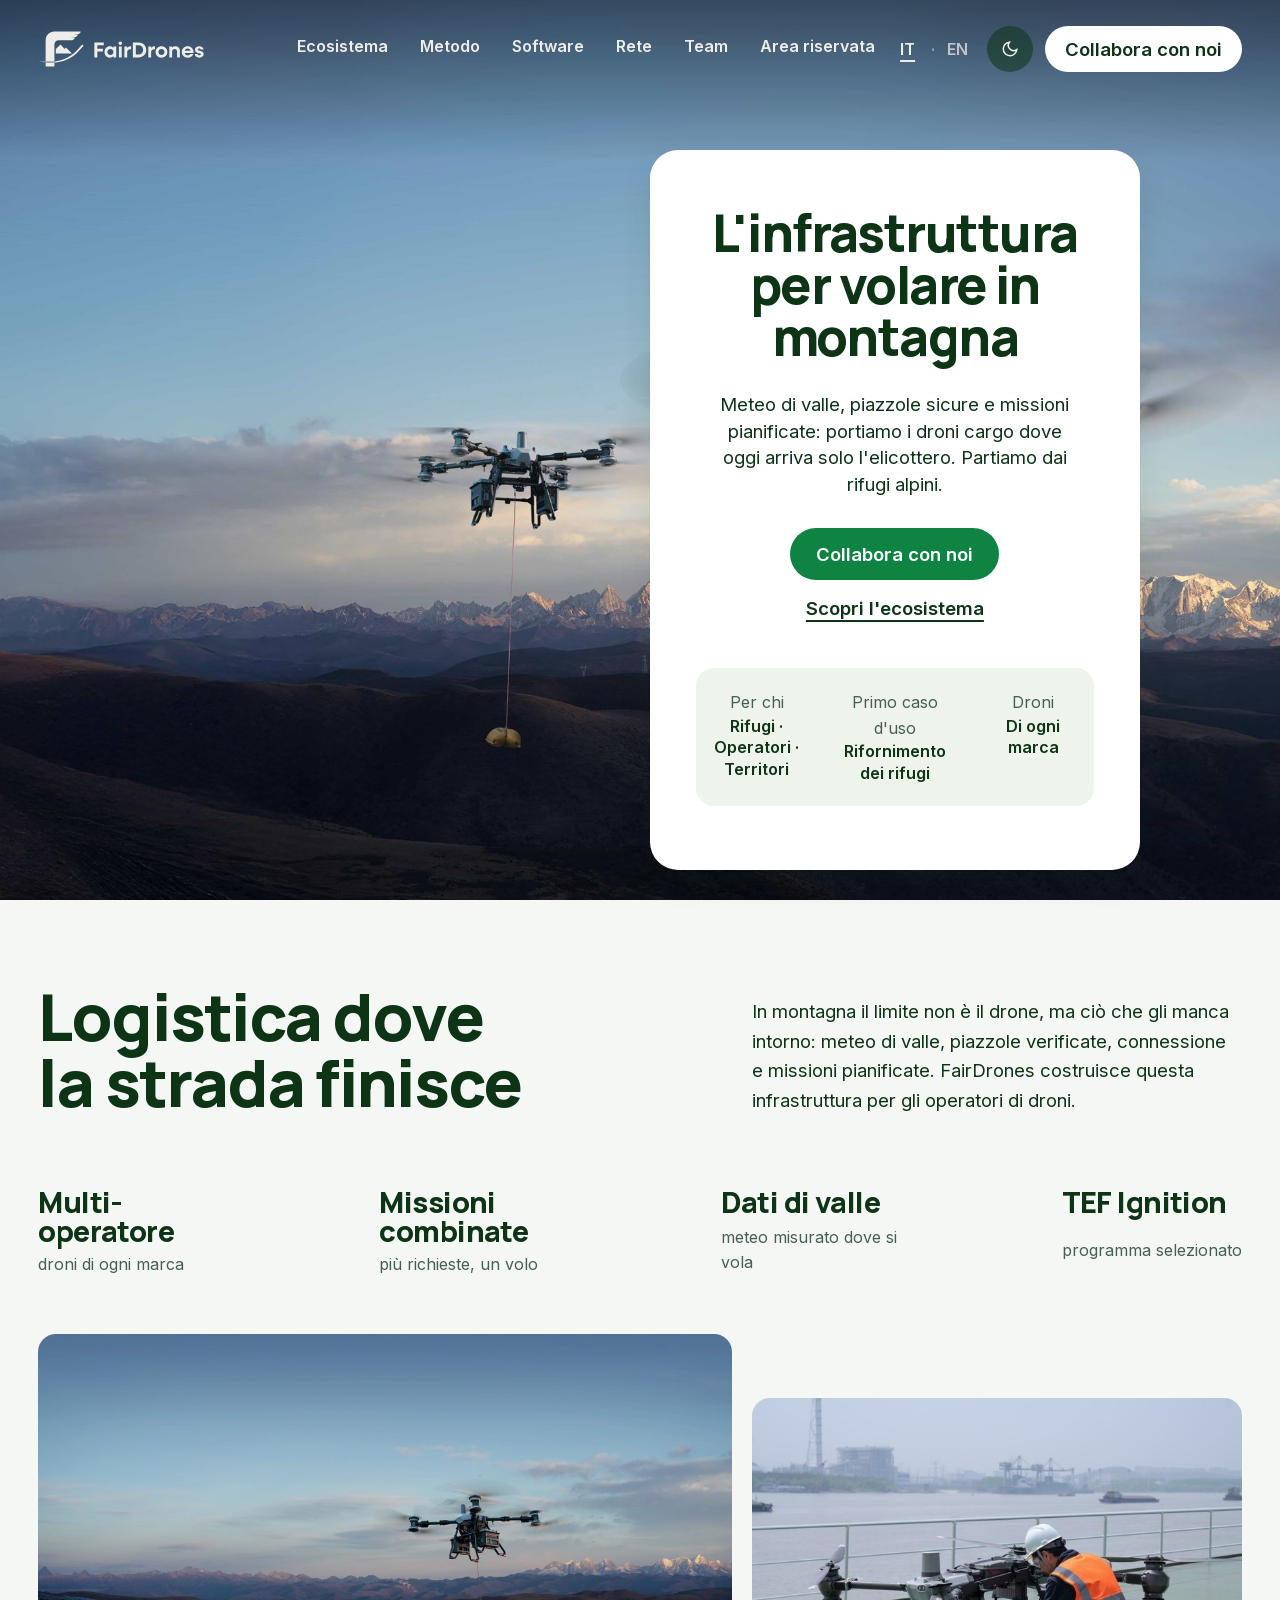
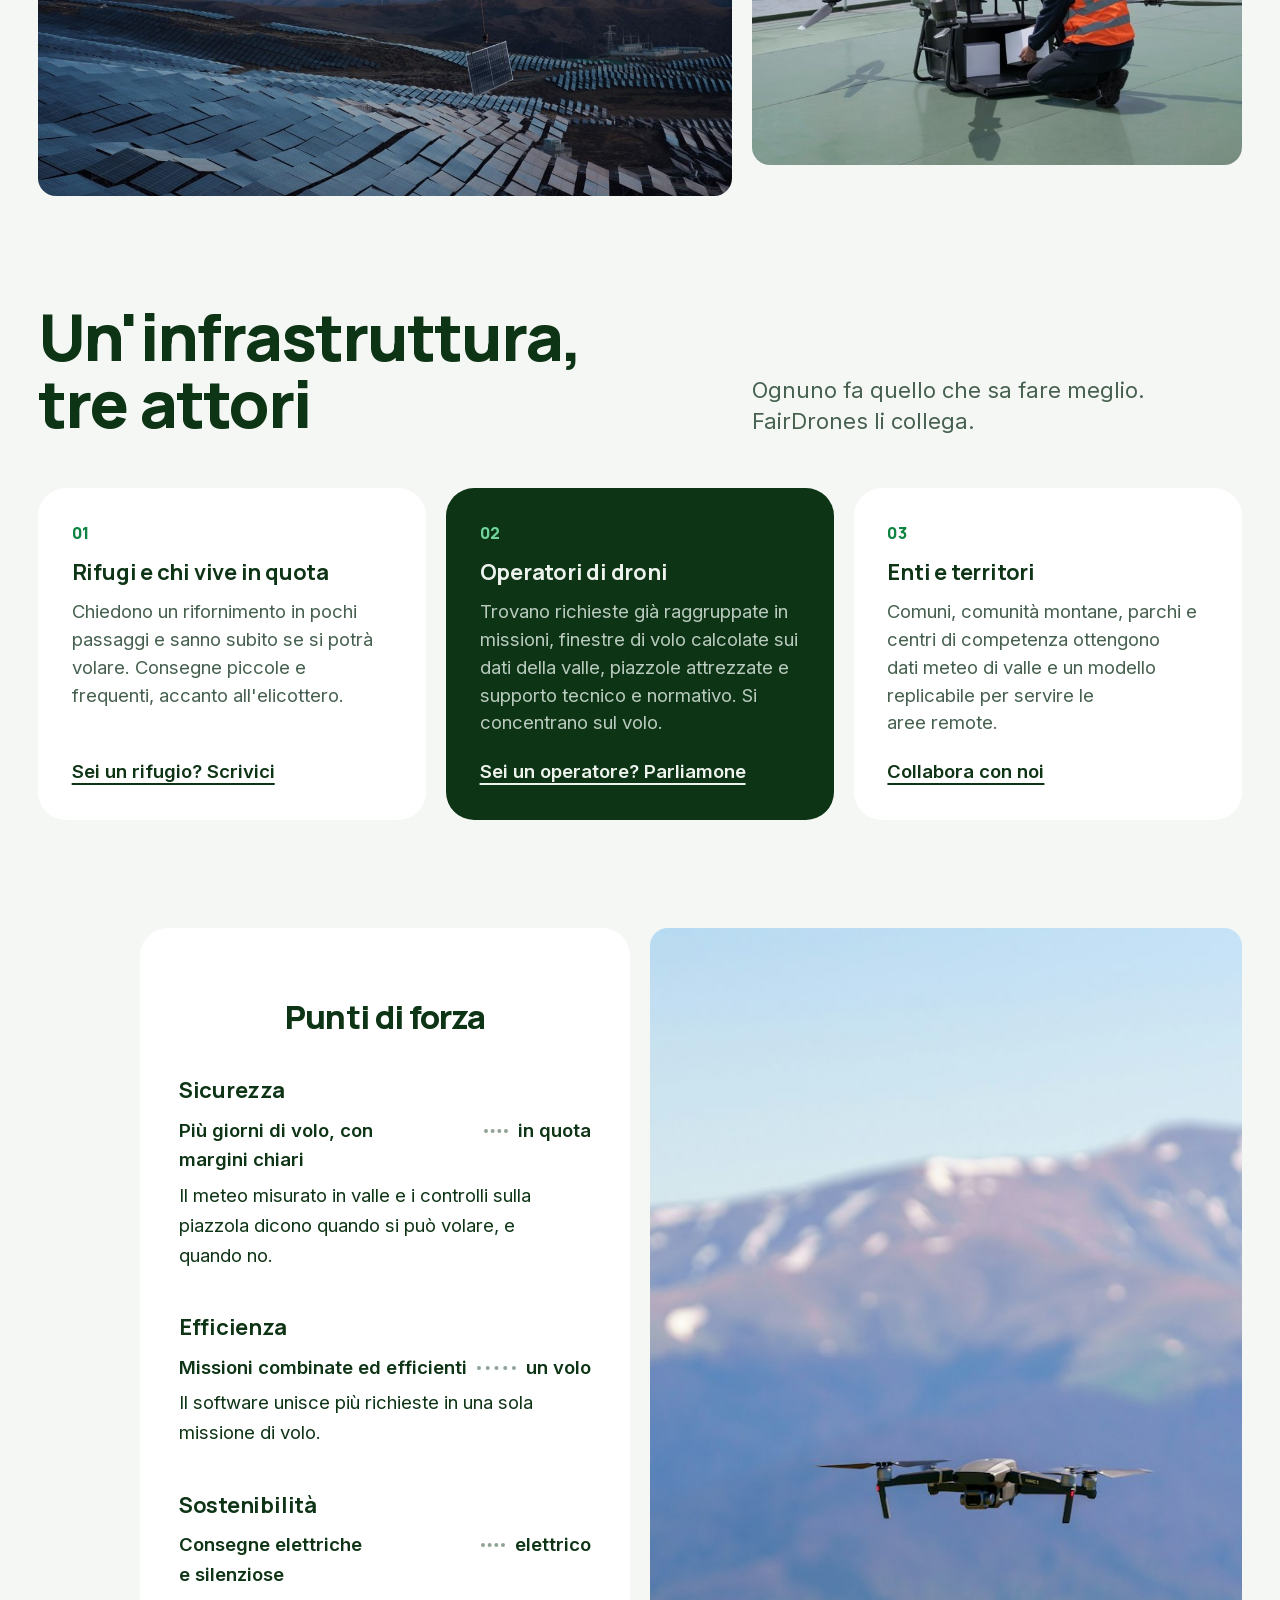
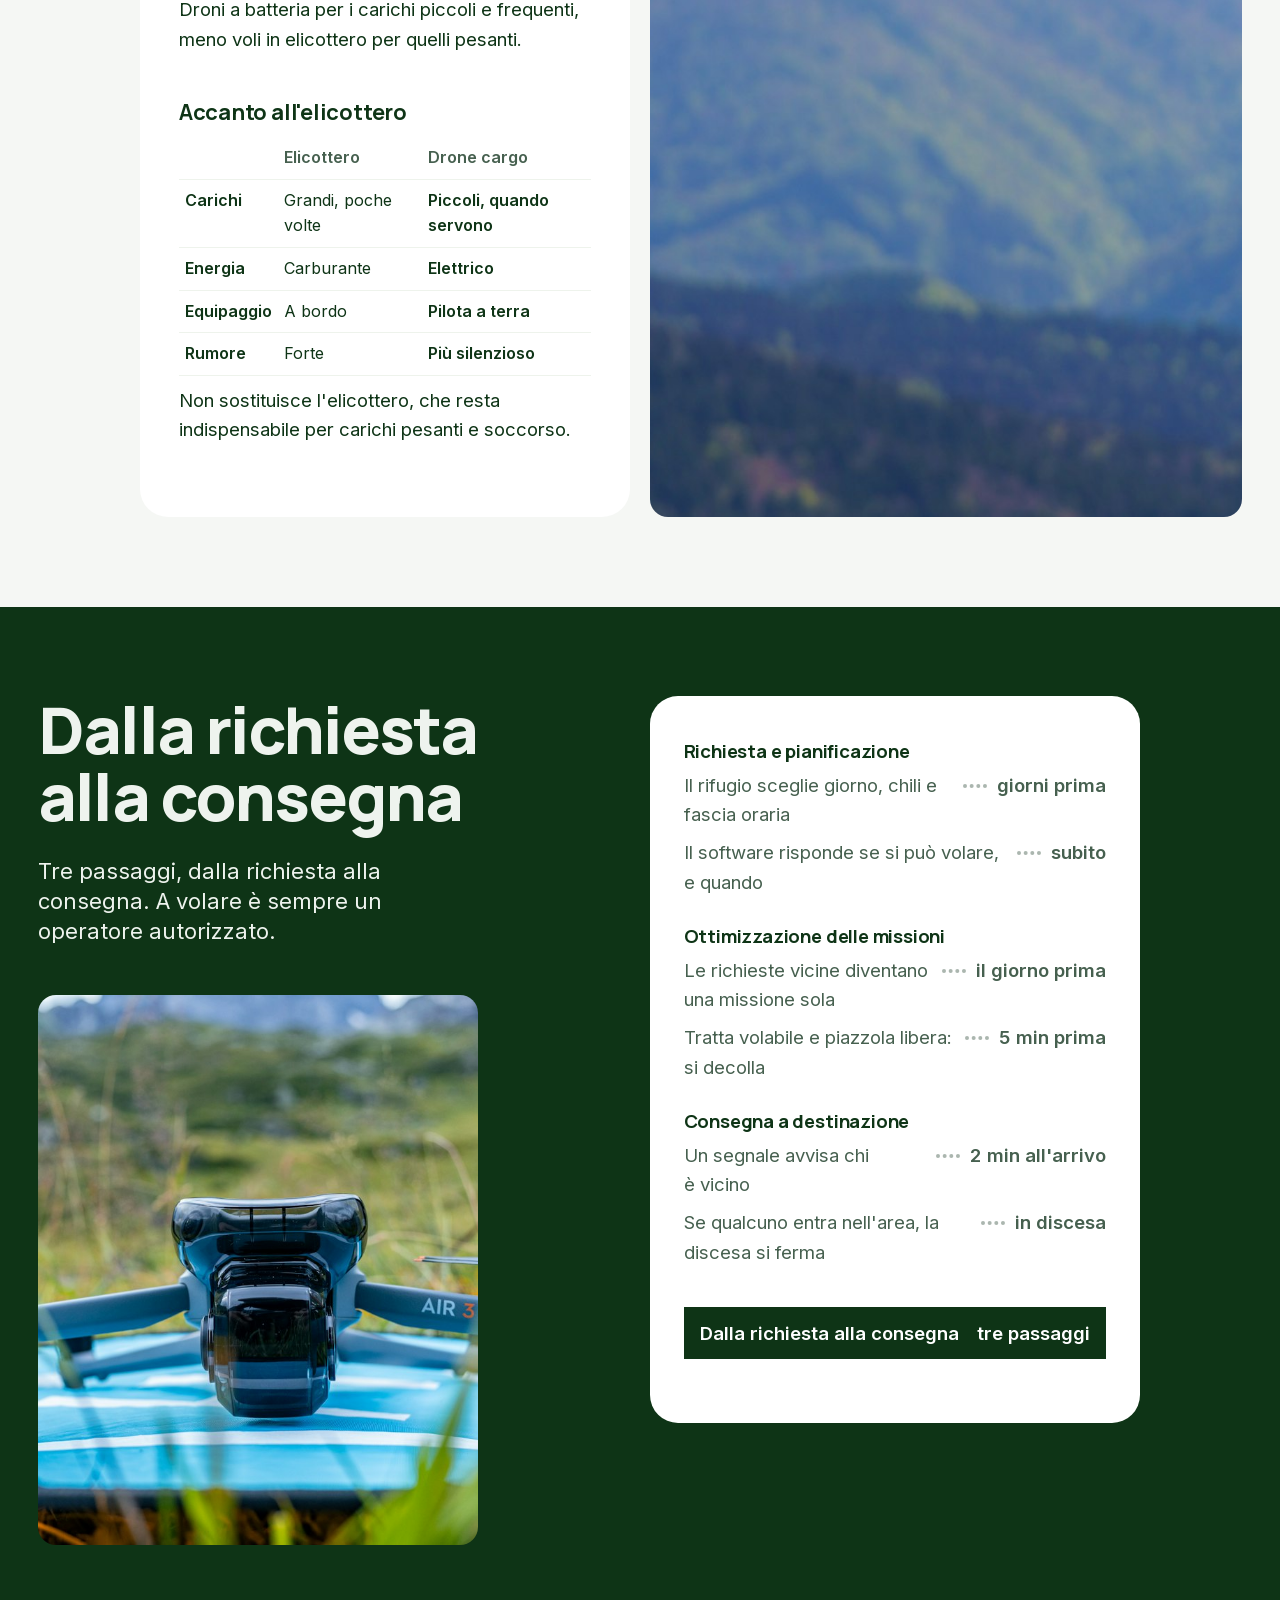
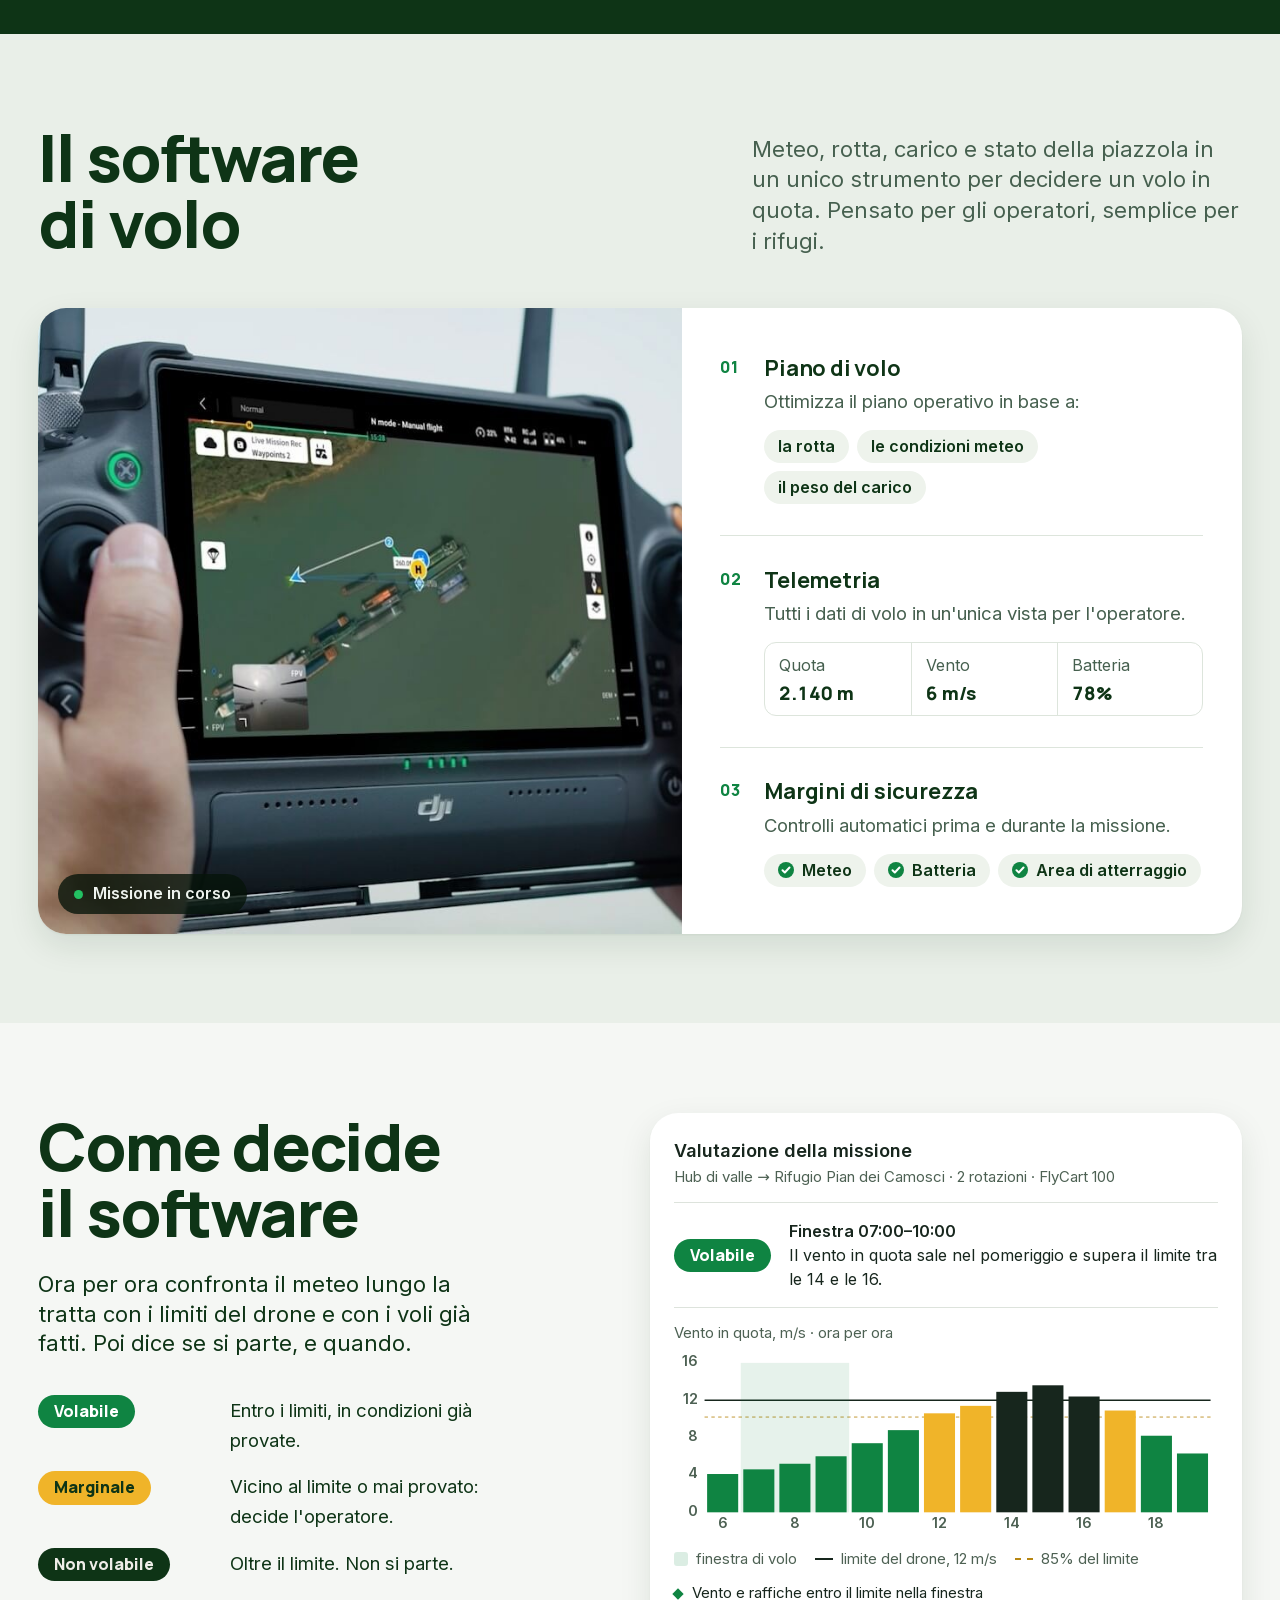
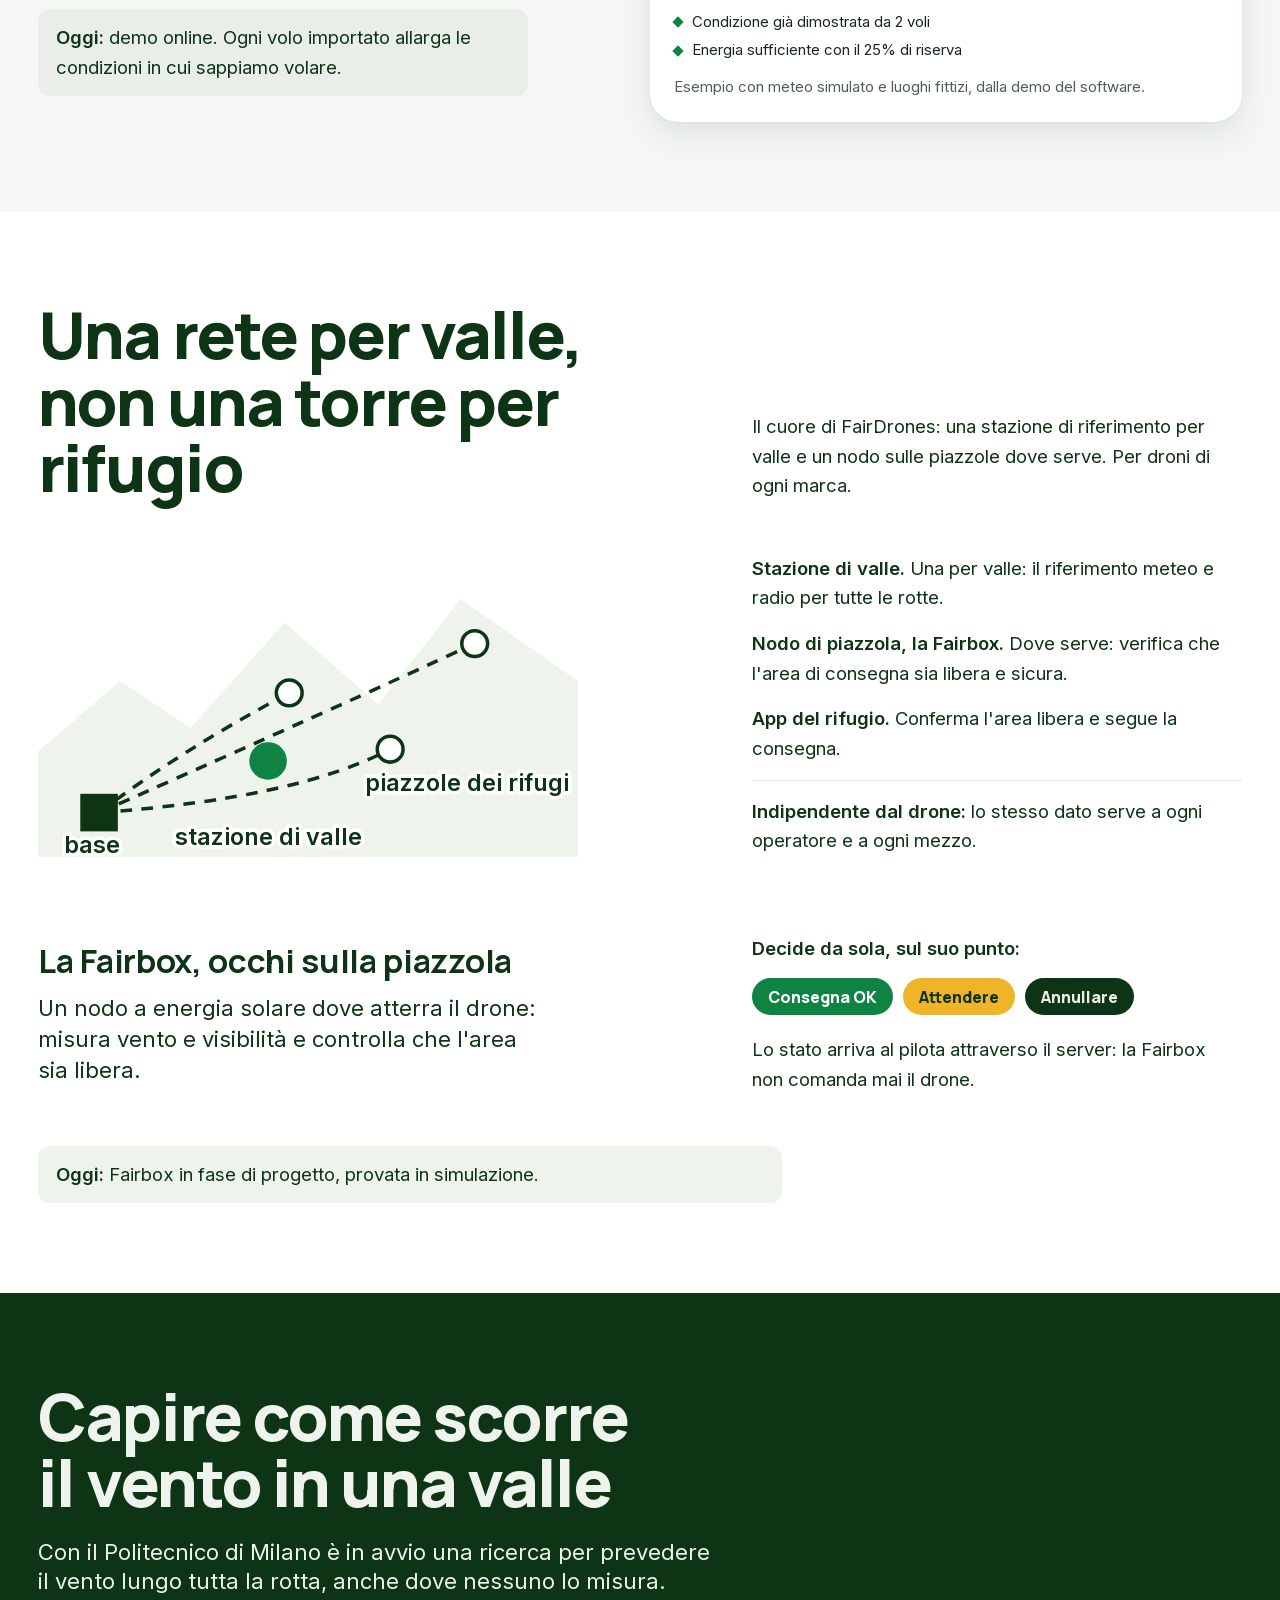
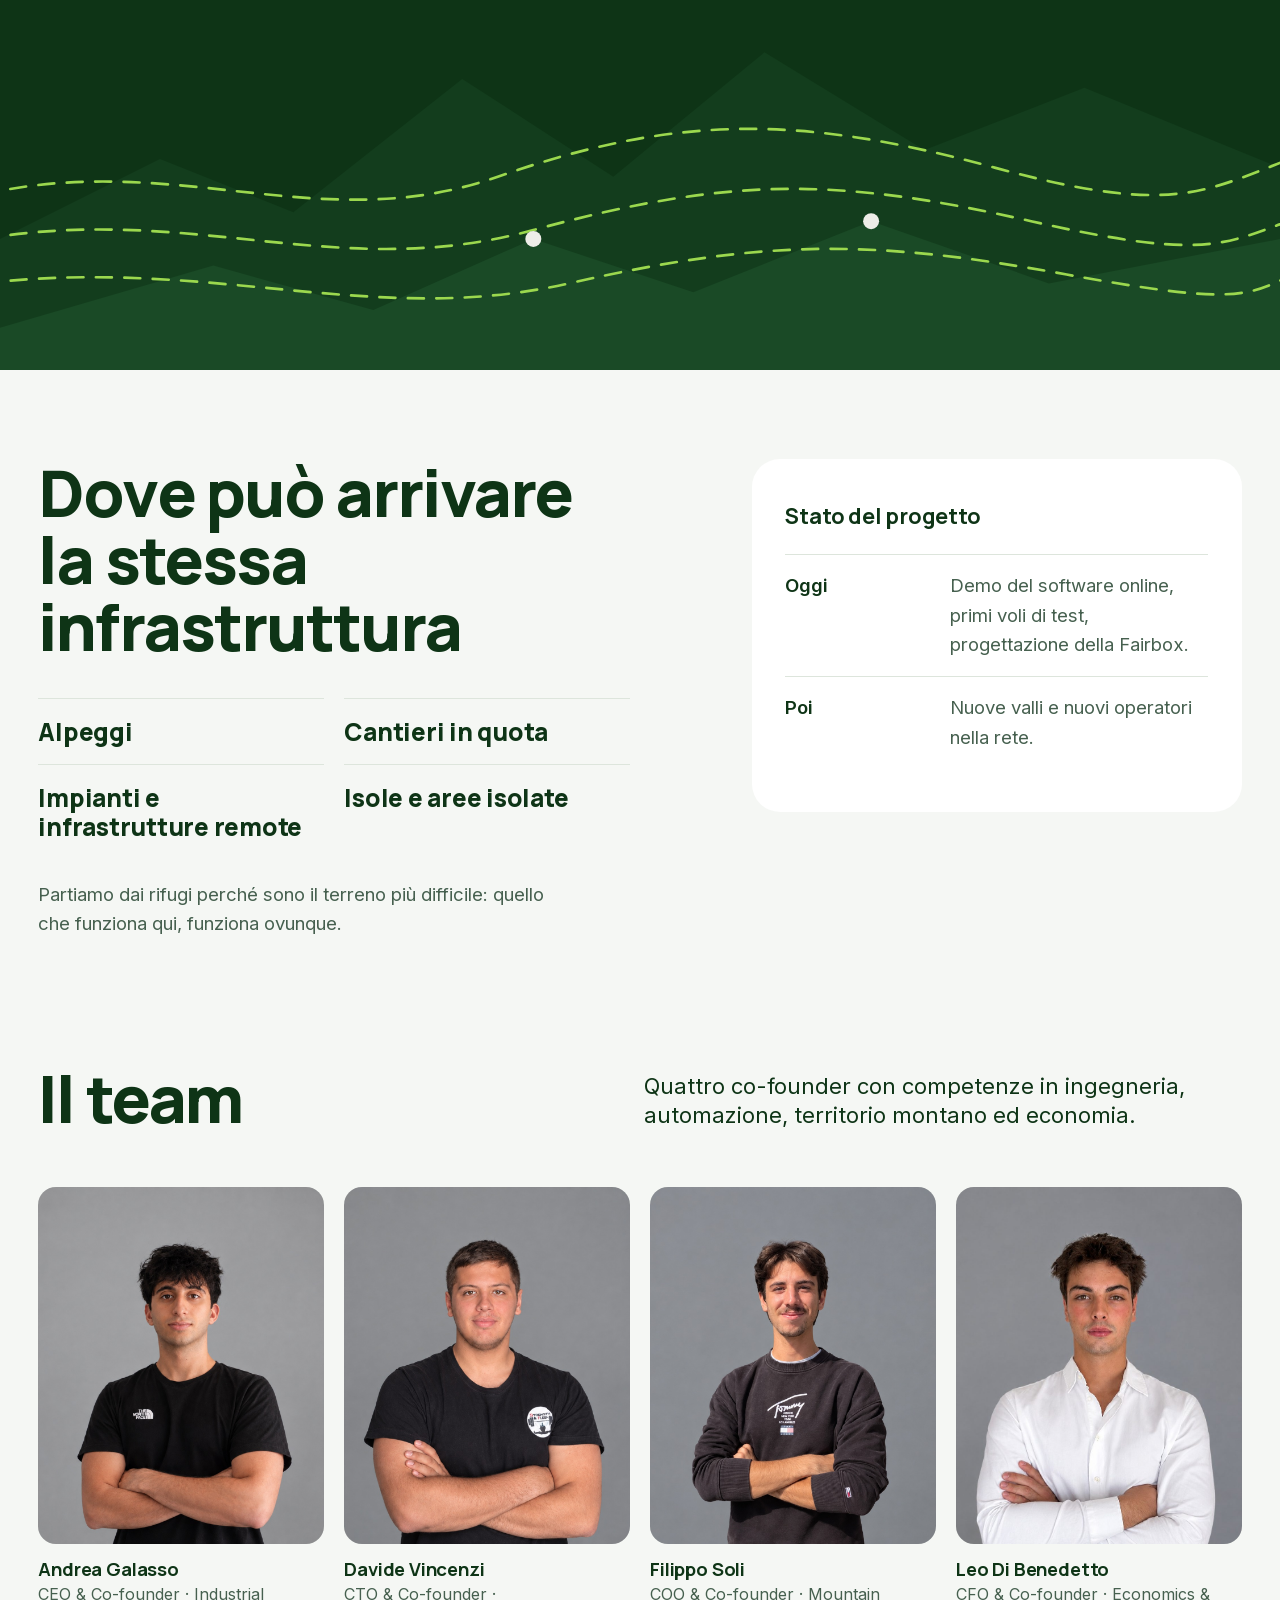
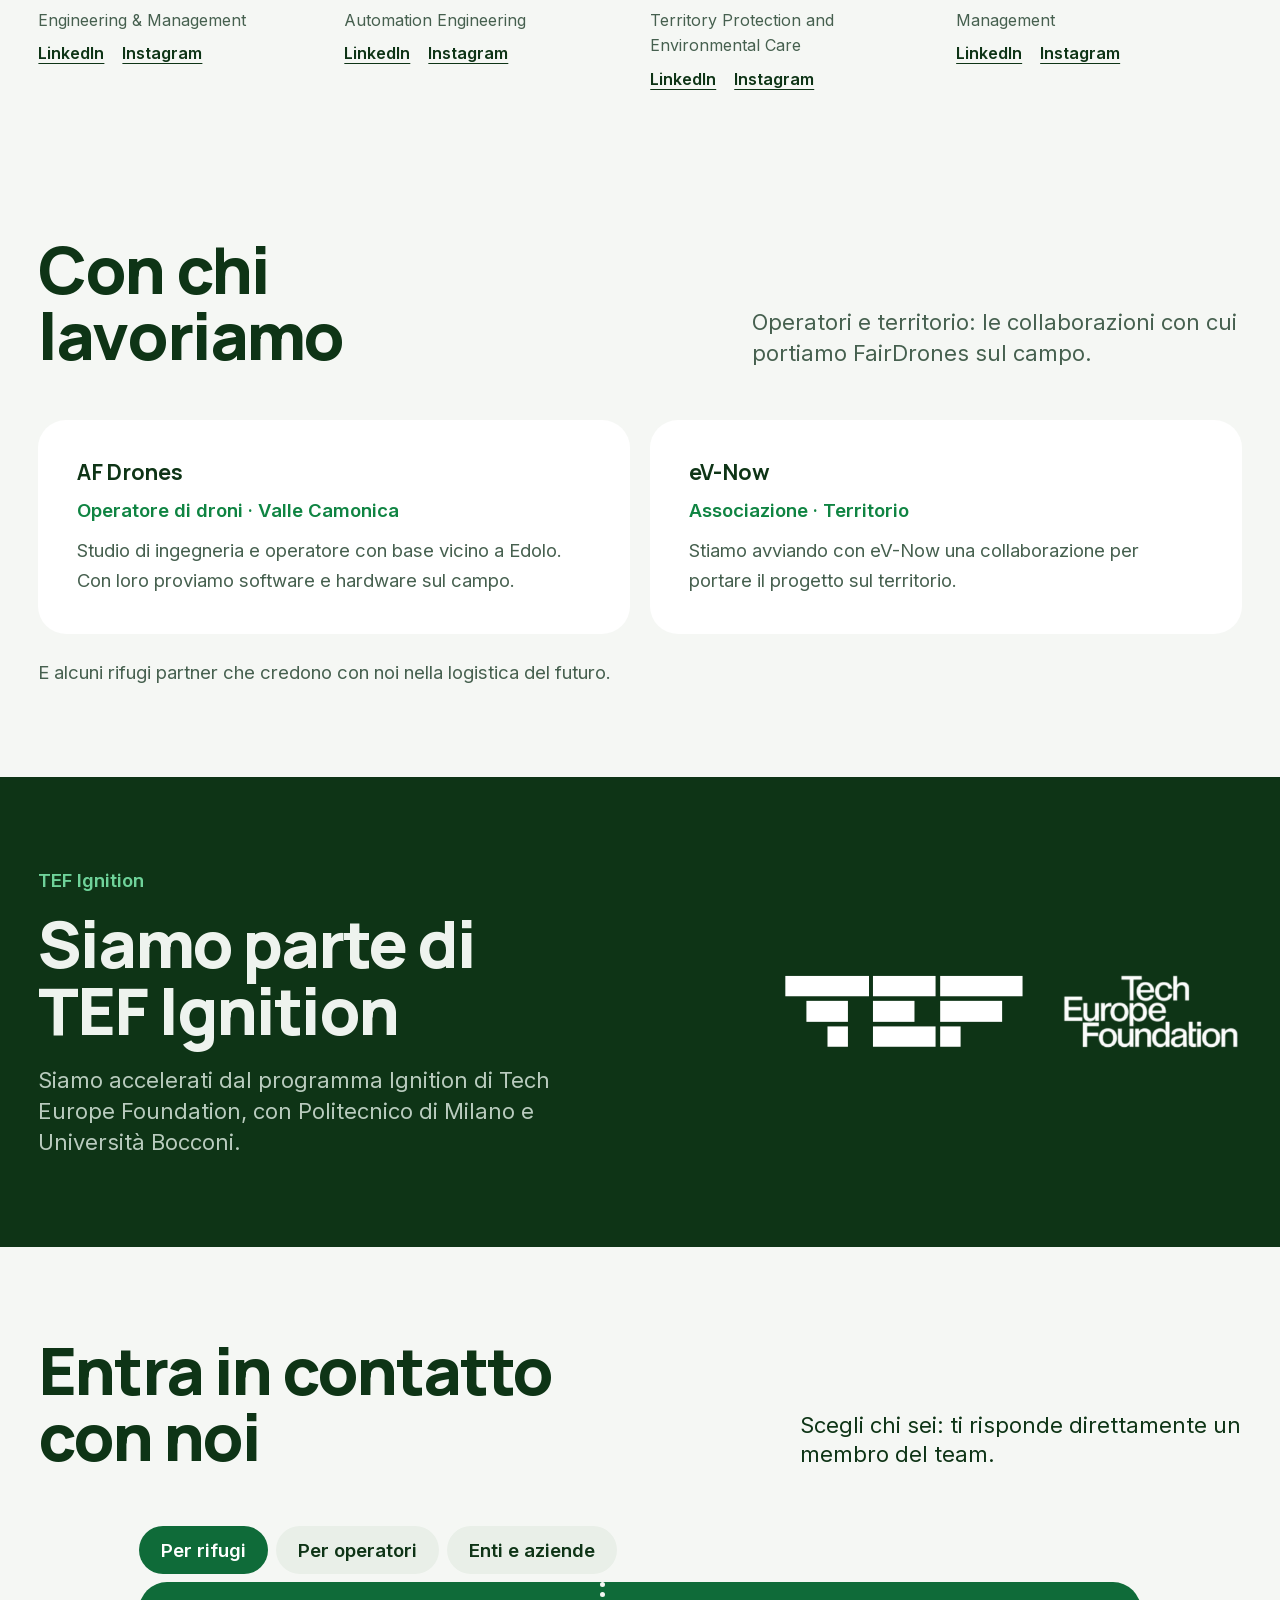
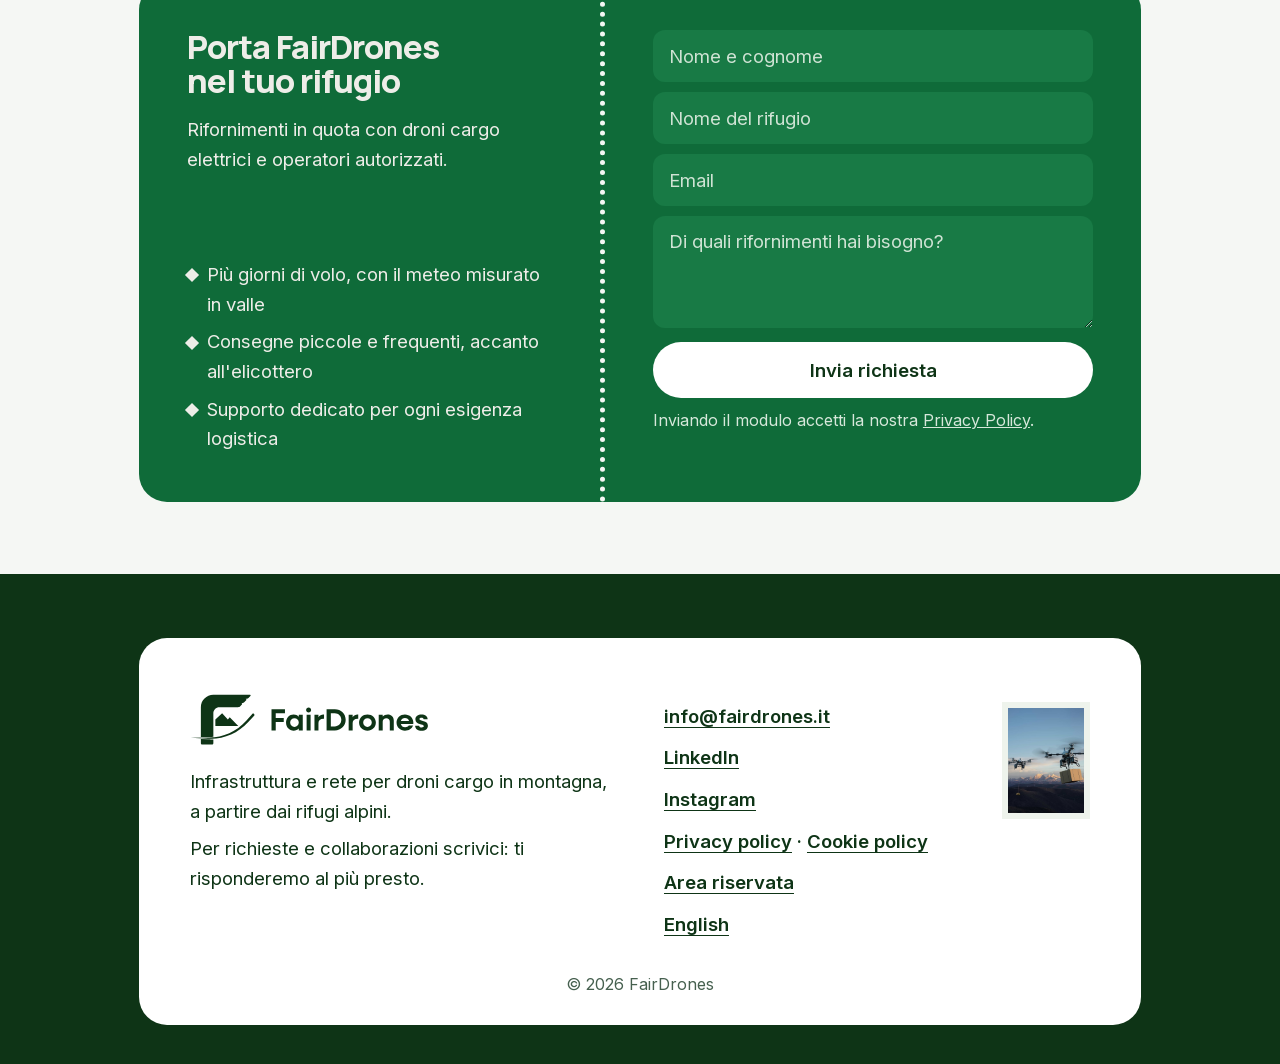
==== fairdrones-redesign/index.html @ f3bb7c13 "Sezioni Con chi lavoriamo (AF Drones, eV-Now) e TEF Ignition; testi piu' leggeri - Nuova sezione col" ====
<!DOCTYPE html>
<html lang="it">
<head>
<meta charset="UTF-8">
<meta name="viewport" content="width=device-width, initial-scale=1">
<title>FairDrones · Droni cargo per rifugi alpini</title>
<meta name="description" content="FairDrones collega rifugi, operatori di droni e territori: meteo di valle, piazzole sicure e pianificazione delle missioni per far volare i droni cargo dove oggi arriva solo l'elicottero.">
<link rel="canonical" href="https://fairdrones.it/">
<link rel="alternate" hreflang="it" href="https://fairdrones.it/">
<link rel="alternate" hreflang="en" href="https://fairdrones.it/en/">
<link rel="alternate" hreflang="x-default" href="https://fairdrones.it/">
<meta property="og:type" content="website">
<meta property="og:site_name" content="FairDrones">
<meta property="og:title" content="FairDrones · Droni cargo per rifugi alpini">
<meta property="og:description" content="Meteo di valle, piazzole sicure e pianificazione delle missioni: l'infrastruttura che permette ai droni cargo di arrivare dove oggi arriva solo l'elicottero.">
<meta property="og:url" content="https://fairdrones.it/">
<meta property="og:image" content="https://fairdrones.it/assets/img/flycart-1200.jpg">
<meta property="og:image:width" content="1200">
<meta property="og:image:height" content="657">
<meta property="og:image:alt" content="Due droni cargo in volo sopra le montagne innevate">
<meta property="og:locale" content="it_IT">
<meta property="og:locale:alternate" content="en_GB">
<meta name="twitter:card" content="summary_large_image">
<meta name="twitter:title" content="FairDrones · Droni cargo per rifugi alpini">
<meta name="twitter:description" content="Meteo di valle, piazzole sicure e pianificazione delle missioni: l'infrastruttura che permette ai droni cargo di arrivare dove oggi arriva solo l'elicottero.">
<meta name="twitter:image" content="https://fairdrones.it/assets/img/flycart-1200.jpg">
<link rel="icon" href="assets/img/favicon.svg" type="image/svg+xml">
<link rel="icon" href="assets/img/favicon-32.png" sizes="32x32" type="image/png">
<link rel="apple-touch-icon" href="assets/img/apple-touch-icon.png">
<link rel="preload" href="assets/fonts/manrope-latin.woff2" as="font" type="font/woff2" crossorigin>
<link rel="preload" href="assets/fonts/inter-latin.woff2" as="font" type="font/woff2" crossorigin>
<link rel="stylesheet" href="assets/style.css">
<script>
  // Applica il tema salvato prima del rendering (evita il flash)
  try { const t = localStorage.getItem('theme'); if (t) document.documentElement.setAttribute('data-theme', t); } catch (e) {}
  document.documentElement.classList.add('js');
</script>
</head>
<body>

<main class="sheet-stack">

  <!-- HERO: la bolla di consegna appoggiata sulla fotografia -->
  <section class="hero" aria-labelledby="hero-title">
    <img class="hero-photo" src="assets/img/flycart-2400.jpg" srcset="assets/img/flycart-1200.jpg 1200w, assets/img/flycart-2400.jpg 2400w" sizes="100vw" width="2400" height="1314" alt="Due droni cargo in volo sopra le montagne innevate, uno con un carico appeso">

    <header class="topbar">
      <a href="#" class="wordmark" aria-label="FairDrones, inizio pagina"><svg class="wm-mark" viewBox="278 118 286 224" aria-hidden="true" focusable="false"><g fill="currentColor"><path d="M 350.3 311.0 L 355.9 311.4 C 364.1 311.9 372.1 312.0 380.2 311.6 L 380.2 310.0 C 374.2 310.6 368.1 310.9 362.0 310.9 Z M 350.3 311.0"/><path d="M 369.9 316.8 C 365.2 316.8 360.4 316.7 355.6 316.4 L 325.6 314.4 L 325.6 333.5 C 325.6 336.6 328.1 339.2 331.3 339.2 L 374.5 339.2 C 377.6 339.2 380.2 336.6 380.2 333.5 L 380.2 316.6 C 376.8 316.7 373.3 316.8 369.9 316.8"/><path d="M 362.0 305.9 C 368.1 305.9 374.2 305.6 380.2 305.0 L 380.2 201.7 C 380.2 187.2 391.9 175.5 406.4 175.5 L 489.3 175.5 C 489.8 175.5 490.3 175.4 490.8 175.4 C 493.1 175.2 495.2 174.2 496.9 172.6 L 505.2 164.2 C 506.3 163.1 506.8 161.5 506.2 160.1 C 505.6 158.6 504.3 157.7 502.7 157.7 L 486.4 157.7 L 486.4 157.0 L 508.4 157.0 C 511.0 157.0 513.5 156.0 515.3 154.1 L 523.8 145.7 C 524.8 144.6 525.3 143.0 524.7 141.6 C 524.2 140.1 522.8 139.2 521.3 139.2 L 504.9 139.2 L 504.9 138.5 L 526.9 138.5 C 529.5 138.5 532.0 137.4 533.9 135.6 L 542.3 127.1 C 543.4 126.1 543.8 124.5 543.3 123.0 C 542.9 122.0 542.1 121.3 541.1 120.9 L 380.2 120.9 C 350.0 120.9 325.6 145.3 325.6 175.5 L 325.6 306.2 Z M 362.0 305.9"/><path d="M 489.3 258.0 L 389.0 258.0 L 389.0 229.7 L 418.6 202.1 L 443.7 229.7 L 451.9 220.1 Z M 489.3 258.0"/><path d="M 558.3 205.1 C 560.7 207.1 560.9 210.7 558.8 213.0 L 532.0 242.0 C 485.9 292.1 421.8 318.2 355.8 313.9 L 281.4 309.0 L 362.0 308.4 C 423.3 308.0 481.6 281.5 524.1 234.6 L 550.5 205.6 C 552.5 203.3 556.0 203.1 558.3 205.1"/></g></svg><svg class="wm-word" viewBox="178 383 486 75" aria-hidden="true" focusable="false"><g fill="currentColor"><path d="M 179.6 390.0 L 221.1 390.0 L 221.1 402.3 L 192.6 402.3 L 192.6 416.9 L 217.3 416.9 L 217.3 429.2 L 192.6 429.2 L 192.6 455.3 L 179.6 455.3 Z M 179.6 390.0"/><path d="M 263.7 431.1 C 263.7 423.6 258.0 417.8 250.3 417.8 C 242.8 417.8 237.1 423.6 237.1 431.1 C 237.1 438.7 242.8 444.5 250.3 444.5 C 258.0 444.5 263.7 438.7 263.7 431.1 M 224.4 431.1 C 224.4 416.8 234.5 405.9 248.0 405.9 C 254.4 405.9 259.8 408.4 263.7 412.7 L 263.7 407.0 L 276.0 407.0 L 276.0 455.3 L 263.7 455.3 L 263.7 449.6 C 259.8 453.8 254.4 456.4 248.0 456.4 C 234.5 456.4 224.4 445.5 224.4 431.1"/><path d="M 287.9 407.0 L 300.2 407.0 L 300.2 455.3 L 287.9 455.3 Z M 286.3 392.5 C 286.3 388.2 289.7 384.9 294.1 384.9 C 298.4 384.9 301.8 388.2 301.8 392.5 C 301.8 396.9 298.4 400.2 294.1 400.2 C 289.7 400.2 286.3 396.9 286.3 392.5"/><path d="M 312.1 407.0 L 324.4 407.0 L 324.4 414.3 C 328.2 409.3 333.4 406.3 339.8 406.3 L 341.6 406.3 L 341.6 418.9 L 339.8 418.9 C 329.9 418.9 324.4 424.1 324.4 432.3 L 324.4 455.3 L 312.1 455.3 Z M 312.1 407.0"/><path d="M 362.6 402.3 L 362.6 443.0 L 374.8 443.0 C 386.3 443.0 394.9 434.3 394.9 422.6 C 394.9 411.0 386.3 402.3 374.8 402.3 Z M 349.5 390.0 L 375.0 390.0 C 394.1 390.0 408.4 404.0 408.4 422.6 C 408.4 441.3 394.1 455.3 375.0 455.3 L 349.5 455.3 Z M 349.5 390.0"/><path d="M 417.6 407.0 L 429.9 407.0 L 429.9 414.3 C 433.7 409.3 438.9 406.3 445.3 406.3 L 447.1 406.3 L 447.1 418.9 L 445.3 418.9 C 435.4 418.9 429.9 424.1 429.9 432.3 L 429.9 455.3 L 417.6 455.3 Z M 417.6 407.0"/><path d="M 488.9 431.1 C 488.9 423.6 483.3 417.8 475.6 417.8 C 468.1 417.8 462.4 423.6 462.4 431.1 C 462.4 438.7 468.1 444.5 475.6 444.5 C 483.3 444.5 488.9 438.7 488.9 431.1 M 449.7 431.1 C 449.7 416.8 460.9 405.9 475.6 405.9 C 490.4 405.9 501.5 416.8 501.5 431.1 C 501.5 445.5 490.4 456.4 475.6 456.4 C 460.9 456.4 449.7 445.5 449.7 431.1"/><path d="M 510.3 407.0 L 522.6 407.0 L 522.6 412.4 C 526.4 408.1 531.7 405.9 538.0 405.9 C 549.3 405.9 556.8 413.3 556.8 424.6 L 556.8 455.3 L 544.5 455.3 L 544.5 428.6 C 544.5 422.1 540.3 417.8 534.0 417.8 C 527.2 417.8 522.6 422.1 522.6 428.8 L 522.6 455.3 L 510.3 455.3 Z M 510.3 407.0"/><path d="M 578.6 426.4 L 604.0 426.4 C 602.5 420.5 597.6 416.6 591.2 416.6 C 585.0 416.6 580.3 420.4 578.6 426.4 M 565.3 431.1 C 565.3 416.8 576.5 405.9 591.2 405.9 C 606.0 405.9 617.2 416.8 617.2 431.3 C 617.2 432.6 617.1 434.2 616.8 435.4 L 578.5 435.4 C 580.1 441.6 585.1 445.7 591.7 445.7 C 596.7 445.7 600.9 443.4 603.1 440.3 L 616.4 440.3 C 612.7 449.9 603.2 456.4 591.4 456.4 C 576.5 456.4 565.3 445.5 565.3 431.1"/><path d="M 622.7 440.8 L 635.1 440.8 C 635.1 444.1 638.4 446.3 642.8 446.3 C 646.9 446.3 649.7 444.4 649.7 441.8 C 649.7 434.0 623.5 438.5 623.5 421.2 C 623.5 411.5 631.6 405.9 642.2 405.9 C 653.5 405.9 661.3 412.1 661.3 420.7 L 649.0 420.7 C 649.0 417.9 646.2 415.9 642.1 415.9 C 638.4 415.9 635.8 417.6 635.8 420.1 C 635.8 427.7 662.1 423.3 662.1 440.6 C 662.1 450.1 654.3 456.4 642.8 456.4 C 630.8 456.4 622.7 449.9 622.7 440.8"/></g></svg></a>
      <nav class="toplinks" aria-label="Sezioni">
        <a href="#ecosistema">Ecosistema</a>
        <a href="#metodo" class="nav-optional">Metodo</a>
        <a href="#come-decide">Software</a>
        <a href="#fairbox">Rete</a>
        <a href="#team">Team</a>
        <a href="/area-riservata">Area riservata</a>
      </nav>
      <div class="topactions">
        <nav class="lang" aria-label="Lingua">
          <a href="./" lang="it" aria-current="page" aria-label="Italiano">IT</a><span aria-hidden="true">·</span><a href="en/" lang="en" hreflang="en" aria-label="English">EN</a>
        </nav>
        <button id="theme-toggle" type="button" aria-label="Cambia tema">
          <svg class="sun-icon" viewBox="0 0 24 24" fill="none" stroke="currentColor" stroke-width="2" aria-hidden="true"><circle cx="12" cy="12" r="5"/><path d="M12 1v2M12 21v2M4.22 4.22l1.42 1.42M18.36 18.36l1.42 1.42M1 12h2M21 12h2M4.22 19.78l1.42-1.42M18.36 5.64l1.42-1.42"/></svg>
          <svg class="moon-icon" viewBox="0 0 24 24" fill="none" stroke="currentColor" stroke-width="2" aria-hidden="true"><path d="M21 12.79A9 9 0 1 1 11.21 3 7 7 0 0 0 21 12.79z"/></svg>
        </button>
        <a href="#contatti" class="btn btn-ink nav-cta" aria-label="Collabora con noi"><span class="cta-long" aria-hidden="true">Collabora con noi</span><span class="cta-short" aria-hidden="true">Contatti</span></a>
      </div>
    </header>

    <article class="card waybill">
      <h1 id="hero-title" class="display" data-rise>L'infrastruttura<br> per volare in montagna</h1>
      <p class="card-lead" data-rise>Meteo di valle, piazzole sicure e missioni pianificate: portiamo i droni cargo dove oggi arriva solo l'elicottero. Partiamo dai rifugi alpini.</p>
      <p class="card-actions" data-rise>
        <a href="#contatti" class="btn btn-accent">Collabora con noi</a>
        <a href="#ecosistema" class="textlink">Scopri l'ecosistema</a>
      </p>

      <dl class="waybill-fields" data-rise>
        <div><dt>Per chi</dt><dd>Rifugi · Operatori · Territori</dd></div>
        <div><dt>Primo caso d'uso</dt><dd>Rifornimento dei rifugi</dd></div>
        <div><dt>Droni</dt><dd>Di ogni marca</dd></div>
      </dl>

    </article>
  </section>

  <!-- IL PROGETTO: titolo, nota, riga di fatti -->
  <section class="intro" id="progetto" aria-labelledby="progetto-title">
    <div class="grid intro-top">
      <h2 id="progetto-title" class="display head" data-rise>Logistica dove<br> la strada finisce</h2>
      <div class="intro-note" data-rise>
        <p>In montagna il limite non è il drone, ma ciò che gli manca intorno: meteo di valle, piazzole verificate, connessione e missioni pianificate. FairDrones costruisce questa infrastruttura per gli operatori di droni.</p>
      </div>
    </div>
    <ul class="facts" data-rise>
      <li><strong>Multi-operatore</strong><span>droni di ogni marca</span></li>
      <li><strong>Missioni combinate</strong><span>più richieste, un volo</span></li>
      <li><strong>Dati di valle</strong><span>meteo misurato dove si vola</span></li>
      <li><strong>TEF Ignition</strong><span>programma selezionato</span></li>
      <!-- DA CONFERMARE: dato sostenibilità, serve fonte e metodo prima di ripubblicarlo -->
    </ul>
    <div class="grid intro-photos">
      <figure class="ph ph-a" data-rise><img src="assets/img/IMG-20261015-WA0004.jpg" width="1200" height="838" alt="Drone in volo al tramonto sopra un altopiano di montagna" loading="lazy"></figure>
      <figure class="ph ph-b" data-rise><img src="assets/img/IMG-20261015-WA0005.jpg" width="800" height="533" alt="Operatore che prepara un drone cargo prima del decollo" loading="lazy"></figure>
    </div>
  </section>

  <!-- ECOSISTEMA: chi partecipa e cosa ottiene -->
  <section class="eco" id="ecosistema" aria-labelledby="eco-title">
    <div class="grid eco-top">
      <h2 id="eco-title" class="display head" data-rise>Un'infrastruttura,<br> tre attori</h2>
      <p class="eco-lead" data-rise>Ognuno fa quello che sa fare meglio. FairDrones li collega.</p>
    </div>
    <ul class="eco-grid">
      <li class="eco-card" data-rise>
        <span class="eco-num" aria-hidden="true">01</span>
        <h3>Rifugi e chi vive in quota</h3>
        <p>Chiedono un rifornimento in pochi passaggi e sanno subito se si potrà volare. Consegne piccole e frequenti, accanto all'elicottero.</p>
        <a href="#contatti-rifugi" class="textlink">Sei un rifugio? Scrivici</a>
      </li>
      <li class="eco-card eco-card-key" data-rise>
        <span class="eco-num" aria-hidden="true">02</span>
        <h3>Operatori di droni</h3>
        <p>Trovano richieste già raggruppate in missioni, finestre di volo calcolate sui dati della valle, piazzole attrezzate e supporto tecnico e normativo. Si concentrano sul volo.</p>
        <a href="#contatti-operatori" class="textlink">Sei un operatore? Parliamone</a>
      </li>
      <li class="eco-card" data-rise>
        <span class="eco-num" aria-hidden="true">03</span>
        <h3>Enti e territori</h3>
        <p>Comuni, comunità montane, parchi e centri di competenza ottengono dati meteo di valle e un modello replicabile per servire le aree remote.</p>
        <a href="#contatti-enti" class="textlink">Collabora con noi</a>
      </li>
    </ul>
  </section>

  <!-- PUNTI DI FORZA: il listino -->
  <section class="strengths" aria-labelledby="forza-title">
    <div class="grid">
      <div class="menu-sheet" data-rise>
        <h2 id="forza-title" class="display menu-title">Punti di forza</h2>
        <div class="menu-group">
          <h3>Sicurezza</h3>
          <p class="menu-row"><span class="menu-name">Più giorni di volo, con margini chiari</span><span class="menu-dots" aria-hidden="true"></span><span class="menu-val">in quota</span></p>
          <p class="menu-desc">Il meteo misurato in valle e i controlli sulla piazzola dicono quando si può volare, e quando no.</p>
        </div>
        <div class="menu-group">
          <h3>Efficienza</h3>
          <p class="menu-row"><span class="menu-name">Missioni combinate ed efficienti</span><span class="menu-dots" aria-hidden="true"></span><span class="menu-val">un volo</span></p>
          <p class="menu-desc">Il software unisce più richieste in una sola missione di volo.</p>
        </div>
        <div class="menu-group">
          <h3>Sostenibilità</h3>
          <p class="menu-row"><span class="menu-name">Consegne elettriche e silenziose</span><span class="menu-dots" aria-hidden="true"></span><span class="menu-val">elettrico</span></p>
          <p class="menu-desc">Droni a batteria per i carichi piccoli e frequenti, meno voli in elicottero per quelli pesanti.</p>
        </div>
        <div class="menu-group">
          <h3>Accanto all'elicottero</h3>
          <table class="versus">
            <thead><tr><th scope="col"></th><th scope="col">Elicottero</th><th scope="col">Drone cargo</th></tr></thead>
            <tbody>
              <tr><th scope="row">Carichi</th><td>Grandi, poche volte</td><td>Piccoli, quando servono</td></tr>
              <tr><th scope="row">Energia</th><td>Carburante</td><td>Elettrico</td></tr>
              <tr><th scope="row">Equipaggio</th><td>A bordo</td><td>Pilota a terra</td></tr>
              <tr><th scope="row">Rumore</th><td>Forte</td><td>Più silenzioso</td></tr>
            </tbody>
          </table>
          <p class="menu-desc">Non sostituisce l'elicottero, che resta indispensabile per carichi pesanti e soccorso.</p>
        </div>
      </div>
      <figure class="ph strengths-photo" data-rise><img src="assets/img/hero.jpg" width="2000" height="1333" alt="Drone in volo davanti a una catena di montagne" loading="lazy"></figure>
    </div>
  </section>

  <!-- IL METODO: l'itinerario di una consegna sul foglietto -->
  <section class="method" id="metodo" aria-labelledby="metodo-title">
    <div class="grid">
      <div class="method-text">
        <h2 id="metodo-title" class="display head" data-rise>Dalla richiesta<br> alla consegna</h2>
        <p class="method-lead" data-rise>Tre passaggi, dalla richiesta alla consegna. A volare è sempre un operatore autorizzato.</p>
        <figure class="ph method-photo" data-rise><img src="assets/img/tab-efficienza.jpg" width="1400" height="788" alt="Drone pronto al decollo su una piazzola in un prato di montagna" loading="lazy"></figure>
      </div>
      <ol class="slip" data-rise>
        <li>
          <h3>Richiesta e pianificazione</h3>
          <p class="slip-row"><span>Il rifugio sceglie giorno, chili e fascia oraria</span><span class="menu-dots" aria-hidden="true"></span><span class="slip-val">giorni prima</span></p>
          <p class="slip-row"><span>Il software risponde se si può volare, e quando</span><span class="menu-dots" aria-hidden="true"></span><span class="slip-val">subito</span></p>
        </li>
        <li>
          <h3>Ottimizzazione delle missioni</h3>
          <p class="slip-row"><span>Le richieste vicine diventano una missione sola</span><span class="menu-dots" aria-hidden="true"></span><span class="slip-val">il giorno prima</span></p>
          <p class="slip-row"><span>Tratta volabile e piazzola libera: si decolla</span><span class="menu-dots" aria-hidden="true"></span><span class="slip-val">5 min prima</span></p>
        </li>
        <li>
          <h3>Consegna a destinazione</h3>
          <p class="slip-row"><span>Un segnale avvisa chi è vicino</span><span class="menu-dots" aria-hidden="true"></span><span class="slip-val">2 min all'arrivo</span></p>
          <p class="slip-row"><span>Se qualcuno entra nell'area, la discesa si ferma</span><span class="menu-dots" aria-hidden="true"></span><span class="slip-val">in discesa</span></p>
        </li>
        <li class="slip-total"><span>Dalla richiesta alla consegna</span><span>tre passaggi</span></li>
      </ol>
    </div>
  </section>

  <!-- IL SOFTWARE DI VOLO: i cedolini lungo il bordo -->
  <section class="software" id="software" aria-labelledby="software-title">
    <div class="grid sw-top">
      <h2 id="software-title" class="display head" data-rise>Il software<br> di volo</h2>
      <p class="sw-lead" data-rise>Meteo, rotta, carico e stato della piazzola in un unico strumento per decidere un volo in quota. Pensato per gli operatori, semplice per i rifugi.</p>
    </div>
    <div class="sw-console" data-rise>
      <figure class="sw-shot">
        <img src="assets/img/IMG-20261015-WA0006.jpg" width="1280" height="720" alt="Mani che tengono un radiocomando per droni con la rotta di volo sullo schermo" loading="lazy">
        <span class="sw-live" aria-hidden="true">Missione in corso</span>
      </figure>
      <ol class="sw-list">
        <li class="sw-item">
          <span class="sw-num" aria-hidden="true">01</span>
          <div class="sw-body">
            <h3>Piano di volo</h3>
            <p>Ottimizza il piano operativo in base a:</p>
            <ul class="sw-tags"><li>la rotta</li><li>le condizioni meteo</li><li>il peso del carico</li></ul>
          </div>
        </li>
        <li class="sw-item">
          <span class="sw-num" aria-hidden="true">02</span>
          <div class="sw-body">
            <h3>Telemetria</h3>
            <p>Tutti i dati di volo in un'unica vista per l'operatore.</p>
            <dl class="sw-read" aria-hidden="true">
              <div><dt>Quota</dt><dd>2.140 m</dd></div>
              <div><dt>Vento</dt><dd>6 m/s</dd></div>
              <div><dt>Batteria</dt><dd>78%</dd></div>
            </dl>
          </div>
        </li>
        <li class="sw-item">
          <span class="sw-num" aria-hidden="true">03</span>
          <div class="sw-body">
            <h3>Margini di sicurezza</h3>
            <p>Controlli automatici prima e durante la missione.</p>
            <ul class="sw-checks" aria-hidden="true"><li>Meteo</li><li>Batteria</li><li>Area di atterraggio</li></ul>
          </div>
        </li>
      </ol>
    </div>
  </section>

  <!-- COME DECIDE IL SOFTWARE: un frammento vero dell'interfaccia -->
  <section class="decide" id="come-decide" aria-labelledby="decide-title">
    <div class="grid">
      <div class="decide-text">
        <h2 id="decide-title" class="display head" data-rise>Come decide<br> il software</h2>
        <p class="decide-lead" data-rise>Ora per ora confronta il meteo lungo la tratta con i limiti del drone e con i voli già fatti. Poi dice se si parte, e quando.</p>
        <dl class="verdicts" data-rise>
          <div><dt><span class="esito s-ok">Volabile</span></dt><dd>Entro i limiti, in condizioni già provate.</dd></div>
          <div><dt><span class="esito s-mar">Marginale</span></dt><dd>Vicino al limite o mai provato: decide l'operatore.</dd></div>
          <div><dt><span class="esito s-no">Non volabile</span></dt><dd>Oltre il limite. Non si parte.</dd></div>
        </dl>
        <p class="status" data-rise><strong>Oggi:</strong> demo online. Ogni volo importato allarga le condizioni in cui sappiamo volare.</p>
        <!-- DA CONFERMARE: possiamo dire "in prova con un operatore partner"? Se sì, togli hidden qui sotto e cancella la riga sopra -->
        <p class="status" hidden><strong>Oggi:</strong> demo online, in prova con un operatore partner. Ogni volo importato allarga le condizioni in cui sappiamo volare.</p>
      </div>
      <figure class="ui-frag" data-ui data-rise>
        <div class="ui-head">
          <p class="ui-title">Valutazione della missione</p>
          <p class="ui-sub">Hub di valle → Rifugio Pian dei Camosci · 2 rotazioni · FlyCart 100</p>
        </div>
        <div class="ui-verdict">
          <span class="esito s-ok">Volabile</span>
          <p><strong>Finestra 07:00–10:00</strong><br>Il vento in quota sale nel pomeriggio e supera il limite tra le 14 e le 16.</p>
        </div>
        <div class="ui-chart">
          <p class="ui-axis">Vento in quota, m/s · ora per ora</p>
          <svg class="chart-wide" viewBox="0 0 640 220" role="img" aria-label="Vento in quota ora per ora: sotto il limite fino alle 11, oltre il limite di 12 metri al secondo tra le 14 e le 16"><text x="28" y="194.0" text-anchor="end">0</text><text x="28" y="150.0" text-anchor="end">4</text><text x="28" y="106.0" text-anchor="end">8</text><text x="28" y="62.0" text-anchor="end">12</text><text x="28" y="18.0" text-anchor="end">16</text><line class="lim" x1="36" x2="632" y1="58.0" y2="58.0"/><line class="mar" x1="36" x2="632" y1="77.8" y2="77.8"/><rect class="win" x="78.6" y="14" width="127.7" height="176"/><rect class="b-ok" x="39.0" y="144.9" width="36.6" height="45.1"/><text x="57.3" y="208" text-anchor="middle">6</text><rect class="b-ok" x="81.6" y="139.4" width="36.6" height="50.6"/><rect class="b-ok" x="124.1" y="132.8" width="36.6" height="57.2"/><text x="142.4" y="208" text-anchor="middle">8</text><rect class="b-ok" x="166.7" y="124.0" width="36.6" height="66.0"/><rect class="b-ok" x="209.3" y="108.6" width="36.6" height="81.4"/><text x="227.6" y="208" text-anchor="middle">10</text><rect class="b-ok" x="251.9" y="93.2" width="36.6" height="96.8"/><rect class="b-mar" x="294.4" y="73.4" width="36.6" height="116.6"/><text x="312.7" y="208" text-anchor="middle">12</text><rect class="b-mar" x="337.0" y="64.6" width="36.6" height="125.4"/><rect class="b-no" x="379.6" y="48.1" width="36.6" height="141.9"/><text x="397.9" y="208" text-anchor="middle">14</text><rect class="b-no" x="422.1" y="40.4" width="36.6" height="149.6"/><rect class="b-no" x="464.7" y="53.6" width="36.6" height="136.4"/><text x="483.0" y="208" text-anchor="middle">16</text><rect class="b-mar" x="507.3" y="70.1" width="36.6" height="119.9"/><rect class="b-ok" x="549.9" y="99.8" width="36.6" height="90.2"/><text x="568.1" y="208" text-anchor="middle">18</text><rect class="b-ok" x="592.4" y="120.7" width="36.6" height="69.3"/></svg>
          <svg class="chart-phone" viewBox="0 0 360 280" role="img" aria-label="Vento in quota ora per ora: sotto il limite fino alle 11, oltre il limite di 12 metri al secondo tra le 14 e le 16"><text x="28" y="252.0" text-anchor="end">0</text><text x="28" y="198.0" text-anchor="end">4</text><text x="28" y="144.0" text-anchor="end">8</text><text x="28" y="90.0" text-anchor="end">12</text><text x="28" y="36.0" text-anchor="end">16</text><rect class="win" x="56.9" y="30" width="68.6" height="216"/><line class="lim" x1="34" x2="354" y1="84.0" y2="84.0"/><line class="mar" x1="34" x2="354" y1="108.3" y2="108.3"/><rect class="b-ok" x="36.0" y="190.7" width="18.9" height="55.3"/><text x="45.4" y="270" text-anchor="middle">6</text><rect class="b-ok" x="58.9" y="183.9" width="18.9" height="62.1"/><rect class="b-ok" x="81.7" y="175.8" width="18.9" height="70.2"/><rect class="b-ok" x="104.6" y="165.0" width="18.9" height="81.0"/><text x="114.0" y="270" text-anchor="middle">9</text><rect class="b-ok" x="127.4" y="146.1" width="18.9" height="99.9"/><rect class="b-ok" x="150.3" y="127.2" width="18.9" height="118.8"/><rect class="b-mar" x="173.1" y="102.9" width="18.9" height="143.1"/><text x="182.6" y="270" text-anchor="middle">12</text><rect class="b-mar" x="196.0" y="92.1" width="18.9" height="153.9"/><rect class="b-no" x="218.9" y="71.8" width="18.9" height="174.2"/><rect class="b-no" x="241.7" y="62.4" width="18.9" height="183.6"/><text x="251.1" y="270" text-anchor="middle">15</text><rect class="b-no" x="264.6" y="78.6" width="18.9" height="167.4"/><rect class="b-mar" x="287.4" y="98.8" width="18.9" height="147.2"/><rect class="b-ok" x="310.3" y="135.3" width="18.9" height="110.7"/><text x="319.7" y="270" text-anchor="middle">18</text><rect class="b-ok" x="333.1" y="160.9" width="18.9" height="85.1"/></svg>
        </div>
        <p class="ui-legend"><span class="lg-win">finestra di volo</span><span class="lg-lim">limite del drone, 12 m/s</span><span class="lg-mar">85% del limite</span></p>
        <ul class="ui-reasons">
          <li>Vento e raffiche entro il limite nella finestra</li>
          <li>Condizione già dimostrata da 2 voli</li>
          <li>Energia sufficiente con il 25% di riserva</li>
        </ul>
        <figcaption>Esempio con meteo simulato e luoghi fittizi, dalla demo del software.</figcaption>
      </figure>
    </div>
  </section>

  <!-- LA FAIRBOX: gli occhi sulla piazzola -->
  <section class="hardware" id="fairbox" aria-labelledby="fairbox-title">
    <div class="grid hw-top">
      <h2 id="fairbox-title" class="display head" data-rise>Una rete per valle,<br> non una torre per rifugio</h2>
      <p class="hw-lead" data-rise>Il cuore di FairDrones: una stazione di riferimento per valle e un nodo sulle piazzole dove serve. Per droni di ogni marca.</p>
    </div>
    <div class="grid hw-net">
      <div class="hw-net-left">
        <svg class="hw-net-map" viewBox="0 0 460 260" role="img" aria-label="Schema di una valle: base in fondovalle, stazione di valle al centro e tre piazzole di rifugio collegate da rotte" data-rise>
          <path class="m-ridge" d="M0 260 L0 170 L70 110 L130 150 L210 60 L290 130 L360 40 L460 110 L460 260 Z"/>
          <path class="m-route" d="M52 222 Q120 170 214 120"/>
          <path class="m-route" d="M52 222 Q220 210 300 168"/>
          <path class="m-route" d="M52 222 Q260 130 372 78"/>
          <rect class="m-hub" x="36" y="206" width="32" height="32"/>
          <circle class="m-valley" cx="196" cy="178" r="16"/>
          <circle class="m-pad" cx="214" cy="120" r="11"/><circle class="m-pad" cx="300" cy="168" r="11"/><circle class="m-pad" cx="372" cy="78" r="11"/>
          <text x="22" y="256">base</text><text x="196" y="250" text-anchor="middle">stazione di valle</text><text x="452" y="204" text-anchor="end">piazzole dei rifugi</text>
        </svg>
      </div>
      <ul class="hw-net-list" data-rise>
        <li><strong>Stazione di valle.</strong> Una per valle: il riferimento meteo e radio per tutte le rotte.</li>
        <li><strong>Nodo di piazzola, la Fairbox.</strong> Dove serve: verifica che l'area di consegna sia libera e sicura.</li>
        <li><strong>App del rifugio.</strong> Conferma l'area libera e segue la consegna.</li>
        <li class="hw-net-key"><strong>Indipendente dal drone:</strong> lo stesso dato serve a ogni operatore e a ogni mezzo.</li>
      </ul>
    </div>
    <div class="grid hw-main">
      <div class="hw-node">
        <h3 class="hw-node-title" data-rise>La Fairbox, occhi sulla piazzola</h3>
        <p class="hw-node-text" data-rise>Un nodo a energia solare dove atterra il drone: misura vento e visibilità e controlla che l'area sia libera.</p>
      </div>
      <div class="hw-side">
        <p class="hw-states-title" data-rise>Decide da sola, sul suo punto:</p>
        <p class="hw-states" data-rise><span class="esito s-ok">Consegna OK</span><span class="esito s-mar">Attendere</span><span class="esito s-no">Annullare</span></p>
        <p class="hw-states-note" data-rise>Lo stato arriva al pilota attraverso il server: la Fairbox non comanda mai il drone.</p>
      </div>
    </div>
    <p class="status hw-status" data-rise><strong>Oggi:</strong> Fairbox in fase di progetto, provata in simulazione.</p>
  </section>

  <!-- LA RICERCA SUL VENTO -->
  <section class="research" id="ricerca" aria-labelledby="ricerca-title">
    <div class="research-copy">
      <h2 id="ricerca-title" class="display head" data-rise>Capire come scorre<br> il vento in una valle</h2>
      <p data-rise>Con il Politecnico di Milano è in avvio una ricerca per prevedere il vento lungo tutta la rotta, anche dove nessuno lo misura.</p>
    </div>
    <svg class="research-art" viewBox="0 0 1440 520" preserveAspectRatio="xMidYMid slice" aria-hidden="true">
      <path class="r-far" d="M0 520 L0 300 L180 210 L330 270 L520 120 L690 230 L860 90 L1040 200 L1220 130 L1440 220 L1440 520 Z"/>
      <path class="r-near" d="M0 520 L0 400 L240 330 L420 380 L600 300 L780 360 L980 280 L1180 350 L1440 300 L1440 520 Z"/>
      <path class="r-wind" d="M-20 250 C 200 200, 360 300, 560 230 S 900 160, 1120 220 S 1360 240, 1480 200"/>
      <path class="r-wind" d="M-20 300 C 220 260, 380 350, 600 290 S 940 230, 1160 280 S 1380 300, 1480 270"/>
      <path class="r-wind" d="M-20 350 C 240 320, 420 400, 640 350 S 980 300, 1200 340 S 1400 360, 1480 330"/>
      <circle class="r-sensor" cx="600" cy="300" r="9"/><circle class="r-sensor" cx="980" cy="280" r="9"/>
    </svg>
  </section>

  <!-- OLTRE I RIFUGI E STATO DEL PROGETTO -->
  <section class="next" id="prossimi-passi" aria-labelledby="oltre-title">
    <div class="grid">
      <div class="next-uses">
        <h2 id="oltre-title" class="display head" data-rise>Dove può arrivare<br> la stessa infrastruttura</h2>
        <ul class="uses" data-rise>
          <li>Alpeggi</li>
          <li>Cantieri in quota</li>
          <li>Impianti e infrastrutture remote</li>
          <li>Isole e aree isolate</li>
        </ul>
        <p class="next-note" data-rise>Partiamo dai rifugi perché sono il terreno più difficile: quello che funziona qui, funziona ovunque.</p>
      </div>
      <div class="slip roadmap" data-rise>
        <h3 class="roadmap-title" id="stato-title">Stato del progetto</h3>
        <ol aria-labelledby="stato-title">
          <li>
            <p class="roadmap-when">Oggi</p>
            <p>Demo del software online, primi voli di test, progettazione della Fairbox.</p>
          </li>
          <!-- DA CONFERMARE: nome della valle (Val Codera) e formulazione della stagione 2027. Per pubblicarla togli hidden -->
          <li hidden>
            <p class="roadmap-when">Stagione 2027</p>
            <p>Servizio pilota in Val Codera con un operatore partner.</p>
          </li>
          <li>
            <p class="roadmap-when">Poi</p>
            <p>Nuove valli e nuovi operatori nella rete.</p>
          </li>
        </ol>
      </div>
    </div>
  </section>

  <!-- IL TEAM: ritratti su riquadri colorati -->
  <section class="team" id="team" aria-labelledby="team-title">
    <div class="team-head">
      <h2 id="team-title" class="display head team-title" data-rise>Il team</h2>
      <p class="team-lead" data-rise>Quattro co-founder con competenze in ingegneria, automazione, territorio montano ed economia.</p>
    </div>
    <ul class="team-grid">
      <li class="member" data-rise>
        <div class="tile t1"><img src="assets/img/andrea-galasso.jpg" width="1254" height="1254" alt="Andrea Galasso" loading="lazy"></div>
        <h3>Andrea Galasso</h3>
        <p class="role">CEO &amp; Co-founder · Industrial Engineering &amp; Management</p>
        <p class="links"><a href="https://www.linkedin.com/in/andrea-galasso-371a35304/" target="_blank" rel="noopener">LinkedIn</a><a href="https://www.instagram.com/andrea_galass" target="_blank" rel="noopener">Instagram</a></p>
      </li>
      <li class="member" data-rise>
        <div class="tile t2"><img src="assets/img/davide-vincenzi.jpg" width="1254" height="1254" alt="Davide Vincenzi" loading="lazy"></div>
        <h3>Davide Vincenzi</h3>
        <p class="role">CTO &amp; Co-founder · Automation Engineering</p>
        <p class="links"><a href="https://www.linkedin.com/in/davide-vincenzi-60206438b" target="_blank" rel="noopener">LinkedIn</a><a href="https://www.instagram.com/vincenzi_davide" target="_blank" rel="noopener">Instagram</a></p>
      </li>
      <li class="member" data-rise>
        <div class="tile t3"><img src="assets/img/filippo-soli.jpg" width="1254" height="1254" alt="Filippo Soli" loading="lazy"></div>
        <h3>Filippo Soli</h3>
        <p class="role">COO &amp; Co-founder · Mountain Territory Protection and Environmental Care</p>
        <p class="links"><a href="https://www.linkedin.com/in/filippo-soli-423709440/" target="_blank" rel="noopener">LinkedIn</a><a href="https://www.instagram.com/filo.soli" target="_blank" rel="noopener">Instagram</a></p>
      </li>
      <li class="member" data-rise>
        <div class="tile t4"><img src="assets/img/leo-di-benedetto.jpg" width="1024" height="1024" alt="Leo Di Benedetto" loading="lazy"></div>
        <h3>Leo Di Benedetto</h3>
        <p class="role">CFO &amp; Co-founder · Economics &amp; Management</p>
        <p class="links"><a href="https://www.linkedin.com/in/leo-di-benedetto-483678439/" target="_blank" rel="noopener">LinkedIn</a><a href="https://www.instagram.com/leodibenedetto" target="_blank" rel="noopener">Instagram</a></p>
      </li>
    </ul>
  </section>

  <!-- COLLABORATORI -->
  <section class="partners" id="collaboratori" aria-labelledby="partners-title">
    <div class="grid partners-top">
      <h2 id="partners-title" class="display head" data-rise>Con chi<br> lavoriamo</h2>
      <p class="partners-lead" data-rise>Operatori e territorio: le collaborazioni con cui portiamo FairDrones sul campo.</p>
    </div>
    <ul class="partners-grid">
      <li class="partner" data-rise>
        <!-- LOGO: per mettere il logo vero salva il file in assets/img/partner-af-drones.svg (o .png) e aggiungi qui <img class="partner-logo" src="assets/img/partner-af-drones.svg" alt="AF Drones"> -->
        <h3>AF Drones</h3>
        <p class="partner-tag">Operatore di droni · Valle Camonica</p>
        <p>Studio di ingegneria e operatore con base vicino a Edolo. Con loro proviamo software e hardware sul campo.</p>
      </li>
      <li class="partner" data-rise>
        <!-- LOGO: per mettere il logo vero salva il file in assets/img/partner-ev-now.svg (o .png) e aggiungi qui <img class="partner-logo" src="assets/img/partner-ev-now.svg" alt="eV-Now"> -->
        <h3>eV-Now</h3>
        <p class="partner-tag">Associazione · Territorio</p>
        <p>Stiamo avviando con eV-Now una collaborazione per portare il progetto sul territorio.</p>
      </li>
    </ul>
    <p class="partners-huts" data-rise>E alcuni rifugi partner che credono con noi nella logistica del futuro.</p>
    <!-- DA CONFERMARE: numero dei rifugi partner. Quando c'è, togli hidden qui sotto e cancella la riga sopra -->
    <p class="partners-huts" hidden>E [N] rifugi partner in Val Codera che credono con noi nella logistica del futuro.</p>
  </section>

  <!-- TEF IGNITION -->
  <section class="tef" aria-labelledby="tef-title">
    <div class="grid">
      <div class="tef-copy">
        <p class="tef-label" data-rise>TEF Ignition</p>
        <h2 id="tef-title" class="display head" data-rise>Siamo parte di<br> TEF Ignition</h2>
        <p class="tef-text" data-rise>Siamo accelerati dal programma Ignition di Tech Europe Foundation, con Politecnico di Milano e Università Bocconi.</p>
      </div>
      <img class="tef-logo" src="assets/img/tef-logo.svg" width="698" height="122" alt="TEF, Tech Europe Foundation" loading="lazy" data-rise>
    </div>
  </section>

  <!-- CONTATTI: il coupon da ritagliare -->
  <section id="contatti" class="contact" aria-labelledby="contatti-title">
    <div class="contact-head">
      <h2 id="contatti-title" class="display head" data-rise>Entra in contatto<br> con noi</h2>
      <p class="contact-lead" data-rise>Scegli chi sei: ti risponde direttamente un membro del team.</p>
    </div>

    <span id="contatti-rifugi" class="tab-anchor"></span><span id="contatti-operatori" class="tab-anchor"></span><span id="contatti-enti" class="tab-anchor"></span>
    <div class="contact-tabs" data-tabs>
      <div class="tablist" role="tablist" aria-label="Tipo di contatto" data-rise>
        <button class="tab" role="tab" aria-selected="true" aria-controls="panel-rifugi" id="tab-rifugi" tabindex="0">Per rifugi</button>
        <button class="tab" role="tab" aria-selected="false" aria-controls="panel-operatori" id="tab-operatori" tabindex="-1">Per operatori</button>
        <button class="tab" role="tab" aria-selected="false" aria-controls="panel-aziende" id="tab-aziende" tabindex="-1">Enti e aziende</button>
      </div>

      <!-- SCHERMATA 1: PER RIFUGI -->
      <div id="panel-rifugi" class="panel coupon" role="tabpanel" aria-labelledby="tab-rifugi">
        <div class="coupon-left">
          <h3 class="display coupon-title">Porta FairDrones<br> nel tuo rifugio</h3>
          <p>Rifornimenti in quota con droni cargo elettrici e operatori autorizzati.</p>
          <ul class="checks">
            <li>Più giorni di volo, con il meteo misurato in valle</li>
            <li>Consegne piccole e frequenti, accanto all'elicottero</li>
            <li>Supporto dedicato per ogni esigenza logistica</li>
          </ul>
        </div>
        <form class="contact-form coupon-right" name="contatto-rifugi" action="/grazie.html" method="POST" data-netlify="true" netlify-honeypot="bot-field">
          <input type="hidden" name="form-name" value="contatto-rifugi">
          <input type="hidden" name="subject" data-remove-prefix value="Nuova richiesta dal sito FairDrones — Rifugio">
          <input type="hidden" name="tipo" value="Rifugio">
          <input type="hidden" name="lingua" value="IT">
          <input type="text" name="bot-field" class="hp" tabindex="-1" autocomplete="off" data-lpignore="true" data-1p-ignore aria-hidden="true">
          <label class="sr" for="rifugio-nome">Nome e Cognome</label>
          <input type="text" id="rifugio-nome" name="nome" placeholder="Nome e cognome" autocomplete="name" required>
          <label class="sr" for="rifugio-struttura">Nome Rifugio</label>
          <input type="text" id="rifugio-struttura" name="rifugio" placeholder="Nome del rifugio" required>
          <label class="sr" for="rifugio-email">Email</label>
          <input type="email" id="rifugio-email" name="email" placeholder="Email" autocomplete="email" required>
          <label class="sr" for="rifugio-messaggio">Messaggio / Richiesta</label>
          <textarea id="rifugio-messaggio" name="messaggio" placeholder="Di quali rifornimenti hai bisogno?"></textarea>
          <button type="submit" class="btn btn-submit">Invia richiesta</button>
          <p class="form-note">Inviando il modulo accetti la nostra <a href="privacy-policy.html">Privacy Policy</a>.</p>
          <p class="form-status" role="status" aria-live="polite"></p>
        </form>
      </div>

      <!-- SCHERMATA 2: PER OPERATORI -->
      <div id="panel-operatori" class="panel coupon" role="tabpanel" aria-labelledby="tab-operatori" hidden>
        <div class="coupon-left">
          <h3 class="display coupon-title">Voli in montagna?<br> Lavoriamo insieme</h3>
          <p>Cerchiamo operatori che vogliano portare i loro droni dove oggi vola solo l'elicottero.</p>
          <ul class="checks">
            <li>Richieste già raccolte e raggruppate</li>
            <li>Dati meteo di valle e piazzole attrezzate</li>
            <li>Supporto tecnico e normativo</li>
          </ul>
        </div>
        <form class="contact-form coupon-right" name="contatto-operatori" action="/grazie.html" method="POST" data-netlify="true" netlify-honeypot="bot-field">
          <input type="hidden" name="form-name" value="contatto-operatori">
          <input type="hidden" name="subject" data-remove-prefix value="Nuovo operatore dal sito FairDrones">
          <input type="hidden" name="tipo" value="Operatore">
          <input type="hidden" name="lingua" value="IT">
          <input type="text" name="bot-field" class="hp" tabindex="-1" autocomplete="off" data-lpignore="true" data-1p-ignore aria-hidden="true">
          <label class="sr" for="operatore-nome">Nome e Cognome</label>
          <input type="text" id="operatore-nome" name="nome" placeholder="Nome e cognome" autocomplete="name" required>
          <label class="sr" for="operatore-azienda">Operatore / Azienda</label>
          <input type="text" id="operatore-azienda" name="azienda" placeholder="Operatore o azienda" autocomplete="organization" required>
          <label class="sr" for="operatore-email">Email</label>
          <input type="email" id="operatore-email" name="email" placeholder="Email" autocomplete="email" required>
          <label class="sr" for="operatore-mezzi">Mezzi</label>
          <select id="operatore-mezzi" name="mezzi">
            <option value="" selected>Che droni usate?</option>
            <option>Droni cargo</option>
            <option>Droni per rilievi e ispezioni</option>
            <option>Altro</option>
          </select>
          <label class="sr" for="operatore-stato">Autorizzazione</label>
          <select id="operatore-stato" name="stato">
            <option value="" selected>A che punto siete con l'autorizzazione?</option>
            <option>Già autorizzato in categoria Specific</option>
            <option>Autorizzazione in corso</option>
            <option>Non ancora</option>
          </select>
          <label class="sr" for="operatore-messaggio">Messaggio</label>
          <textarea id="operatore-messaggio" name="messaggio" placeholder="Dove operate e cosa vorreste fare in montagna?"></textarea>
          <button type="submit" class="btn btn-submit">Candidati come operatore</button>
          <p class="form-note">Inviando il modulo accetti la nostra <a href="privacy-policy.html">Privacy Policy</a>.</p>
          <p class="form-status" role="status" aria-live="polite"></p>
        </form>
      </div>

      <!-- SCHERMATA 3: ENTI E AZIENDE -->
      <div id="panel-aziende" class="panel coupon" role="tabpanel" aria-labelledby="tab-aziende" hidden>
        <div class="coupon-left">
          <h3 class="display coupon-title">Enti, aziende<br> e centri di ricerca</h3>
          <p>Comuni, comunità montane, centri di competenza e aziende: costruiamo insieme l'infrastruttura per le aree remote.</p>
          <ul class="checks">
            <li>Risposta entro pochi giorni lavorativi</li>
            <li>Contatto diretto con i fondatori</li>
          </ul>
        </div>
        <form class="contact-form coupon-right" name="contatto-aziende" action="/grazie.html" method="POST" data-netlify="true" netlify-honeypot="bot-field">
          <input type="hidden" name="form-name" value="contatto-aziende">
          <input type="hidden" name="subject" data-remove-prefix value="Nuova proposta dal sito FairDrones — Ente o azienda">
          <input type="hidden" name="tipo" value="Ente / Azienda">
          <input type="hidden" name="lingua" value="IT">
          <input type="text" name="bot-field" class="hp" tabindex="-1" autocomplete="off" data-lpignore="true" data-1p-ignore aria-hidden="true">
          <label class="sr" for="azienda-nome">Nome e Cognome</label>
          <input type="text" id="azienda-nome" name="nome" placeholder="Nome e cognome" autocomplete="name" required>
          <label class="sr" for="azienda-societa">Azienda / Organizzazione</label>
          <input type="text" id="azienda-societa" name="azienda" placeholder="Ente, azienda o organizzazione" autocomplete="organization" required>
          <label class="sr" for="azienda-email">Email aziendale</label>
          <input type="email" id="azienda-email" name="email" placeholder="Email aziendale" autocomplete="email" required>
          <label class="sr" for="azienda-messaggio">Proposta / Idea di collaborazione</label>
          <textarea id="azienda-messaggio" name="messaggio" placeholder="Raccontaci la tua idea o il tuo progetto"></textarea>
          <button type="submit" class="btn btn-submit">Proponi idea</button>
          <p class="form-note">Inviando il modulo accetti la nostra <a href="privacy-policy.html">Privacy Policy</a>.</p>
          <p class="form-status" role="status" aria-live="polite"></p>
        </form>
      </div>
    </div>
  </section>
</main>

<!-- FOOTER: il retro della bolla, scoperto dalla pagina che sale -->
<footer class="curtain">
  <div class="back-card">
    <div class="back-left">
      <p class="back-name" role="img" aria-label="FairDrones"><svg class="wm-mark" viewBox="278 118 286 224" aria-hidden="true" focusable="false"><g fill="currentColor"><path d="M 350.3 311.0 L 355.9 311.4 C 364.1 311.9 372.1 312.0 380.2 311.6 L 380.2 310.0 C 374.2 310.6 368.1 310.9 362.0 310.9 Z M 350.3 311.0"/><path d="M 369.9 316.8 C 365.2 316.8 360.4 316.7 355.6 316.4 L 325.6 314.4 L 325.6 333.5 C 325.6 336.6 328.1 339.2 331.3 339.2 L 374.5 339.2 C 377.6 339.2 380.2 336.6 380.2 333.5 L 380.2 316.6 C 376.8 316.7 373.3 316.8 369.9 316.8"/><path d="M 362.0 305.9 C 368.1 305.9 374.2 305.6 380.2 305.0 L 380.2 201.7 C 380.2 187.2 391.9 175.5 406.4 175.5 L 489.3 175.5 C 489.8 175.5 490.3 175.4 490.8 175.4 C 493.1 175.2 495.2 174.2 496.9 172.6 L 505.2 164.2 C 506.3 163.1 506.8 161.5 506.2 160.1 C 505.6 158.6 504.3 157.7 502.7 157.7 L 486.4 157.7 L 486.4 157.0 L 508.4 157.0 C 511.0 157.0 513.5 156.0 515.3 154.1 L 523.8 145.7 C 524.8 144.6 525.3 143.0 524.7 141.6 C 524.2 140.1 522.8 139.2 521.3 139.2 L 504.9 139.2 L 504.9 138.5 L 526.9 138.5 C 529.5 138.5 532.0 137.4 533.9 135.6 L 542.3 127.1 C 543.4 126.1 543.8 124.5 543.3 123.0 C 542.9 122.0 542.1 121.3 541.1 120.9 L 380.2 120.9 C 350.0 120.9 325.6 145.3 325.6 175.5 L 325.6 306.2 Z M 362.0 305.9"/><path d="M 489.3 258.0 L 389.0 258.0 L 389.0 229.7 L 418.6 202.1 L 443.7 229.7 L 451.9 220.1 Z M 489.3 258.0"/><path d="M 558.3 205.1 C 560.7 207.1 560.9 210.7 558.8 213.0 L 532.0 242.0 C 485.9 292.1 421.8 318.2 355.8 313.9 L 281.4 309.0 L 362.0 308.4 C 423.3 308.0 481.6 281.5 524.1 234.6 L 550.5 205.6 C 552.5 203.3 556.0 203.1 558.3 205.1"/></g></svg><svg class="wm-word" viewBox="178 383 486 75" aria-hidden="true" focusable="false"><g fill="currentColor"><path d="M 179.6 390.0 L 221.1 390.0 L 221.1 402.3 L 192.6 402.3 L 192.6 416.9 L 217.3 416.9 L 217.3 429.2 L 192.6 429.2 L 192.6 455.3 L 179.6 455.3 Z M 179.6 390.0"/><path d="M 263.7 431.1 C 263.7 423.6 258.0 417.8 250.3 417.8 C 242.8 417.8 237.1 423.6 237.1 431.1 C 237.1 438.7 242.8 444.5 250.3 444.5 C 258.0 444.5 263.7 438.7 263.7 431.1 M 224.4 431.1 C 224.4 416.8 234.5 405.9 248.0 405.9 C 254.4 405.9 259.8 408.4 263.7 412.7 L 263.7 407.0 L 276.0 407.0 L 276.0 455.3 L 263.7 455.3 L 263.7 449.6 C 259.8 453.8 254.4 456.4 248.0 456.4 C 234.5 456.4 224.4 445.5 224.4 431.1"/><path d="M 287.9 407.0 L 300.2 407.0 L 300.2 455.3 L 287.9 455.3 Z M 286.3 392.5 C 286.3 388.2 289.7 384.9 294.1 384.9 C 298.4 384.9 301.8 388.2 301.8 392.5 C 301.8 396.9 298.4 400.2 294.1 400.2 C 289.7 400.2 286.3 396.9 286.3 392.5"/><path d="M 312.1 407.0 L 324.4 407.0 L 324.4 414.3 C 328.2 409.3 333.4 406.3 339.8 406.3 L 341.6 406.3 L 341.6 418.9 L 339.8 418.9 C 329.9 418.9 324.4 424.1 324.4 432.3 L 324.4 455.3 L 312.1 455.3 Z M 312.1 407.0"/><path d="M 362.6 402.3 L 362.6 443.0 L 374.8 443.0 C 386.3 443.0 394.9 434.3 394.9 422.6 C 394.9 411.0 386.3 402.3 374.8 402.3 Z M 349.5 390.0 L 375.0 390.0 C 394.1 390.0 408.4 404.0 408.4 422.6 C 408.4 441.3 394.1 455.3 375.0 455.3 L 349.5 455.3 Z M 349.5 390.0"/><path d="M 417.6 407.0 L 429.9 407.0 L 429.9 414.3 C 433.7 409.3 438.9 406.3 445.3 406.3 L 447.1 406.3 L 447.1 418.9 L 445.3 418.9 C 435.4 418.9 429.9 424.1 429.9 432.3 L 429.9 455.3 L 417.6 455.3 Z M 417.6 407.0"/><path d="M 488.9 431.1 C 488.9 423.6 483.3 417.8 475.6 417.8 C 468.1 417.8 462.4 423.6 462.4 431.1 C 462.4 438.7 468.1 444.5 475.6 444.5 C 483.3 444.5 488.9 438.7 488.9 431.1 M 449.7 431.1 C 449.7 416.8 460.9 405.9 475.6 405.9 C 490.4 405.9 501.5 416.8 501.5 431.1 C 501.5 445.5 490.4 456.4 475.6 456.4 C 460.9 456.4 449.7 445.5 449.7 431.1"/><path d="M 510.3 407.0 L 522.6 407.0 L 522.6 412.4 C 526.4 408.1 531.7 405.9 538.0 405.9 C 549.3 405.9 556.8 413.3 556.8 424.6 L 556.8 455.3 L 544.5 455.3 L 544.5 428.6 C 544.5 422.1 540.3 417.8 534.0 417.8 C 527.2 417.8 522.6 422.1 522.6 428.8 L 522.6 455.3 L 510.3 455.3 Z M 510.3 407.0"/><path d="M 578.6 426.4 L 604.0 426.4 C 602.5 420.5 597.6 416.6 591.2 416.6 C 585.0 416.6 580.3 420.4 578.6 426.4 M 565.3 431.1 C 565.3 416.8 576.5 405.9 591.2 405.9 C 606.0 405.9 617.2 416.8 617.2 431.3 C 617.2 432.6 617.1 434.2 616.8 435.4 L 578.5 435.4 C 580.1 441.6 585.1 445.7 591.7 445.7 C 596.7 445.7 600.9 443.4 603.1 440.3 L 616.4 440.3 C 612.7 449.9 603.2 456.4 591.4 456.4 C 576.5 456.4 565.3 445.5 565.3 431.1"/><path d="M 622.7 440.8 L 635.1 440.8 C 635.1 444.1 638.4 446.3 642.8 446.3 C 646.9 446.3 649.7 444.4 649.7 441.8 C 649.7 434.0 623.5 438.5 623.5 421.2 C 623.5 411.5 631.6 405.9 642.2 405.9 C 653.5 405.9 661.3 412.1 661.3 420.7 L 649.0 420.7 C 649.0 417.9 646.2 415.9 642.1 415.9 C 638.4 415.9 635.8 417.6 635.8 420.1 C 635.8 427.7 662.1 423.3 662.1 440.6 C 662.1 450.1 654.3 456.4 642.8 456.4 C 630.8 456.4 622.7 449.9 622.7 440.8"/></g></svg></p>
      <p>Infrastruttura e rete per droni cargo in montagna, a partire dai rifugi alpini.</p>
      <p>Per richieste e collaborazioni scrivici: ti risponderemo al più presto.</p>
    </div>
    <div class="back-right">
      <img class="stamp" src="assets/img/flycart-1200.jpg" width="1200" height="657" alt="" loading="lazy">
      <ul class="back-links">
        <li><a href="mailto:info@fairdrones.it">info@fairdrones.it</a></li>
        <li><a href="https://www.linkedin.com/company/fairdrones/" target="_blank" rel="noopener">LinkedIn</a></li>
        <li><a href="https://www.instagram.com/fairdrones" target="_blank" rel="noopener">Instagram</a></li>
        <li><a href="privacy-policy.html">Privacy policy</a> · <a href="cookie-policy.html">Cookie policy</a></li>
        <li><a href="/area-riservata">Area riservata</a></li>
        <li><a href="en/" lang="en" hreflang="en">English</a></li>
      </ul>
    </div>
    <p class="imprint">© 2026 FairDrones</p>
  </div>
</footer>

<script>
  const CONTACT_EMAIL = 'info@fairdrones.it';
  const reduceMotion = window.matchMedia('(prefers-reduced-motion: reduce)').matches;

  // Tabs dei contatti (tastiera: frecce sinistra/destra)
  document.querySelectorAll('[data-tabs]').forEach(root => {
    const tabs = [...root.querySelectorAll('[role=tab]')];
    const select = (i, focus) => tabs.forEach((t, j) => {
      const on = i === j;
      t.setAttribute('aria-selected', on);
      t.tabIndex = on ? 0 : -1;
      document.getElementById(t.getAttribute('aria-controls')).hidden = !on;
      if (on && focus) t.focus({ preventScroll: true });
    });
    tabs.forEach((t, i) => {
      t.addEventListener('click', () => select(i, true));
      t.addEventListener('keydown', e => {
        if (e.key === 'ArrowRight') select((i + 1) % tabs.length, true);
        if (e.key === 'ArrowLeft') select((i - 1 + tabs.length) % tabs.length, true);
        if (e.key === 'Home') { e.preventDefault(); select(0, true); }
        if (e.key === 'End') { e.preventDefault(); select(tabs.length - 1, true); }
      });
    });
    // I link #contatti-rifugi / #contatti-operatori / #contatti-enti aprono il tab giusto
    const HASH_TAB = { '#contatti-rifugi': 'tab-rifugi', '#contatti-operatori': 'tab-operatori', '#contatti-enti': 'tab-aziende' };
    const fromHash = () => {
      const id = HASH_TAB[location.hash];
      const i = tabs.findIndex(t => t.id === id);
      if (i > -1) select(i, false);
    };
    addEventListener('hashchange', fromHash);
    // un secondo clic sullo stesso link non cambia l'hash: riallinea comunque il tab
    document.querySelectorAll('a[href^="#contatti-"]').forEach(a => a.addEventListener('click', () => setTimeout(fromHash)));
    fromHash();
  });

  // Entrata a cascata: titolo, testo, immagine di ogni sezione
  const groups = new Map();
  document.querySelectorAll('[data-rise]').forEach(el => {
    const sec = el.closest('section') || document.body;
    if (!groups.has(sec)) groups.set(sec, []);
    const list = groups.get(sec);
    el.style.setProperty('--i', list.length);
    list.push(el);
  });
  // I contenuti sono visibili di default. Un elemento viene nascosto ("armato")
  // solo quando sta per entrare nello schermo, e compare quando ci entra:
  // se lo script non parte, o si salta a una sezione, non resta mai nulla di nascosto.
  if (!reduceMotion && 'IntersectionObserver' in window) {
    const rises = [...document.querySelectorAll('[data-rise]')];
    const show = el => { el.classList.add('in'); el.classList.remove('pre'); };
    const showIO = new IntersectionObserver(es => es.forEach(e => {
      if (e.isIntersecting) { show(e.target); showIO.unobserve(e.target); }
    }), { threshold: 0.12, rootMargin: '0px 0px -6% 0px' });
    const arm = el => {
      if (el.classList.contains('in') || el.classList.contains('pre')) return;
      const top = el.getBoundingClientRect().top;
      if (top > innerHeight * 0.94 || scrollY < 10) { el.classList.add('pre'); showIO.observe(el); }
      else el.classList.add('in');
    };
    const armIO = new IntersectionObserver(es => es.forEach(e => {
      if (e.isIntersecting) { arm(e.target); armIO.unobserve(e.target); }
    }), { rootMargin: '0px 0px 110% 0px' });
    rises.forEach(el => armIO.observe(el));
    // Se ci si allontana di nuovo (per esempio tornando in cima), l'elemento torna visibile
    let tick = 0;
    addEventListener('scroll', () => {
      cancelAnimationFrame(tick);
      tick = requestAnimationFrame(() => {
        document.querySelectorAll('[data-rise].pre').forEach(el => {
          if (el.getBoundingClientRect().top > innerHeight * 2.3) { el.classList.remove('pre'); showIO.unobserve(el); armIO.observe(el); }
        });
      });
    }, { passive: true });
  }

  // Invio moduli con Netlify Forms.
  // Netlify registra i form al deploy (data-netlify) e inoltra ogni invio
  // a info@fairdrones.it tramite la notifica email impostata nel pannello.
  // Senza JS il form fa un normale POST e Netlify reindirizza a /grazie.html.
  document.querySelectorAll('.contact-form').forEach(form => {
    const status = form.querySelector('.form-status');
    const btn = form.querySelector('button[type=submit]');
    const SKIP = ['form-name', 'bot-field', 'subject'];

    const labelOf = el => form.querySelector(`label[for="${el.id}"]`)?.textContent.trim() || el.name;

    const mailtoLink = () => {
      const fields = [...form.elements].filter(el => el.name && !SKIP.includes(el.name) && el.type !== 'submit');
      const HIDDEN_LABELS = { tipo: 'Tipo di contatto', lingua: 'Lingua' };
      const body = fields.map(el => `${el.type === 'hidden' ? (HIDDEN_LABELS[el.name] || el.name) : labelOf(el)}: ${el.value}`).join('\n');
      const subject = form.elements.subject.value;
      return `mailto:${CONTACT_EMAIL}?subject=${encodeURIComponent(subject)}&body=${encodeURIComponent(body)}`;
    };

    const show = (type, html) => {
      status.className = 'form-status' + (type ? ' ' + type : '');
      status.innerHTML = html;
    };

    form.addEventListener('submit', async e => {
      e.preventDefault();
      if (!form.reportValidity()) return;

      // Il campo trappola (bot-field) ferma i bot che inviano il form senza
      // eseguire JavaScript. Qui siamo in un browser vero: l'autocompilazione o
      // un'estensione possono riempirlo per errore e Netlify scarterebbe l'invio
      // come spam, quindi lo svuotiamo prima di spedire.
      const data = new FormData(form);
      if (data.get('bot-field')) console.info('[Form] campo antispam riempito dal browser: svuotato prima dell\'invio');
      data.set('bot-field', '');

      // Aprendo il file dal computer non c'è nessun server che riceva il form
      if (location.protocol === 'file:') {
        show('err', `L'invio funziona solo sul sito pubblicato su Netlify. <a href="${mailtoLink()}">Apri l'email già compilata per ${CONTACT_EMAIL}</a>.`);
        return;
      }

      btn.disabled = true;
      form.classList.add('is-sending');
      show('', 'Invio in corso…');
      try {
        const res = await fetch('/', {
          method: 'POST',
          headers: { 'Content-Type': 'application/x-www-form-urlencoded' },
          body: new URLSearchParams(data).toString()
        });
        console.info('[Form] risposta:', res.status, res.url, 'server:', res.headers.get('server'), 'redirect:', res.redirected);
        // Un redirect (es. fairdrones.it -> www.fairdrones.it) trasforma il POST in GET:
        // la risposta e' 200 ma Netlify non riceve nulla, quindi va trattato come errore.
        if (res.redirected) throw new Error('Richiesta reindirizzata a ' + res.url + ': il modulo non è stato ricevuto');
        if (!res.ok) throw new Error('HTTP ' + res.status);
        form.reset();
        show('ok', 'Grazie! Il messaggio è stato inviato, ti risponderemo al più presto.');
      } catch (err) {
        console.error('Invio modulo non riuscito:', err);
        show('err', `Non è stato possibile inviare il modulo. <a href="${mailtoLink()}">Scrivici direttamente a ${CONTACT_EMAIL}</a>.`);
      } finally {
        btn.disabled = false;
        form.classList.remove('is-sending');
      }
    });
  });

  // Tema chiaro / scuro
  (() => {
    const toggleBtn = document.getElementById('theme-toggle');
    const root = document.documentElement;
    const isDark = () => (root.getAttribute('data-theme') || (matchMedia('(prefers-color-scheme: dark)').matches ? 'dark' : 'light')) === 'dark';
    const sync = () => root.classList.toggle('is-dark', isDark());
    sync();
    toggleBtn?.addEventListener('click', () => {
      const next = isDark() ? 'light' : 'dark';
      root.setAttribute('data-theme', next);
      try { localStorage.setItem('theme', next); } catch (e) {}
      sync();
    });
  })();
</script>
</body>
</html>
---- fairdrones-redesign/assets/style.css ----
/* ==========================================================================
   FairDrones · stile del sito
   Via di mezzo tra il primo design (fondi chiari, Manrope e Inter, angoli
   arrotondati) e la "bolla di consegna" (struttura delle sezioni, fasce
   verdi scure, listino, foglio di viaggio, coupon).
   ========================================================================== */

@font-face {
  font-family: 'Inter';
  font-style: normal;
  font-weight: 400 600;
  font-display: swap;
  src: url('fonts/inter-latin.woff2') format('woff2');
}

@font-face {
  font-family: 'Manrope';
  font-style: normal;
  font-weight: 600 800;
  font-display: swap;
  src: url('fonts/manrope-latin.woff2') format('woff2');
}

/* --------------------------------------------------------------------------
   1. TOKEN
   -------------------------------------------------------------------------- */
:root {
  /* fondo chiaro, carte bianche, inchiostro verde scuro, una fascia scura */
  --ground: #f5f7f4;
  --ground-2: #e9efe8;
  --paper: #ffffff;
  --paper-2: #eef3ec;
  --ink: #0e3416;
  --ink-soft: #46604f;
  --on-ground: #0e3416;
  --on-ground-soft: #46604f;
  --deep: #0e3416;
  --deep-2: #0a2810;
  --on-deep: #eef3ee;
  --on-deep-soft: #b9cbbe;
  --accent: #0f8442;
  --accent-ink: #ffffff;
  --coupon: #0f6b39;
  --coupon-2: #187a45;
  --line: #dde5dc;

  /* forme */
  --r-sm: 12px;
  --r-md: 18px;
  --r-lg: 28px;
  --lift: 0 1px 2px rgba(14, 52, 22, 0.05), 0 12px 32px rgba(14, 52, 22, 0.10);

  /* tipografia: cinque gradini */
  --step-small: clamp(0.9375rem, 0.9rem + 0.15vw, 1rem);
  --step-body: clamp(1.0625rem, 1rem + 0.2vw, 1.1875rem);
  --step-lead: clamp(1.1875rem, 1.05rem + 0.45vw, 1.375rem);
  --step-sub: clamp(1.5rem, 1.1rem + 1.2vw, 2.125rem);
  --step-head: clamp(2.25rem, 1.2rem + 3.6vw, 4.25rem);
  --step-display: clamp(2.75rem, 1rem + 5vw, 5rem);

  --display: 'Manrope', 'Inter', system-ui, sans-serif;
  --text: 'Inter', system-ui, sans-serif;

  /* cornice e ritmo */
  --m: max(clamp(18px, 3vw, 40px), calc((100vw - 1320px) / 2));
  --gap: clamp(12px, 1.6vw, 24px);
  --section: clamp(64px, 7vw, 108px);
  --ease: cubic-bezier(0.22, 1, 0.36, 1);
  --dur: 0.7s;
}

:root[data-theme="dark"] {
  --ground: #07120a;
  --ground-2: #0b1a0f;
  --paper: #10241a;
  --paper-2: #173022;
  --ink: #eaf2ea;
  --ink-soft: #a9c0b0;
  --on-ground: #eaf2ea;
  --on-ground-soft: #a9c0b0;
  --deep: #0b1d10;
  --deep-2: #07140b;
  --on-deep: #eaf2ea;
  --on-deep-soft: #a9c0b0;
  --accent: #23c062;
  --accent-ink: #062010;
  --coupon: #10522c;
  --coupon-2: #186437;
  --line: #1f3a28;
  --lift: 0 1px 3px rgba(0, 0, 0, 0.4), 0 12px 32px rgba(0, 0, 0, 0.5);
}

@media (prefers-color-scheme: dark) {
  :root:not([data-theme="light"]) {
    --ground: #07120a;
    --ground-2: #0b1a0f;
    --paper: #10241a;
    --paper-2: #173022;
    --ink: #eaf2ea;
    --ink-soft: #a9c0b0;
    --on-ground: #eaf2ea;
    --on-ground-soft: #a9c0b0;
    --deep: #0b1d10;
    --deep-2: #07140b;
    --on-deep: #eaf2ea;
    --on-deep-soft: #a9c0b0;
    --accent: #23c062;
    --accent-ink: #062010;
    --coupon: #10522c;
    --coupon-2: #186437;
    --line: #1f3a28;
    --lift: 0 1px 3px rgba(0, 0, 0, 0.4), 0 12px 32px rgba(0, 0, 0, 0.5);
  }
}

/* --------------------------------------------------------------------------
   2. BASE
   -------------------------------------------------------------------------- */
*,
*::before,
*::after {
  box-sizing: border-box;
  margin: 0;
  padding: 0;
}

html {
  scroll-behavior: smooth;
  -webkit-text-size-adjust: 100%;
}

body {
  font-family: var(--text);
  font-size: var(--step-body);
  line-height: 1.6;
  text-rendering: optimizeLegibility;
  color: var(--on-ground);
  background: var(--ground);
  -webkit-font-smoothing: antialiased;
  overflow-x: hidden;
}

img {
  display: block;
  max-width: 100%;
  height: auto;
}

a {
  color: inherit;
}

ul,
ol {
  list-style: none;
}

h1, h2, h3 {
  font-family: var(--display);
  font-weight: 700;
  line-height: 1.2;
  letter-spacing: -0.01em;
}

p {
  text-wrap: pretty;
}

.display {
  font-family: var(--display);
  font-weight: 800;
  letter-spacing: -0.03em;
  line-height: 1.02;
  text-wrap: balance;
}

.head {
  font-size: var(--step-head);
}

:focus-visible {
  outline: 3px solid var(--accent);
  outline-offset: 3px;
}

::selection {
  background: var(--accent);
  color: var(--accent-ink);
}

.sr {
  position: absolute !important;
  width: 1px;
  height: 1px; /* taste-skill-ignore: utilità visivamente nascosta */
  overflow: hidden;
  clip: rect(0 0 0 0);
  white-space: nowrap;
}

.hp {
  position: absolute !important;
  left: -9999px;
  width: 1px;
  height: 1px; /* taste-skill-ignore: utilità visivamente nascosta */
  opacity: 0;
}

.grid {
  display: grid;
  grid-template-columns: repeat(12, minmax(0, 1fr));
  column-gap: var(--gap);
  padding-inline: var(--m);
}

.ph {
  overflow: hidden;
  border-radius: var(--r-md);
  background: var(--ground-2);
}

.ph img {
  width: 100%;
  height: 100%;
  object-fit: cover;
}

/* --------------------------------------------------------------------------
   3. PULSANTI E LINK
   -------------------------------------------------------------------------- */
.btn {
  display: inline-flex;
  align-items: center;
  justify-content: center;
  min-height: 52px;
  padding: 0 26px;
  border: 0;
  border-radius: 999px;
  font: 600 var(--step-body)/1 var(--text);
  white-space: nowrap;
  text-decoration: none;
  cursor: pointer;
  transition: transform 0.18s var(--ease), background-color 0.2s;
}

.btn:active {
  transform: translateY(1px) scale(0.98);
}

.btn-accent {
  background: var(--accent);
  color: var(--accent-ink);
}

.btn-accent:hover {
  background: var(--ink);
  color: var(--paper);
}

.btn-ink {
  background: var(--paper);
  color: var(--ink);
  min-height: 46px;
  padding: 0 20px;
}

.btn-ink:hover {
  background: var(--accent);
  color: var(--accent-ink);
}

.textlink {
  font-weight: 600;
  text-decoration: underline;
  text-decoration-thickness: 2px;
  text-underline-offset: 5px;
  transition: text-underline-offset 0.2s var(--ease), color 0.2s;
}

.textlink:hover {
  text-underline-offset: 8px;
  color: var(--accent);
}

/* --------------------------------------------------------------------------
   4. HERO: barra in alto e bolla di consegna
   -------------------------------------------------------------------------- */
.hero {
  position: relative;
  min-height: 100svh;
  padding: 150px var(--m) 72px;
  display: grid;
  grid-template-columns: repeat(12, minmax(0, 1fr));
  column-gap: var(--gap);
  align-items: start;
  overflow: hidden;
  isolation: isolate;
}

.hero-photo {
  position: absolute;
  inset: 0 0 auto;
  width: 100%;
  height: 100svh;
  max-width: none;
  object-fit: cover;
  object-position: 22% 62%;
  z-index: -2;
  transform-origin: 30% 40%;
  animation: drift 28s ease-in-out infinite alternate;
}

/* velo neutro solo dietro la barra in alto */
.hero::before {
  content: "";
  position: absolute;
  inset: 0 0 auto;
  height: 160px;
  background: linear-gradient(rgba(0, 0, 0, 0.45), rgba(0, 0, 0, 0)); /* taste-skill-ignore: velo neutro sotto il testo sulla foto */
  z-index: -1;
  pointer-events: none;
}

@keyframes drift {
  from { transform: scale(1.04) translate3d(0, 0, 0); }
  to { transform: scale(1.12) translate3d(-2%, -1.5%, 0); }
}

.topbar {
  position: absolute;
  inset: 0 0 auto;
  display: grid;
  grid-template-columns: 1fr auto 1fr;
  align-items: center;
  gap: 16px;
  padding: 26px var(--m);
  color: #eeede8;
  z-index: 2;
}

.wordmark {
  display: inline-flex;
  align-items: center;
  gap: 10px;
  font-weight: 600;
  font-size: var(--step-body);
  text-decoration: none;
  justify-self: start;
}

.wordmark .wm-mark {
  height: 36px;
  width: auto;
  flex: none;
}

.wordmark .wm-word {
  height: 17px;
  width: auto;
  flex: none;
}

.toplinks {
  display: flex;
  gap: 32px;
  font-weight: 600;
  font-size: var(--step-small);
}

.toplinks a {
  position: relative;
  text-decoration: none;
  padding-bottom: 4px;
}

.toplinks a::after {
  content: "";
  position: absolute;
  left: 0;
  right: 0;
  bottom: 0;
  height: 2px;
  background: currentColor;
  transform: scaleX(0);
  transform-origin: left;
  transition: transform 0.25s var(--ease);
}

.toplinks a:hover::after {
  transform: scaleX(1);
}

.topactions {
  justify-self: end;
  display: flex;
  align-items: center;
  gap: 12px;
}

#theme-toggle {
  display: grid;
  place-items: center;
  width: 46px;
  height: 46px;
  border: 0;
  border-radius: 50%;
  background: rgba(14, 52, 22, 0.55);
  color: #eeede8;
  cursor: pointer;
  transition: background-color 0.2s, transform 0.2s var(--ease);
}

#theme-toggle:hover {
  background: var(--accent);
  transform: rotate(15deg);
}

#theme-toggle svg {
  width: 18px;
  height: 18px;
}

#theme-toggle .sun-icon,
.is-dark #theme-toggle .moon-icon {
  display: none;
}

.is-dark #theme-toggle .sun-icon {
  display: block;
}

.cta-short {
  display: none;
}

/* Il biglietto di apertura: una scheda bianca che galleggia sulla foto */
.card {
  background: var(--paper);
  color: var(--ink);
  border-radius: var(--r-lg);
  box-shadow: var(--lift);
}

.waybill {
  grid-column: 7 / 12;
  padding: 56px clamp(28px, 3.6vw, 56px) 64px;
  text-align: center;
  display: flex;
  flex-direction: column;
  align-items: center;
}

.waybill h1 {
  font-size: clamp(2.5rem, 4vw, 4.25rem);
}

.card-lead {
  margin-top: 28px;
  font-size: var(--step-body);
  line-height: 1.45;
  max-width: 34ch;
}

.card-actions {
  margin-top: 30px;
  display: flex;
  flex-wrap: wrap;
  align-items: center;
  justify-content: center;
  gap: 14px 26px;
}

.waybill-fields {
  margin-top: 44px;
  width: 100%;
  display: grid;
  grid-template-columns: repeat(3, 1fr);
  gap: 18px;
  padding-block: 22px;
  border-radius: var(--r-md);
  background: var(--paper-2);
}

.waybill-fields dt {
  font-size: var(--step-small);
  color: var(--ink-soft);
}

.waybill-fields dd {
  font-weight: 600;
  font-size: var(--step-small);
  line-height: 1.35;
  padding-inline: 8px;
}

/* --------------------------------------------------------------------------
   5. IL PROGETTO
   -------------------------------------------------------------------------- */
.intro {
  padding-block: calc(var(--section) * 0.45) calc(var(--section) * 0.8);
}

.intro-top {
  align-items: end;
}

.intro-top h2 {
  grid-column: 1 / 7;
}

.intro-note {
  grid-column: 8 / 13;
  display: grid;
  gap: 16px;
}

.facts {
  margin-top: 72px;
  padding-inline: var(--m);
  display: flex;
  justify-content: space-between;
  gap: 32px;
}

.facts li {
  display: grid;
  gap: 6px;
  max-width: 17ch;
}

.facts strong {
  font-family: var(--display);
  font-weight: 800;
  letter-spacing: -0.02em;
  font-size: clamp(1.375rem, 1.1rem + 0.9vw, 1.875rem);
  line-height: 1;
}

.facts span {
  font-size: var(--step-small);
  color: var(--on-ground-soft);
}

.intro-photos {
  margin-top: 56px;
  align-items: start;
}

.ph-a {
  grid-column: 1 / 8;
  aspect-ratio: 3 / 2;
}

.ph-b {
  grid-column: 8 / 13;
  aspect-ratio: 4 / 3;
  margin-top: 64px;
}

/* --------------------------------------------------------------------------
   6. PUNTI DI FORZA: il listino
   -------------------------------------------------------------------------- */
.strengths {
  padding-block: calc(var(--section) * 0.6) var(--section);
}

.strengths .grid {
  align-items: stretch;
}

.menu-sheet {
  grid-column: 2 / 7;
  background: var(--paper);
  color: var(--ink);
  padding: 72px clamp(24px, 3vw, 48px);
  border-radius: var(--r-lg);
}

.menu-title {
  font-size: var(--step-sub);
  text-align: center;
  margin-bottom: 44px;
}

.menu-group + .menu-group {
  margin-top: 44px;
}

.menu-group h3 {
  font-size: var(--step-lead);
  margin-bottom: 12px;
}

.menu-row,
.slip-row {
  display: flex;
  align-items: baseline;
  gap: 10px;
  font-size: var(--step-body);
  font-weight: 600;
}

.menu-name {
  flex: 0 1 auto;
}

.menu-dots {
  flex: 1 1 24px;
  min-width: 24px;
  border-bottom: 4px dotted currentColor;
  opacity: 0.45;
  transform: translateY(-4px);
}

.menu-val,
.slip-val {
  flex: none;
  white-space: nowrap;
}

.menu-desc {
  margin-top: 6px;
  color: var(--ink);
  font-size: var(--step-body);
  max-width: 44ch;
}

.strengths-photo {
  grid-column: 7 / 13;
  min-height: 560px;
}

/* --------------------------------------------------------------------------
   7. IL METODO: il foglio di viaggio
   -------------------------------------------------------------------------- */
.method {
  padding-block: var(--section);
  background: var(--deep);
  color: var(--on-deep);
  --on-ground: var(--on-deep);
  --on-ground-soft: var(--on-deep-soft);
}

.method .grid {
  align-items: start;
}

.method-text {
  grid-column: 1 / 7;
}

.method-lead {
  margin-top: 28px;
  max-width: 34ch;
  font-size: var(--step-lead);
  line-height: 1.35;
}

.method-photo {
  margin-top: 48px;
  aspect-ratio: 4 / 5;
  max-width: 440px;
}

.slip {
  grid-column: 7 / 12;
  background: var(--paper);
  color: var(--ink);
  padding: 44px clamp(22px, 2.6vw, 40px) 64px;
  font-variant-numeric: tabular-nums;
  border-radius: var(--r-lg);
}

.slip li + li {
  margin-top: 28px;
}

.slip h3 {
  font-size: var(--step-body);
  margin-bottom: 8px;
}

.slip-row {
  font-size: var(--step-body);
  font-weight: 400;
}

.slip-row > span:first-child {
  flex: 0 1 30ch;
}

.slip-val {
  font-weight: 600;
}

.slip-total {
  margin-top: 40px !important;
  min-height: 52px;
  padding: 0 16px;
  display: flex;
  align-items: center;
  justify-content: space-between;
  gap: 12px;
  background: var(--ink);
  color: var(--paper);
  font-weight: 600;
}

/* --------------------------------------------------------------------------
   8. IL SOFTWARE DI VOLO: fotografia e cedolini
   -------------------------------------------------------------------------- */
.software {
  padding: var(--section) var(--m);
  background: var(--ground-2);
}

.sw-top {
  padding-inline: 0;
  align-items: end;
  margin-bottom: clamp(32px, 4vw, 56px);
}
.sw-top h2 { grid-column: 1 / span 6; }
.sw-lead {
  grid-column: 8 / span 5;
  font-size: var(--step-lead);
  line-height: 1.4;
  color: var(--on-ground-soft);
}

/* un unico pannello: foto dello schermo e funzioni */
.sw-console {
  display: grid;
  grid-template-columns: minmax(0, 1.15fr) minmax(0, 1fr);
  background: var(--paper);
  border-radius: var(--r-lg);
  box-shadow: var(--lift);
  overflow: hidden;
}

.sw-shot {
  position: relative;
  margin: 0;
  min-height: 100%;
}
.sw-shot img {
  position: absolute;
  inset: 0;
  width: 100%;
  height: 100%;
  max-width: none;
  object-fit: cover;
  object-position: 55% 45%;
}

.sw-live {
  position: absolute;
  left: 20px;
  bottom: 20px;
  display: inline-flex;
  align-items: center;
  gap: 10px;
  padding: 10px 16px;
  border-radius: 999px;
  background: rgba(6, 20, 10, 0.78);
  color: #eef3ee;
  font: 600 var(--step-small) / 1.2 var(--text);
}
.sw-live::before {
  content: "";
  width: 9px;
  height: 9px;
  border-radius: 50%;
  background: #23c062;
  box-shadow: 0 0 0 0 rgba(35, 192, 98, 0.6);
  animation: sw-pulse 2s var(--ease) infinite;
}
@keyframes sw-pulse {
  70% { box-shadow: 0 0 0 9px rgba(35, 192, 98, 0); }
  100% { box-shadow: 0 0 0 0 rgba(35, 192, 98, 0); }
}

.sw-list {
  list-style: none;
  margin: 0;
  padding: clamp(8px, 1.5vw, 16px) clamp(24px, 3vw, 44px);
  display: grid;
}

.sw-item {
  display: grid;
  grid-template-columns: auto minmax(0, 1fr);
  gap: 20px;
  padding: clamp(22px, 2.4vw, 32px) 0;
}
.sw-item + .sw-item { border-top: 1px solid var(--line); }

.sw-num {
  width: 2.4ch;
  font: 800 var(--step-small) / 1.6 var(--display);
  color: var(--accent);
  letter-spacing: 0.04em;
}

.sw-body h3 {
  font-size: var(--step-lead);
  line-height: 1.25;
  margin-bottom: 6px;
}
.sw-body p {
  font-size: var(--step-body);
  line-height: 1.5;
  color: var(--ink-soft);
}

.sw-tags,
.sw-checks {
  list-style: none;
  margin: 14px 0 0;
  padding: 0;
  display: flex;
  flex-wrap: wrap;
  gap: 8px;
}
.sw-tags li,
.sw-checks li {
  padding: 7px 14px;
  border-radius: 999px;
  background: var(--paper-2);
  color: var(--ink);
  font: 600 var(--step-small) / 1.2 var(--text);
}
.sw-checks li {
  display: inline-flex;
  align-items: center;
  gap: 8px;
}
.sw-checks li::before {
  content: "";
  width: 16px;
  height: 16px;
  border-radius: 50%;
  background: var(--accent) url("data:image/svg+xml,%3Csvg xmlns='http://www.w3.org/2000/svg' viewBox='0 0 16 16'%3E%3Cpath d='M4.5 8.2l2.3 2.3 4.7-5' fill='none' stroke='white' stroke-width='2' stroke-linecap='round' stroke-linejoin='round'/%3E%3C/svg%3E") center / 100% no-repeat;
}

.sw-read {
  margin: 14px 0 0;
  display: grid;
  grid-template-columns: repeat(3, minmax(0, 1fr));
  border: 1px solid var(--line);
  border-radius: var(--r-sm);
  overflow: hidden;
}
.sw-read div { padding: 10px 14px; }
.sw-read div + div { border-left: 1px solid var(--line); }
.sw-read dt {
  font-size: var(--step-small);
  color: var(--ink-soft);
}
.sw-read dd {
  margin: 2px 0 0;
  white-space: nowrap;
  font: 800 var(--step-body) / 1.3 var(--display);
  font-variant-numeric: tabular-nums;
  color: var(--ink);
}

@media (max-width: 1080px) {
  .sw-top h2, .sw-lead { grid-column: 1 / -1; }
  .sw-lead { margin-top: 16px; }
  .sw-console { grid-template-columns: minmax(0, 1fr); }
  .sw-shot { aspect-ratio: 16 / 9; min-height: 0; }
}

@media (max-width: 560px) {
  .sw-list { padding: 4px 20px; }
  .sw-item { gap: 12px; }
  .sw-read div { padding: 10px 10px; }
  .sw-live { left: 12px; bottom: 12px; padding: 8px 12px; }
}

@media (prefers-reduced-motion: reduce) {
  .sw-live::before { animation: none; }
}

/* --------------------------------------------------------------------------
   9. IL TEAM
   -------------------------------------------------------------------------- */
.team {
  padding: var(--section) var(--m);
}

.team-head {
  display: flex;
  flex-wrap: wrap;
  align-items: end;
  justify-content: space-between;
  gap: 18px 48px;
}

.team-lead {
  max-width: 46ch;
  font-size: var(--step-lead);
  line-height: 1.35;
}

.team-grid {
  margin-top: 56px;
  display: grid;
  grid-template-columns: repeat(4, minmax(0, 1fr));
  gap: 36px var(--gap);
}

.tile {
  aspect-ratio: 4 / 5;
  overflow: hidden;
  border-radius: var(--r-md);
  background: var(--ground-2);
}

.tile img {
  width: 100%;
  height: 100%;
  object-fit: cover;
  object-position: 50% 30%;
  transition: transform 0.6s var(--ease);
}

.member:hover .tile img {
  transform: scale(1.04);
}


.member h3 {
  margin-top: 14px;
  font-size: var(--step-body);
}

.member .role {
  margin-top: 2px;
  font-size: var(--step-small);
  color: var(--on-ground-soft);
}

.member .links {
  margin-top: 8px;
  display: flex;
  flex-wrap: wrap;
  gap: 4px 18px;
  font-size: var(--step-small);
  font-weight: 600;
}

.member .links a {
  text-decoration: underline;
  text-underline-offset: 4px;
  transition: color 0.2s, text-underline-offset 0.2s var(--ease);
}

.member .links a:hover {
  color: var(--accent);
  text-underline-offset: 6px;
}

/* --------------------------------------------------------------------------
   10. RICERCA E PROGETTI: la lista stampata
   -------------------------------------------------------------------------- */
/* --------------------------------------------------------------------------
   11. CONTATTI: il coupon da ritagliare
   -------------------------------------------------------------------------- */
.contact {
  padding: var(--section) 0 calc(var(--section) * 0.8);
}

.contact-head {
  padding-inline: var(--m);
  display: flex;
  flex-wrap: wrap;
  align-items: end;
  justify-content: space-between;
  gap: 24px 48px;
}

.contact-lead {
  max-width: 34ch;
  font-size: var(--step-lead);
  line-height: 1.35;
}

.contact-tabs {
  margin: 56px calc(var(--m) + (100% - 2 * var(--m)) / 12) 0;
}

.tablist {
  display: flex;
  gap: 8px;
}

.tab {
  min-height: 48px;
  padding: 0 22px;
  border: 0;
  border-radius: 999px;
  background: var(--ground-2);
  color: var(--on-ground);
  font: 600 var(--step-body) var(--text);
  cursor: pointer;
  transition: background-color 0.2s, color 0.2s;
}

.tab:hover {
  background: var(--paper-2);
}

.tab[aria-selected="true"],
.tab[aria-selected="true"]:hover {
  background: var(--coupon);
  color: #ffffff;
}

.panel[hidden] {
  display: none;
}

.coupon {
  margin-top: 8px;
  display: grid;
  grid-template-columns: 46% 1fr;
  background: var(--coupon);
  color: #eeede8;
  min-height: 520px;
  border-radius: var(--r-lg);
  overflow: hidden;
}

.coupon-left {
  padding: 48px;
  display: flex;
  flex-direction: column;
  gap: 18px;
}

.coupon-title {
  font-size: var(--step-sub);
}

.coupon-left p {
  max-width: 38ch;
}

.checks {
  margin-top: auto;
  display: grid;
  gap: 8px;
}

.checks li {
  display: flex;
  gap: 10px;
}

.checks li::before {
  content: "";
  flex: none;
  width: 10px;
  height: 10px;
  margin-top: 0.55em;
  background: #eeede8;
  transform: rotate(45deg);
}

/* la perforazione: una fila di punti nel colore del fondo */
.coupon-right {
  padding: 48px;
  border-left: 5px dotted var(--ground);
  display: flex;
  flex-direction: column;
  gap: 10px;
}

.coupon-right input,
.coupon-right textarea {
  width: 100%;
  min-height: 52px;
  padding: 14px 16px;
  border: 0;
  border-radius: var(--r-sm);
  background: var(--coupon-2);
  color: #eeede8;
  font: 400 var(--step-body) var(--text);
}

.coupon-right textarea {
  min-height: 112px;
  resize: vertical;
}

.coupon-right ::placeholder {
  color: #cfe3d4;
  opacity: 1;
}

.coupon-right input:focus,
.coupon-right textarea:focus {
  outline: 3px solid #eeede8;
  outline-offset: 0;
}

.btn-submit {
  min-height: 56px;
  width: 100%;
  margin-top: 4px;
  background: #ffffff;
  color: #0e3416;
}

.btn-submit:hover {
  background: #0e3416;
  color: #ffffff;
}

.btn:disabled {
  opacity: 0.7;
  cursor: progress;
}

.form-note {
  font-size: var(--step-small);
  color: #d7e8db;
}

.form-note a,
.form-status a {
  color: inherit;
  text-decoration: underline;
}

.form-status {
  font-weight: 600;
}

.form-status:empty {
  display: none;
}

.form-status.ok {
  color: #eeede8;
}

.form-status.err {
  color: #ffd9d2;
}

.is-sending .btn-submit {
  animation: pulse 1.1s ease-in-out infinite;
}

@keyframes pulse {
  50% { opacity: 0.6; }
}

/* --------------------------------------------------------------------------
   12. FOOTER: il retro della bolla, a sipario
   -------------------------------------------------------------------------- */
.sheet-stack {
  position: relative;
  z-index: 1;
  background: var(--ground);
  overflow-x: clip;
}

.curtain {
  position: relative;
  z-index: 0;
  padding: 64px var(--m) var(--m);
  background: var(--deep);
  overflow: hidden;
}

@supports (animation-timeline: view()) {
  .back-card {
    animation: curtain linear both;
    animation-timeline: view();
    animation-range: entry 0% entry 100%;
  }
  @keyframes curtain {
    from { transform: translateY(-55%); }
    to { transform: none; }
  }
}

.back-card {
  width: calc((100% / 12) * 10);
  margin-inline: auto;
  min-height: 360px;
  padding: 56px clamp(24px, 4vw, 64px) 28px;
  background: var(--paper);
  color: var(--ink);
  display: grid;
  grid-template-columns: 1fr 1fr;
  gap: 32px 48px;
  border-radius: var(--r-lg);
}

.back-name {
  display: flex;
  align-items: center;
  gap: clamp(10px, 1.2vw, 16px);
  margin-bottom: 22px;
  color: var(--ink);
}

.back-name .wm-mark { height: clamp(44px, 4vw, 60px); width: auto; }
.back-name .wm-word { height: clamp(20px, 1.9vw, 28px); width: auto; }

.back-left p + p {
  margin-top: 8px;
}

.back-card {
  position: relative;
}

.back-right {
  padding-top: 8px;
}

.stamp {
  position: absolute;
  top: 64px;
  right: clamp(24px, 4vw, 64px);
  width: 88px;
  aspect-ratio: 3 / 4;
  object-fit: cover;
  border: 6px solid var(--paper-2); /* taste-skill-ignore: margine del francobollo, non un contorno */
}

.back-links {
  display: grid;
  gap: 12px;
  font-size: var(--step-body);
  font-weight: 600;
}

.back-links a {
  text-decoration: underline;
  text-underline-offset: 4px;
  transition: color 0.2s;
}

.back-links a:hover {
  color: var(--accent);
}

.imprint {
  grid-column: 1 / -1;
  align-self: end;
  text-align: center;
  font-size: var(--step-small);
  color: var(--ink-soft);
}

/* --------------------------------------------------------------------------
   13. PAGINE LEGALI E DI CONFERMA (stessa cartoleria)
   -------------------------------------------------------------------------- */
.bar {
  display: flex;
  align-items: center;
  justify-content: space-between;
  gap: 16px;
  padding: 26px var(--m);
}

.bar nav {
  display: flex;
  align-items: center;
  gap: 28px;
  font-weight: 600;
}

.bar nav a:not(.btn) {
  text-decoration: none;
}

.bar nav a:not(.btn):hover {
  color: var(--accent);
}

.legal {
  padding: 24px var(--m) var(--section);
}

.legal .btn {
  margin-top: 16px;
}

.legal .wrap {
  max-width: 860px;
  margin-inline: auto;
  padding: clamp(28px, 5vw, 64px);
  border-radius: var(--r-lg);
  background: var(--paper);
  color: var(--ink);
}

.legal h1 {
  font-family: var(--display);
  font-weight: 800;
  letter-spacing: -0.02em;
  line-height: 0.95;
  font-size: var(--step-head);
  margin-bottom: 12px;
}

.legal .updated {
  color: var(--ink-soft);
  font-size: var(--step-small);
  margin-bottom: 36px;
}

.legal h2 {
  font-size: var(--step-lead);
  margin: 40px 0 12px;
}

.legal h3 {
  font-size: var(--step-body);
  margin: 24px 0 8px;
}

.legal p,
.legal li {
  color: var(--ink);
}

.legal p + p {
  margin-top: 12px;
}

.legal ul {
  list-style: disc;
  padding-left: 22px;
  margin: 10px 0;
}

.legal li + li {
  margin-top: 6px;
}

.legal a:not(.btn) {
  color: var(--ink);
  text-decoration: underline;
  text-underline-offset: 3px;
}

.legal table {
  width: 100%;
  border-collapse: collapse;
  margin: 16px 0;
  font-size: var(--step-small);
}

.legal th,
.legal td {
  text-align: left;
  padding: 12px 14px;
  border-bottom: 1px solid var(--paper-2);
  vertical-align: top;
}

.legal th {
  background: var(--paper-2);
  font-weight: 600;
}

.table-scroll {
  overflow-x: auto;
}

.todo {
  background: #fff1c7;
  color: #6b4a00;
  padding: 1px 6px;
  font-weight: 600;
  font-size: 0.92em;
}

.callout {
  background: var(--paper-2);
  padding: 18px 20px;
  margin: 24px 0;
}

.legal-foot {
  padding: 40px var(--m);
  display: flex;
  flex-wrap: wrap;
  justify-content: space-between;
  gap: 16px;
  color: var(--on-ground-soft);
  font-size: var(--step-small);
}

.legal-foot nav {
  display: flex;
  flex-wrap: wrap;
  gap: 10px 24px;
}

.legal-foot a:hover {
  color: var(--on-ground);
}

/* --------------------------------------------------------------------------
   14. MOVIMENTO
   -------------------------------------------------------------------------- */
.js [data-rise].pre {
  opacity: 0;
  transform: translateY(24px);
}

.js [data-rise].in {
  transition: opacity var(--dur) var(--ease), transform var(--dur) var(--ease);
  transition-delay: calc(var(--i, 0) * 80ms);
}


@media (prefers-reduced-motion: reduce) {
  html {
    scroll-behavior: auto;
  }
  .hero-photo {
    animation: none;
  }
  .js [data-rise].pre {
    opacity: 1;
    transform: none;
  }
  *,
  *::before,
  *::after {
    transition-duration: 0.01ms !important;
    animation-duration: 0.01ms !important;
  }
}

/* --------------------------------------------------------------------------
   15. TABLET
   -------------------------------------------------------------------------- */
@media (max-width: 1100px) {
  .cta-long {
    display: none;
  }
  .cta-short {
    display: inline;
  }
  .waybill {
    grid-column: 5 / 13;
  }
  .facts {
    flex-wrap: wrap;
  }
  .facts li {
    flex: 1 1 40%;
  }
  .menu-sheet {
    grid-column: 1 / 8;
  }
  .strengths-photo {
    grid-column: 8 / 13;
  }
  .method-text {
    grid-column: 1 / -1;
  }
  .method-photo {
    display: none;
  }
  .slip {
    grid-column: 1 / -1;
    margin-top: 40px;
  }
  .coupon {
    grid-template-columns: 1fr;
  }
  .coupon-right {
    border-left: 0;
    border-top: 5px dotted var(--ground);
  }
  .team-grid {
    grid-template-columns: repeat(2, minmax(0, 1fr));
  }
  .contact-tabs {
    margin-inline: var(--m);
  }
}

/* --------------------------------------------------------------------------
   16. TELEFONO: una composizione propria
   -------------------------------------------------------------------------- */
@media (max-width: 760px) {
  .toplinks {
    display: none;
  }
  .topbar {
    grid-template-columns: 1fr auto;
    padding: 18px var(--m);
  }
  .cta-long {
    display: none;
  }
  .cta-short {
    display: inline;
  }
  .hero {
    padding: 96px 12px 64px;
    display: block;
  }
  .hero-photo {
    height: 70svh;
    object-position: 30% 50%;
  }
  .waybill {
    padding: 44px 22px 48px;
  }
  .waybill h1 {
    font-size: 11vw;
  }
  .waybill-fields {
    grid-template-columns: 1fr;
    gap: 12px;
  }

  .intro-top h2,
  .intro-note {
    grid-column: 1 / -1;
  }
  .intro-note {
    margin-top: 28px;
  }
  .facts {
    margin-top: 56px;
    display: grid;
    grid-template-columns: 1fr 1fr;
    gap: 32px 20px;
  }
  .ph-a,
  .ph-b {
    grid-column: 1 / -1;
  }
  .ph-b {
    margin-top: 12px;
  }

  .menu-sheet,
  .strengths-photo {
    grid-column: 1 / -1;
  }
  .menu-sheet {
    padding: 56px 20px;
  }
  .strengths-photo {
    min-height: 0;
    aspect-ratio: 4 / 3;
    margin-top: 12px;
  }

  .method-text,
  .slip {
    grid-column: 1 / -1;
  }
  .method-photo {
    display: none;
  }
  .slip {
    margin-top: 40px;
  }


  .team-grid {
    gap: 28px 8px;
  }


  .contact-tabs {
    margin-inline: 12px;
  }
  .coupon {
    grid-template-columns: 1fr;
  }
  .coupon-left,
  .coupon-right {
    padding: 28px 20px;
  }
  .coupon-right {
    border-left: 0;
    border-top: 5px dotted var(--ground);
  }
  .coupon-right input {
    min-height: 54px;
  }

  .curtain {
    padding: 40px 0 0;
  }
  .back-card {
    width: 100%;
    grid-template-columns: 1fr;
    padding: 64px 24px 24px;
  }
  .stamp {
    width: 64px;
    top: 56px;
    right: 24px;
  }
  .back-left {
    padding-right: 80px;
  }
  .menu-row,
  .slip-row {
    flex-wrap: wrap;
  }
  .menu-name,
  .slip-row > span:first-child {
    flex: 1 1 100%;
  }
}

@media (max-width: 760px) {
  .bar nav a:not(.btn) {
    display: none;
  }
  .legal h1 {
    font-size: var(--step-sub);
  }
}

@media (max-width: 360px) {
  .nav-cta {
    padding: 0 14px;
  }
  .topbar,
  .bar {
    gap: 8px;
  }
  .topactions {
    gap: 8px;
  }
  .wordmark {
    gap: 8px;
    font-size: var(--step-small);
  }
  #theme-toggle {
    width: 40px;
    height: 40px;
  }
}

/* --------------------------------------------------------------------------
   17. TIMBRI DEGLI ESITI (come sulla bolla)
   -------------------------------------------------------------------------- */
:root {
  --st-ok: #0f8442;
  --st-ok-ink: #ffffff;
  --st-mar: #f0b429;
  --st-mar-ink: #0e3416;
  --st-no: #0e3416;
  --st-no-ink: #eeede8;
}

:root[data-theme="dark"] {
  --st-ok: #23c062;
  --st-ok-ink: #062010;
  --st-no: #eaf2ea;
  --st-no-ink: #07130a;
}

@media (prefers-color-scheme: dark) {
  :root:not([data-theme="light"]) {
    --st-ok: #23c062;
    --st-ok-ink: #062010;
    --st-no: #eaf2ea;
    --st-no-ink: #07130a;
  }
}

.esito {
  display: inline-block;
  padding: 7px 16px;
  border-radius: 999px;
  font-family: var(--display);
  font-weight: 800;
  font-size: var(--step-small);
  line-height: 1.2;
  white-space: nowrap;
}

.s-ok { background: var(--st-ok); color: var(--st-ok-ink); }
.s-mar { background: var(--st-mar); color: var(--st-mar-ink); }
.s-no { background: var(--st-no); color: var(--st-no-ink); }

.status {
  margin-top: 28px;
  padding: 14px 18px;
  border-radius: var(--r-sm);
  background: var(--ground-2);
  color: var(--on-ground);
  max-width: 62ch;
}

/* --------------------------------------------------------------------------
   18. LISTINO: confronto con l'elicottero
   -------------------------------------------------------------------------- */
.versus {
  width: 100%;
  border-collapse: collapse;
  font-size: var(--step-small);
  margin-bottom: 10px;
}

.versus th,
.versus td {
  text-align: left;
  padding: 8px 6px;
  border-bottom: 1px solid var(--paper-2); /* taste-skill-ignore: righe di una tabella vera */
  vertical-align: top;
}

.versus thead th {
  font-weight: 600;
  color: var(--ink-soft);
}

.versus tbody th {
  font-weight: 600;
}

.versus td:last-child {
  font-weight: 600;
  color: var(--ink);
}

/* --------------------------------------------------------------------------
   19. METODO: righe dell'itinerario
   -------------------------------------------------------------------------- */
.slip-intro {
  color: var(--ink);
  margin-bottom: 10px;
  max-width: 46ch;
}

.slip .slip-row + .slip-row {
  margin-top: 8px;
}

.slip-row {
  color: var(--ink-soft);
}

.method-note {
  margin-top: 18px;
  max-width: 40ch;
  color: var(--on-ground-soft);
}

/* --------------------------------------------------------------------------
   20. COME DECIDE IL SOFTWARE
   -------------------------------------------------------------------------- */
.decide {
  padding-block: var(--section);
}

.decide .grid {
  align-items: start;
  row-gap: 48px;
}

.decide-text {
  grid-column: 1 / 6;
}

.decide-lead {
  margin-top: 24px;
  font-size: var(--step-lead);
  line-height: 1.35;
  max-width: 34ch;
}

.verdicts {
  margin-top: 36px;
  display: grid;
  gap: 16px;
}

.verdicts div {
  display: grid;
  grid-template-columns: 11rem 1fr;
  gap: 16px;
  align-items: baseline;
}

.verdicts dd {
  color: var(--on-ground);
}

.decide-facts {
  margin-top: 36px;
  display: grid;
  gap: 14px;
  max-width: 52ch;
}

/* frammento dell'interfaccia: ha le sue regole (righe, pannelli) */
.ui-frag {
  grid-column: 7 / 13;
  background: #ffffff;
  color: #17261d;
  padding: 24px;
  font-size: 16px;
  line-height: 1.5;
  border-radius: var(--r-lg);
  box-shadow: var(--lift);
}

.ui-head {
  display: grid;
  gap: 2px;
  padding-bottom: 14px;
  border-bottom: 1px solid #dde3dc; /* taste-skill-ignore: riga del frammento d'interfaccia (data-ui) */
}

.ui-title {
  font-weight: 600;
  font-size: 18px;
}

.ui-sub {
  color: #4d6153;
  font-size: 15px;
}

.ui-verdict {
  display: flex;
  align-items: center;
  gap: 18px;
  padding: 16px 0;
  border-bottom: 1px solid #dde3dc; /* taste-skill-ignore: riga del frammento d'interfaccia (data-ui) */
}

.ui-frag .s-ok { background: #0f8442; color: #fff; }

.ui-chart {
  padding-top: 14px;
}

.ui-axis {
  color: #4d6153;
  font-size: 15px;
  margin-bottom: 6px;
}

.ui-chart svg {
  display: block;
  width: 100%;
  height: auto;
}

.ui-chart text {
  font: 600 17px var(--text);
  fill: #4d6153;
}

.ui-legend {
  margin-top: 10px;
  display: flex;
  flex-wrap: wrap;
  gap: 6px 18px;
  font-size: 15px;
  color: #4d6153;
}

.ui-legend span {
  display: inline-flex;
  align-items: center;
  gap: 8px;
}

.ui-legend span::before {
  content: "";
  flex: none;
}

.lg-win::before {
  width: 14px;
  height: 14px;
  border-radius: 3px;
  background: rgba(15, 132, 66, 0.15);
}

.lg-lim::before {
  width: 18px;
  height: 2px;
  background: #17261d;
}

.lg-mar::before {
  width: 18px;
  border-top: 2px dashed #b78612; /* taste-skill-ignore: legenda di un grafico vero (data-ui) */
}

.ui-chart .chart-phone {
  display: none;
}

.ui-chart .chart-phone text {
  font-size: 17px;
}

@media (max-width: 760px) {
  .ui-chart .chart-wide {
    display: none;
  }
  .ui-chart .chart-phone {
    display: block;
  }
}

.ui-chart .b-ok { fill: #0f8442; }
.ui-chart .b-mar { fill: #f0b429; }
.ui-chart .b-no { fill: #17261d; }
.ui-chart .lim { stroke: #17261d; stroke-width: 1.5; }
.ui-chart .mar { stroke: #b78612; stroke-width: 1; stroke-dasharray: 4 4; }
.ui-chart .limt { fill: #17261d; font-weight: 600; }
.ui-chart .mart { fill: #8a6a14; }
.ui-chart .win { fill: #0f8442; opacity: 0.1; }

.ui-reasons {
  margin-top: 12px;
  display: grid;
  gap: 6px;
  font-size: 15px;
}

.ui-reasons li {
  display: flex;
  gap: 10px;
}

.ui-reasons li::before {
  content: "";
  flex: none;
  width: 8px;
  height: 8px;
  margin-top: 0.5em;
  background: #0f8442;
  transform: rotate(45deg);
}

.ui-frag figcaption {
  margin-top: 14px;
  font-size: 15px;
  color: #4d6153;
}

/* --------------------------------------------------------------------------
   21. LA FAIRBOX: un campo di carta con la scheda sopra
   -------------------------------------------------------------------------- */
.hardware {
  padding-block: var(--section);
  background: var(--paper);
  color: var(--ink);
}

.hardware .status {
  background: var(--paper-2);
  color: var(--ink);
}

.hw-top {
  align-items: end;
  row-gap: 24px;
}

.hw-top h2 {
  grid-column: 1 / 8;
}

.hw-lead {
  grid-column: 8 / 13;
  font-size: var(--step-body);
}

.hw-main {
  margin-top: clamp(56px, 6vw, 96px);
  align-items: center;
  row-gap: 32px;
}

.hw-status {
  margin: clamp(32px, 4vw, 56px) var(--m) 0;
}

.hw-node {
  grid-column: 1 / 7;
}

.hw-side {
  grid-column: 8 / 13;
}

.hw-node-title {
  font-size: var(--step-sub);
  line-height: 1.1;
  margin-bottom: 14px;
}

.hw-node-text {
  max-width: 44ch;
  font-size: var(--step-lead);
  line-height: 1.4;
}

.hw-states-title {
  font-weight: 600;
}

.hw-states {
  margin-top: 14px;
  display: flex;
  flex-wrap: wrap;
  gap: 12px 10px;
}

.hw-states .esito {
  font-size: var(--step-small);
  padding: 10px 16px 8px;
}

.hw-states-note {
  margin-top: 20px;
  max-width: 40ch;
}

.hw-net {
  margin-top: clamp(32px, 4vw, 56px);
  row-gap: 24px;
  align-items: center;
}

.hw-net-left {
  grid-column: 1 / 7;
}

.hw-net-map {
  width: 100%;
  max-width: 540px;
  height: auto;
  display: block;
}

.hw-net-map .m-ridge { fill: var(--paper-2); }
.hw-net-map .m-route { fill: none; stroke: var(--ink); stroke-width: 3; stroke-dasharray: 10 8; }
.hw-net-map .m-hub { fill: var(--ink); }
.hw-net-map .m-valley { fill: var(--accent); }
.hw-net-map .m-pad { fill: var(--paper); stroke: var(--ink); stroke-width: 3; }
.hw-net-map text {
  font: 600 20px var(--text);
  fill: var(--ink);
  paint-order: stroke;
  stroke: var(--paper);
  stroke-width: 6px;
  stroke-linejoin: round;
}

.hw-net-list {
  grid-column: 8 / 13;
  display: grid;
  gap: 16px;
}

/* --------------------------------------------------------------------------
   22. LA RICERCA SUL VENTO
   -------------------------------------------------------------------------- */
.research {
  background: var(--deep);
  color: var(--on-deep);
  --on-ground: var(--on-deep);
  --on-ground-soft: var(--on-deep-soft);
  padding-top: var(--section);
  overflow: hidden;
}

.research-art {
  display: block;
  width: 100%;
  height: clamp(200px, 26vw, 360px);
  margin-top: 40px;
}

.r-far { fill: #133d1d; }
.r-near { fill: #1a4a26; }
.r-wind {
  fill: none;
  stroke: #9bd84e;
  stroke-width: 3;
  stroke-linecap: round;
  stroke-dasharray: 18 14;
  animation: windflow 9s linear infinite;
}
.r-sensor { fill: #eeede8; }

@keyframes windflow {
  to { stroke-dashoffset: -320; }
}

.research-copy {
  max-width: 1040px;
  padding-inline: var(--m);
}

.research-copy p {
  margin-top: 22px;
  max-width: 52ch;
}

.research-copy p:first-of-type {
  font-size: var(--step-lead);
  line-height: 1.35;
}

.research-note {
  color: var(--on-ground-soft);
}

/* --------------------------------------------------------------------------
   23. RESPONSIVE DELLE NUOVE SEZIONI
   -------------------------------------------------------------------------- */
@media (max-width: 1200px) {
  .toplinks {
    gap: 22px;
  }
}

@media (max-width: 1100px) {
  .toplinks {
    display: none;
  }
  .topbar {
    grid-template-columns: 1fr auto;
  }
  .decide-text,
  .ui-frag {
    grid-column: 1 / -1;
  }
  .ui-frag {
    max-width: 680px;
  }
  .hw-top h2,
  .hw-lead,
  .hw-node,
  .hw-side,
  .hw-net-left,
  .hw-net-list {
    grid-column: 1 / -1;
  }
}

@media (max-width: 760px) {
  .verdicts div {
    grid-template-columns: 1fr;
    gap: 6px;
  }
  .ui-frag {
    padding: 18px 14px;
    transform: none;
  }
  .ui-verdict {
    flex-direction: column;
    align-items: flex-start;
    gap: 10px;
  }
}

@media (prefers-reduced-motion: reduce) {
  .r-wind {
    animation: none;
  }
}

/* --------------------------------------------------------------------------
   23. CAMBIO LINGUA
   -------------------------------------------------------------------------- */
.lang {
  display: inline-flex;
  align-items: center;
  gap: 6px;
  font: 600 var(--step-small) / 1 var(--text);
}
.lang a {
  display: inline-grid;
  place-items: center;
  min-width: 34px;
  min-height: 34px;
  border-radius: 999px;
  text-decoration: none;
  opacity: 0.72;
  transition: opacity 0.2s, background-color 0.2s;
}
.lang a:hover { opacity: 1; }
.lang a[aria-current="page"] {
  opacity: 1;
  text-decoration: underline;
  text-decoration-thickness: 2px;
  text-underline-offset: 5px;
}
.lang span { opacity: 0.5; }

/* --------------------------------------------------------------------------
   24. ECOSISTEMA: tre attori, una infrastruttura
   -------------------------------------------------------------------------- */
.eco {
  padding-block: calc(var(--section) * 0.4) calc(var(--section) * 0.6);
}
.eco-top { align-items: end; }
.eco-top h2 { grid-column: 1 / 8; }
.eco-lead {
  grid-column: 8 / 13;
  font-size: var(--step-lead);
  line-height: 1.4;
  color: var(--on-ground-soft);
}
.eco-grid {
  margin-top: clamp(32px, 4vw, 56px);
  padding-inline: var(--m);
  display: grid;
  grid-template-columns: repeat(3, minmax(0, 1fr));
  gap: var(--gap);
}
.eco-card {
  display: flex;
  flex-direction: column;
  gap: 12px;
  padding: clamp(24px, 2.6vw, 36px);
  background: var(--paper);
  color: var(--ink);
  border-radius: var(--r-lg);
}
.eco-card-key {
  background: var(--deep);
  color: var(--on-deep);
}
.eco-num {
  font: 800 var(--step-small) / 1.6 var(--display);
  letter-spacing: 0.04em;
  color: var(--accent);
}
.eco-card-key .eco-num { color: #6fd39a; }
.eco-card h3 { font-size: var(--step-lead); line-height: 1.25; }
.eco-card p {
  font-size: var(--step-body);
  line-height: 1.5;
  color: var(--ink-soft);
}
.eco-card-key p { color: var(--on-deep-soft); }
.eco-card .textlink {
  margin-top: auto;
  padding-top: 8px;
  align-self: flex-start;
}
.eco-card-key .textlink:hover { color: #6fd39a; }

/* --------------------------------------------------------------------------
   25. FAIRBOX: la riga "indipendente dal drone"
   -------------------------------------------------------------------------- */
.hw-net-key {
  padding-top: 16px;
  border-top: 1px solid var(--line);
}

/* --------------------------------------------------------------------------
   26. OLTRE I RIFUGI E STATO DEL PROGETTO
   -------------------------------------------------------------------------- */
.next {
  padding-block: var(--section) calc(var(--section) * 0.4);
}
.next .grid { align-items: start; }
.next-uses { grid-column: 1 / 7; }
.uses {
  margin-top: clamp(28px, 3vw, 44px);
  display: grid;
  grid-template-columns: repeat(2, minmax(0, 1fr));
  gap: 0 var(--gap);
}
.uses li {
  padding: 18px 0;
  border-top: 1px solid var(--line);
  font: 800 clamp(1.25rem, 1.05rem + 0.6vw, 1.625rem) / 1.2 var(--display);
  letter-spacing: -0.01em;
}
.next-note {
  margin-top: 20px;
  max-width: 44ch;
  font-size: var(--step-body);
  color: var(--on-ground-soft);
}
.roadmap {
  grid-column: 8 / 13;
  padding-bottom: 44px;
}
.roadmap .roadmap-title {
  font-size: var(--step-lead);
  margin-bottom: 24px;
}
.roadmap ol { display: grid; }
.roadmap li {
  display: grid;
  grid-template-columns: 8em minmax(0, 1fr);
  gap: 16px;
  padding: 16px 0;
  border-top: 1px solid var(--line);
  margin: 0 !important;
}
.roadmap li[hidden] { display: none; }
.roadmap-when {
  font-weight: 700;
  color: var(--ink);
}
.roadmap li p:last-child { color: var(--ink-soft); }

/* --------------------------------------------------------------------------
   27. CONTATTI: ancore dei tab e menu a tendina
   -------------------------------------------------------------------------- */
.tab-anchor {
  display: block;
  scroll-margin-top: 16px;
}
.tablist { flex-wrap: wrap; }

.coupon-right select {
  width: 100%;
  min-height: 52px;
  padding: 14px 44px 14px 16px;
  border: 0;
  border-radius: var(--r-sm);
  background: var(--coupon-2) url("data:image/svg+xml,%3Csvg xmlns='http://www.w3.org/2000/svg' viewBox='0 0 16 16'%3E%3Cpath d='M4 6l4 4 4-4' fill='none' stroke='%23eeede8' stroke-width='2' stroke-linecap='round' stroke-linejoin='round'/%3E%3C/svg%3E") right 16px center / 16px no-repeat;
  color: #eeede8;
  font: 400 var(--step-body) var(--text);
  appearance: none;
  cursor: pointer;
}
.coupon-right select:focus {
  outline: 3px solid #eeede8;
  outline-offset: 0;
}
.coupon-right select option {
  background: #ffffff;
  color: #0e3416;
}

@media (max-width: 1240px) {
  .nav-optional { display: none; }
}

@media (max-width: 1100px) {
  .eco-top h2, .eco-lead { grid-column: 1 / -1; }
  .eco-lead { margin-top: 16px; }
  .eco-grid { grid-template-columns: minmax(0, 1fr); }
  .next-uses, .roadmap { grid-column: 1 / -1; }
  .roadmap { margin-top: 40px; }
}

@media (max-width: 560px) {
  .uses { grid-template-columns: minmax(0, 1fr); }
  .roadmap li { grid-template-columns: minmax(0, 1fr); gap: 4px; }
  .tab { padding: 0 16px; }
}

/* barra in alto su telefono: cambio lingua compatto */
@media (max-width: 760px) {
  .topactions { gap: 6px; }
  .lang { gap: 0; }
  .lang span,
  .lang a[aria-current="page"] { display: none; }
  .lang a { min-width: 40px; min-height: 40px; opacity: 1; }
  #theme-toggle { width: 42px; height: 42px; }
  .nav-cta { padding: 0 16px; }
}
@media (max-width: 400px) {
  .wordmark .wm-word {
    display: none;
  }
}

/* --------------------------------------------------------------------------
   28. COLLABORATORI
   -------------------------------------------------------------------------- */
.partners {
  padding-block: calc(var(--section) * 0.6) var(--section);
}
.partners-top { align-items: end; }
.partners-top h2 { grid-column: 1 / 8; }
.partners-lead {
  grid-column: 8 / 13;
  font-size: var(--step-lead);
  line-height: 1.4;
  color: var(--on-ground-soft);
}
.partners-grid {
  margin-top: clamp(32px, 4vw, 56px);
  padding-inline: var(--m);
  display: grid;
  grid-template-columns: repeat(2, minmax(0, 1fr));
  gap: var(--gap);
}
.partner {
  display: grid;
  align-content: start;
  gap: 10px;
  padding: clamp(24px, 3vw, 44px);
  background: var(--paper);
  color: var(--ink);
  border-radius: var(--r-lg);
}
.partner-logo {
  display: flex;
  align-items: center;
  height: 64px;
  max-width: 220px;
  margin-bottom: 14px;
  object-fit: contain;
  object-position: left center;
}
.partner h3 {
  font-size: var(--step-lead);
  line-height: 1.25;
}
.partner-tag {
  font-weight: 600;
  color: var(--accent);
}
.partner p:last-child {
  max-width: 46ch;
  color: var(--ink-soft);
}
.partners-huts {
  margin: 24px var(--m) 0;
  color: var(--on-ground-soft);
}

/* --------------------------------------------------------------------------
   29. TEF IGNITION
   -------------------------------------------------------------------------- */
.tef {
  padding-block: var(--section);
  background: var(--deep);
  color: var(--on-deep);
}
.tef .grid { align-items: center; row-gap: 40px; }
.tef-copy { grid-column: 1 / 7; }
.tef-label {
  font-weight: 700;
  color: #6fd39a;
  margin-bottom: 14px;
}
.tef-text {
  margin-top: 22px;
  max-width: 44ch;
  font-size: var(--step-lead);
  line-height: 1.4;
  color: var(--on-deep-soft);
}
.tef-logo {
  grid-column: 8 / 13;
  width: 100%;
  max-width: 460px;
  height: auto;
  justify-self: end;
}

@media (max-width: 1100px) {
  .partners-top h2, .partners-lead { grid-column: 1 / -1; }
  .partners-lead { margin-top: 16px; }
  .tef-copy, .tef-logo { grid-column: 1 / -1; }
  .tef-logo { justify-self: start; max-width: 380px; }
}
@media (max-width: 760px) {
  .partners-grid { grid-template-columns: minmax(0, 1fr); }
}
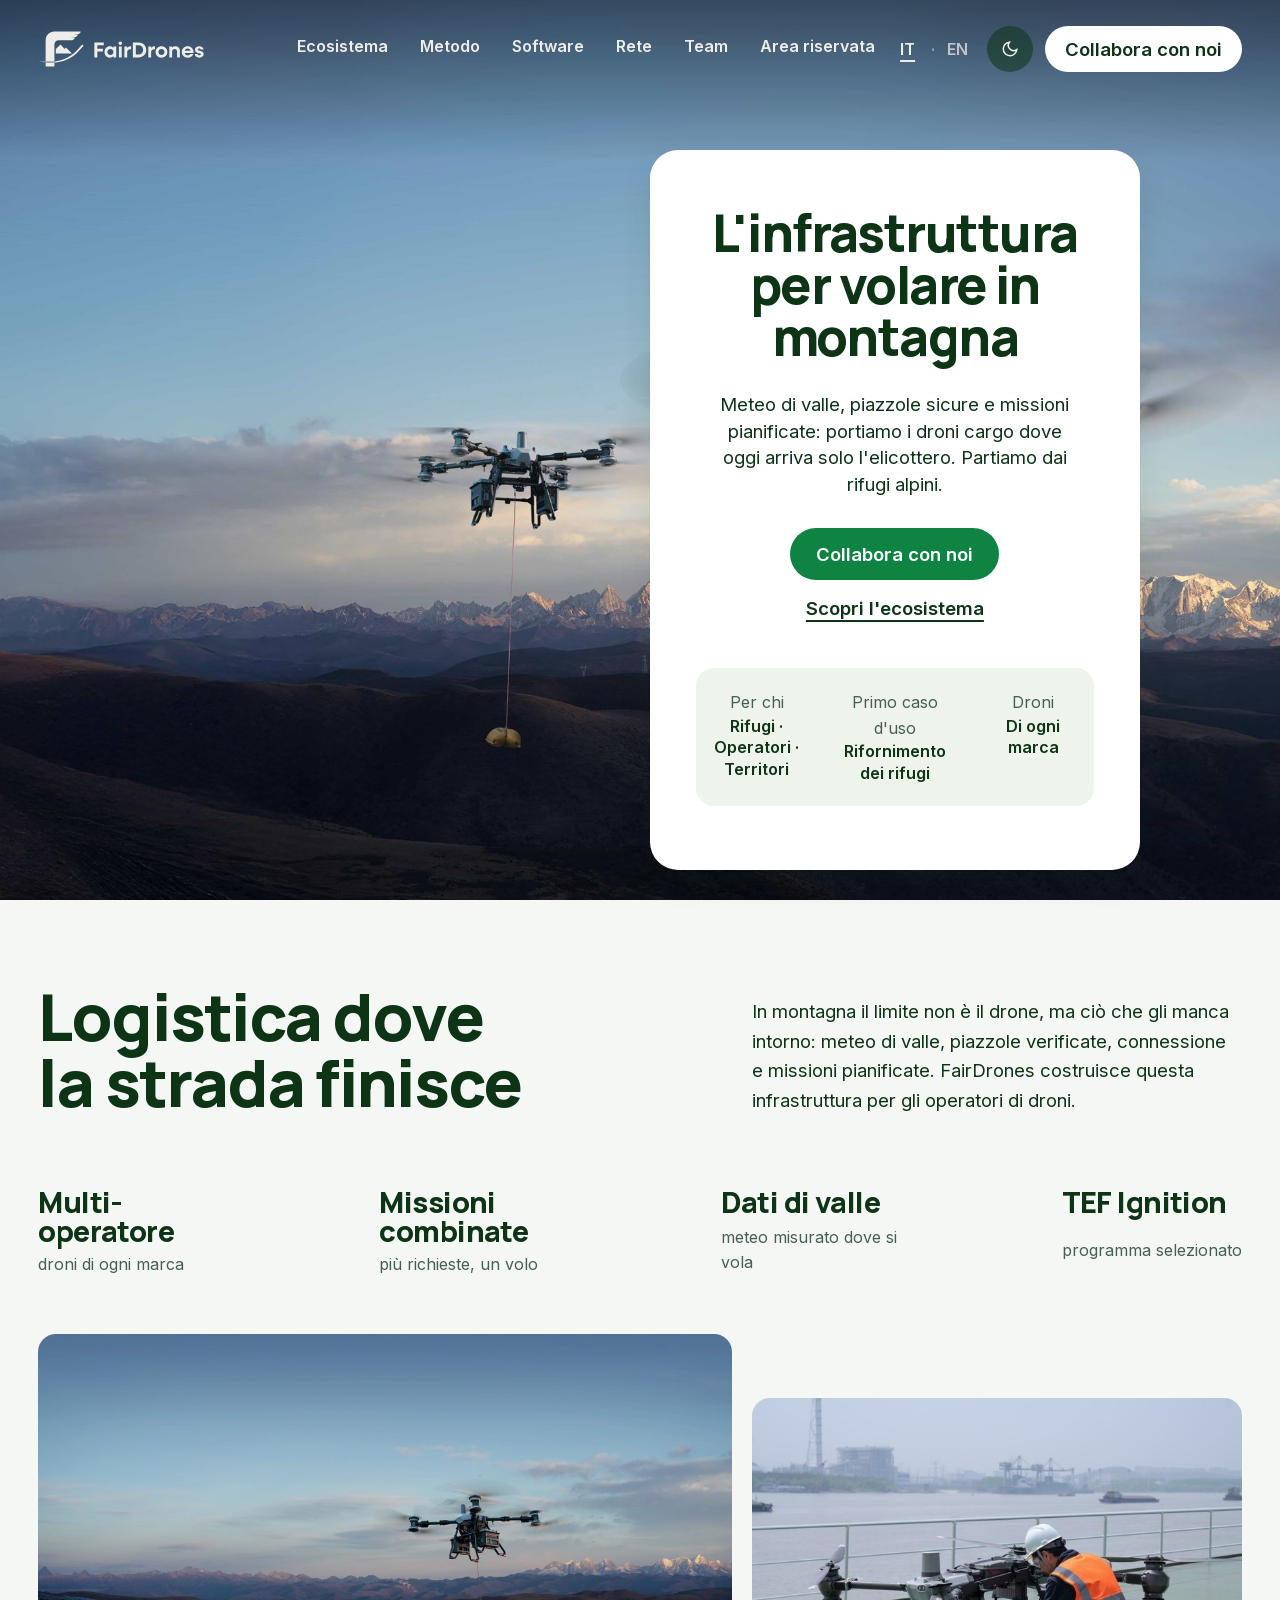
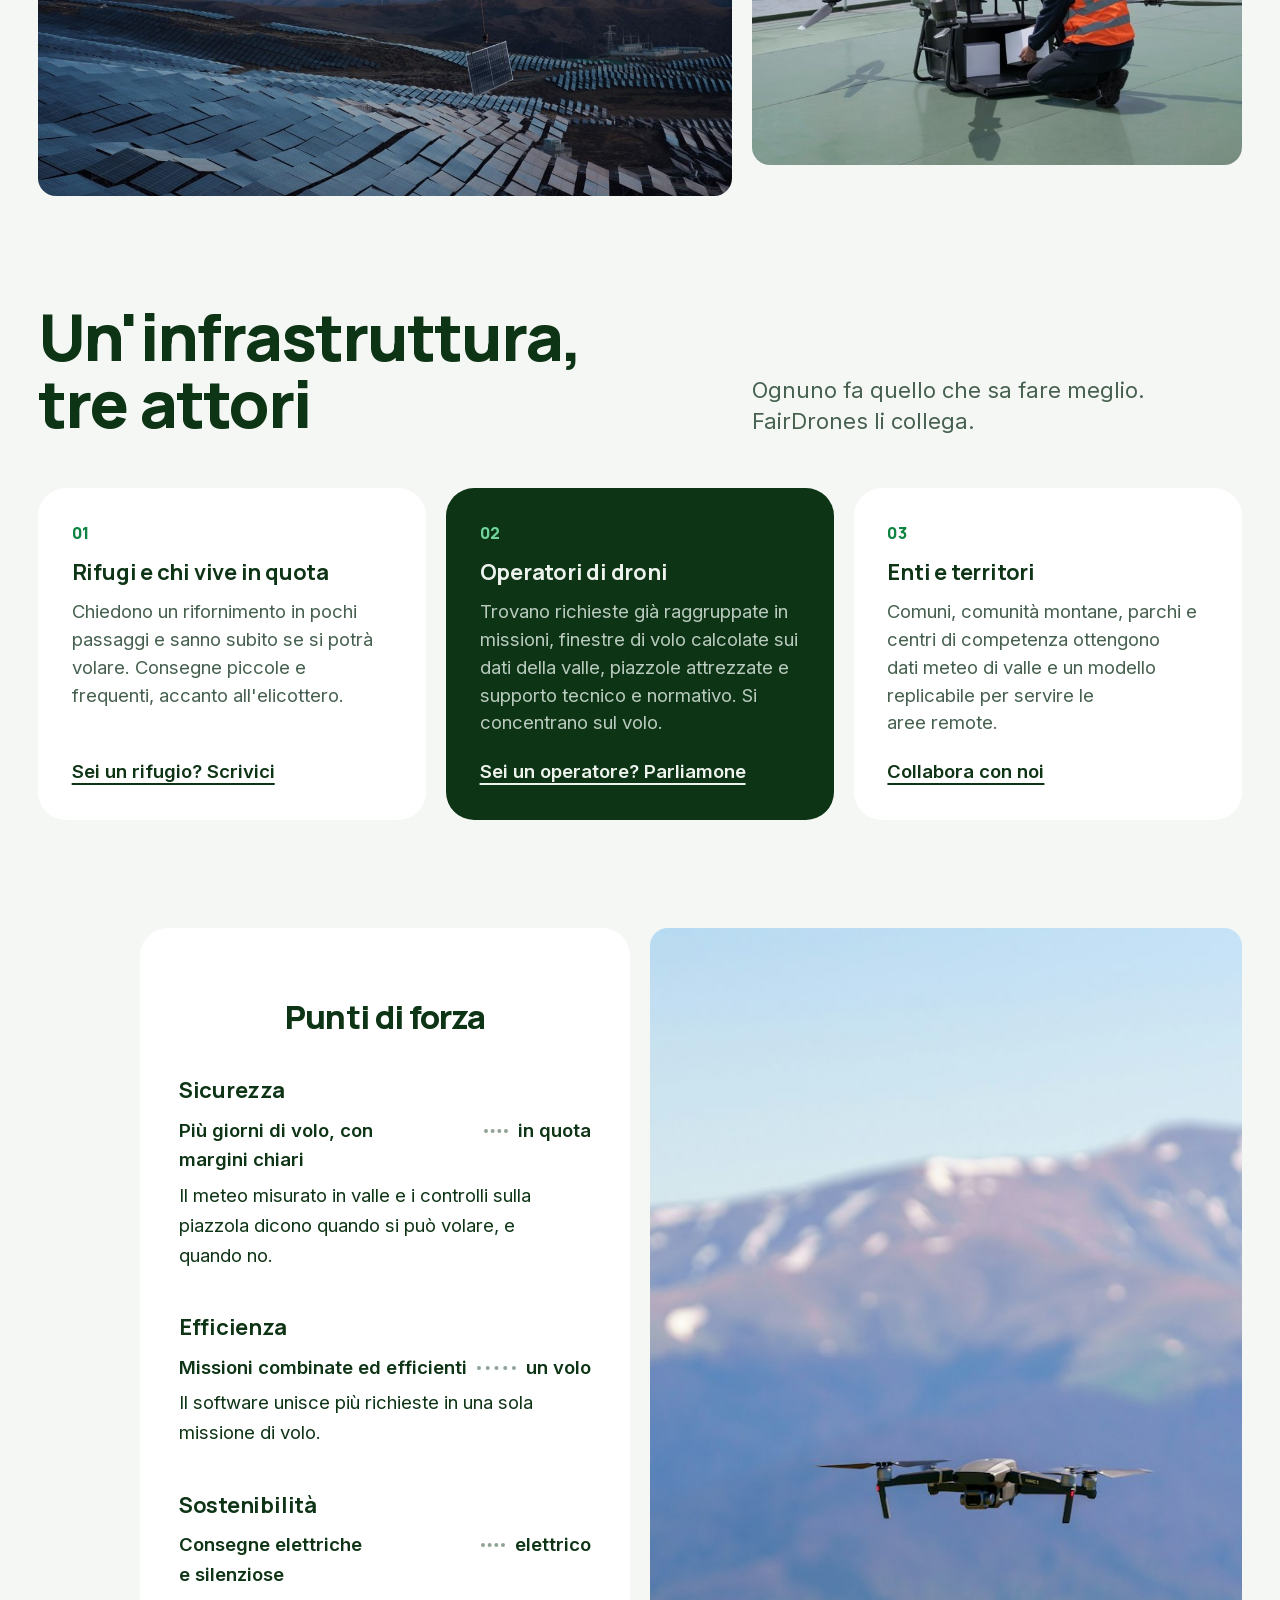
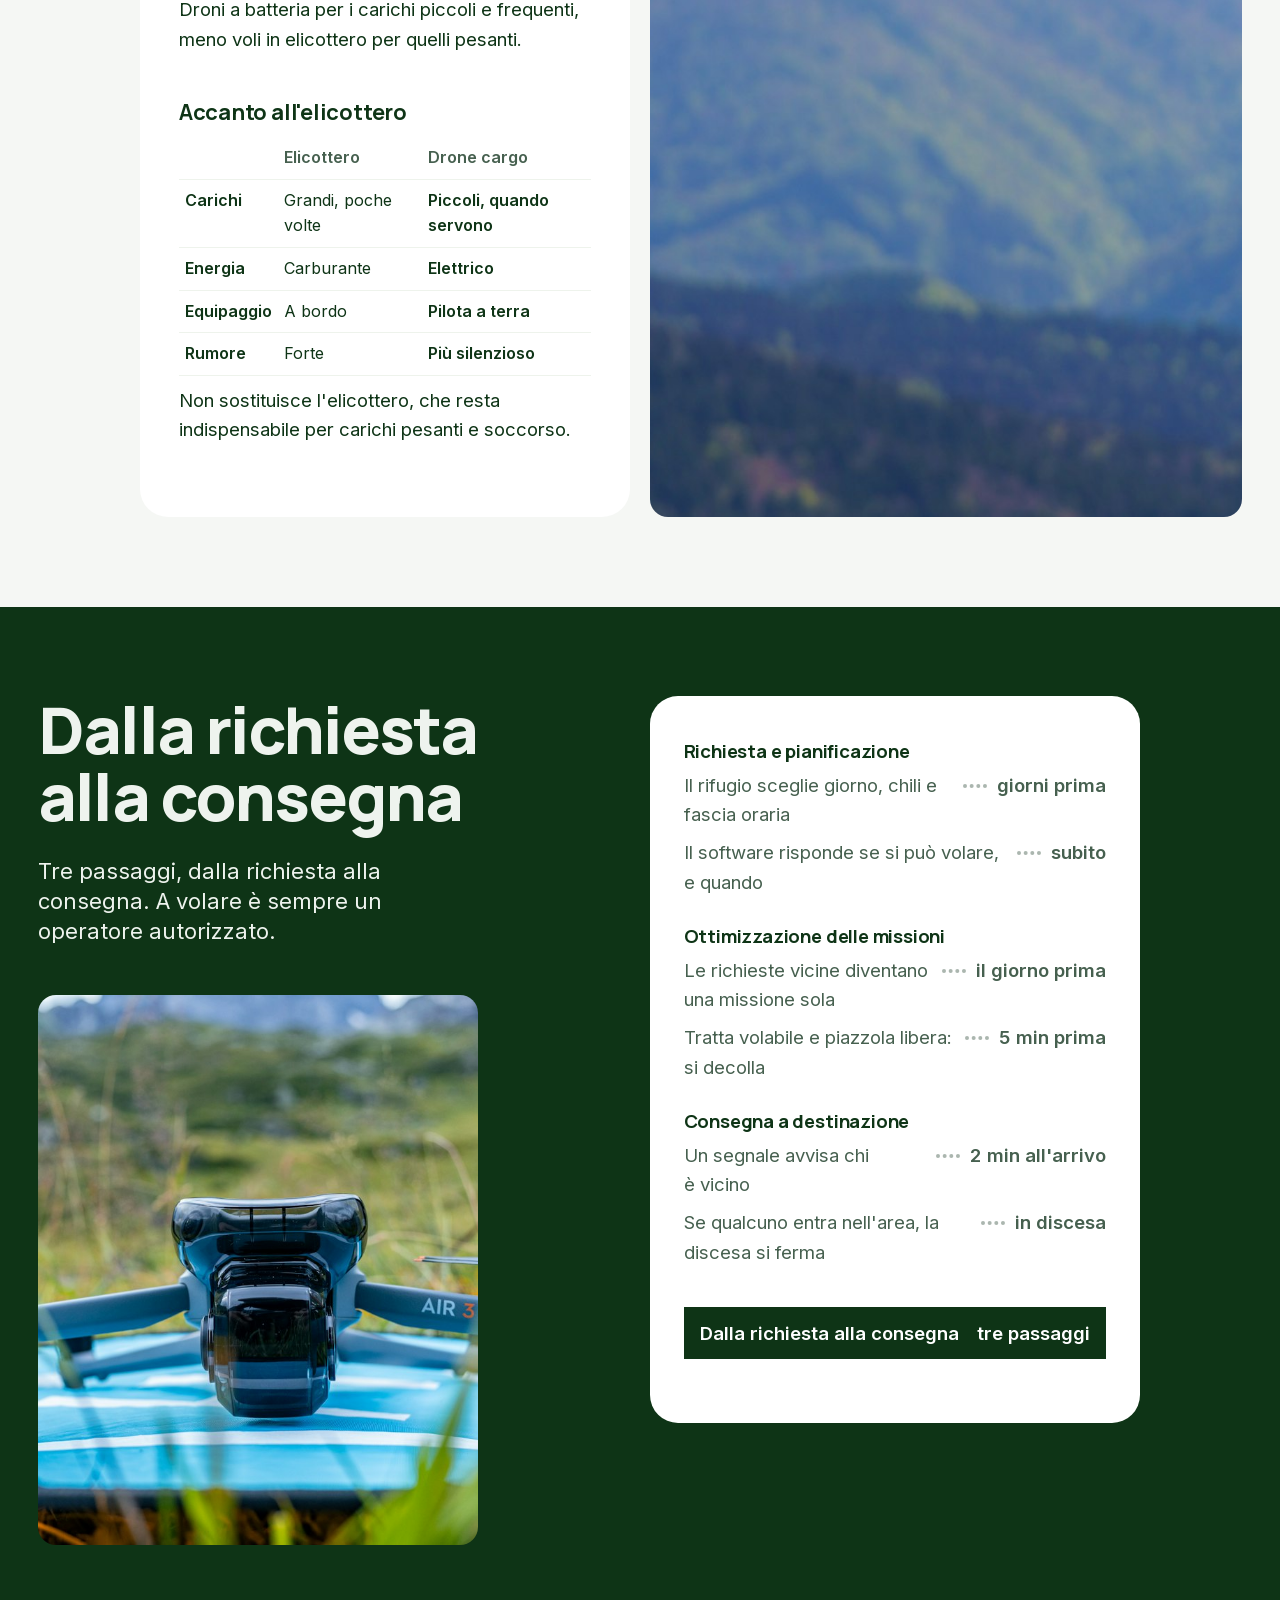
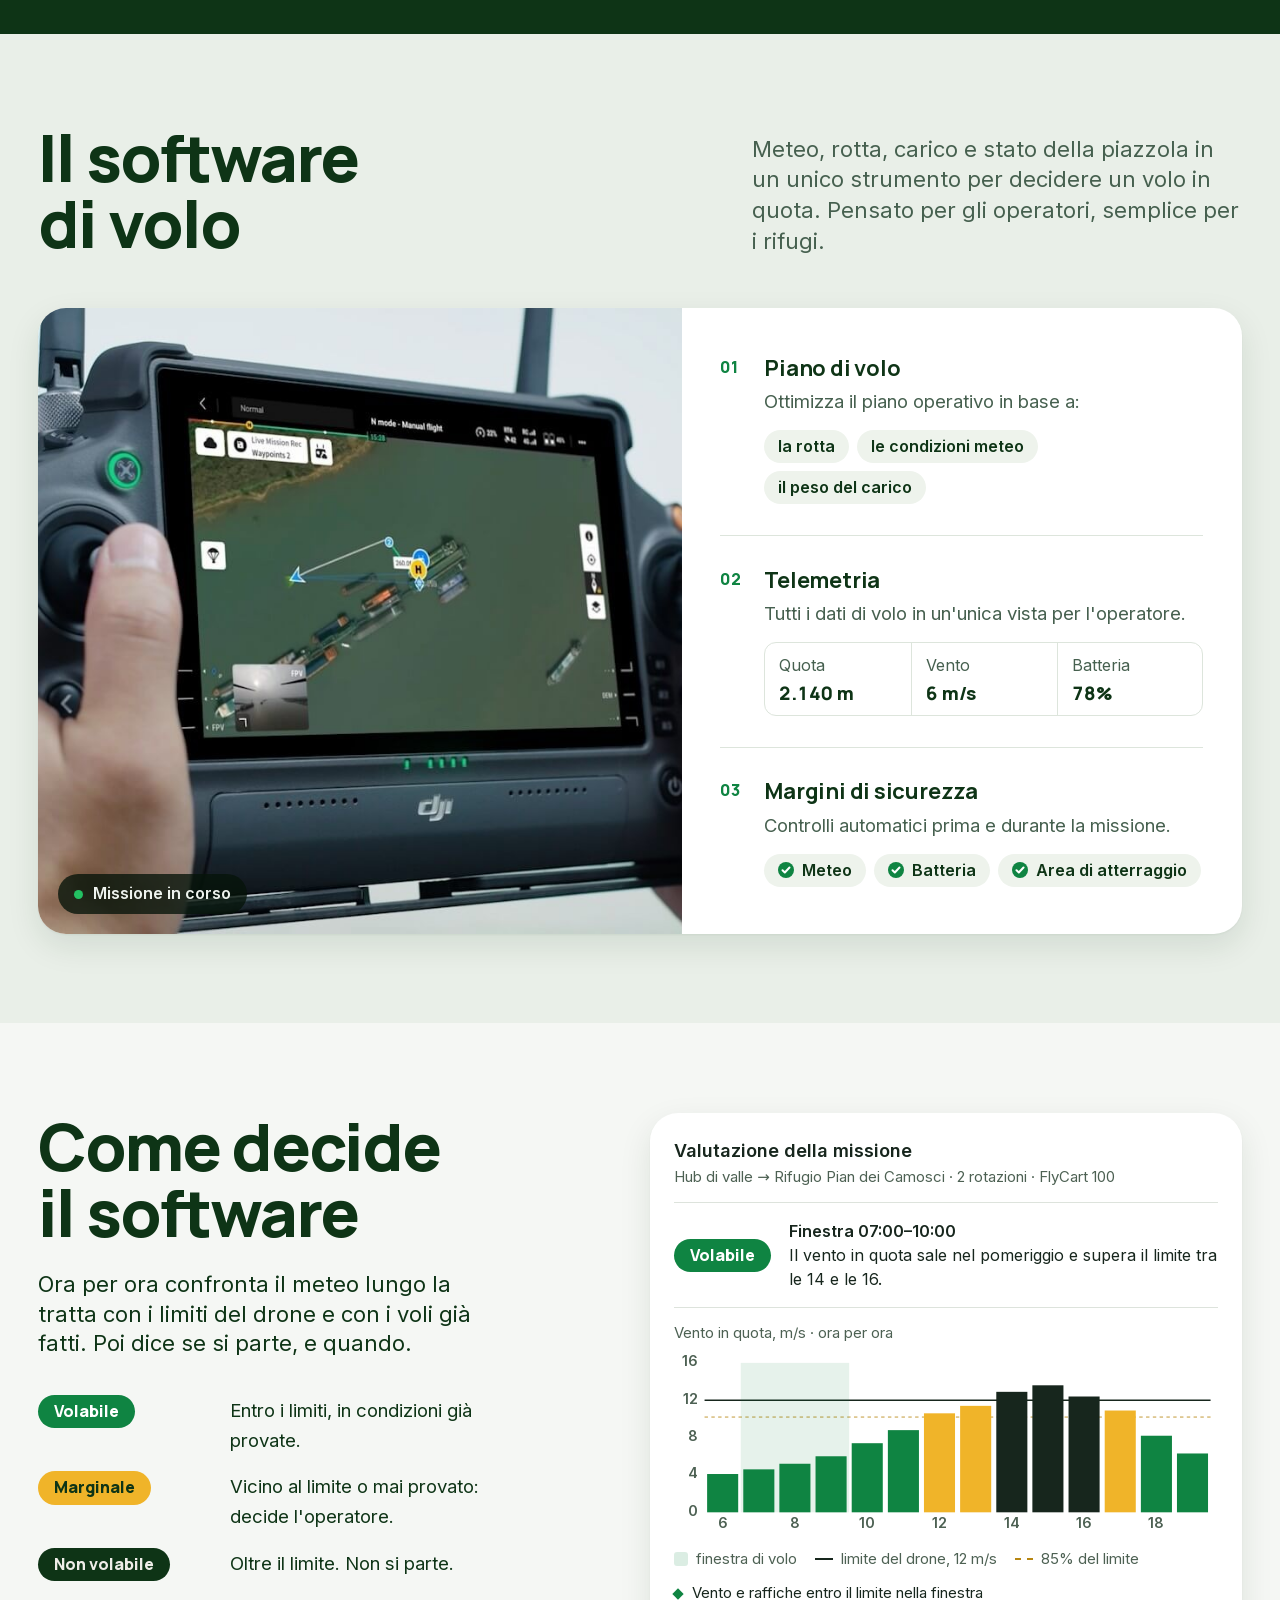
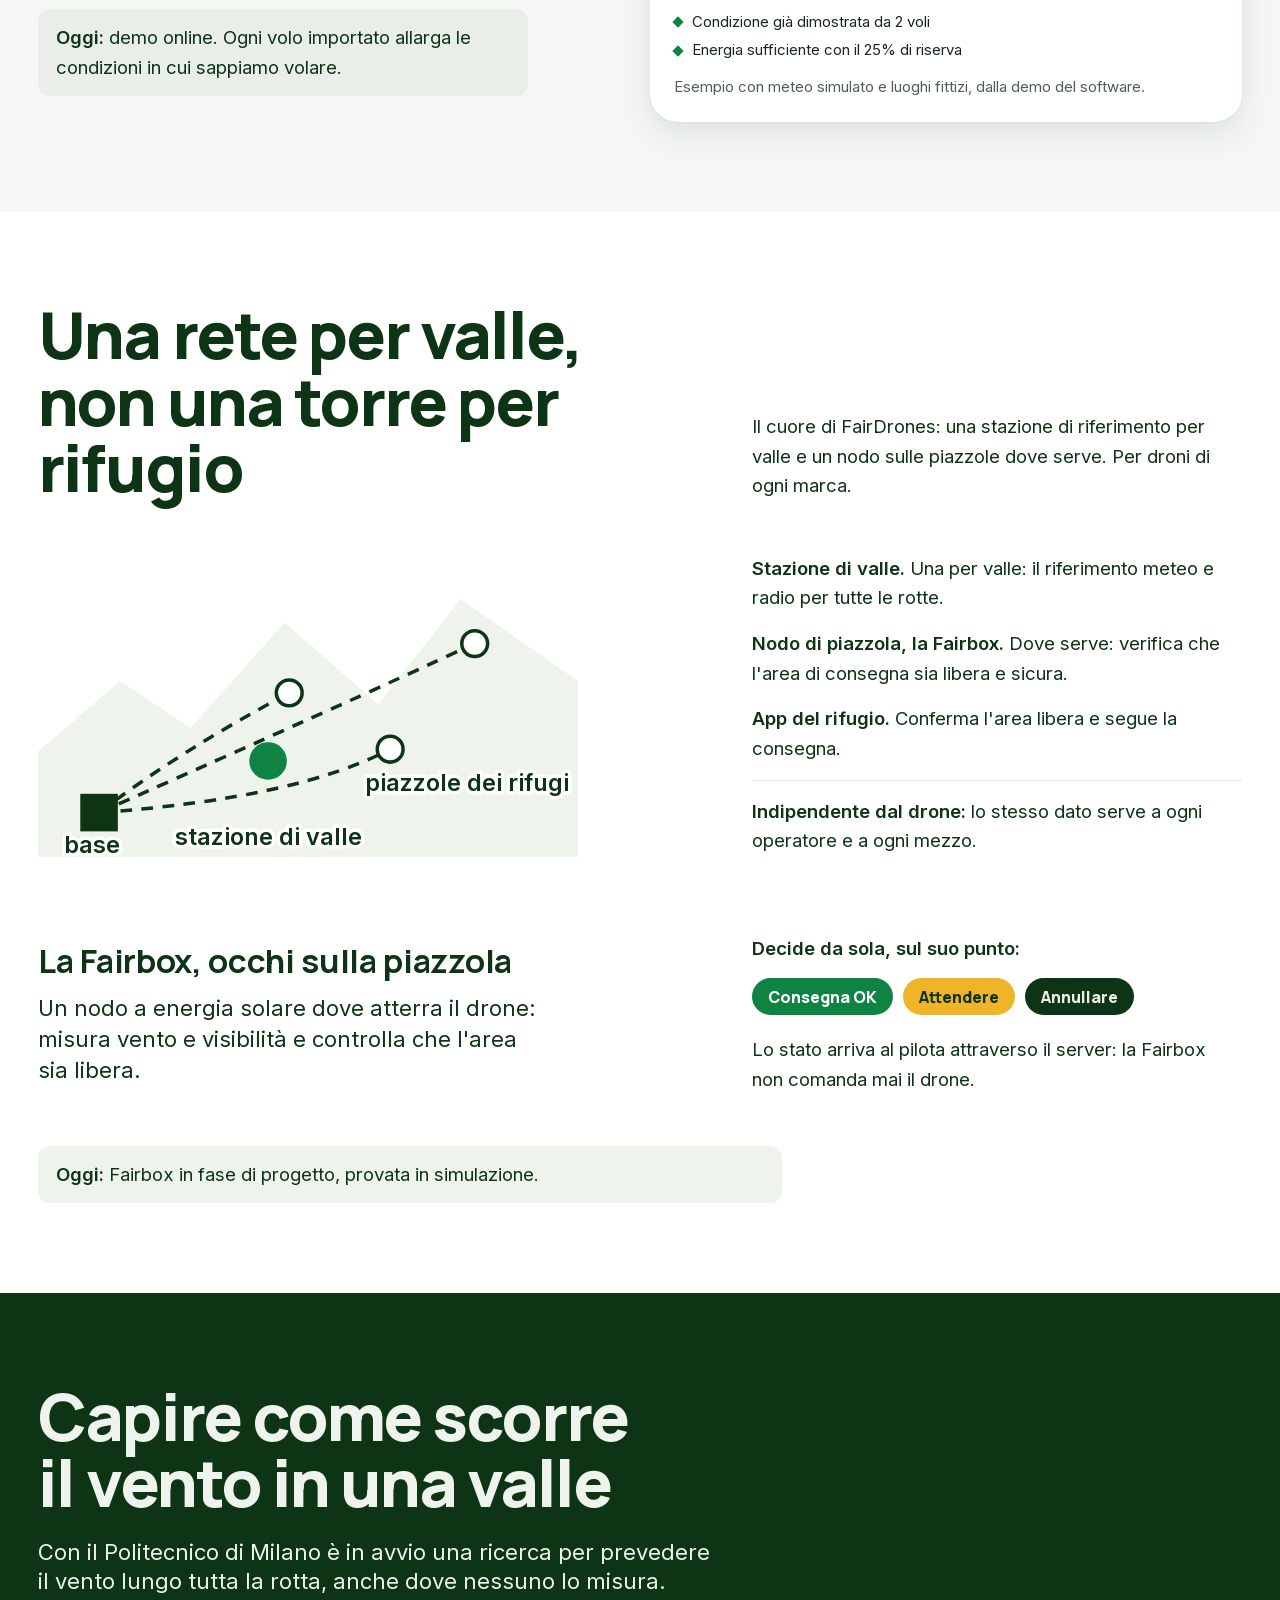
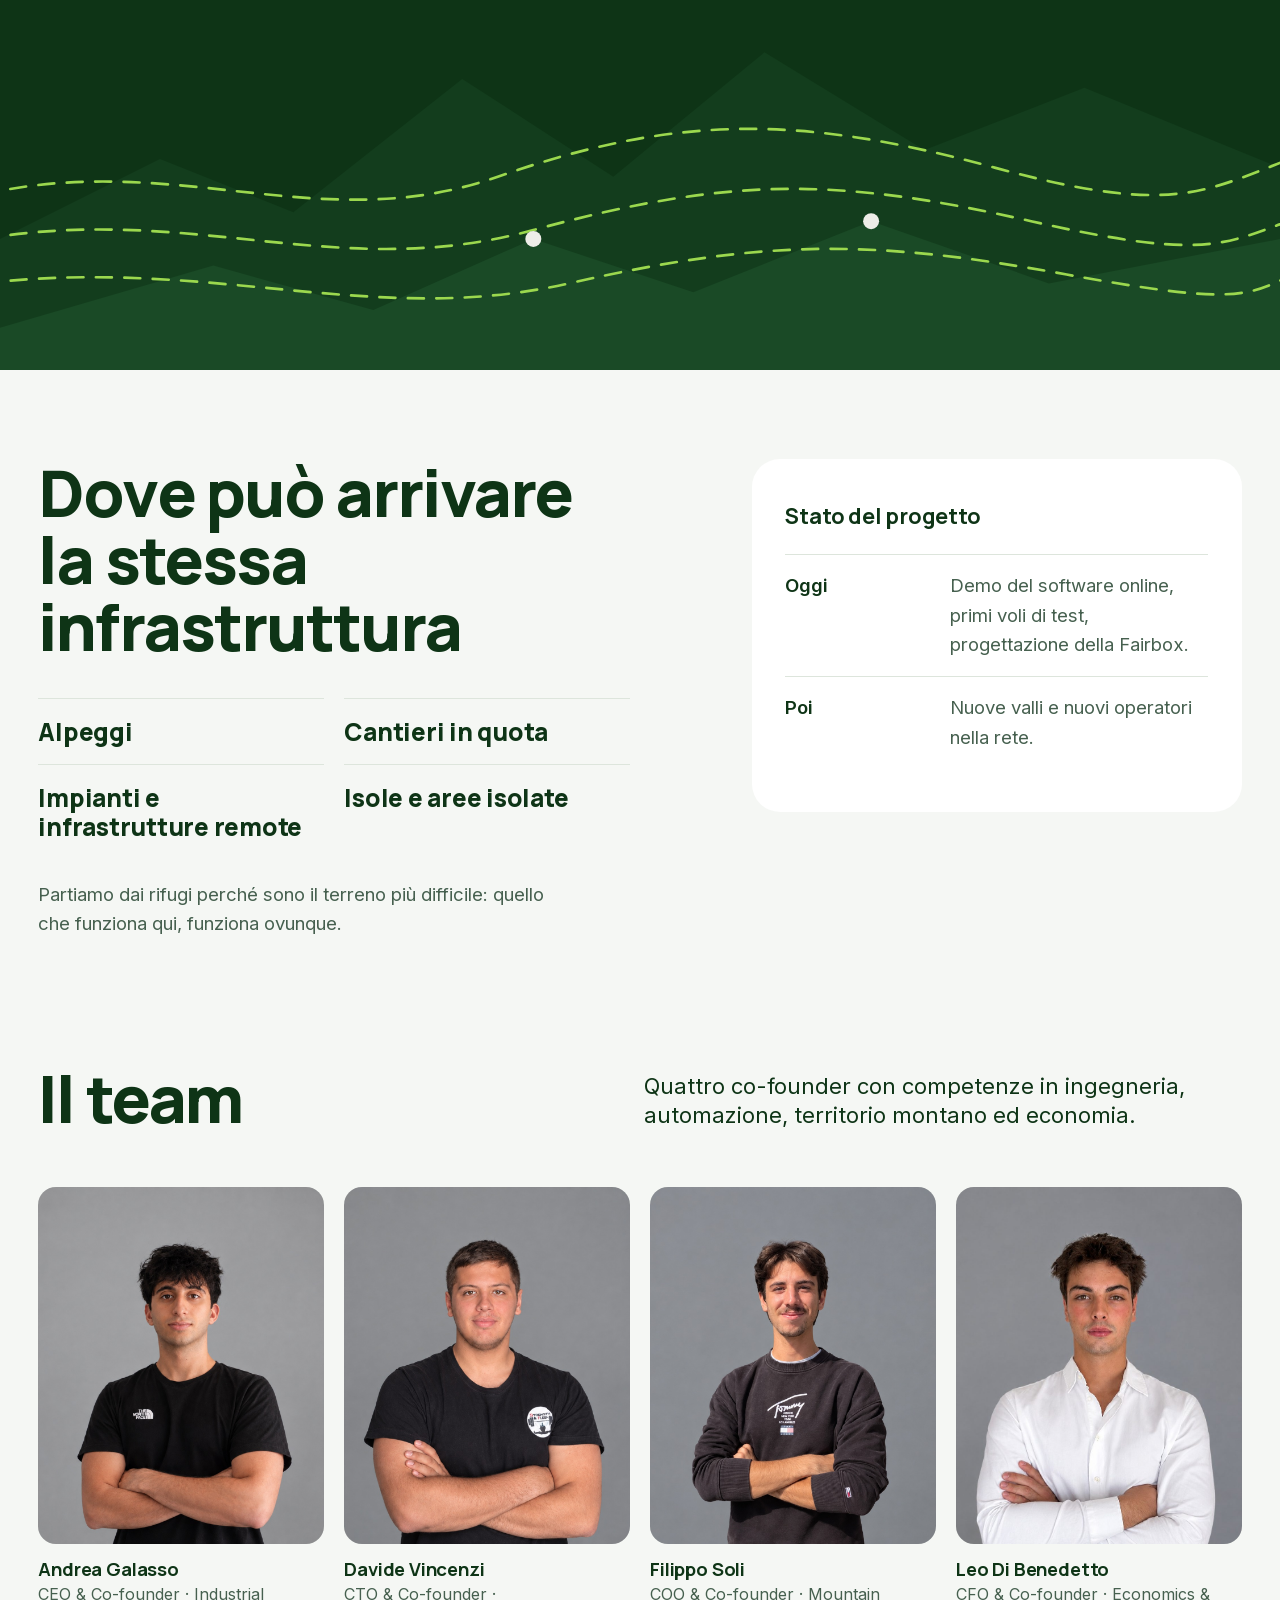
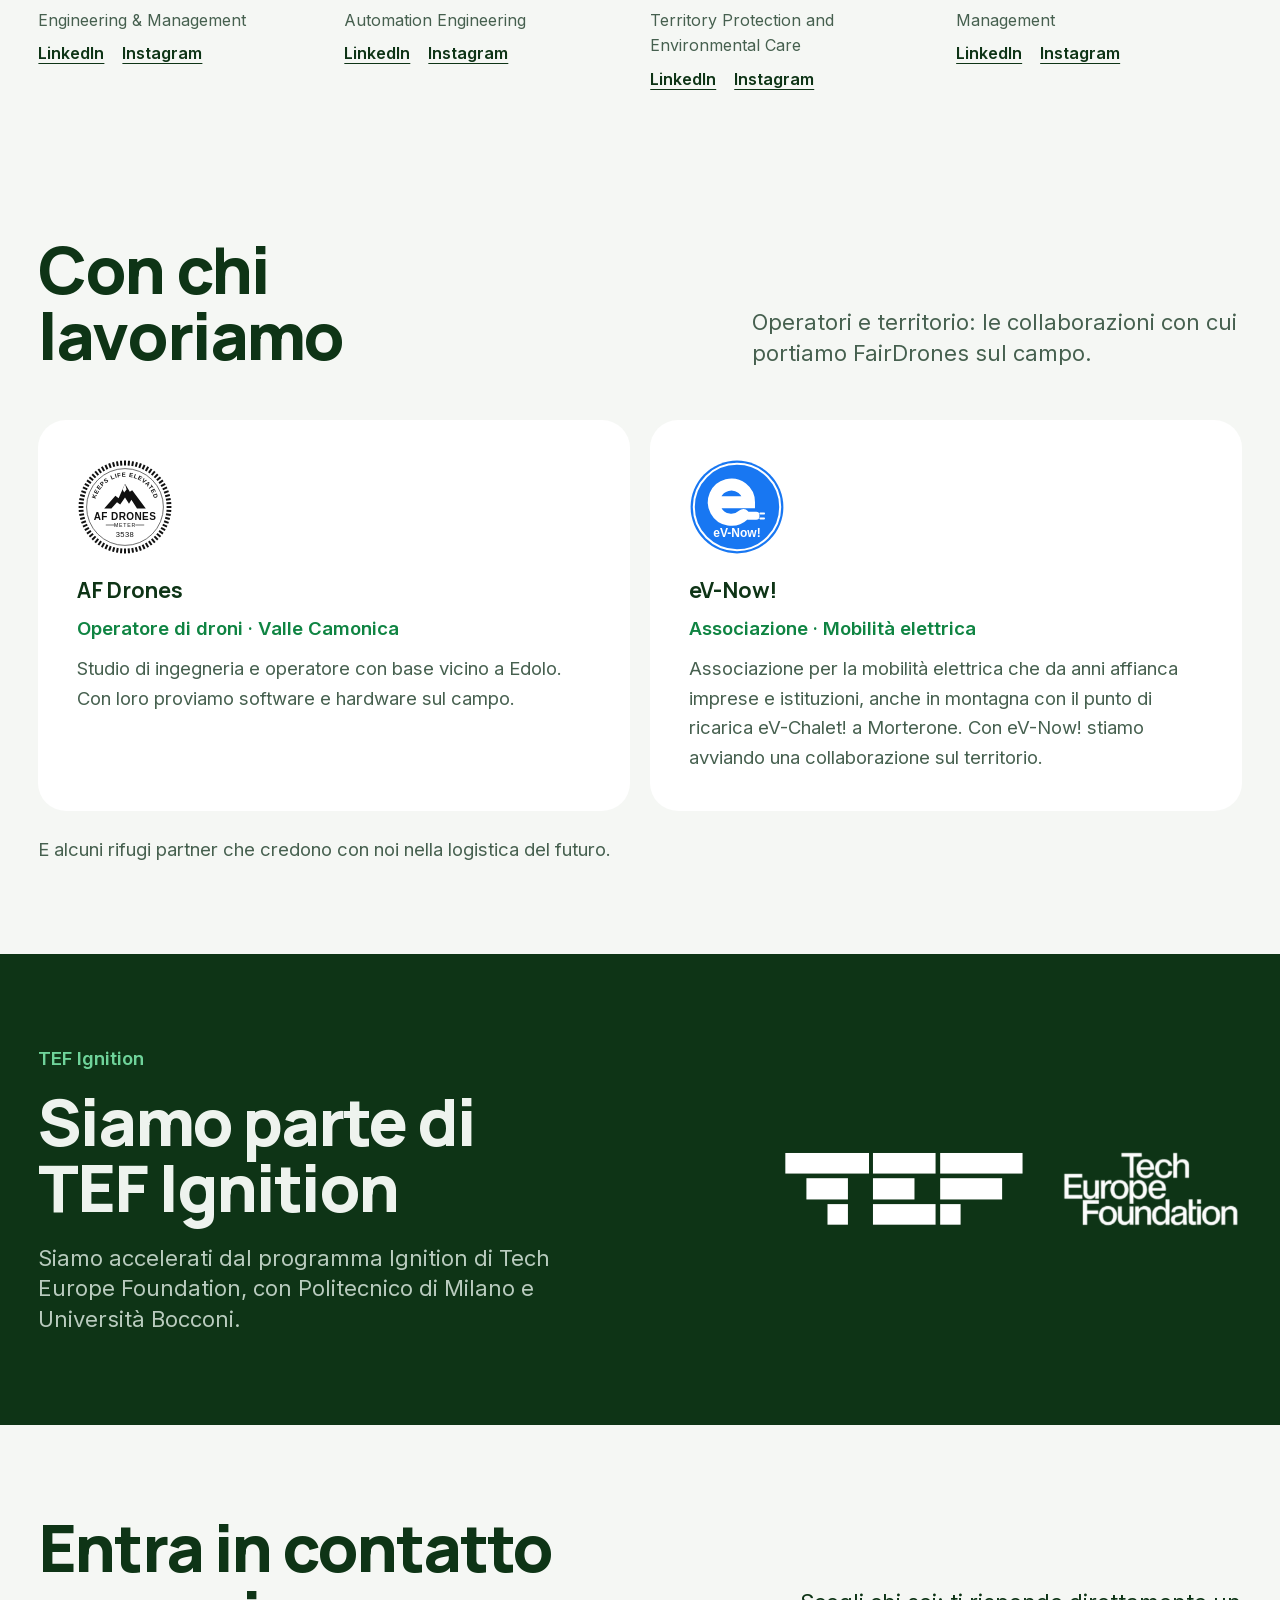
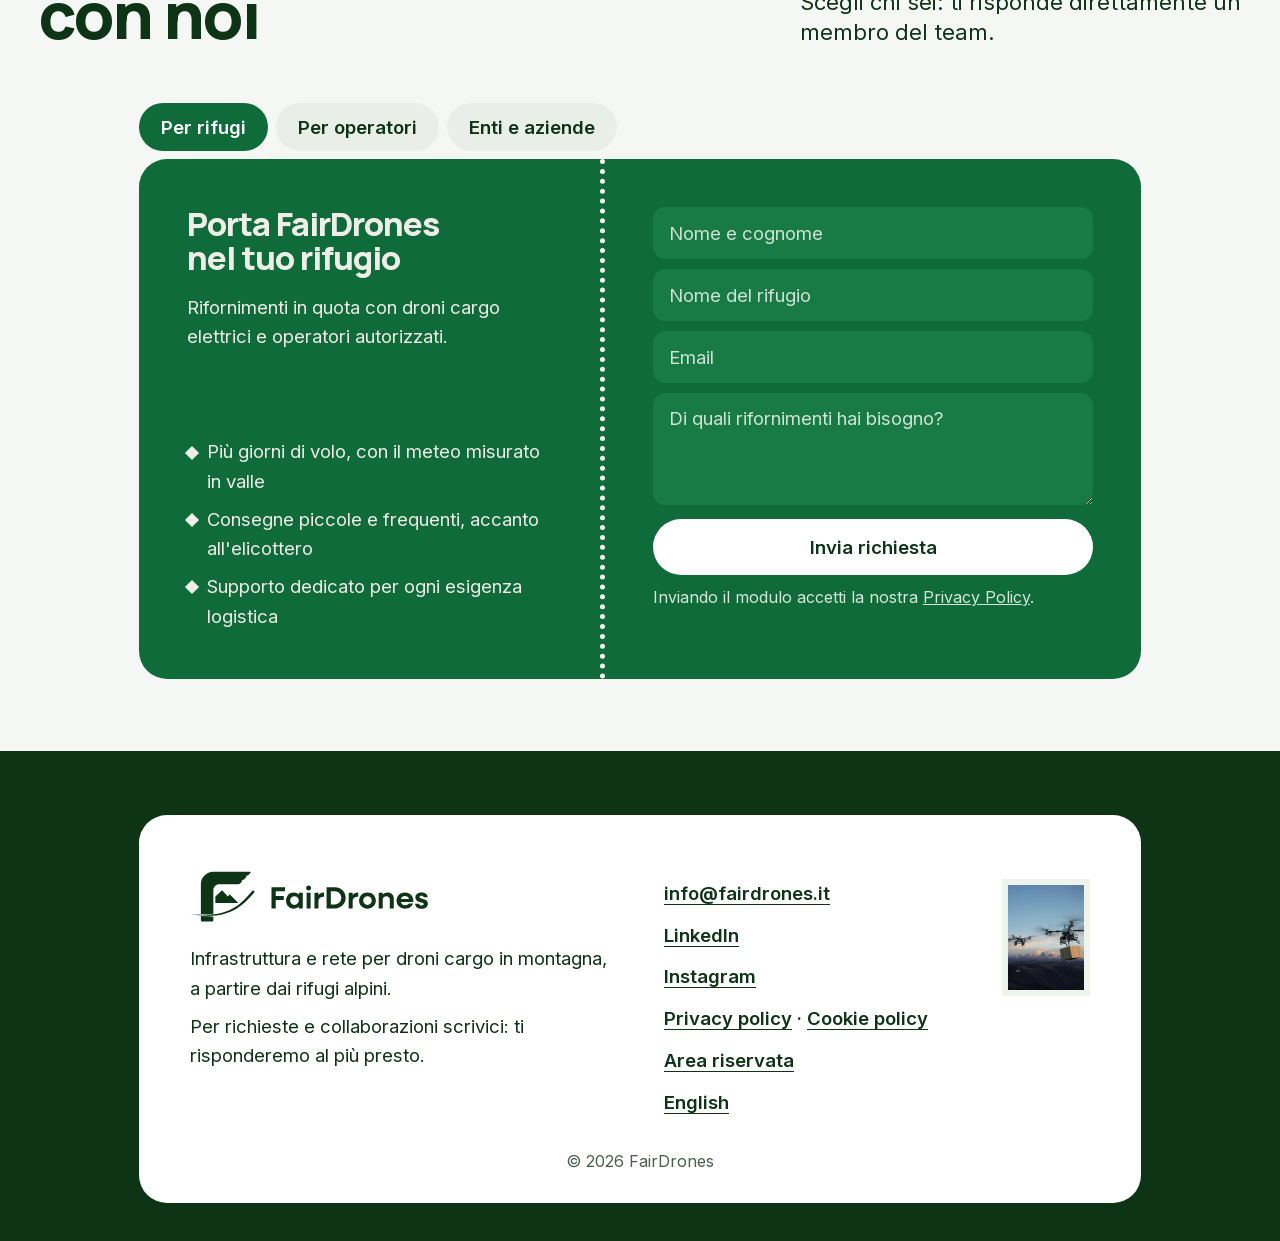
==== commit 231d18d4: "Collaboratori: loghi provvisori di AF Drones ed eV-Now!, scheda eV-Now! completata Loghi ridisegnati" ====
--- a/fairdrones-redesign/index.html
+++ b/fairdrones-redesign/index.html
@@ -3,7 +3,7 @@
 <head>
 <meta charset="UTF-8">
 <meta name="viewport" content="width=device-width, initial-scale=1">
-<title>FairDrones · Droni cargo per rifugi alpini</title>
+<title>FairDrones · Logistica di droni in terreni difficili</title>
 <meta name="description" content="FairDrones collega rifugi, operatori di droni e territori: meteo di valle, piazzole sicure e pianificazione delle missioni per far volare i droni cargo dove oggi arriva solo l'elicottero.">
 <link rel="canonical" href="https://fairdrones.it/">
 <link rel="alternate" hreflang="it" href="https://fairdrones.it/">
@@ -11,7 +11,7 @@
 <link rel="alternate" hreflang="x-default" href="https://fairdrones.it/">
 <meta property="og:type" content="website">
 <meta property="og:site_name" content="FairDrones">
-<meta property="og:title" content="FairDrones · Droni cargo per rifugi alpini">
+<meta property="og:title" content="FairDrones · Logistica di droni in terreni difficili">
 <meta property="og:description" content="Meteo di valle, piazzole sicure e pianificazione delle missioni: l'infrastruttura che permette ai droni cargo di arrivare dove oggi arriva solo l'elicottero.">
 <meta property="og:url" content="https://fairdrones.it/">
 <meta property="og:image" content="https://fairdrones.it/assets/img/flycart-1200.jpg">
@@ -21,7 +21,7 @@
 <meta property="og:locale" content="it_IT">
 <meta property="og:locale:alternate" content="en_GB">
 <meta name="twitter:card" content="summary_large_image">
-<meta name="twitter:title" content="FairDrones · Droni cargo per rifugi alpini">
+<meta name="twitter:title" content="FairDrones · Logistica di droni in terreni difficili">
 <meta name="twitter:description" content="Meteo di valle, piazzole sicure e pianificazione delle missioni: l'infrastruttura che permette ai droni cargo di arrivare dove oggi arriva solo l'elicottero.">
 <meta name="twitter:image" content="https://fairdrones.it/assets/img/flycart-1200.jpg">
 <link rel="icon" href="assets/img/favicon.svg" type="image/svg+xml">
@@ -415,16 +415,18 @@
     </div>
     <ul class="partners-grid">
       <li class="partner" data-rise>
-        <!-- LOGO: per mettere il logo vero salva il file in assets/img/partner-af-drones.svg (o .png) e aggiungi qui <img class="partner-logo" src="assets/img/partner-af-drones.svg" alt="AF Drones"> -->
+        <!-- LOGO PROVVISORIO ridisegnato: sostituire assets/img/partner-af-drones.svg con il file ufficiale -->
+        <img class="partner-logo" src="assets/img/partner-af-drones.svg" width="240" height="240" alt="Logo AF Drones" loading="lazy">
         <h3>AF Drones</h3>
         <p class="partner-tag">Operatore di droni · Valle Camonica</p>
         <p>Studio di ingegneria e operatore con base vicino a Edolo. Con loro proviamo software e hardware sul campo.</p>
       </li>
       <li class="partner" data-rise>
-        <!-- LOGO: per mettere il logo vero salva il file in assets/img/partner-ev-now.svg (o .png) e aggiungi qui <img class="partner-logo" src="assets/img/partner-ev-now.svg" alt="eV-Now"> -->
-        <h3>eV-Now</h3>
-        <p class="partner-tag">Associazione · Territorio</p>
-        <p>Stiamo avviando con eV-Now una collaborazione per portare il progetto sul territorio.</p>
+        <!-- LOGO PROVVISORIO ridisegnato: sostituire assets/img/partner-ev-now.svg con il file ufficiale -->
+        <img class="partner-logo" src="assets/img/partner-ev-now.svg" width="240" height="240" alt="Logo eV-Now!" loading="lazy">
+        <h3>eV-Now!</h3>
+        <p class="partner-tag">Associazione · Mobilità elettrica</p>
+        <p>Associazione per la mobilità elettrica che da anni affianca imprese e istituzioni, anche in montagna con il punto di ricarica eV-Chalet! a Morterone. Con eV-Now! stiamo avviando una collaborazione sul territorio.</p>
       </li>
     </ul>
     <p class="partners-huts" data-rise>E alcuni rifugi partner che credono con noi nella logistica del futuro.</p>
--- a/fairdrones-redesign/assets/style.css
+++ b/fairdrones-redesign/assets/style.css
@@ -2419,13 +2419,10 @@
   border-radius: var(--r-lg);
 }
 .partner-logo {
-  display: flex;
-  align-items: center;
-  height: 64px;
-  max-width: 220px;
-  margin-bottom: 14px;
+  width: 96px;
+  height: 96px;
+  margin-bottom: 12px;
   object-fit: contain;
-  object-position: left center;
 }
 .partner h3 {
   font-size: var(--step-lead);
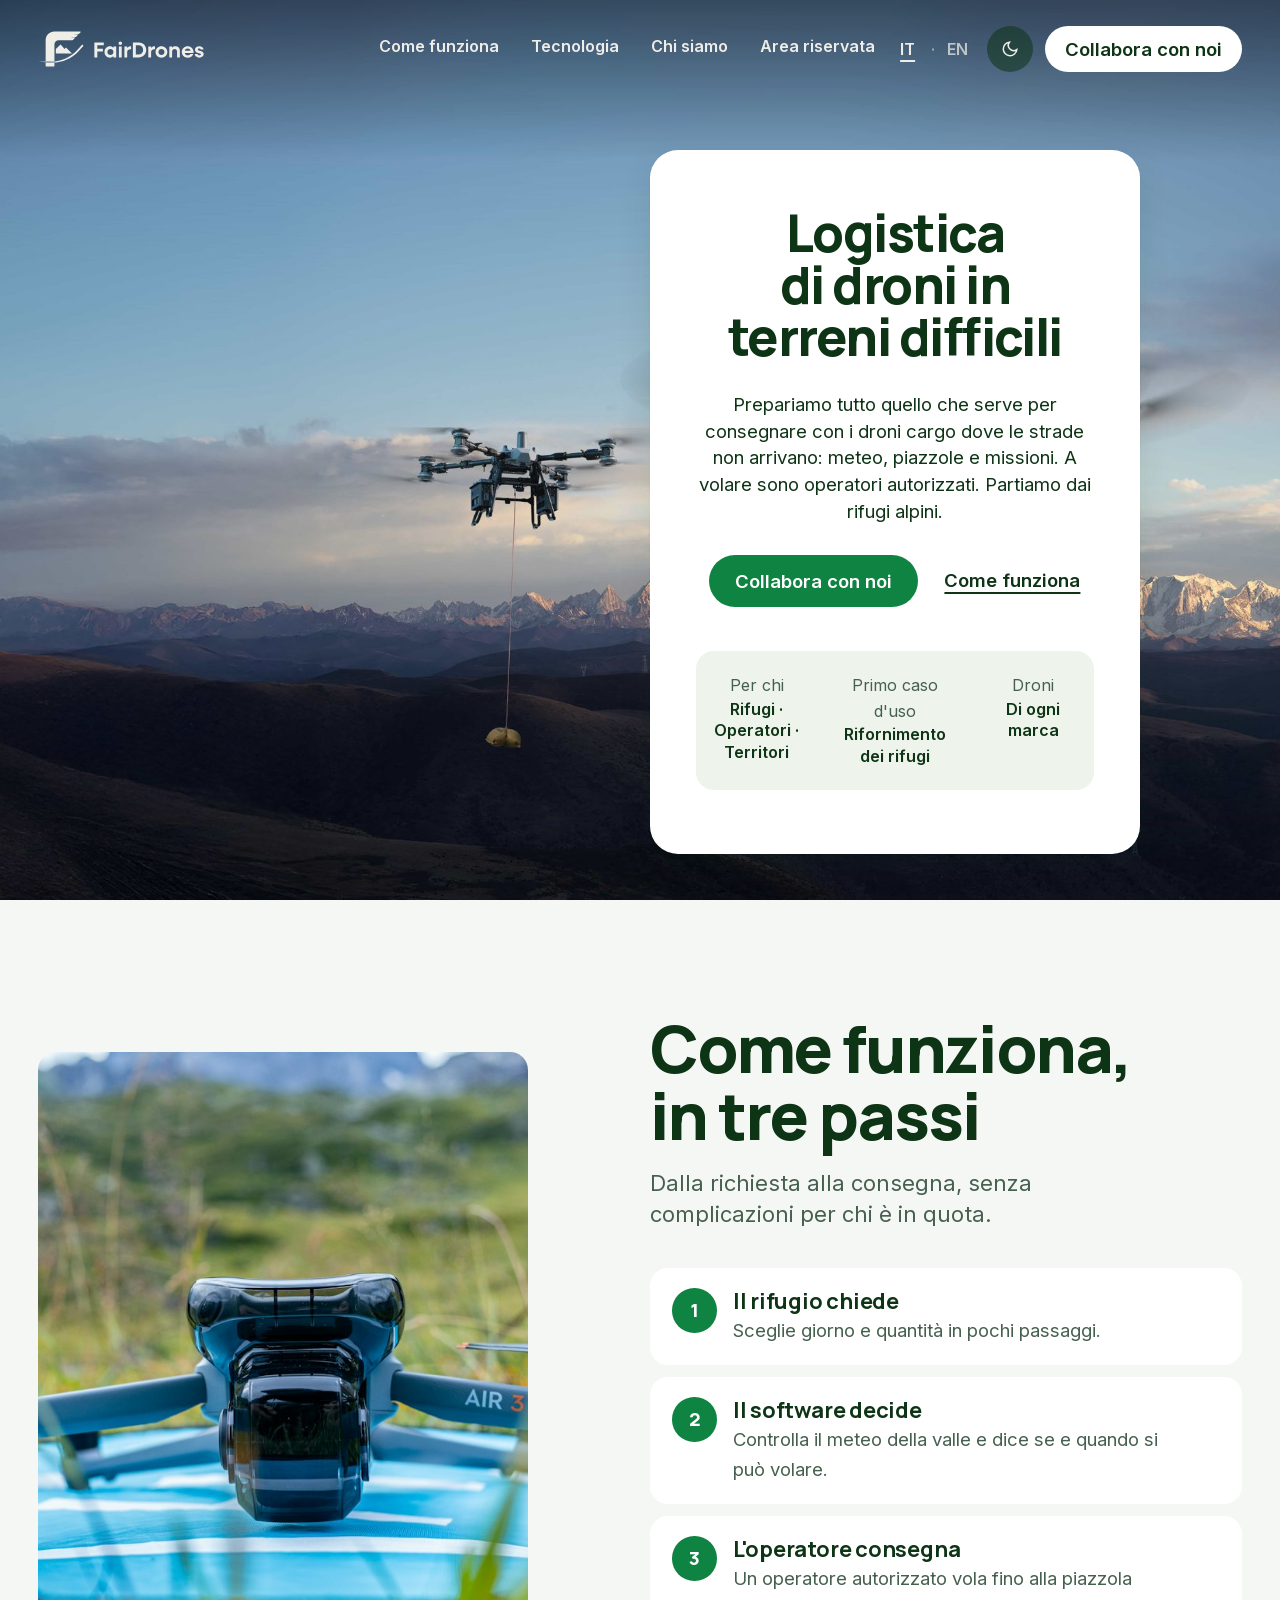
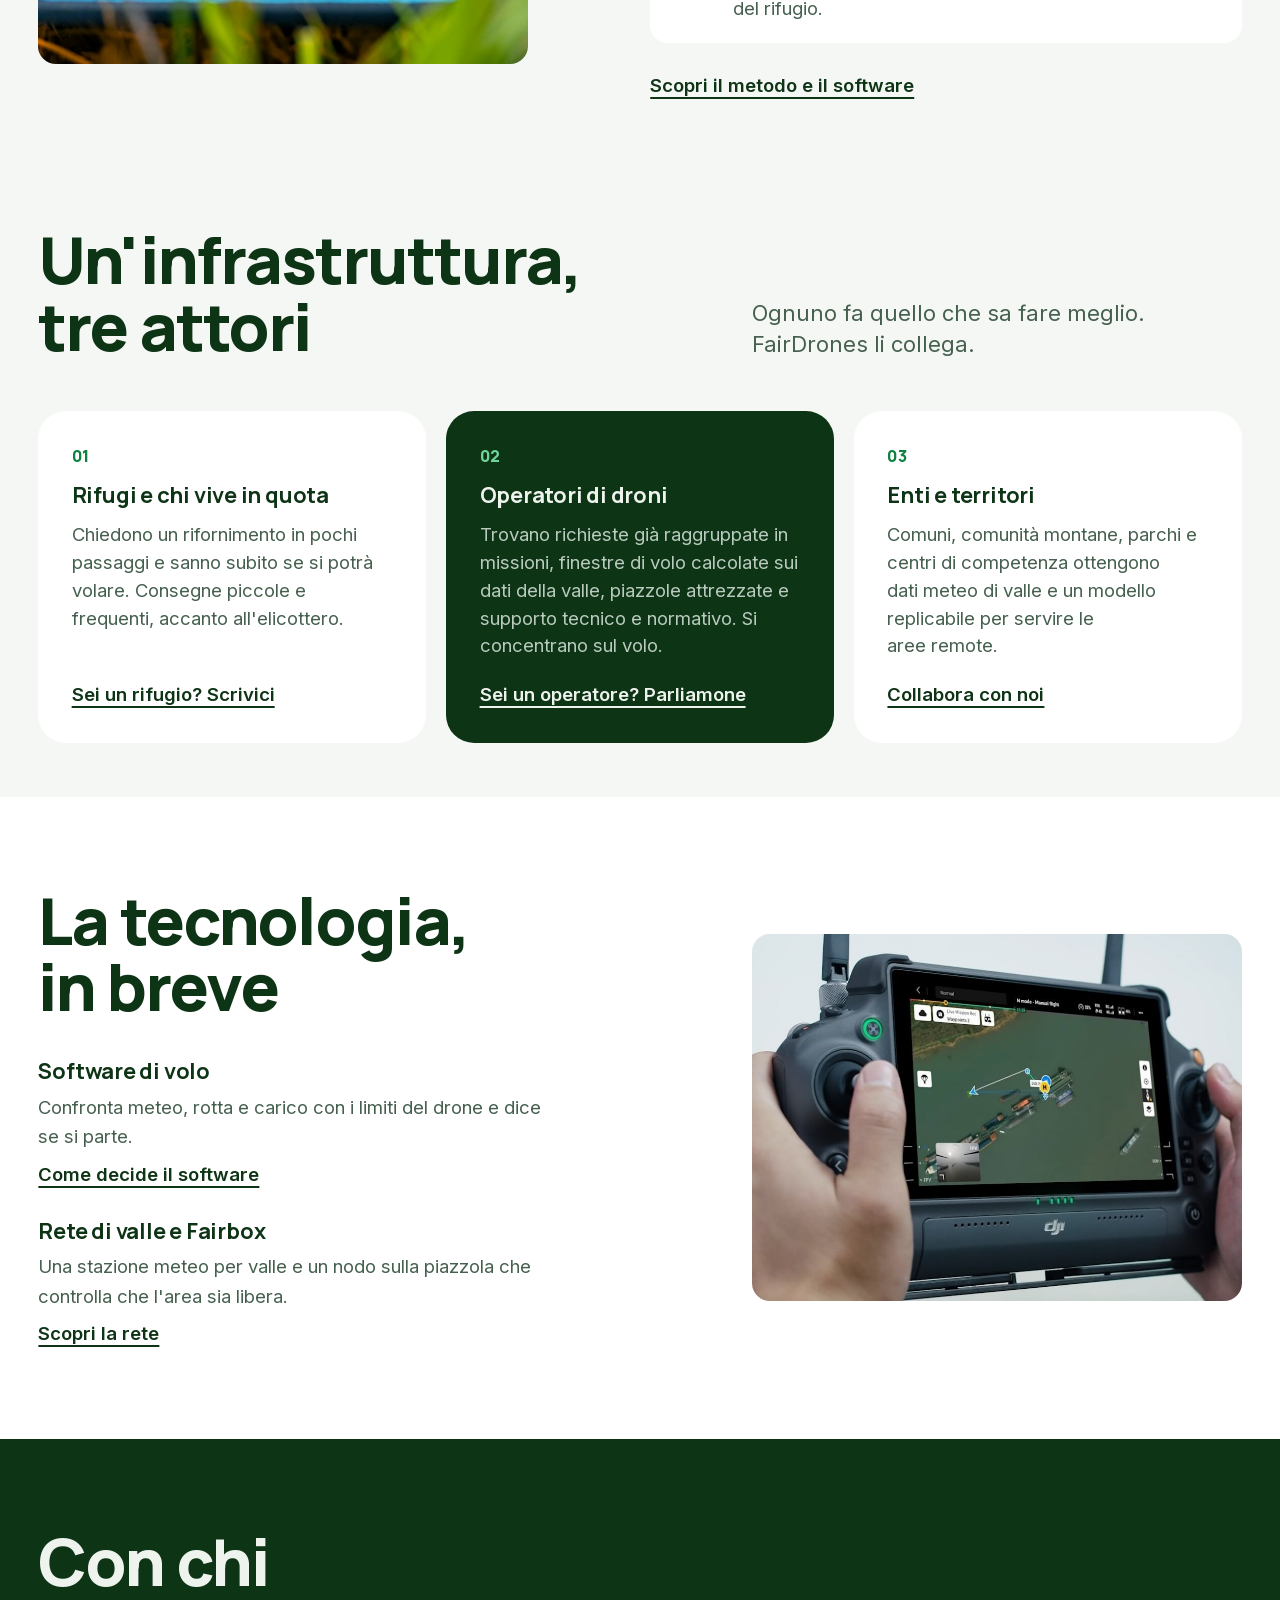
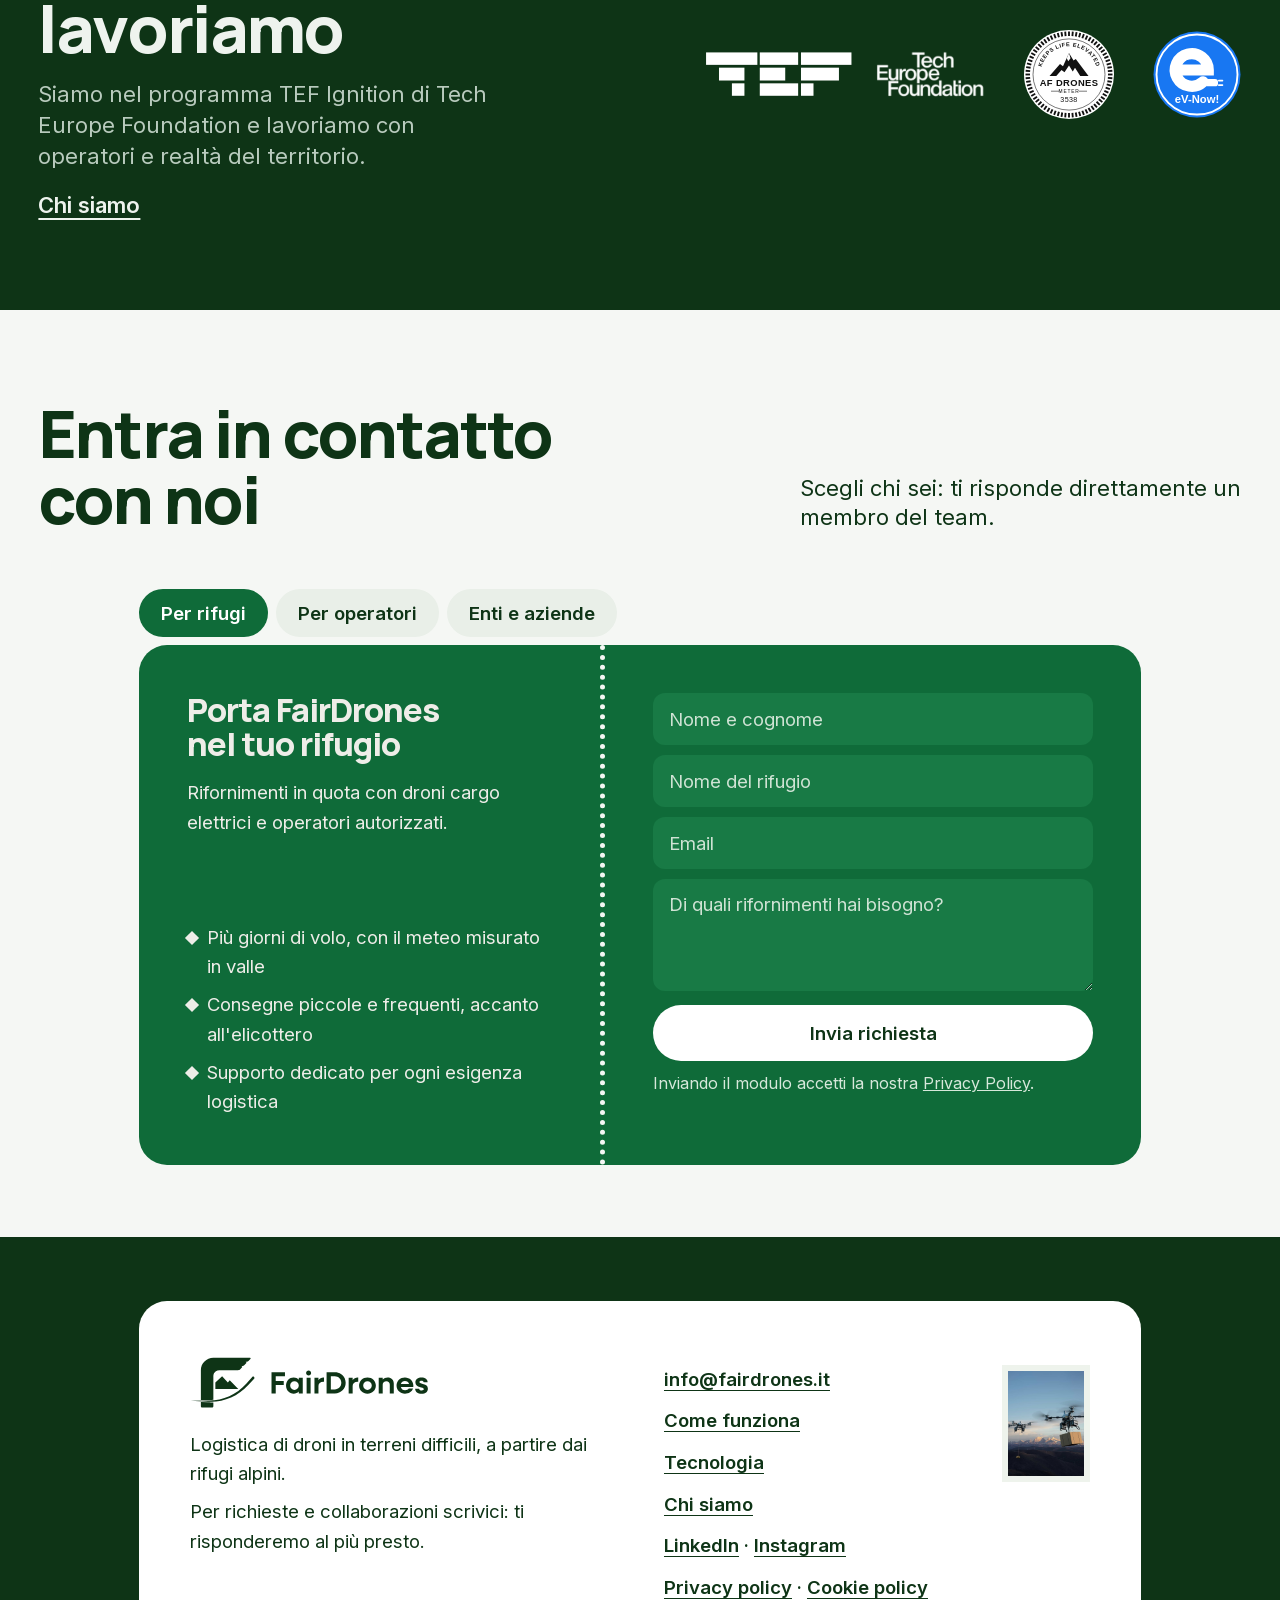
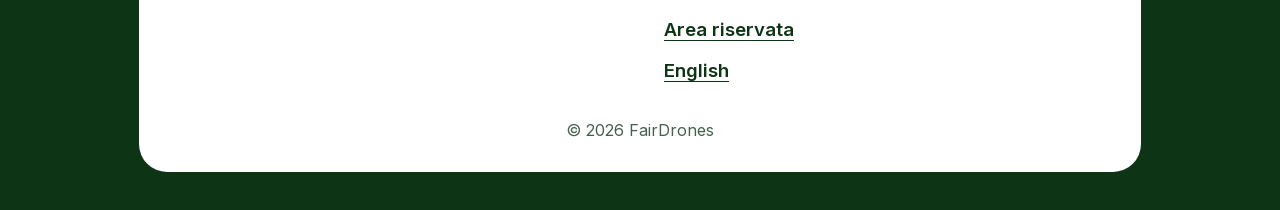
==== commit eb0974f5: "Homepage semplice e pagine di approfondimento La homepage ora ha solo l'essenziale: apertura, come f" ====
--- a/fairdrones-redesign/index.html
+++ b/fairdrones-redesign/index.html
@@ -4,7 +4,7 @@
 <meta charset="UTF-8">
 <meta name="viewport" content="width=device-width, initial-scale=1">
 <title>FairDrones · Logistica di droni in terreni difficili</title>
-<meta name="description" content="FairDrones collega rifugi, operatori di droni e territori: meteo di valle, piazzole sicure e pianificazione delle missioni per far volare i droni cargo dove oggi arriva solo l'elicottero.">
+<meta name="description" content="FairDrones rende possibili le consegne con droni cargo dove le strade non arrivano: meteo di valle, piazzole sicure e missioni pianificate per operatori autorizzati. Partiamo dai rifugi alpini.">
 <link rel="canonical" href="https://fairdrones.it/">
 <link rel="alternate" hreflang="it" href="https://fairdrones.it/">
 <link rel="alternate" hreflang="en" href="https://fairdrones.it/en/">
@@ -12,17 +12,16 @@
 <meta property="og:type" content="website">
 <meta property="og:site_name" content="FairDrones">
 <meta property="og:title" content="FairDrones · Logistica di droni in terreni difficili">
-<meta property="og:description" content="Meteo di valle, piazzole sicure e pianificazione delle missioni: l'infrastruttura che permette ai droni cargo di arrivare dove oggi arriva solo l'elicottero.">
+<meta property="og:description" content="Consegne con droni cargo dove le strade non arrivano: meteo di valle, piazzole sicure e missioni pianificate. Partiamo dai rifugi alpini.">
 <meta property="og:url" content="https://fairdrones.it/">
 <meta property="og:image" content="https://fairdrones.it/assets/img/flycart-1200.jpg">
 <meta property="og:image:width" content="1200">
 <meta property="og:image:height" content="657">
-<meta property="og:image:alt" content="Due droni cargo in volo sopra le montagne innevate">
 <meta property="og:locale" content="it_IT">
 <meta property="og:locale:alternate" content="en_GB">
 <meta name="twitter:card" content="summary_large_image">
 <meta name="twitter:title" content="FairDrones · Logistica di droni in terreni difficili">
-<meta name="twitter:description" content="Meteo di valle, piazzole sicure e pianificazione delle missioni: l'infrastruttura che permette ai droni cargo di arrivare dove oggi arriva solo l'elicottero.">
+<meta name="twitter:description" content="Consegne con droni cargo dove le strade non arrivano: meteo di valle, piazzole sicure e missioni pianificate. Partiamo dai rifugi alpini.">
 <meta name="twitter:image" content="https://fairdrones.it/assets/img/flycart-1200.jpg">
 <link rel="icon" href="assets/img/favicon.svg" type="image/svg+xml">
 <link rel="icon" href="assets/img/favicon-32.png" sizes="32x32" type="image/png">
@@ -35,8 +34,9 @@
   try { const t = localStorage.getItem('theme'); if (t) document.documentElement.setAttribute('data-theme', t); } catch (e) {}
   document.documentElement.classList.add('js');
 </script>
+<script src="assets/site.js" defer></script>
 </head>
-<body>
+<body data-page="home">
 
 <main class="sheet-stack">
 
@@ -45,14 +45,13 @@
     <img class="hero-photo" src="assets/img/flycart-2400.jpg" srcset="assets/img/flycart-1200.jpg 1200w, assets/img/flycart-2400.jpg 2400w" sizes="100vw" width="2400" height="1314" alt="Due droni cargo in volo sopra le montagne innevate, uno con un carico appeso">
 
     <header class="topbar">
-      <a href="#" class="wordmark" aria-label="FairDrones, inizio pagina"><svg class="wm-mark" viewBox="278 118 286 224" aria-hidden="true" focusable="false"><g fill="currentColor"><path d="M 350.3 311.0 L 355.9 311.4 C 364.1 311.9 372.1 312.0 380.2 311.6 L 380.2 310.0 C 374.2 310.6 368.1 310.9 362.0 310.9 Z M 350.3 311.0"/><path d="M 369.9 316.8 C 365.2 316.8 360.4 316.7 355.6 316.4 L 325.6 314.4 L 325.6 333.5 C 325.6 336.6 328.1 339.2 331.3 339.2 L 374.5 339.2 C 377.6 339.2 380.2 336.6 380.2 333.5 L 380.2 316.6 C 376.8 316.7 373.3 316.8 369.9 316.8"/><path d="M 362.0 305.9 C 368.1 305.9 374.2 305.6 380.2 305.0 L 380.2 201.7 C 380.2 187.2 391.9 175.5 406.4 175.5 L 489.3 175.5 C 489.8 175.5 490.3 175.4 490.8 175.4 C 493.1 175.2 495.2 174.2 496.9 172.6 L 505.2 164.2 C 506.3 163.1 506.8 161.5 506.2 160.1 C 505.6 158.6 504.3 157.7 502.7 157.7 L 486.4 157.7 L 486.4 157.0 L 508.4 157.0 C 511.0 157.0 513.5 156.0 515.3 154.1 L 523.8 145.7 C 524.8 144.6 525.3 143.0 524.7 141.6 C 524.2 140.1 522.8 139.2 521.3 139.2 L 504.9 139.2 L 504.9 138.5 L 526.9 138.5 C 529.5 138.5 532.0 137.4 533.9 135.6 L 542.3 127.1 C 543.4 126.1 543.8 124.5 543.3 123.0 C 542.9 122.0 542.1 121.3 541.1 120.9 L 380.2 120.9 C 350.0 120.9 325.6 145.3 325.6 175.5 L 325.6 306.2 Z M 362.0 305.9"/><path d="M 489.3 258.0 L 389.0 258.0 L 389.0 229.7 L 418.6 202.1 L 443.7 229.7 L 451.9 220.1 Z M 489.3 258.0"/><path d="M 558.3 205.1 C 560.7 207.1 560.9 210.7 558.8 213.0 L 532.0 242.0 C 485.9 292.1 421.8 318.2 355.8 313.9 L 281.4 309.0 L 362.0 308.4 C 423.3 308.0 481.6 281.5 524.1 234.6 L 550.5 205.6 C 552.5 203.3 556.0 203.1 558.3 205.1"/></g></svg><svg class="wm-word" viewBox="178 383 486 75" aria-hidden="true" focusable="false"><g fill="currentColor"><path d="M 179.6 390.0 L 221.1 390.0 L 221.1 402.3 L 192.6 402.3 L 192.6 416.9 L 217.3 416.9 L 217.3 429.2 L 192.6 429.2 L 192.6 455.3 L 179.6 455.3 Z M 179.6 390.0"/><path d="M 263.7 431.1 C 263.7 423.6 258.0 417.8 250.3 417.8 C 242.8 417.8 237.1 423.6 237.1 431.1 C 237.1 438.7 242.8 444.5 250.3 444.5 C 258.0 444.5 263.7 438.7 263.7 431.1 M 224.4 431.1 C 224.4 416.8 234.5 405.9 248.0 405.9 C 254.4 405.9 259.8 408.4 263.7 412.7 L 263.7 407.0 L 276.0 407.0 L 276.0 455.3 L 263.7 455.3 L 263.7 449.6 C 259.8 453.8 254.4 456.4 248.0 456.4 C 234.5 456.4 224.4 445.5 224.4 431.1"/><path d="M 287.9 407.0 L 300.2 407.0 L 300.2 455.3 L 287.9 455.3 Z M 286.3 392.5 C 286.3 388.2 289.7 384.9 294.1 384.9 C 298.4 384.9 301.8 388.2 301.8 392.5 C 301.8 396.9 298.4 400.2 294.1 400.2 C 289.7 400.2 286.3 396.9 286.3 392.5"/><path d="M 312.1 407.0 L 324.4 407.0 L 324.4 414.3 C 328.2 409.3 333.4 406.3 339.8 406.3 L 341.6 406.3 L 341.6 418.9 L 339.8 418.9 C 329.9 418.9 324.4 424.1 324.4 432.3 L 324.4 455.3 L 312.1 455.3 Z M 312.1 407.0"/><path d="M 362.6 402.3 L 362.6 443.0 L 374.8 443.0 C 386.3 443.0 394.9 434.3 394.9 422.6 C 394.9 411.0 386.3 402.3 374.8 402.3 Z M 349.5 390.0 L 375.0 390.0 C 394.1 390.0 408.4 404.0 408.4 422.6 C 408.4 441.3 394.1 455.3 375.0 455.3 L 349.5 455.3 Z M 349.5 390.0"/><path d="M 417.6 407.0 L 429.9 407.0 L 429.9 414.3 C 433.7 409.3 438.9 406.3 445.3 406.3 L 447.1 406.3 L 447.1 418.9 L 445.3 418.9 C 435.4 418.9 429.9 424.1 429.9 432.3 L 429.9 455.3 L 417.6 455.3 Z M 417.6 407.0"/><path d="M 488.9 431.1 C 488.9 423.6 483.3 417.8 475.6 417.8 C 468.1 417.8 462.4 423.6 462.4 431.1 C 462.4 438.7 468.1 444.5 475.6 444.5 C 483.3 444.5 488.9 438.7 488.9 431.1 M 449.7 431.1 C 449.7 416.8 460.9 405.9 475.6 405.9 C 490.4 405.9 501.5 416.8 501.5 431.1 C 501.5 445.5 490.4 456.4 475.6 456.4 C 460.9 456.4 449.7 445.5 449.7 431.1"/><path d="M 510.3 407.0 L 522.6 407.0 L 522.6 412.4 C 526.4 408.1 531.7 405.9 538.0 405.9 C 549.3 405.9 556.8 413.3 556.8 424.6 L 556.8 455.3 L 544.5 455.3 L 544.5 428.6 C 544.5 422.1 540.3 417.8 534.0 417.8 C 527.2 417.8 522.6 422.1 522.6 428.8 L 522.6 455.3 L 510.3 455.3 Z M 510.3 407.0"/><path d="M 578.6 426.4 L 604.0 426.4 C 602.5 420.5 597.6 416.6 591.2 416.6 C 585.0 416.6 580.3 420.4 578.6 426.4 M 565.3 431.1 C 565.3 416.8 576.5 405.9 591.2 405.9 C 606.0 405.9 617.2 416.8 617.2 431.3 C 617.2 432.6 617.1 434.2 616.8 435.4 L 578.5 435.4 C 580.1 441.6 585.1 445.7 591.7 445.7 C 596.7 445.7 600.9 443.4 603.1 440.3 L 616.4 440.3 C 612.7 449.9 603.2 456.4 591.4 456.4 C 576.5 456.4 565.3 445.5 565.3 431.1"/><path d="M 622.7 440.8 L 635.1 440.8 C 635.1 444.1 638.4 446.3 642.8 446.3 C 646.9 446.3 649.7 444.4 649.7 441.8 C 649.7 434.0 623.5 438.5 623.5 421.2 C 623.5 411.5 631.6 405.9 642.2 405.9 C 653.5 405.9 661.3 412.1 661.3 420.7 L 649.0 420.7 C 649.0 417.9 646.2 415.9 642.1 415.9 C 638.4 415.9 635.8 417.6 635.8 420.1 C 635.8 427.7 662.1 423.3 662.1 440.6 C 662.1 450.1 654.3 456.4 642.8 456.4 C 630.8 456.4 622.7 449.9 622.7 440.8"/></g></svg></a>
-      <nav class="toplinks" aria-label="Sezioni">
-        <a href="#ecosistema">Ecosistema</a>
-        <a href="#metodo" class="nav-optional">Metodo</a>
-        <a href="#come-decide">Software</a>
-        <a href="#fairbox">Rete</a>
-        <a href="#team">Team</a>
+      <a href="#" class="wordmark" aria-label="FairDrones, homepage"><svg class="wm-mark" viewBox="278 118 286 224" aria-hidden="true" focusable="false"><g fill="currentColor"><path d="M 350.3 311.0 L 355.9 311.4 C 364.1 311.9 372.1 312.0 380.2 311.6 L 380.2 310.0 C 374.2 310.6 368.1 310.9 362.0 310.9 Z M 350.3 311.0"/><path d="M 369.9 316.8 C 365.2 316.8 360.4 316.7 355.6 316.4 L 325.6 314.4 L 325.6 333.5 C 325.6 336.6 328.1 339.2 331.3 339.2 L 374.5 339.2 C 377.6 339.2 380.2 336.6 380.2 333.5 L 380.2 316.6 C 376.8 316.7 373.3 316.8 369.9 316.8"/><path d="M 362.0 305.9 C 368.1 305.9 374.2 305.6 380.2 305.0 L 380.2 201.7 C 380.2 187.2 391.9 175.5 406.4 175.5 L 489.3 175.5 C 489.8 175.5 490.3 175.4 490.8 175.4 C 493.1 175.2 495.2 174.2 496.9 172.6 L 505.2 164.2 C 506.3 163.1 506.8 161.5 506.2 160.1 C 505.6 158.6 504.3 157.7 502.7 157.7 L 486.4 157.7 L 486.4 157.0 L 508.4 157.0 C 511.0 157.0 513.5 156.0 515.3 154.1 L 523.8 145.7 C 524.8 144.6 525.3 143.0 524.7 141.6 C 524.2 140.1 522.8 139.2 521.3 139.2 L 504.9 139.2 L 504.9 138.5 L 526.9 138.5 C 529.5 138.5 532.0 137.4 533.9 135.6 L 542.3 127.1 C 543.4 126.1 543.8 124.5 543.3 123.0 C 542.9 122.0 542.1 121.3 541.1 120.9 L 380.2 120.9 C 350.0 120.9 325.6 145.3 325.6 175.5 L 325.6 306.2 Z M 362.0 305.9"/><path d="M 489.3 258.0 L 389.0 258.0 L 389.0 229.7 L 418.6 202.1 L 443.7 229.7 L 451.9 220.1 Z M 489.3 258.0"/><path d="M 558.3 205.1 C 560.7 207.1 560.9 210.7 558.8 213.0 L 532.0 242.0 C 485.9 292.1 421.8 318.2 355.8 313.9 L 281.4 309.0 L 362.0 308.4 C 423.3 308.0 481.6 281.5 524.1 234.6 L 550.5 205.6 C 552.5 203.3 556.0 203.1 558.3 205.1"/></g></svg><svg class="wm-word" viewBox="178 383 486 75" aria-hidden="true" focusable="false"><g fill="currentColor"><path d="M 179.6 390.0 L 221.1 390.0 L 221.1 402.3 L 192.6 402.3 L 192.6 416.9 L 217.3 416.9 L 217.3 429.2 L 192.6 429.2 L 192.6 455.3 L 179.6 455.3 Z M 179.6 390.0"/><path d="M 263.7 431.1 C 263.7 423.6 258.0 417.8 250.3 417.8 C 242.8 417.8 237.1 423.6 237.1 431.1 C 237.1 438.7 242.8 444.5 250.3 444.5 C 258.0 444.5 263.7 438.7 263.7 431.1 M 224.4 431.1 C 224.4 416.8 234.5 405.9 248.0 405.9 C 254.4 405.9 259.8 408.4 263.7 412.7 L 263.7 407.0 L 276.0 407.0 L 276.0 455.3 L 263.7 455.3 L 263.7 449.6 C 259.8 453.8 254.4 456.4 248.0 456.4 C 234.5 456.4 224.4 445.5 224.4 431.1"/><path d="M 287.9 407.0 L 300.2 407.0 L 300.2 455.3 L 287.9 455.3 Z M 286.3 392.5 C 286.3 388.2 289.7 384.9 294.1 384.9 C 298.4 384.9 301.8 388.2 301.8 392.5 C 301.8 396.9 298.4 400.2 294.1 400.2 C 289.7 400.2 286.3 396.9 286.3 392.5"/><path d="M 312.1 407.0 L 324.4 407.0 L 324.4 414.3 C 328.2 409.3 333.4 406.3 339.8 406.3 L 341.6 406.3 L 341.6 418.9 L 339.8 418.9 C 329.9 418.9 324.4 424.1 324.4 432.3 L 324.4 455.3 L 312.1 455.3 Z M 312.1 407.0"/><path d="M 362.6 402.3 L 362.6 443.0 L 374.8 443.0 C 386.3 443.0 394.9 434.3 394.9 422.6 C 394.9 411.0 386.3 402.3 374.8 402.3 Z M 349.5 390.0 L 375.0 390.0 C 394.1 390.0 408.4 404.0 408.4 422.6 C 408.4 441.3 394.1 455.3 375.0 455.3 L 349.5 455.3 Z M 349.5 390.0"/><path d="M 417.6 407.0 L 429.9 407.0 L 429.9 414.3 C 433.7 409.3 438.9 406.3 445.3 406.3 L 447.1 406.3 L 447.1 418.9 L 445.3 418.9 C 435.4 418.9 429.9 424.1 429.9 432.3 L 429.9 455.3 L 417.6 455.3 Z M 417.6 407.0"/><path d="M 488.9 431.1 C 488.9 423.6 483.3 417.8 475.6 417.8 C 468.1 417.8 462.4 423.6 462.4 431.1 C 462.4 438.7 468.1 444.5 475.6 444.5 C 483.3 444.5 488.9 438.7 488.9 431.1 M 449.7 431.1 C 449.7 416.8 460.9 405.9 475.6 405.9 C 490.4 405.9 501.5 416.8 501.5 431.1 C 501.5 445.5 490.4 456.4 475.6 456.4 C 460.9 456.4 449.7 445.5 449.7 431.1"/><path d="M 510.3 407.0 L 522.6 407.0 L 522.6 412.4 C 526.4 408.1 531.7 405.9 538.0 405.9 C 549.3 405.9 556.8 413.3 556.8 424.6 L 556.8 455.3 L 544.5 455.3 L 544.5 428.6 C 544.5 422.1 540.3 417.8 534.0 417.8 C 527.2 417.8 522.6 422.1 522.6 428.8 L 522.6 455.3 L 510.3 455.3 Z M 510.3 407.0"/><path d="M 578.6 426.4 L 604.0 426.4 C 602.5 420.5 597.6 416.6 591.2 416.6 C 585.0 416.6 580.3 420.4 578.6 426.4 M 565.3 431.1 C 565.3 416.8 576.5 405.9 591.2 405.9 C 606.0 405.9 617.2 416.8 617.2 431.3 C 617.2 432.6 617.1 434.2 616.8 435.4 L 578.5 435.4 C 580.1 441.6 585.1 445.7 591.7 445.7 C 596.7 445.7 600.9 443.4 603.1 440.3 L 616.4 440.3 C 612.7 449.9 603.2 456.4 591.4 456.4 C 576.5 456.4 565.3 445.5 565.3 431.1"/><path d="M 622.7 440.8 L 635.1 440.8 C 635.1 444.1 638.4 446.3 642.8 446.3 C 646.9 446.3 649.7 444.4 649.7 441.8 C 649.7 434.0 623.5 438.5 623.5 421.2 C 623.5 411.5 631.6 405.9 642.2 405.9 C 653.5 405.9 661.3 412.1 661.3 420.7 L 649.0 420.7 C 649.0 417.9 646.2 415.9 642.1 415.9 C 638.4 415.9 635.8 417.6 635.8 420.1 C 635.8 427.7 662.1 423.3 662.1 440.6 C 662.1 450.1 654.3 456.4 642.8 456.4 C 630.8 456.4 622.7 449.9 622.7 440.8"/></g></svg></a>
+      <nav class="toplinks" id="site-nav" aria-label="Sezioni">
+        <a href="come-funziona.html">Come funziona</a>
+        <a href="tecnologia.html">Tecnologia</a>
+        <a href="chi-siamo.html">Chi siamo</a>
         <a href="/area-riservata">Area riservata</a>
+        <a href="#contatti" class="nav-contact">Contatti</a>
       </nav>
       <div class="topactions">
         <nav class="lang" aria-label="Lingua">
@@ -63,15 +62,16 @@
           <svg class="moon-icon" viewBox="0 0 24 24" fill="none" stroke="currentColor" stroke-width="2" aria-hidden="true"><path d="M21 12.79A9 9 0 1 1 11.21 3 7 7 0 0 0 21 12.79z"/></svg>
         </button>
         <a href="#contatti" class="btn btn-ink nav-cta" aria-label="Collabora con noi"><span class="cta-long" aria-hidden="true">Collabora con noi</span><span class="cta-short" aria-hidden="true">Contatti</span></a>
+        <button class="menu-toggle" type="button" aria-expanded="false" aria-controls="site-nav">Menu</button>
       </div>
     </header>
 
     <article class="card waybill">
-      <h1 id="hero-title" class="display" data-rise>L'infrastruttura<br> per volare in montagna</h1>
-      <p class="card-lead" data-rise>Meteo di valle, piazzole sicure e missioni pianificate: portiamo i droni cargo dove oggi arriva solo l'elicottero. Partiamo dai rifugi alpini.</p>
+      <h1 id="hero-title" class="display" data-rise>Logistica di droni in terreni difficili</h1>
+      <p class="card-lead" data-rise>Prepariamo tutto quello che serve per consegnare con i droni cargo dove le strade non arrivano: meteo, piazzole e missioni. A volare sono operatori autorizzati. Partiamo dai rifugi alpini.</p>
       <p class="card-actions" data-rise>
         <a href="#contatti" class="btn btn-accent">Collabora con noi</a>
-        <a href="#ecosistema" class="textlink">Scopri l'ecosistema</a>
+        <a href="come-funziona.html" class="textlink">Come funziona</a>
       </p>
 
       <dl class="waybill-fields" data-rise>
@@ -83,24 +83,20 @@
     </article>
   </section>
 
-  <!-- IL PROGETTO: titolo, nota, riga di fatti -->
-  <section class="intro" id="progetto" aria-labelledby="progetto-title">
-    <div class="grid intro-top">
-      <h2 id="progetto-title" class="display head" data-rise>Logistica dove<br> la strada finisce</h2>
-      <div class="intro-note" data-rise>
-        <p>In montagna il limite non è il drone, ma ciò che gli manca intorno: meteo di valle, piazzole verificate, connessione e missioni pianificate. FairDrones costruisce questa infrastruttura per gli operatori di droni.</p>
-      </div>
-    </div>
-    <ul class="facts" data-rise>
-      <li><strong>Multi-operatore</strong><span>droni di ogni marca</span></li>
-      <li><strong>Missioni combinate</strong><span>più richieste, un volo</span></li>
-      <li><strong>Dati di valle</strong><span>meteo misurato dove si vola</span></li>
-      <li><strong>TEF Ignition</strong><span>programma selezionato</span></li>
-      <!-- DA CONFERMARE: dato sostenibilità, serve fonte e metodo prima di ripubblicarlo -->
-    </ul>
-    <div class="grid intro-photos">
-      <figure class="ph ph-a" data-rise><img src="assets/img/IMG-20261015-WA0004.jpg" width="1200" height="838" alt="Drone in volo al tramonto sopra un altopiano di montagna" loading="lazy"></figure>
-      <figure class="ph ph-b" data-rise><img src="assets/img/IMG-20261015-WA0005.jpg" width="800" height="533" alt="Operatore che prepara un drone cargo prima del decollo" loading="lazy"></figure>
+  <!-- COME FUNZIONA, IN BREVE -->
+  <section class="steps" id="come-funziona" aria-labelledby="steps-title">
+    <div class="grid">
+      <figure class="ph steps-photo" data-rise><img src="assets/img/tab-efficienza.jpg" width="1400" height="788" alt="Drone pronto al decollo su una piazzola in un prato di montagna" loading="lazy"></figure>
+      <div class="steps-body">
+        <h2 id="steps-title" class="display head" data-rise>Come funziona,<br> in tre passi</h2>
+        <p class="steps-lead" data-rise>Dalla richiesta alla consegna, senza complicazioni per chi è in quota.</p>
+        <ol class="steps-list" data-rise>
+          <li><h3>Il rifugio chiede</h3><p>Sceglie giorno e quantità in pochi passaggi.</p></li>
+          <li><h3>Il software decide</h3><p>Controlla il meteo della valle e dice se e quando si può volare.</p></li>
+          <li><h3>L'operatore consegna</h3><p>Un operatore autorizzato vola fino alla piazzola del rifugio.</p></li>
+        </ol>
+        <p data-rise><a href="come-funziona.html" class="textlink">Scopri il metodo e il software</a></p>
+      </div>
     </div>
   </section>
 
@@ -132,317 +128,41 @@
     </ul>
   </section>
 
-  <!-- PUNTI DI FORZA: il listino -->
-  <section class="strengths" aria-labelledby="forza-title">
+  <!-- LA TECNOLOGIA, IN BREVE -->
+  <section class="brief" id="tecnologia" aria-labelledby="brief-title">
     <div class="grid">
-      <div class="menu-sheet" data-rise>
-        <h2 id="forza-title" class="display menu-title">Punti di forza</h2>
-        <div class="menu-group">
-          <h3>Sicurezza</h3>
-          <p class="menu-row"><span class="menu-name">Più giorni di volo, con margini chiari</span><span class="menu-dots" aria-hidden="true"></span><span class="menu-val">in quota</span></p>
-          <p class="menu-desc">Il meteo misurato in valle e i controlli sulla piazzola dicono quando si può volare, e quando no.</p>
-        </div>
-        <div class="menu-group">
-          <h3>Efficienza</h3>
-          <p class="menu-row"><span class="menu-name">Missioni combinate ed efficienti</span><span class="menu-dots" aria-hidden="true"></span><span class="menu-val">un volo</span></p>
-          <p class="menu-desc">Il software unisce più richieste in una sola missione di volo.</p>
-        </div>
-        <div class="menu-group">
-          <h3>Sostenibilità</h3>
-          <p class="menu-row"><span class="menu-name">Consegne elettriche e silenziose</span><span class="menu-dots" aria-hidden="true"></span><span class="menu-val">elettrico</span></p>
-          <p class="menu-desc">Droni a batteria per i carichi piccoli e frequenti, meno voli in elicottero per quelli pesanti.</p>
-        </div>
-        <div class="menu-group">
-          <h3>Accanto all'elicottero</h3>
-          <table class="versus">
-            <thead><tr><th scope="col"></th><th scope="col">Elicottero</th><th scope="col">Drone cargo</th></tr></thead>
-            <tbody>
-              <tr><th scope="row">Carichi</th><td>Grandi, poche volte</td><td>Piccoli, quando servono</td></tr>
-              <tr><th scope="row">Energia</th><td>Carburante</td><td>Elettrico</td></tr>
-              <tr><th scope="row">Equipaggio</th><td>A bordo</td><td>Pilota a terra</td></tr>
-              <tr><th scope="row">Rumore</th><td>Forte</td><td>Più silenzioso</td></tr>
-            </tbody>
-          </table>
-          <p class="menu-desc">Non sostituisce l'elicottero, che resta indispensabile per carichi pesanti e soccorso.</p>
-        </div>
-      </div>
-      <figure class="ph strengths-photo" data-rise><img src="assets/img/hero.jpg" width="2000" height="1333" alt="Drone in volo davanti a una catena di montagne" loading="lazy"></figure>
-    </div>
-  </section>
-
-  <!-- IL METODO: l'itinerario di una consegna sul foglietto -->
-  <section class="method" id="metodo" aria-labelledby="metodo-title">
-    <div class="grid">
-      <div class="method-text">
-        <h2 id="metodo-title" class="display head" data-rise>Dalla richiesta<br> alla consegna</h2>
-        <p class="method-lead" data-rise>Tre passaggi, dalla richiesta alla consegna. A volare è sempre un operatore autorizzato.</p>
-        <figure class="ph method-photo" data-rise><img src="assets/img/tab-efficienza.jpg" width="1400" height="788" alt="Drone pronto al decollo su una piazzola in un prato di montagna" loading="lazy"></figure>
-      </div>
-      <ol class="slip" data-rise>
+      <div class="brief-body">
+        <h2 id="brief-title" class="display head" data-rise>La tecnologia,<br> in breve</h2>
+        <ul class="brief-list" data-rise>
         <li>
-          <h3>Richiesta e pianificazione</h3>
-          <p class="slip-row"><span>Il rifugio sceglie giorno, chili e fascia oraria</span><span class="menu-dots" aria-hidden="true"></span><span class="slip-val">giorni prima</span></p>
-          <p class="slip-row"><span>Il software risponde se si può volare, e quando</span><span class="menu-dots" aria-hidden="true"></span><span class="slip-val">subito</span></p>
+          <h3>Software di volo</h3>
+          <p>Confronta meteo, rotta e carico con i limiti del drone e dice se si parte.</p>
+          <a href="come-funziona.html#come-decide" class="textlink">Come decide il software</a>
         </li>
         <li>
-          <h3>Ottimizzazione delle missioni</h3>
-          <p class="slip-row"><span>Le richieste vicine diventano una missione sola</span><span class="menu-dots" aria-hidden="true"></span><span class="slip-val">il giorno prima</span></p>
-          <p class="slip-row"><span>Tratta volabile e piazzola libera: si decolla</span><span class="menu-dots" aria-hidden="true"></span><span class="slip-val">5 min prima</span></p>
+          <h3>Rete di valle e Fairbox</h3>
+          <p>Una stazione meteo per valle e un nodo sulla piazzola che controlla che l'area sia libera.</p>
+          <a href="tecnologia.html" class="textlink">Scopri la rete</a>
         </li>
-        <li>
-          <h3>Consegna a destinazione</h3>
-          <p class="slip-row"><span>Un segnale avvisa chi è vicino</span><span class="menu-dots" aria-hidden="true"></span><span class="slip-val">2 min all'arrivo</span></p>
-          <p class="slip-row"><span>Se qualcuno entra nell'area, la discesa si ferma</span><span class="menu-dots" aria-hidden="true"></span><span class="slip-val">in discesa</span></p>
-        </li>
-        <li class="slip-total"><span>Dalla richiesta alla consegna</span><span>tre passaggi</span></li>
-      </ol>
-    </div>
-  </section>
-
-  <!-- IL SOFTWARE DI VOLO: i cedolini lungo il bordo -->
-  <section class="software" id="software" aria-labelledby="software-title">
-    <div class="grid sw-top">
-      <h2 id="software-title" class="display head" data-rise>Il software<br> di volo</h2>
-      <p class="sw-lead" data-rise>Meteo, rotta, carico e stato della piazzola in un unico strumento per decidere un volo in quota. Pensato per gli operatori, semplice per i rifugi.</p>
-    </div>
-    <div class="sw-console" data-rise>
-      <figure class="sw-shot">
-        <img src="assets/img/IMG-20261015-WA0006.jpg" width="1280" height="720" alt="Mani che tengono un radiocomando per droni con la rotta di volo sullo schermo" loading="lazy">
-        <span class="sw-live" aria-hidden="true">Missione in corso</span>
-      </figure>
-      <ol class="sw-list">
-        <li class="sw-item">
-          <span class="sw-num" aria-hidden="true">01</span>
-          <div class="sw-body">
-            <h3>Piano di volo</h3>
-            <p>Ottimizza il piano operativo in base a:</p>
-            <ul class="sw-tags"><li>la rotta</li><li>le condizioni meteo</li><li>il peso del carico</li></ul>
-          </div>
-        </li>
-        <li class="sw-item">
-          <span class="sw-num" aria-hidden="true">02</span>
-          <div class="sw-body">
-            <h3>Telemetria</h3>
-            <p>Tutti i dati di volo in un'unica vista per l'operatore.</p>
-            <dl class="sw-read" aria-hidden="true">
-              <div><dt>Quota</dt><dd>2.140 m</dd></div>
-              <div><dt>Vento</dt><dd>6 m/s</dd></div>
-              <div><dt>Batteria</dt><dd>78%</dd></div>
-            </dl>
-          </div>
-        </li>
-        <li class="sw-item">
-          <span class="sw-num" aria-hidden="true">03</span>
-          <div class="sw-body">
-            <h3>Margini di sicurezza</h3>
-            <p>Controlli automatici prima e durante la missione.</p>
-            <ul class="sw-checks" aria-hidden="true"><li>Meteo</li><li>Batteria</li><li>Area di atterraggio</li></ul>
-          </div>
-        </li>
-      </ol>
-    </div>
-  </section>
-
-  <!-- COME DECIDE IL SOFTWARE: un frammento vero dell'interfaccia -->
-  <section class="decide" id="come-decide" aria-labelledby="decide-title">
+        </ul>
+      </div>
+      <figure class="ph brief-photo" data-rise><img src="assets/img/IMG-20261015-WA0006.jpg" width="1280" height="720" alt="Mani che tengono un radiocomando per droni con la rotta di volo sullo schermo" loading="lazy"></figure>
+    </div>
+  </section>
+
+  <!-- CON CHI LAVORIAMO, IN BREVE -->
+  <section class="logos" aria-labelledby="logos-title">
     <div class="grid">
-      <div class="decide-text">
-        <h2 id="decide-title" class="display head" data-rise>Come decide<br> il software</h2>
-        <p class="decide-lead" data-rise>Ora per ora confronta il meteo lungo la tratta con i limiti del drone e con i voli già fatti. Poi dice se si parte, e quando.</p>
-        <dl class="verdicts" data-rise>
-          <div><dt><span class="esito s-ok">Volabile</span></dt><dd>Entro i limiti, in condizioni già provate.</dd></div>
-          <div><dt><span class="esito s-mar">Marginale</span></dt><dd>Vicino al limite o mai provato: decide l'operatore.</dd></div>
-          <div><dt><span class="esito s-no">Non volabile</span></dt><dd>Oltre il limite. Non si parte.</dd></div>
-        </dl>
-        <p class="status" data-rise><strong>Oggi:</strong> demo online. Ogni volo importato allarga le condizioni in cui sappiamo volare.</p>
-        <!-- DA CONFERMARE: possiamo dire "in prova con un operatore partner"? Se sì, togli hidden qui sotto e cancella la riga sopra -->
-        <p class="status" hidden><strong>Oggi:</strong> demo online, in prova con un operatore partner. Ogni volo importato allarga le condizioni in cui sappiamo volare.</p>
-      </div>
-      <figure class="ui-frag" data-ui data-rise>
-        <div class="ui-head">
-          <p class="ui-title">Valutazione della missione</p>
-          <p class="ui-sub">Hub di valle → Rifugio Pian dei Camosci · 2 rotazioni · FlyCart 100</p>
-        </div>
-        <div class="ui-verdict">
-          <span class="esito s-ok">Volabile</span>
-          <p><strong>Finestra 07:00–10:00</strong><br>Il vento in quota sale nel pomeriggio e supera il limite tra le 14 e le 16.</p>
-        </div>
-        <div class="ui-chart">
-          <p class="ui-axis">Vento in quota, m/s · ora per ora</p>
-          <svg class="chart-wide" viewBox="0 0 640 220" role="img" aria-label="Vento in quota ora per ora: sotto il limite fino alle 11, oltre il limite di 12 metri al secondo tra le 14 e le 16"><text x="28" y="194.0" text-anchor="end">0</text><text x="28" y="150.0" text-anchor="end">4</text><text x="28" y="106.0" text-anchor="end">8</text><text x="28" y="62.0" text-anchor="end">12</text><text x="28" y="18.0" text-anchor="end">16</text><line class="lim" x1="36" x2="632" y1="58.0" y2="58.0"/><line class="mar" x1="36" x2="632" y1="77.8" y2="77.8"/><rect class="win" x="78.6" y="14" width="127.7" height="176"/><rect class="b-ok" x="39.0" y="144.9" width="36.6" height="45.1"/><text x="57.3" y="208" text-anchor="middle">6</text><rect class="b-ok" x="81.6" y="139.4" width="36.6" height="50.6"/><rect class="b-ok" x="124.1" y="132.8" width="36.6" height="57.2"/><text x="142.4" y="208" text-anchor="middle">8</text><rect class="b-ok" x="166.7" y="124.0" width="36.6" height="66.0"/><rect class="b-ok" x="209.3" y="108.6" width="36.6" height="81.4"/><text x="227.6" y="208" text-anchor="middle">10</text><rect class="b-ok" x="251.9" y="93.2" width="36.6" height="96.8"/><rect class="b-mar" x="294.4" y="73.4" width="36.6" height="116.6"/><text x="312.7" y="208" text-anchor="middle">12</text><rect class="b-mar" x="337.0" y="64.6" width="36.6" height="125.4"/><rect class="b-no" x="379.6" y="48.1" width="36.6" height="141.9"/><text x="397.9" y="208" text-anchor="middle">14</text><rect class="b-no" x="422.1" y="40.4" width="36.6" height="149.6"/><rect class="b-no" x="464.7" y="53.6" width="36.6" height="136.4"/><text x="483.0" y="208" text-anchor="middle">16</text><rect class="b-mar" x="507.3" y="70.1" width="36.6" height="119.9"/><rect class="b-ok" x="549.9" y="99.8" width="36.6" height="90.2"/><text x="568.1" y="208" text-anchor="middle">18</text><rect class="b-ok" x="592.4" y="120.7" width="36.6" height="69.3"/></svg>
-          <svg class="chart-phone" viewBox="0 0 360 280" role="img" aria-label="Vento in quota ora per ora: sotto il limite fino alle 11, oltre il limite di 12 metri al secondo tra le 14 e le 16"><text x="28" y="252.0" text-anchor="end">0</text><text x="28" y="198.0" text-anchor="end">4</text><text x="28" y="144.0" text-anchor="end">8</text><text x="28" y="90.0" text-anchor="end">12</text><text x="28" y="36.0" text-anchor="end">16</text><rect class="win" x="56.9" y="30" width="68.6" height="216"/><line class="lim" x1="34" x2="354" y1="84.0" y2="84.0"/><line class="mar" x1="34" x2="354" y1="108.3" y2="108.3"/><rect class="b-ok" x="36.0" y="190.7" width="18.9" height="55.3"/><text x="45.4" y="270" text-anchor="middle">6</text><rect class="b-ok" x="58.9" y="183.9" width="18.9" height="62.1"/><rect class="b-ok" x="81.7" y="175.8" width="18.9" height="70.2"/><rect class="b-ok" x="104.6" y="165.0" width="18.9" height="81.0"/><text x="114.0" y="270" text-anchor="middle">9</text><rect class="b-ok" x="127.4" y="146.1" width="18.9" height="99.9"/><rect class="b-ok" x="150.3" y="127.2" width="18.9" height="118.8"/><rect class="b-mar" x="173.1" y="102.9" width="18.9" height="143.1"/><text x="182.6" y="270" text-anchor="middle">12</text><rect class="b-mar" x="196.0" y="92.1" width="18.9" height="153.9"/><rect class="b-no" x="218.9" y="71.8" width="18.9" height="174.2"/><rect class="b-no" x="241.7" y="62.4" width="18.9" height="183.6"/><text x="251.1" y="270" text-anchor="middle">15</text><rect class="b-no" x="264.6" y="78.6" width="18.9" height="167.4"/><rect class="b-mar" x="287.4" y="98.8" width="18.9" height="147.2"/><rect class="b-ok" x="310.3" y="135.3" width="18.9" height="110.7"/><text x="319.7" y="270" text-anchor="middle">18</text><rect class="b-ok" x="333.1" y="160.9" width="18.9" height="85.1"/></svg>
-        </div>
-        <p class="ui-legend"><span class="lg-win">finestra di volo</span><span class="lg-lim">limite del drone, 12 m/s</span><span class="lg-mar">85% del limite</span></p>
-        <ul class="ui-reasons">
-          <li>Vento e raffiche entro il limite nella finestra</li>
-          <li>Condizione già dimostrata da 2 voli</li>
-          <li>Energia sufficiente con il 25% di riserva</li>
-        </ul>
-        <figcaption>Esempio con meteo simulato e luoghi fittizi, dalla demo del software.</figcaption>
-      </figure>
-    </div>
-  </section>
-
-  <!-- LA FAIRBOX: gli occhi sulla piazzola -->
-  <section class="hardware" id="fairbox" aria-labelledby="fairbox-title">
-    <div class="grid hw-top">
-      <h2 id="fairbox-title" class="display head" data-rise>Una rete per valle,<br> non una torre per rifugio</h2>
-      <p class="hw-lead" data-rise>Il cuore di FairDrones: una stazione di riferimento per valle e un nodo sulle piazzole dove serve. Per droni di ogni marca.</p>
-    </div>
-    <div class="grid hw-net">
-      <div class="hw-net-left">
-        <svg class="hw-net-map" viewBox="0 0 460 260" role="img" aria-label="Schema di una valle: base in fondovalle, stazione di valle al centro e tre piazzole di rifugio collegate da rotte" data-rise>
-          <path class="m-ridge" d="M0 260 L0 170 L70 110 L130 150 L210 60 L290 130 L360 40 L460 110 L460 260 Z"/>
-          <path class="m-route" d="M52 222 Q120 170 214 120"/>
-          <path class="m-route" d="M52 222 Q220 210 300 168"/>
-          <path class="m-route" d="M52 222 Q260 130 372 78"/>
-          <rect class="m-hub" x="36" y="206" width="32" height="32"/>
-          <circle class="m-valley" cx="196" cy="178" r="16"/>
-          <circle class="m-pad" cx="214" cy="120" r="11"/><circle class="m-pad" cx="300" cy="168" r="11"/><circle class="m-pad" cx="372" cy="78" r="11"/>
-          <text x="22" y="256">base</text><text x="196" y="250" text-anchor="middle">stazione di valle</text><text x="452" y="204" text-anchor="end">piazzole dei rifugi</text>
-        </svg>
-      </div>
-      <ul class="hw-net-list" data-rise>
-        <li><strong>Stazione di valle.</strong> Una per valle: il riferimento meteo e radio per tutte le rotte.</li>
-        <li><strong>Nodo di piazzola, la Fairbox.</strong> Dove serve: verifica che l'area di consegna sia libera e sicura.</li>
-        <li><strong>App del rifugio.</strong> Conferma l'area libera e segue la consegna.</li>
-        <li class="hw-net-key"><strong>Indipendente dal drone:</strong> lo stesso dato serve a ogni operatore e a ogni mezzo.</li>
+      <div class="logos-copy">
+        <h2 id="logos-title" class="display head" data-rise>Con chi lavoriamo</h2>
+        <p data-rise>Siamo nel programma TEF Ignition di Tech Europe Foundation e lavoriamo con operatori e realtà del territorio.</p>
+        <p data-rise><a href="chi-siamo.html" class="textlink">Chi siamo</a></p>
+      </div>
+      <ul class="logos-row" data-rise>
+        <li class="logos-tef"><img src="assets/img/tef-logo.svg" width="698" height="122" alt="TEF, Tech Europe Foundation" loading="lazy"></li>
+        <li><img src="assets/img/partner-af-drones.svg" width="240" height="240" alt="AF Drones" loading="lazy"></li>
+        <li><img src="assets/img/partner-ev-now.svg" width="240" height="240" alt="eV-Now!" loading="lazy"></li>
       </ul>
-    </div>
-    <div class="grid hw-main">
-      <div class="hw-node">
-        <h3 class="hw-node-title" data-rise>La Fairbox, occhi sulla piazzola</h3>
-        <p class="hw-node-text" data-rise>Un nodo a energia solare dove atterra il drone: misura vento e visibilità e controlla che l'area sia libera.</p>
-      </div>
-      <div class="hw-side">
-        <p class="hw-states-title" data-rise>Decide da sola, sul suo punto:</p>
-        <p class="hw-states" data-rise><span class="esito s-ok">Consegna OK</span><span class="esito s-mar">Attendere</span><span class="esito s-no">Annullare</span></p>
-        <p class="hw-states-note" data-rise>Lo stato arriva al pilota attraverso il server: la Fairbox non comanda mai il drone.</p>
-      </div>
-    </div>
-    <p class="status hw-status" data-rise><strong>Oggi:</strong> Fairbox in fase di progetto, provata in simulazione.</p>
-  </section>
-
-  <!-- LA RICERCA SUL VENTO -->
-  <section class="research" id="ricerca" aria-labelledby="ricerca-title">
-    <div class="research-copy">
-      <h2 id="ricerca-title" class="display head" data-rise>Capire come scorre<br> il vento in una valle</h2>
-      <p data-rise>Con il Politecnico di Milano è in avvio una ricerca per prevedere il vento lungo tutta la rotta, anche dove nessuno lo misura.</p>
-    </div>
-    <svg class="research-art" viewBox="0 0 1440 520" preserveAspectRatio="xMidYMid slice" aria-hidden="true">
-      <path class="r-far" d="M0 520 L0 300 L180 210 L330 270 L520 120 L690 230 L860 90 L1040 200 L1220 130 L1440 220 L1440 520 Z"/>
-      <path class="r-near" d="M0 520 L0 400 L240 330 L420 380 L600 300 L780 360 L980 280 L1180 350 L1440 300 L1440 520 Z"/>
-      <path class="r-wind" d="M-20 250 C 200 200, 360 300, 560 230 S 900 160, 1120 220 S 1360 240, 1480 200"/>
-      <path class="r-wind" d="M-20 300 C 220 260, 380 350, 600 290 S 940 230, 1160 280 S 1380 300, 1480 270"/>
-      <path class="r-wind" d="M-20 350 C 240 320, 420 400, 640 350 S 980 300, 1200 340 S 1400 360, 1480 330"/>
-      <circle class="r-sensor" cx="600" cy="300" r="9"/><circle class="r-sensor" cx="980" cy="280" r="9"/>
-    </svg>
-  </section>
-
-  <!-- OLTRE I RIFUGI E STATO DEL PROGETTO -->
-  <section class="next" id="prossimi-passi" aria-labelledby="oltre-title">
-    <div class="grid">
-      <div class="next-uses">
-        <h2 id="oltre-title" class="display head" data-rise>Dove può arrivare<br> la stessa infrastruttura</h2>
-        <ul class="uses" data-rise>
-          <li>Alpeggi</li>
-          <li>Cantieri in quota</li>
-          <li>Impianti e infrastrutture remote</li>
-          <li>Isole e aree isolate</li>
-        </ul>
-        <p class="next-note" data-rise>Partiamo dai rifugi perché sono il terreno più difficile: quello che funziona qui, funziona ovunque.</p>
-      </div>
-      <div class="slip roadmap" data-rise>
-        <h3 class="roadmap-title" id="stato-title">Stato del progetto</h3>
-        <ol aria-labelledby="stato-title">
-          <li>
-            <p class="roadmap-when">Oggi</p>
-            <p>Demo del software online, primi voli di test, progettazione della Fairbox.</p>
-          </li>
-          <!-- DA CONFERMARE: nome della valle (Val Codera) e formulazione della stagione 2027. Per pubblicarla togli hidden -->
-          <li hidden>
-            <p class="roadmap-when">Stagione 2027</p>
-            <p>Servizio pilota in Val Codera con un operatore partner.</p>
-          </li>
-          <li>
-            <p class="roadmap-when">Poi</p>
-            <p>Nuove valli e nuovi operatori nella rete.</p>
-          </li>
-        </ol>
-      </div>
-    </div>
-  </section>
-
-  <!-- IL TEAM: ritratti su riquadri colorati -->
-  <section class="team" id="team" aria-labelledby="team-title">
-    <div class="team-head">
-      <h2 id="team-title" class="display head team-title" data-rise>Il team</h2>
-      <p class="team-lead" data-rise>Quattro co-founder con competenze in ingegneria, automazione, territorio montano ed economia.</p>
-    </div>
-    <ul class="team-grid">
-      <li class="member" data-rise>
-        <div class="tile t1"><img src="assets/img/andrea-galasso.jpg" width="1254" height="1254" alt="Andrea Galasso" loading="lazy"></div>
-        <h3>Andrea Galasso</h3>
-        <p class="role">CEO &amp; Co-founder · Industrial Engineering &amp; Management</p>
-        <p class="links"><a href="https://www.linkedin.com/in/andrea-galasso-371a35304/" target="_blank" rel="noopener">LinkedIn</a><a href="https://www.instagram.com/andrea_galass" target="_blank" rel="noopener">Instagram</a></p>
-      </li>
-      <li class="member" data-rise>
-        <div class="tile t2"><img src="assets/img/davide-vincenzi.jpg" width="1254" height="1254" alt="Davide Vincenzi" loading="lazy"></div>
-        <h3>Davide Vincenzi</h3>
-        <p class="role">CTO &amp; Co-founder · Automation Engineering</p>
-        <p class="links"><a href="https://www.linkedin.com/in/davide-vincenzi-60206438b" target="_blank" rel="noopener">LinkedIn</a><a href="https://www.instagram.com/vincenzi_davide" target="_blank" rel="noopener">Instagram</a></p>
-      </li>
-      <li class="member" data-rise>
-        <div class="tile t3"><img src="assets/img/filippo-soli.jpg" width="1254" height="1254" alt="Filippo Soli" loading="lazy"></div>
-        <h3>Filippo Soli</h3>
-        <p class="role">COO &amp; Co-founder · Mountain Territory Protection and Environmental Care</p>
-        <p class="links"><a href="https://www.linkedin.com/in/filippo-soli-423709440/" target="_blank" rel="noopener">LinkedIn</a><a href="https://www.instagram.com/filo.soli" target="_blank" rel="noopener">Instagram</a></p>
-      </li>
-      <li class="member" data-rise>
-        <div class="tile t4"><img src="assets/img/leo-di-benedetto.jpg" width="1024" height="1024" alt="Leo Di Benedetto" loading="lazy"></div>
-        <h3>Leo Di Benedetto</h3>
-        <p class="role">CFO &amp; Co-founder · Economics &amp; Management</p>
-        <p class="links"><a href="https://www.linkedin.com/in/leo-di-benedetto-483678439/" target="_blank" rel="noopener">LinkedIn</a><a href="https://www.instagram.com/leodibenedetto" target="_blank" rel="noopener">Instagram</a></p>
-      </li>
-    </ul>
-  </section>
-
-  <!-- COLLABORATORI -->
-  <section class="partners" id="collaboratori" aria-labelledby="partners-title">
-    <div class="grid partners-top">
-      <h2 id="partners-title" class="display head" data-rise>Con chi<br> lavoriamo</h2>
-      <p class="partners-lead" data-rise>Operatori e territorio: le collaborazioni con cui portiamo FairDrones sul campo.</p>
-    </div>
-    <ul class="partners-grid">
-      <li class="partner" data-rise>
-        <!-- LOGO PROVVISORIO ridisegnato: sostituire assets/img/partner-af-drones.svg con il file ufficiale -->
-        <img class="partner-logo" src="assets/img/partner-af-drones.svg" width="240" height="240" alt="Logo AF Drones" loading="lazy">
-        <h3>AF Drones</h3>
-        <p class="partner-tag">Operatore di droni · Valle Camonica</p>
-        <p>Studio di ingegneria e operatore con base vicino a Edolo. Con loro proviamo software e hardware sul campo.</p>
-      </li>
-      <li class="partner" data-rise>
-        <!-- LOGO PROVVISORIO ridisegnato: sostituire assets/img/partner-ev-now.svg con il file ufficiale -->
-        <img class="partner-logo" src="assets/img/partner-ev-now.svg" width="240" height="240" alt="Logo eV-Now!" loading="lazy">
-        <h3>eV-Now!</h3>
-        <p class="partner-tag">Associazione · Mobilità elettrica</p>
-        <p>Associazione per la mobilità elettrica che da anni affianca imprese e istituzioni, anche in montagna con il punto di ricarica eV-Chalet! a Morterone. Con eV-Now! stiamo avviando una collaborazione sul territorio.</p>
-      </li>
-    </ul>
-    <p class="partners-huts" data-rise>E alcuni rifugi partner che credono con noi nella logistica del futuro.</p>
-    <!-- DA CONFERMARE: numero dei rifugi partner. Quando c'è, togli hidden qui sotto e cancella la riga sopra -->
-    <p class="partners-huts" hidden>E [N] rifugi partner in Val Codera che credono con noi nella logistica del futuro.</p>
-  </section>
-
-  <!-- TEF IGNITION -->
-  <section class="tef" aria-labelledby="tef-title">
-    <div class="grid">
-      <div class="tef-copy">
-        <p class="tef-label" data-rise>TEF Ignition</p>
-        <h2 id="tef-title" class="display head" data-rise>Siamo parte di<br> TEF Ignition</h2>
-        <p class="tef-text" data-rise>Siamo accelerati dal programma Ignition di Tech Europe Foundation, con Politecnico di Milano e Università Bocconi.</p>
-      </div>
-      <img class="tef-logo" src="assets/img/tef-logo.svg" width="698" height="122" alt="TEF, Tech Europe Foundation" loading="lazy" data-rise>
     </div>
   </section>
 
@@ -575,15 +295,17 @@
   <div class="back-card">
     <div class="back-left">
       <p class="back-name" role="img" aria-label="FairDrones"><svg class="wm-mark" viewBox="278 118 286 224" aria-hidden="true" focusable="false"><g fill="currentColor"><path d="M 350.3 311.0 L 355.9 311.4 C 364.1 311.9 372.1 312.0 380.2 311.6 L 380.2 310.0 C 374.2 310.6 368.1 310.9 362.0 310.9 Z M 350.3 311.0"/><path d="M 369.9 316.8 C 365.2 316.8 360.4 316.7 355.6 316.4 L 325.6 314.4 L 325.6 333.5 C 325.6 336.6 328.1 339.2 331.3 339.2 L 374.5 339.2 C 377.6 339.2 380.2 336.6 380.2 333.5 L 380.2 316.6 C 376.8 316.7 373.3 316.8 369.9 316.8"/><path d="M 362.0 305.9 C 368.1 305.9 374.2 305.6 380.2 305.0 L 380.2 201.7 C 380.2 187.2 391.9 175.5 406.4 175.5 L 489.3 175.5 C 489.8 175.5 490.3 175.4 490.8 175.4 C 493.1 175.2 495.2 174.2 496.9 172.6 L 505.2 164.2 C 506.3 163.1 506.8 161.5 506.2 160.1 C 505.6 158.6 504.3 157.7 502.7 157.7 L 486.4 157.7 L 486.4 157.0 L 508.4 157.0 C 511.0 157.0 513.5 156.0 515.3 154.1 L 523.8 145.7 C 524.8 144.6 525.3 143.0 524.7 141.6 C 524.2 140.1 522.8 139.2 521.3 139.2 L 504.9 139.2 L 504.9 138.5 L 526.9 138.5 C 529.5 138.5 532.0 137.4 533.9 135.6 L 542.3 127.1 C 543.4 126.1 543.8 124.5 543.3 123.0 C 542.9 122.0 542.1 121.3 541.1 120.9 L 380.2 120.9 C 350.0 120.9 325.6 145.3 325.6 175.5 L 325.6 306.2 Z M 362.0 305.9"/><path d="M 489.3 258.0 L 389.0 258.0 L 389.0 229.7 L 418.6 202.1 L 443.7 229.7 L 451.9 220.1 Z M 489.3 258.0"/><path d="M 558.3 205.1 C 560.7 207.1 560.9 210.7 558.8 213.0 L 532.0 242.0 C 485.9 292.1 421.8 318.2 355.8 313.9 L 281.4 309.0 L 362.0 308.4 C 423.3 308.0 481.6 281.5 524.1 234.6 L 550.5 205.6 C 552.5 203.3 556.0 203.1 558.3 205.1"/></g></svg><svg class="wm-word" viewBox="178 383 486 75" aria-hidden="true" focusable="false"><g fill="currentColor"><path d="M 179.6 390.0 L 221.1 390.0 L 221.1 402.3 L 192.6 402.3 L 192.6 416.9 L 217.3 416.9 L 217.3 429.2 L 192.6 429.2 L 192.6 455.3 L 179.6 455.3 Z M 179.6 390.0"/><path d="M 263.7 431.1 C 263.7 423.6 258.0 417.8 250.3 417.8 C 242.8 417.8 237.1 423.6 237.1 431.1 C 237.1 438.7 242.8 444.5 250.3 444.5 C 258.0 444.5 263.7 438.7 263.7 431.1 M 224.4 431.1 C 224.4 416.8 234.5 405.9 248.0 405.9 C 254.4 405.9 259.8 408.4 263.7 412.7 L 263.7 407.0 L 276.0 407.0 L 276.0 455.3 L 263.7 455.3 L 263.7 449.6 C 259.8 453.8 254.4 456.4 248.0 456.4 C 234.5 456.4 224.4 445.5 224.4 431.1"/><path d="M 287.9 407.0 L 300.2 407.0 L 300.2 455.3 L 287.9 455.3 Z M 286.3 392.5 C 286.3 388.2 289.7 384.9 294.1 384.9 C 298.4 384.9 301.8 388.2 301.8 392.5 C 301.8 396.9 298.4 400.2 294.1 400.2 C 289.7 400.2 286.3 396.9 286.3 392.5"/><path d="M 312.1 407.0 L 324.4 407.0 L 324.4 414.3 C 328.2 409.3 333.4 406.3 339.8 406.3 L 341.6 406.3 L 341.6 418.9 L 339.8 418.9 C 329.9 418.9 324.4 424.1 324.4 432.3 L 324.4 455.3 L 312.1 455.3 Z M 312.1 407.0"/><path d="M 362.6 402.3 L 362.6 443.0 L 374.8 443.0 C 386.3 443.0 394.9 434.3 394.9 422.6 C 394.9 411.0 386.3 402.3 374.8 402.3 Z M 349.5 390.0 L 375.0 390.0 C 394.1 390.0 408.4 404.0 408.4 422.6 C 408.4 441.3 394.1 455.3 375.0 455.3 L 349.5 455.3 Z M 349.5 390.0"/><path d="M 417.6 407.0 L 429.9 407.0 L 429.9 414.3 C 433.7 409.3 438.9 406.3 445.3 406.3 L 447.1 406.3 L 447.1 418.9 L 445.3 418.9 C 435.4 418.9 429.9 424.1 429.9 432.3 L 429.9 455.3 L 417.6 455.3 Z M 417.6 407.0"/><path d="M 488.9 431.1 C 488.9 423.6 483.3 417.8 475.6 417.8 C 468.1 417.8 462.4 423.6 462.4 431.1 C 462.4 438.7 468.1 444.5 475.6 444.5 C 483.3 444.5 488.9 438.7 488.9 431.1 M 449.7 431.1 C 449.7 416.8 460.9 405.9 475.6 405.9 C 490.4 405.9 501.5 416.8 501.5 431.1 C 501.5 445.5 490.4 456.4 475.6 456.4 C 460.9 456.4 449.7 445.5 449.7 431.1"/><path d="M 510.3 407.0 L 522.6 407.0 L 522.6 412.4 C 526.4 408.1 531.7 405.9 538.0 405.9 C 549.3 405.9 556.8 413.3 556.8 424.6 L 556.8 455.3 L 544.5 455.3 L 544.5 428.6 C 544.5 422.1 540.3 417.8 534.0 417.8 C 527.2 417.8 522.6 422.1 522.6 428.8 L 522.6 455.3 L 510.3 455.3 Z M 510.3 407.0"/><path d="M 578.6 426.4 L 604.0 426.4 C 602.5 420.5 597.6 416.6 591.2 416.6 C 585.0 416.6 580.3 420.4 578.6 426.4 M 565.3 431.1 C 565.3 416.8 576.5 405.9 591.2 405.9 C 606.0 405.9 617.2 416.8 617.2 431.3 C 617.2 432.6 617.1 434.2 616.8 435.4 L 578.5 435.4 C 580.1 441.6 585.1 445.7 591.7 445.7 C 596.7 445.7 600.9 443.4 603.1 440.3 L 616.4 440.3 C 612.7 449.9 603.2 456.4 591.4 456.4 C 576.5 456.4 565.3 445.5 565.3 431.1"/><path d="M 622.7 440.8 L 635.1 440.8 C 635.1 444.1 638.4 446.3 642.8 446.3 C 646.9 446.3 649.7 444.4 649.7 441.8 C 649.7 434.0 623.5 438.5 623.5 421.2 C 623.5 411.5 631.6 405.9 642.2 405.9 C 653.5 405.9 661.3 412.1 661.3 420.7 L 649.0 420.7 C 649.0 417.9 646.2 415.9 642.1 415.9 C 638.4 415.9 635.8 417.6 635.8 420.1 C 635.8 427.7 662.1 423.3 662.1 440.6 C 662.1 450.1 654.3 456.4 642.8 456.4 C 630.8 456.4 622.7 449.9 622.7 440.8"/></g></svg></p>
-      <p>Infrastruttura e rete per droni cargo in montagna, a partire dai rifugi alpini.</p>
+      <p>Logistica di droni in terreni difficili, a partire dai rifugi alpini.</p>
       <p>Per richieste e collaborazioni scrivici: ti risponderemo al più presto.</p>
     </div>
     <div class="back-right">
       <img class="stamp" src="assets/img/flycart-1200.jpg" width="1200" height="657" alt="" loading="lazy">
       <ul class="back-links">
         <li><a href="mailto:info@fairdrones.it">info@fairdrones.it</a></li>
-        <li><a href="https://www.linkedin.com/company/fairdrones/" target="_blank" rel="noopener">LinkedIn</a></li>
-        <li><a href="https://www.instagram.com/fairdrones" target="_blank" rel="noopener">Instagram</a></li>
+        <li><a href="come-funziona.html">Come funziona</a></li>
+        <li><a href="tecnologia.html">Tecnologia</a></li>
+        <li><a href="chi-siamo.html">Chi siamo</a></li>
+        <li><a href="https://www.linkedin.com/company/fairdrones/" target="_blank" rel="noopener">LinkedIn</a> · <a href="https://www.instagram.com/fairdrones" target="_blank" rel="noopener">Instagram</a></li>
         <li><a href="privacy-policy.html">Privacy policy</a> · <a href="cookie-policy.html">Cookie policy</a></li>
         <li><a href="/area-riservata">Area riservata</a></li>
         <li><a href="en/" lang="en" hreflang="en">English</a></li>
@@ -593,164 +315,5 @@
   </div>
 </footer>
 
-<script>
-  const CONTACT_EMAIL = 'info@fairdrones.it';
-  const reduceMotion = window.matchMedia('(prefers-reduced-motion: reduce)').matches;
-
-  // Tabs dei contatti (tastiera: frecce sinistra/destra)
-  document.querySelectorAll('[data-tabs]').forEach(root => {
-    const tabs = [...root.querySelectorAll('[role=tab]')];
-    const select = (i, focus) => tabs.forEach((t, j) => {
-      const on = i === j;
-      t.setAttribute('aria-selected', on);
-      t.tabIndex = on ? 0 : -1;
-      document.getElementById(t.getAttribute('aria-controls')).hidden = !on;
-      if (on && focus) t.focus({ preventScroll: true });
-    });
-    tabs.forEach((t, i) => {
-      t.addEventListener('click', () => select(i, true));
-      t.addEventListener('keydown', e => {
-        if (e.key === 'ArrowRight') select((i + 1) % tabs.length, true);
-        if (e.key === 'ArrowLeft') select((i - 1 + tabs.length) % tabs.length, true);
-        if (e.key === 'Home') { e.preventDefault(); select(0, true); }
-        if (e.key === 'End') { e.preventDefault(); select(tabs.length - 1, true); }
-      });
-    });
-    // I link #contatti-rifugi / #contatti-operatori / #contatti-enti aprono il tab giusto
-    const HASH_TAB = { '#contatti-rifugi': 'tab-rifugi', '#contatti-operatori': 'tab-operatori', '#contatti-enti': 'tab-aziende' };
-    const fromHash = () => {
-      const id = HASH_TAB[location.hash];
-      const i = tabs.findIndex(t => t.id === id);
-      if (i > -1) select(i, false);
-    };
-    addEventListener('hashchange', fromHash);
-    // un secondo clic sullo stesso link non cambia l'hash: riallinea comunque il tab
-    document.querySelectorAll('a[href^="#contatti-"]').forEach(a => a.addEventListener('click', () => setTimeout(fromHash)));
-    fromHash();
-  });
-
-  // Entrata a cascata: titolo, testo, immagine di ogni sezione
-  const groups = new Map();
-  document.querySelectorAll('[data-rise]').forEach(el => {
-    const sec = el.closest('section') || document.body;
-    if (!groups.has(sec)) groups.set(sec, []);
-    const list = groups.get(sec);
-    el.style.setProperty('--i', list.length);
-    list.push(el);
-  });
-  // I contenuti sono visibili di default. Un elemento viene nascosto ("armato")
-  // solo quando sta per entrare nello schermo, e compare quando ci entra:
-  // se lo script non parte, o si salta a una sezione, non resta mai nulla di nascosto.
-  if (!reduceMotion && 'IntersectionObserver' in window) {
-    const rises = [...document.querySelectorAll('[data-rise]')];
-    const show = el => { el.classList.add('in'); el.classList.remove('pre'); };
-    const showIO = new IntersectionObserver(es => es.forEach(e => {
-      if (e.isIntersecting) { show(e.target); showIO.unobserve(e.target); }
-    }), { threshold: 0.12, rootMargin: '0px 0px -6% 0px' });
-    const arm = el => {
-      if (el.classList.contains('in') || el.classList.contains('pre')) return;
-      const top = el.getBoundingClientRect().top;
-      if (top > innerHeight * 0.94 || scrollY < 10) { el.classList.add('pre'); showIO.observe(el); }
-      else el.classList.add('in');
-    };
-    const armIO = new IntersectionObserver(es => es.forEach(e => {
-      if (e.isIntersecting) { arm(e.target); armIO.unobserve(e.target); }
-    }), { rootMargin: '0px 0px 110% 0px' });
-    rises.forEach(el => armIO.observe(el));
-    // Se ci si allontana di nuovo (per esempio tornando in cima), l'elemento torna visibile
-    let tick = 0;
-    addEventListener('scroll', () => {
-      cancelAnimationFrame(tick);
-      tick = requestAnimationFrame(() => {
-        document.querySelectorAll('[data-rise].pre').forEach(el => {
-          if (el.getBoundingClientRect().top > innerHeight * 2.3) { el.classList.remove('pre'); showIO.unobserve(el); armIO.observe(el); }
-        });
-      });
-    }, { passive: true });
-  }
-
-  // Invio moduli con Netlify Forms.
-  // Netlify registra i form al deploy (data-netlify) e inoltra ogni invio
-  // a info@fairdrones.it tramite la notifica email impostata nel pannello.
-  // Senza JS il form fa un normale POST e Netlify reindirizza a /grazie.html.
-  document.querySelectorAll('.contact-form').forEach(form => {
-    const status = form.querySelector('.form-status');
-    const btn = form.querySelector('button[type=submit]');
-    const SKIP = ['form-name', 'bot-field', 'subject'];
-
-    const labelOf = el => form.querySelector(`label[for="${el.id}"]`)?.textContent.trim() || el.name;
-
-    const mailtoLink = () => {
-      const fields = [...form.elements].filter(el => el.name && !SKIP.includes(el.name) && el.type !== 'submit');
-      const HIDDEN_LABELS = { tipo: 'Tipo di contatto', lingua: 'Lingua' };
-      const body = fields.map(el => `${el.type === 'hidden' ? (HIDDEN_LABELS[el.name] || el.name) : labelOf(el)}: ${el.value}`).join('\n');
-      const subject = form.elements.subject.value;
-      return `mailto:${CONTACT_EMAIL}?subject=${encodeURIComponent(subject)}&body=${encodeURIComponent(body)}`;
-    };
-
-    const show = (type, html) => {
-      status.className = 'form-status' + (type ? ' ' + type : '');
-      status.innerHTML = html;
-    };
-
-    form.addEventListener('submit', async e => {
-      e.preventDefault();
-      if (!form.reportValidity()) return;
-
-      // Il campo trappola (bot-field) ferma i bot che inviano il form senza
-      // eseguire JavaScript. Qui siamo in un browser vero: l'autocompilazione o
-      // un'estensione possono riempirlo per errore e Netlify scarterebbe l'invio
-      // come spam, quindi lo svuotiamo prima di spedire.
-      const data = new FormData(form);
-      if (data.get('bot-field')) console.info('[Form] campo antispam riempito dal browser: svuotato prima dell\'invio');
-      data.set('bot-field', '');
-
-      // Aprendo il file dal computer non c'è nessun server che riceva il form
-      if (location.protocol === 'file:') {
-        show('err', `L'invio funziona solo sul sito pubblicato su Netlify. <a href="${mailtoLink()}">Apri l'email già compilata per ${CONTACT_EMAIL}</a>.`);
-        return;
-      }
-
-      btn.disabled = true;
-      form.classList.add('is-sending');
-      show('', 'Invio in corso…');
-      try {
-        const res = await fetch('/', {
-          method: 'POST',
-          headers: { 'Content-Type': 'application/x-www-form-urlencoded' },
-          body: new URLSearchParams(data).toString()
-        });
-        console.info('[Form] risposta:', res.status, res.url, 'server:', res.headers.get('server'), 'redirect:', res.redirected);
-        // Un redirect (es. fairdrones.it -> www.fairdrones.it) trasforma il POST in GET:
-        // la risposta e' 200 ma Netlify non riceve nulla, quindi va trattato come errore.
-        if (res.redirected) throw new Error('Richiesta reindirizzata a ' + res.url + ': il modulo non è stato ricevuto');
-        if (!res.ok) throw new Error('HTTP ' + res.status);
-        form.reset();
-        show('ok', 'Grazie! Il messaggio è stato inviato, ti risponderemo al più presto.');
-      } catch (err) {
-        console.error('Invio modulo non riuscito:', err);
-        show('err', `Non è stato possibile inviare il modulo. <a href="${mailtoLink()}">Scrivici direttamente a ${CONTACT_EMAIL}</a>.`);
-      } finally {
-        btn.disabled = false;
-        form.classList.remove('is-sending');
-      }
-    });
-  });
-
-  // Tema chiaro / scuro
-  (() => {
-    const toggleBtn = document.getElementById('theme-toggle');
-    const root = document.documentElement;
-    const isDark = () => (root.getAttribute('data-theme') || (matchMedia('(prefers-color-scheme: dark)').matches ? 'dark' : 'light')) === 'dark';
-    const sync = () => root.classList.toggle('is-dark', isDark());
-    sync();
-    toggleBtn?.addEventListener('click', () => {
-      const next = isDark() ? 'light' : 'dark';
-      root.setAttribute('data-theme', next);
-      try { localStorage.setItem('theme', next); } catch (e) {}
-      sync();
-    });
-  })();
-</script>
 </body>
 </html>
--- a/fairdrones-redesign/assets/style.css
+++ b/fairdrones-redesign/assets/style.css
@@ -2480,3 +2480,201 @@
 @media (max-width: 760px) {
   .partners-grid { grid-template-columns: minmax(0, 1fr); }
 }
+
+/* --------------------------------------------------------------------------
+   30. PAGINE DI APPROFONDIMENTO: testata scura con la barra in alto
+   -------------------------------------------------------------------------- */
+.page-hero {
+  position: relative;
+  background: var(--ground-2);
+  color: var(--ink);
+  padding: 150px 0 clamp(56px, 7vw, 104px);
+}
+.page-hero-body { align-items: end; row-gap: 20px; }
+.page-hero h1 {
+  grid-column: 1 / 8;
+  font-size: var(--step-display);
+}
+.page-hero-lead {
+  grid-column: 8 / 13;
+  font-size: var(--step-lead);
+  line-height: 1.4;
+  color: var(--ink-soft);
+}
+.page-hero .topbar { color: var(--ink); }
+.page-hero .btn-ink { background: var(--ink); color: var(--paper); }
+.page-hero .btn-ink:hover { background: var(--accent); color: var(--accent-ink); }
+
+/* invito ai contatti in fondo alle pagine interne */
+.cta-band {
+  padding-block: var(--section);
+  background: var(--ground-2);
+}
+.cta-band .grid { align-items: end; row-gap: 24px; }
+.cta-band h2 { grid-column: 1 / 7; }
+.cta-band-side {
+  grid-column: 8 / 13;
+  display: grid;
+  gap: 20px;
+  justify-items: start;
+  font-size: var(--step-lead);
+  line-height: 1.4;
+}
+
+/* --------------------------------------------------------------------------
+   31. MENU SU SCHERMI PICCOLI
+   -------------------------------------------------------------------------- */
+.menu-toggle,
+.nav-contact { display: none; }
+.toplinks a[aria-current="page"]::after { transform: scaleX(1); }
+
+@media (max-width: 1100px) {
+  .menu-toggle {
+    display: inline-flex;
+    align-items: center;
+    min-height: 46px;
+    padding: 0 18px;
+    border: 2px solid currentColor;
+    border-radius: 999px;
+    background: transparent;
+    color: inherit;
+    font: 600 var(--step-small) / 1 var(--text);
+    cursor: pointer;
+  }
+  .topbar { position: absolute; }
+  .toplinks,
+  .toplinks.is-open { display: none; }
+  .toplinks.is-open {
+    display: grid;
+    position: absolute;
+    top: calc(100% - 8px);
+    right: var(--m);
+    left: auto;
+    min-width: min(280px, calc(100vw - 2 * var(--m)));
+    padding: 10px;
+    gap: 0;
+    background: var(--paper);
+    color: var(--ink);
+    border-radius: var(--r-md);
+    box-shadow: var(--lift);
+    font-size: var(--step-body);
+    z-index: 5;
+  }
+  .toplinks.is-open a {
+    padding: 12px 14px;
+    border-radius: var(--r-sm);
+  }
+  .toplinks.is-open a::after { display: none; }
+  .toplinks.is-open a:hover,
+  .toplinks.is-open a[aria-current="page"] { background: var(--paper-2); }
+  .toplinks.is-open .nav-contact { display: block; }
+}
+@media (max-width: 760px) {
+  .topbar .nav-cta { display: none; }
+  .menu-toggle { min-height: 42px; padding: 0 14px; }
+}
+
+/* --------------------------------------------------------------------------
+   32. HOMEPAGE: come funziona, tecnologia e partner in breve
+   -------------------------------------------------------------------------- */
+.steps {
+  padding-block: var(--section);
+}
+.steps .grid { align-items: center; row-gap: 40px; }
+.steps-photo {
+  grid-column: 1 / 6;
+  aspect-ratio: 4 / 5;
+}
+.steps-body { grid-column: 7 / 13; }
+.steps-lead {
+  margin-top: 20px;
+  max-width: 40ch;
+  font-size: var(--step-lead);
+  line-height: 1.4;
+  color: var(--on-ground-soft);
+}
+.steps-list {
+  margin: clamp(28px, 3vw, 44px) 0 28px;
+  display: grid;
+  gap: 12px;
+  counter-reset: step;
+}
+.steps-list li {
+  counter-increment: step;
+  display: grid;
+  grid-template-columns: 2.4em minmax(0, 1fr);
+  column-gap: 16px;
+  padding: 20px 22px;
+  background: var(--paper);
+  color: var(--ink);
+  border-radius: var(--r-md);
+}
+.steps-list li::before {
+  content: counter(step);
+  grid-row: span 2;
+  display: grid;
+  place-items: center;
+  width: 2.4em;
+  height: 2.4em;
+  border-radius: 50%;
+  background: var(--accent);
+  color: var(--accent-ink);
+  font: 800 var(--step-body) / 1 var(--display);
+}
+.steps-list h3 { font-size: var(--step-lead); line-height: 1.25; }
+.steps-list p { color: var(--ink-soft); }
+
+.brief {
+  padding-block: var(--section);
+  background: var(--paper);
+  color: var(--ink);
+}
+.brief .grid { align-items: center; row-gap: 40px; }
+.brief-body { grid-column: 1 / 7; }
+.brief-list {
+  margin-top: clamp(28px, 3vw, 44px);
+  display: grid;
+  gap: 28px;
+}
+.brief-list li { display: grid; gap: 8px; justify-items: start; }
+.brief-list h3 { font-size: var(--step-lead); }
+.brief-list p { max-width: 44ch; color: var(--ink-soft); }
+.brief-photo {
+  grid-column: 8 / 13;
+  aspect-ratio: 4 / 3;
+}
+
+.logos {
+  padding-block: var(--section);
+  background: var(--deep);
+  color: var(--on-deep);
+}
+.logos .grid { align-items: center; row-gap: 40px; }
+.logos-copy { grid-column: 1 / 6; display: grid; gap: 18px; justify-items: start; }
+.logos-copy p { color: var(--on-deep-soft); font-size: var(--step-lead); line-height: 1.4; max-width: 36ch; }
+.logos-copy .textlink { color: var(--on-deep); }
+.logos-copy .textlink:hover { color: #6fd39a; }
+.logos-row {
+  grid-column: 7 / 13;
+  display: flex;
+  flex-wrap: wrap;
+  align-items: center;
+  justify-content: flex-end;
+  gap: clamp(20px, 3vw, 44px);
+}
+.logos-row img { height: clamp(72px, 7vw, 104px); width: auto; }
+.logos-row .logos-tef img { height: auto; width: clamp(220px, 22vw, 320px); }
+
+@media (max-width: 1100px) {
+  .page-hero h1, .page-hero-lead,
+  .cta-band h2, .cta-band-side,
+  .steps-photo, .steps-body,
+  .brief-body, .brief-photo,
+  .logos-copy, .logos-row { grid-column: 1 / -1; }
+  .steps-photo { aspect-ratio: 16 / 9; }
+  .logos-row { justify-content: flex-start; }
+}
+@media (max-width: 760px) {
+  .page-hero { padding-top: 112px; }
+  .page-hero h1 { font-size: var(--step-head); }
+}
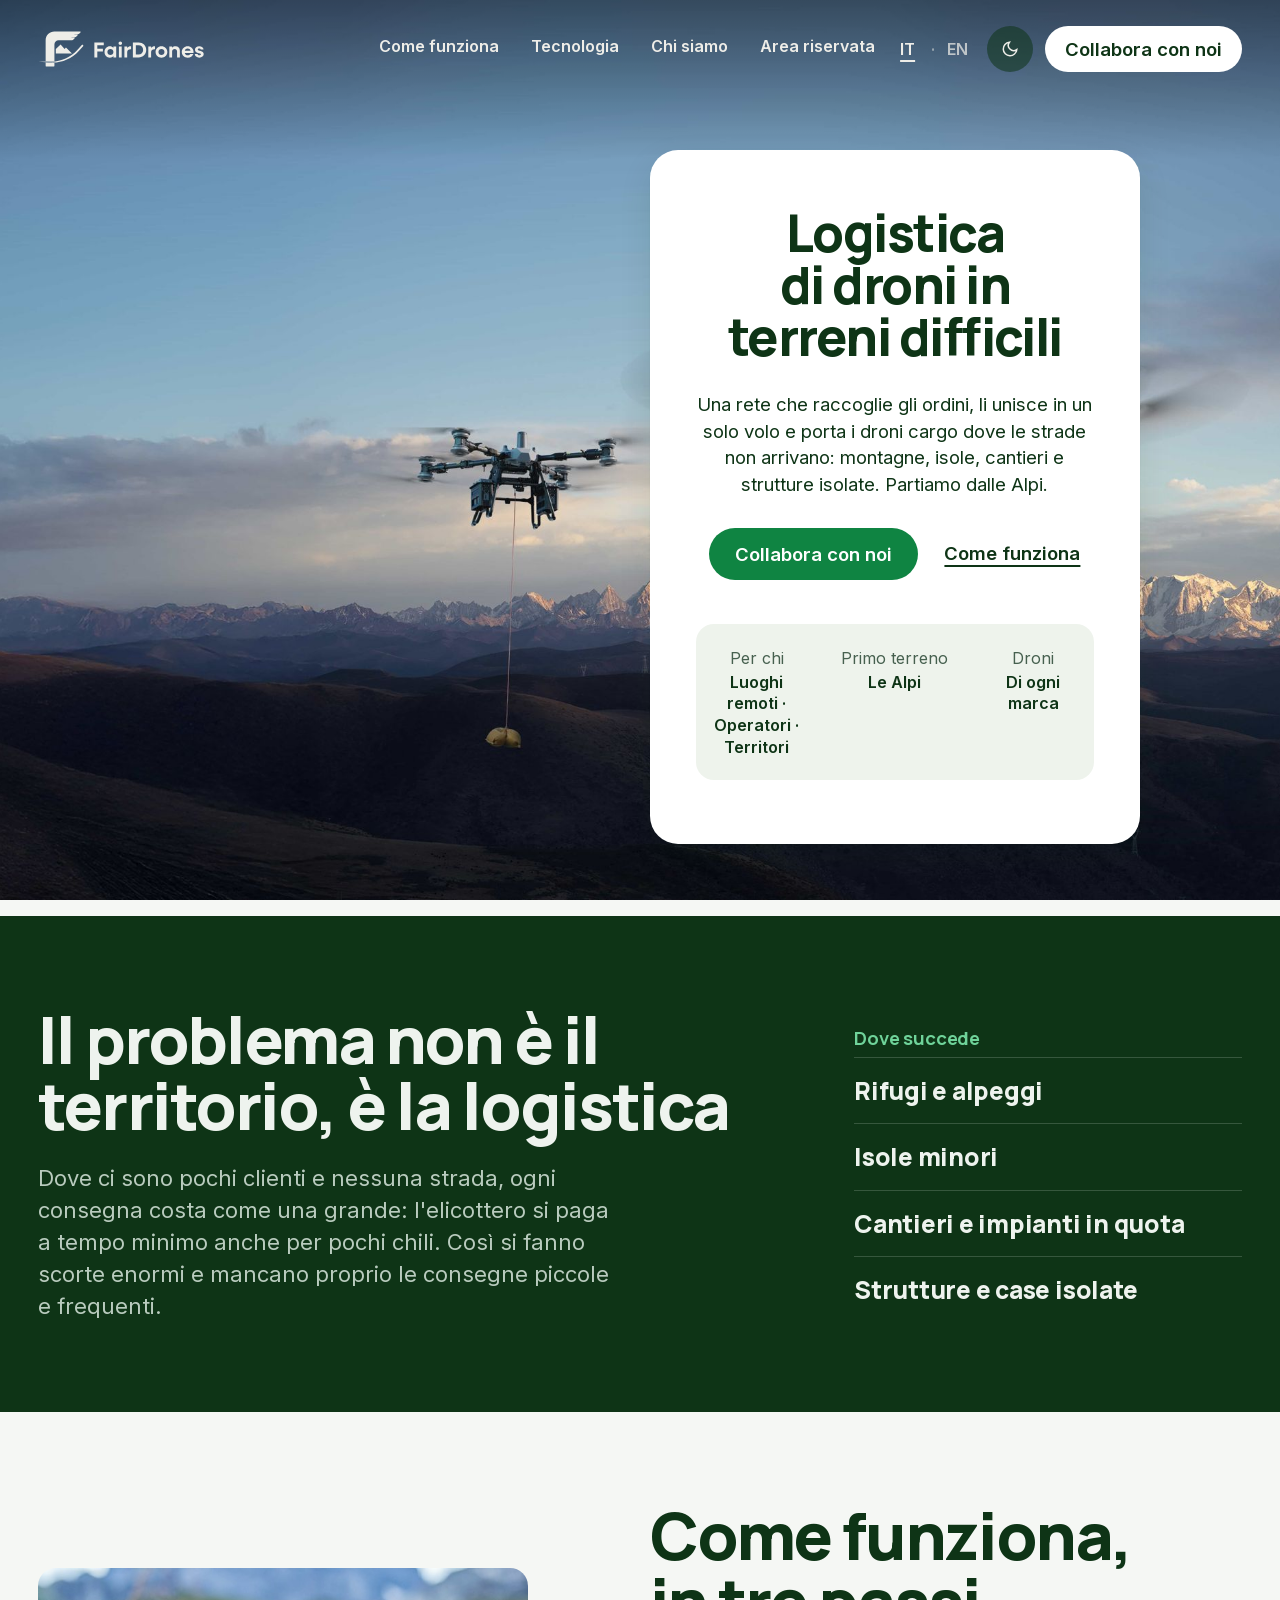
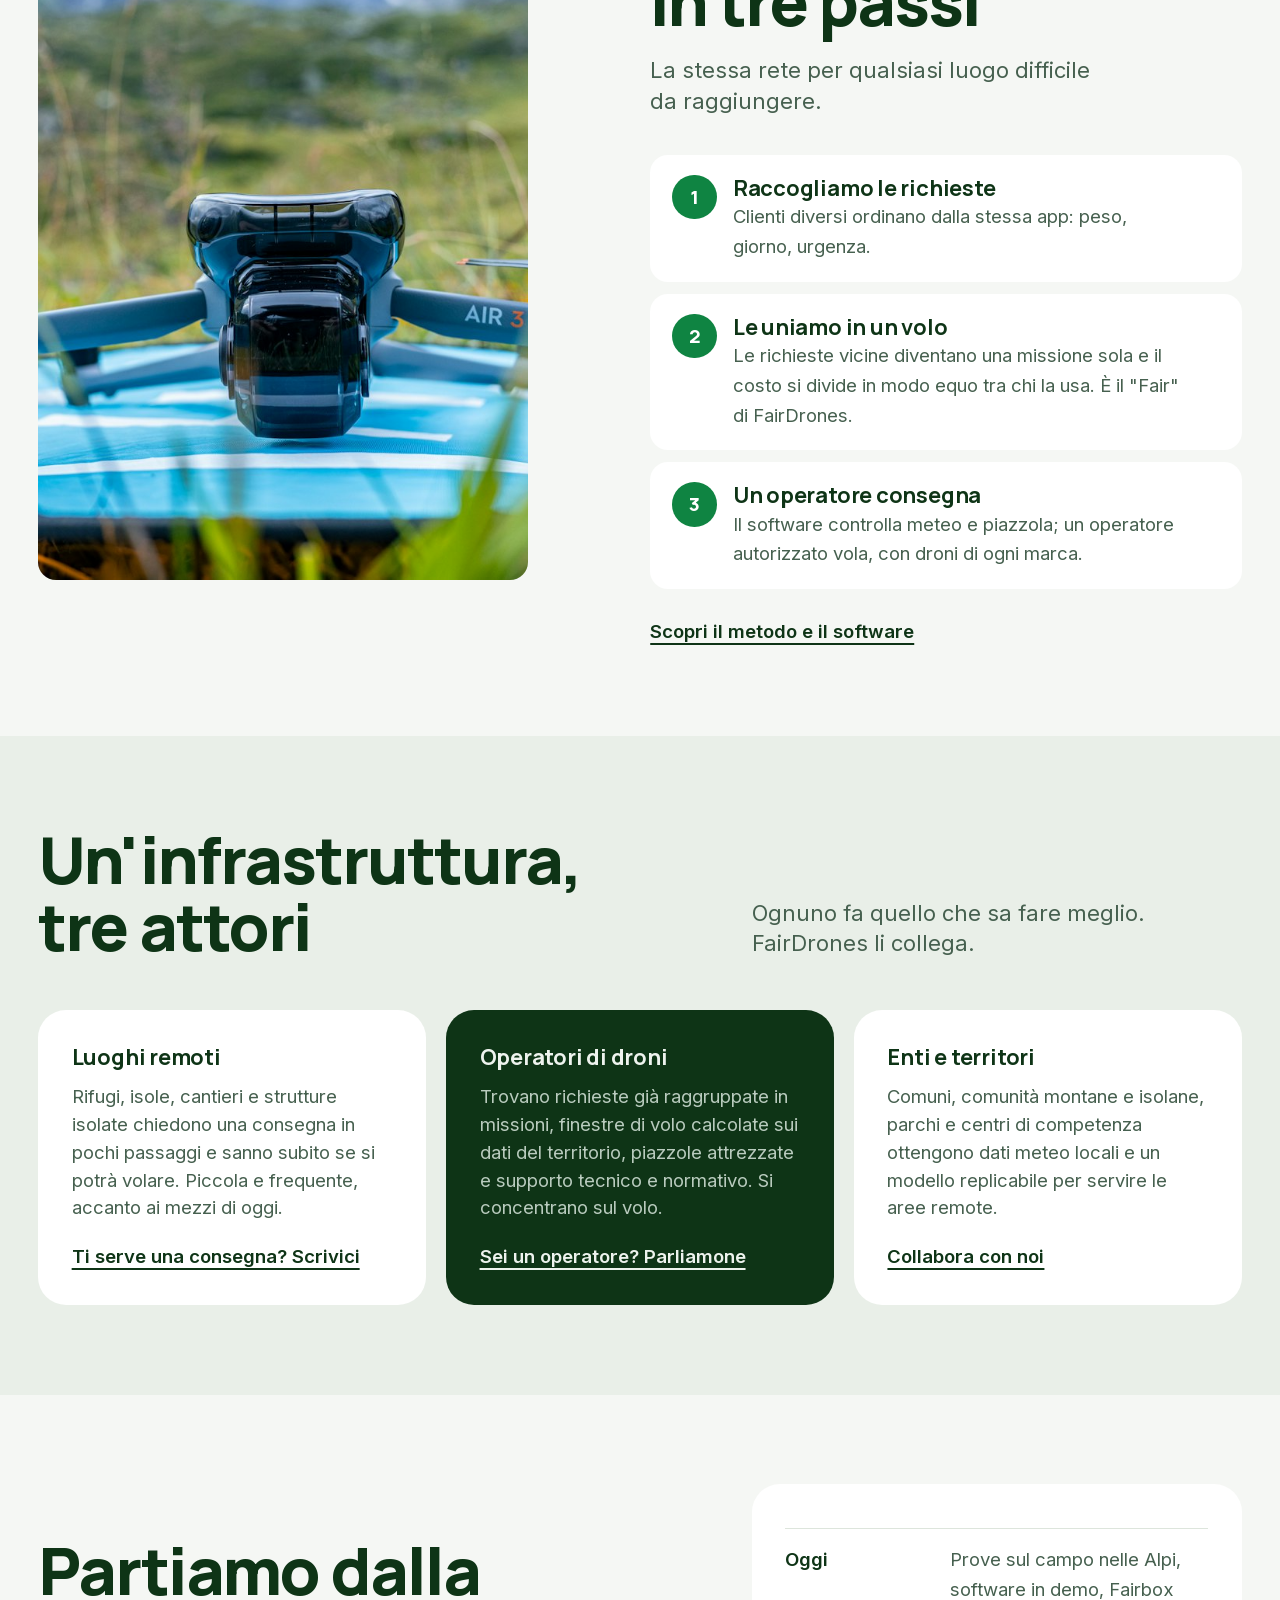
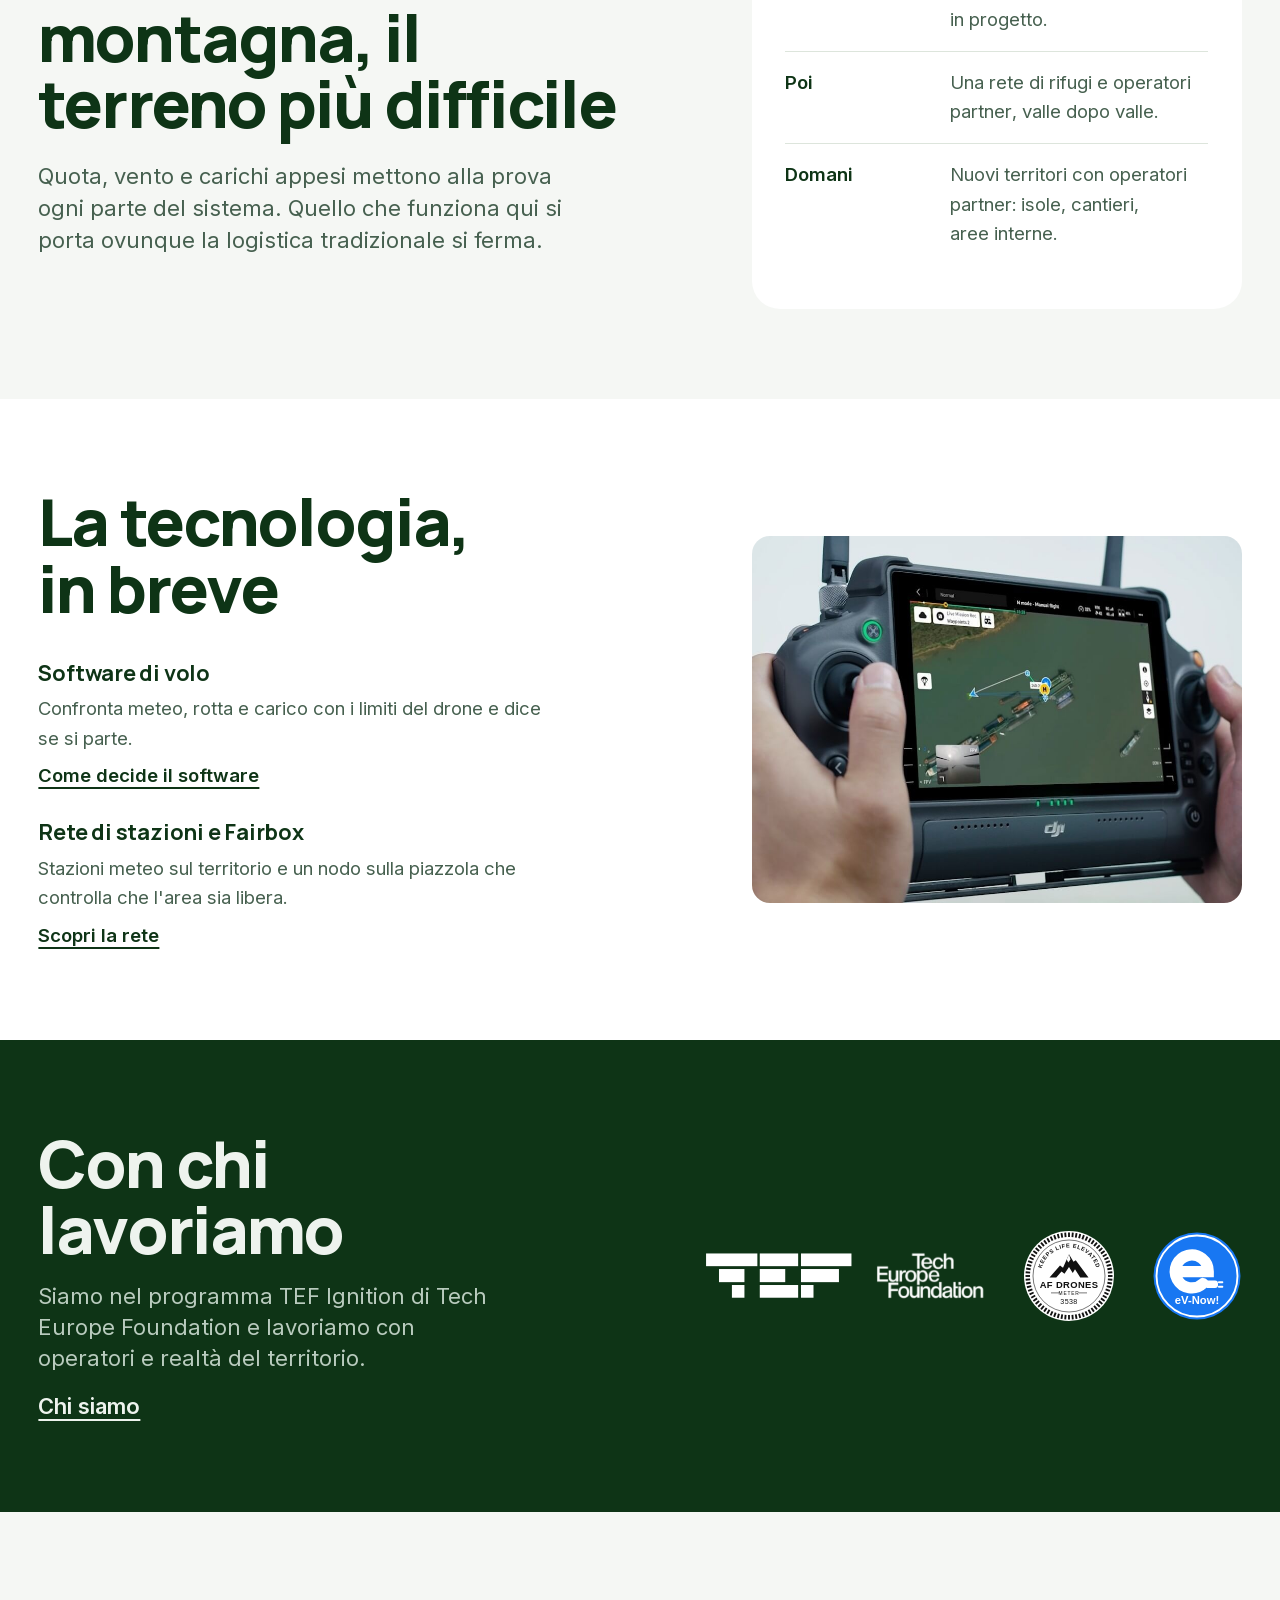
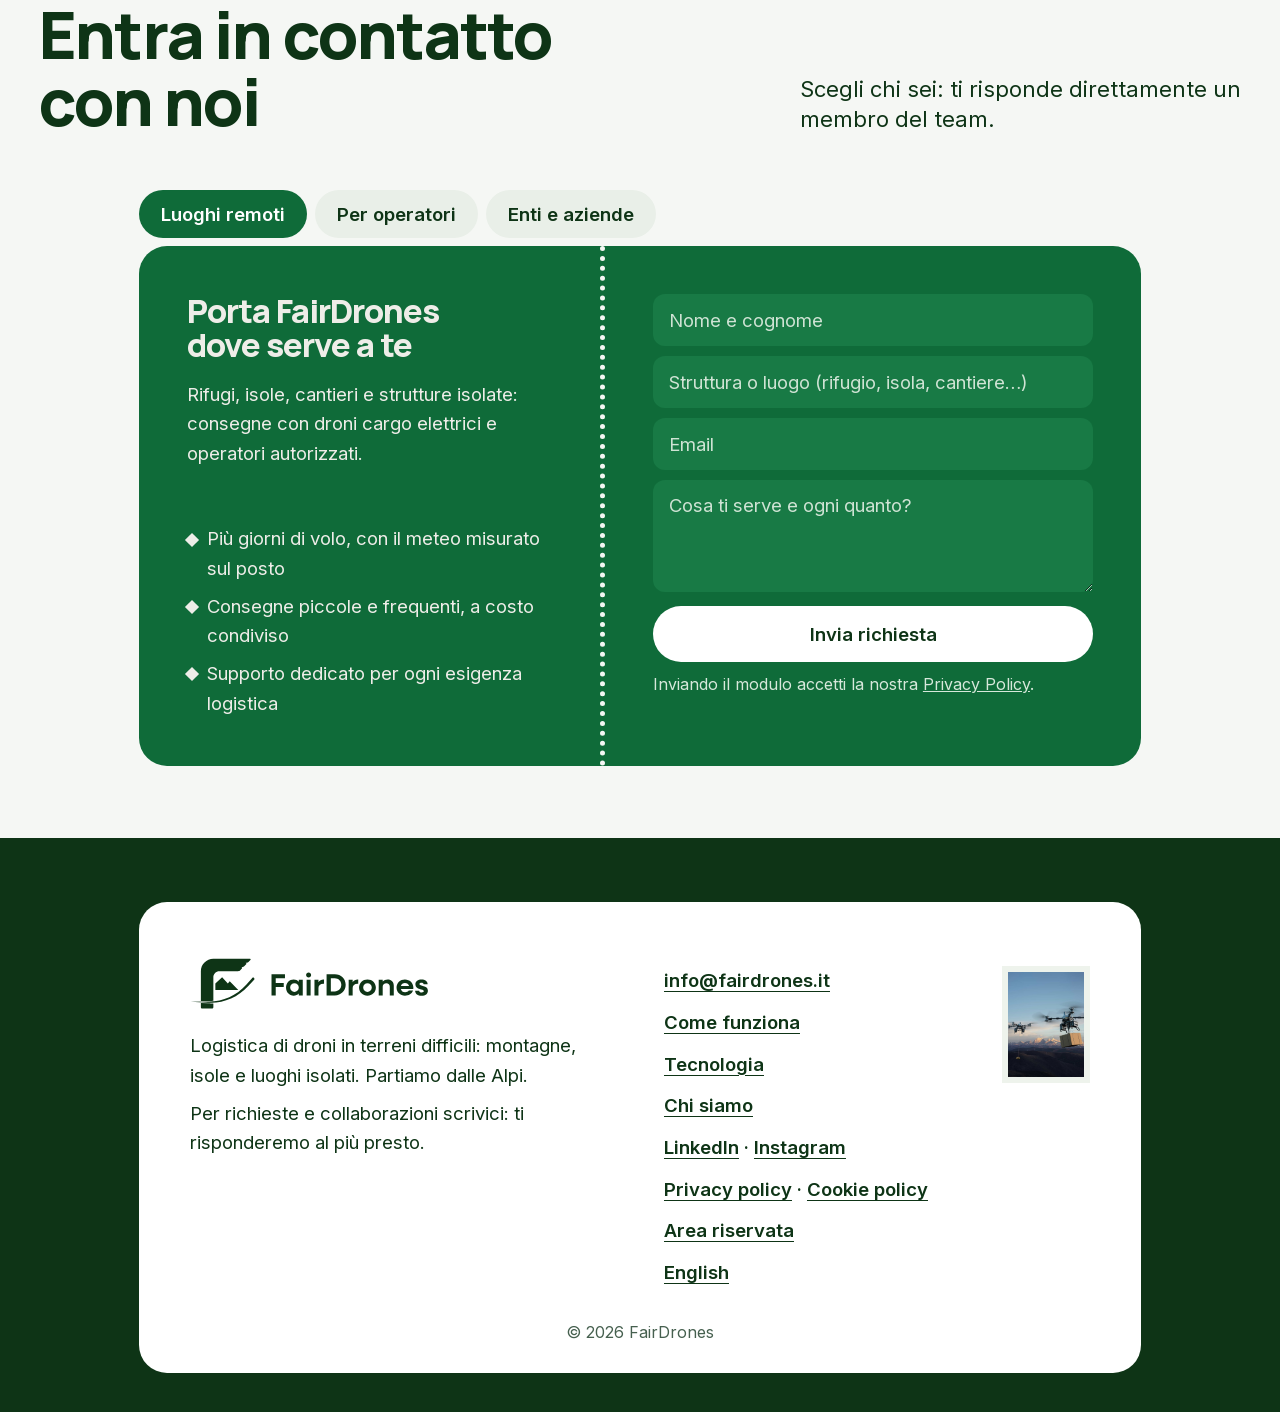
==== commit de12df38: "Homepage generale: logistica di droni per tutti i terreni difficili Dai documenti su scalabilita' e " ====
--- a/fairdrones-redesign/index.html
+++ b/fairdrones-redesign/index.html
@@ -4,7 +4,7 @@
 <meta charset="UTF-8">
 <meta name="viewport" content="width=device-width, initial-scale=1">
 <title>FairDrones · Logistica di droni in terreni difficili</title>
-<meta name="description" content="FairDrones rende possibili le consegne con droni cargo dove le strade non arrivano: meteo di valle, piazzole sicure e missioni pianificate per operatori autorizzati. Partiamo dai rifugi alpini.">
+<meta name="description" content="FairDrones porta la logistica con droni cargo dove le strade non arrivano: montagne, isole, cantieri e strutture isolate. Una rete che raccoglie le richieste, le unisce in un volo e divide il costo in modo equo.">
 <link rel="canonical" href="https://fairdrones.it/">
 <link rel="alternate" hreflang="it" href="https://fairdrones.it/">
 <link rel="alternate" hreflang="en" href="https://fairdrones.it/en/">
@@ -12,7 +12,7 @@
 <meta property="og:type" content="website">
 <meta property="og:site_name" content="FairDrones">
 <meta property="og:title" content="FairDrones · Logistica di droni in terreni difficili">
-<meta property="og:description" content="Consegne con droni cargo dove le strade non arrivano: meteo di valle, piazzole sicure e missioni pianificate. Partiamo dai rifugi alpini.">
+<meta property="og:description" content="Logistica con droni cargo dove le strade non arrivano: una rete che unisce le richieste in un volo e divide il costo in modo equo. Partiamo dalle Alpi.">
 <meta property="og:url" content="https://fairdrones.it/">
 <meta property="og:image" content="https://fairdrones.it/assets/img/flycart-1200.jpg">
 <meta property="og:image:width" content="1200">
@@ -21,7 +21,7 @@
 <meta property="og:locale:alternate" content="en_GB">
 <meta name="twitter:card" content="summary_large_image">
 <meta name="twitter:title" content="FairDrones · Logistica di droni in terreni difficili">
-<meta name="twitter:description" content="Consegne con droni cargo dove le strade non arrivano: meteo di valle, piazzole sicure e missioni pianificate. Partiamo dai rifugi alpini.">
+<meta name="twitter:description" content="Logistica con droni cargo dove le strade non arrivano: una rete che unisce le richieste in un volo e divide il costo in modo equo. Partiamo dalle Alpi.">
 <meta name="twitter:image" content="https://fairdrones.it/assets/img/flycart-1200.jpg">
 <link rel="icon" href="assets/img/favicon.svg" type="image/svg+xml">
 <link rel="icon" href="assets/img/favicon-32.png" sizes="32x32" type="image/png">
@@ -68,32 +68,51 @@
 
     <article class="card waybill">
       <h1 id="hero-title" class="display" data-rise>Logistica di droni in terreni difficili</h1>
-      <p class="card-lead" data-rise>Prepariamo tutto quello che serve per consegnare con i droni cargo dove le strade non arrivano: meteo, piazzole e missioni. A volare sono operatori autorizzati. Partiamo dai rifugi alpini.</p>
+      <p class="card-lead" data-rise>Una rete che raccoglie gli ordini, li unisce in un solo volo e porta i droni cargo dove le strade non arrivano: montagne, isole, cantieri e strutture isolate. Partiamo dalle Alpi.</p>
       <p class="card-actions" data-rise>
         <a href="#contatti" class="btn btn-accent">Collabora con noi</a>
-        <a href="come-funziona.html" class="textlink">Come funziona</a>
+        <a href="#come-funziona" class="textlink">Come funziona</a>
       </p>
 
       <dl class="waybill-fields" data-rise>
-        <div><dt>Per chi</dt><dd>Rifugi · Operatori · Territori</dd></div>
-        <div><dt>Primo caso d'uso</dt><dd>Rifornimento dei rifugi</dd></div>
+        <div><dt>Per chi</dt><dd>Luoghi remoti · Operatori · Territori</dd></div>
+        <div><dt>Primo terreno</dt><dd>Le Alpi</dd></div>
         <div><dt>Droni</dt><dd>Di ogni marca</dd></div>
       </dl>
 
     </article>
   </section>
 
+  <!-- IL PROBLEMA: la tassa dell'isolamento -->
+  <section class="problem" id="problema" aria-labelledby="problem-title">
+    <div class="grid">
+      <div class="problem-copy">
+        <h2 id="problem-title" class="display head" data-rise>Il problema non è il territorio, è la logistica</h2>
+        <p class="problem-text" data-rise>Dove ci sono pochi clienti e nessuna strada, ogni consegna costa come una grande: l'elicottero si paga a tempo minimo anche per pochi chili. Così si fanno scorte enormi e mancano proprio le consegne piccole e frequenti.</p>
+      </div>
+      <div class="problem-places" data-rise>
+        <h3>Dove succede</h3>
+        <ul class="uses">
+          <li>Rifugi e alpeggi</li>
+          <li>Isole minori</li>
+          <li>Cantieri e impianti in quota</li>
+          <li>Strutture e case isolate</li>
+        </ul>
+      </div>
+    </div>
+  </section>
+
   <!-- COME FUNZIONA, IN BREVE -->
   <section class="steps" id="come-funziona" aria-labelledby="steps-title">
     <div class="grid">
       <figure class="ph steps-photo" data-rise><img src="assets/img/tab-efficienza.jpg" width="1400" height="788" alt="Drone pronto al decollo su una piazzola in un prato di montagna" loading="lazy"></figure>
       <div class="steps-body">
-        <h2 id="steps-title" class="display head" data-rise>Come funziona,<br> in tre passi</h2>
-        <p class="steps-lead" data-rise>Dalla richiesta alla consegna, senza complicazioni per chi è in quota.</p>
+        <h2 id="steps-title" class="display head" data-rise>Come funziona, in tre passi</h2>
+        <p class="steps-lead" data-rise>La stessa rete per qualsiasi luogo difficile da raggiungere.</p>
         <ol class="steps-list" data-rise>
-          <li><h3>Il rifugio chiede</h3><p>Sceglie giorno e quantità in pochi passaggi.</p></li>
-          <li><h3>Il software decide</h3><p>Controlla il meteo della valle e dice se e quando si può volare.</p></li>
-          <li><h3>L'operatore consegna</h3><p>Un operatore autorizzato vola fino alla piazzola del rifugio.</p></li>
+          <li><h3>Raccogliamo le richieste</h3><p>Clienti diversi ordinano dalla stessa app: peso, giorno, urgenza.</p></li>
+          <li><h3>Le uniamo in un volo</h3><p>Le richieste vicine diventano una missione sola e il costo si divide in modo equo tra chi la usa. È il "Fair" di FairDrones.</p></li>
+          <li><h3>Un operatore consegna</h3><p>Il software controlla meteo e piazzola; un operatore autorizzato vola, con droni di ogni marca.</p></li>
         </ol>
         <p data-rise><a href="come-funziona.html" class="textlink">Scopri il metodo e il software</a></p>
       </div>
@@ -108,31 +127,45 @@
     </div>
     <ul class="eco-grid">
       <li class="eco-card" data-rise>
-        <span class="eco-num" aria-hidden="true">01</span>
-        <h3>Rifugi e chi vive in quota</h3>
-        <p>Chiedono un rifornimento in pochi passaggi e sanno subito se si potrà volare. Consegne piccole e frequenti, accanto all'elicottero.</p>
-        <a href="#contatti-rifugi" class="textlink">Sei un rifugio? Scrivici</a>
+        <h3>Luoghi remoti</h3>
+        <p>Rifugi, isole, cantieri e strutture isolate chiedono una consegna in pochi passaggi e sanno subito se si potrà volare. Piccola e frequente, accanto ai mezzi di oggi.</p>
+        <a href="#contatti-rifugi" class="textlink">Ti serve una consegna? Scrivici</a>
       </li>
       <li class="eco-card eco-card-key" data-rise>
-        <span class="eco-num" aria-hidden="true">02</span>
         <h3>Operatori di droni</h3>
-        <p>Trovano richieste già raggruppate in missioni, finestre di volo calcolate sui dati della valle, piazzole attrezzate e supporto tecnico e normativo. Si concentrano sul volo.</p>
+        <p>Trovano richieste già raggruppate in missioni, finestre di volo calcolate sui dati del territorio, piazzole attrezzate e supporto tecnico e normativo. Si concentrano sul volo.</p>
         <a href="#contatti-operatori" class="textlink">Sei un operatore? Parliamone</a>
       </li>
       <li class="eco-card" data-rise>
-        <span class="eco-num" aria-hidden="true">03</span>
         <h3>Enti e territori</h3>
-        <p>Comuni, comunità montane, parchi e centri di competenza ottengono dati meteo di valle e un modello replicabile per servire le aree remote.</p>
+        <p>Comuni, comunità montane e isolane, parchi e centri di competenza ottengono dati meteo locali e un modello replicabile per servire le aree remote.</p>
         <a href="#contatti-enti" class="textlink">Collabora con noi</a>
       </li>
     </ul>
   </section>
 
+  <!-- SCALABILITÀ: dalla montagna a ogni terreno difficile -->
+  <section class="scale" id="crescita" aria-labelledby="scale-title">
+    <div class="grid">
+      <div class="scale-copy">
+        <h2 id="scale-title" class="display head" data-rise>Partiamo dalla montagna, il terreno più difficile</h2>
+        <p class="scale-text" data-rise>Quota, vento e carichi appesi mettono alla prova ogni parte del sistema. Quello che funziona qui si porta ovunque la logistica tradizionale si ferma.</p>
+      </div>
+      <div class="slip roadmap" data-rise>
+        <ol>
+          <li><p class="roadmap-when">Oggi</p><p>Prove sul campo nelle Alpi, software in demo, Fairbox in progetto.</p></li>
+          <li><p class="roadmap-when">Poi</p><p>Una rete di rifugi e operatori partner, valle dopo valle.</p></li>
+          <li><p class="roadmap-when">Domani</p><p>Nuovi territori con operatori partner: isole, cantieri, aree interne.</p></li>
+        </ol>
+      </div>
+    </div>
+  </section>
+
   <!-- LA TECNOLOGIA, IN BREVE -->
   <section class="brief" id="tecnologia" aria-labelledby="brief-title">
     <div class="grid">
       <div class="brief-body">
-        <h2 id="brief-title" class="display head" data-rise>La tecnologia,<br> in breve</h2>
+        <h2 id="brief-title" class="display head" data-rise>La tecnologia, in breve</h2>
         <ul class="brief-list" data-rise>
         <li>
           <h3>Software di volo</h3>
@@ -140,8 +173,8 @@
           <a href="come-funziona.html#come-decide" class="textlink">Come decide il software</a>
         </li>
         <li>
-          <h3>Rete di valle e Fairbox</h3>
-          <p>Una stazione meteo per valle e un nodo sulla piazzola che controlla che l'area sia libera.</p>
+          <h3>Rete di stazioni e Fairbox</h3>
+          <p>Stazioni meteo sul territorio e un nodo sulla piazzola che controlla che l'area sia libera.</p>
           <a href="tecnologia.html" class="textlink">Scopri la rete</a>
         </li>
         </ul>
@@ -176,7 +209,7 @@
     <span id="contatti-rifugi" class="tab-anchor"></span><span id="contatti-operatori" class="tab-anchor"></span><span id="contatti-enti" class="tab-anchor"></span>
     <div class="contact-tabs" data-tabs>
       <div class="tablist" role="tablist" aria-label="Tipo di contatto" data-rise>
-        <button class="tab" role="tab" aria-selected="true" aria-controls="panel-rifugi" id="tab-rifugi" tabindex="0">Per rifugi</button>
+        <button class="tab" role="tab" aria-selected="true" aria-controls="panel-rifugi" id="tab-rifugi" tabindex="0">Luoghi remoti</button>
         <button class="tab" role="tab" aria-selected="false" aria-controls="panel-operatori" id="tab-operatori" tabindex="-1">Per operatori</button>
         <button class="tab" role="tab" aria-selected="false" aria-controls="panel-aziende" id="tab-aziende" tabindex="-1">Enti e aziende</button>
       </div>
@@ -184,28 +217,28 @@
       <!-- SCHERMATA 1: PER RIFUGI -->
       <div id="panel-rifugi" class="panel coupon" role="tabpanel" aria-labelledby="tab-rifugi">
         <div class="coupon-left">
-          <h3 class="display coupon-title">Porta FairDrones<br> nel tuo rifugio</h3>
-          <p>Rifornimenti in quota con droni cargo elettrici e operatori autorizzati.</p>
+          <h3 class="display coupon-title">Porta FairDrones<br> dove serve a te</h3>
+          <p>Rifugi, isole, cantieri e strutture isolate: consegne con droni cargo elettrici e operatori autorizzati.</p>
           <ul class="checks">
-            <li>Più giorni di volo, con il meteo misurato in valle</li>
-            <li>Consegne piccole e frequenti, accanto all'elicottero</li>
+            <li>Più giorni di volo, con il meteo misurato sul posto</li>
+            <li>Consegne piccole e frequenti, a costo condiviso</li>
             <li>Supporto dedicato per ogni esigenza logistica</li>
           </ul>
         </div>
         <form class="contact-form coupon-right" name="contatto-rifugi" action="/grazie.html" method="POST" data-netlify="true" netlify-honeypot="bot-field">
           <input type="hidden" name="form-name" value="contatto-rifugi">
-          <input type="hidden" name="subject" data-remove-prefix value="Nuova richiesta dal sito FairDrones — Rifugio">
-          <input type="hidden" name="tipo" value="Rifugio">
+          <input type="hidden" name="subject" data-remove-prefix value="Nuova richiesta dal sito FairDrones — Luogo remoto">
+          <input type="hidden" name="tipo" value="Luogo remoto">
           <input type="hidden" name="lingua" value="IT">
           <input type="text" name="bot-field" class="hp" tabindex="-1" autocomplete="off" data-lpignore="true" data-1p-ignore aria-hidden="true">
           <label class="sr" for="rifugio-nome">Nome e Cognome</label>
           <input type="text" id="rifugio-nome" name="nome" placeholder="Nome e cognome" autocomplete="name" required>
-          <label class="sr" for="rifugio-struttura">Nome Rifugio</label>
-          <input type="text" id="rifugio-struttura" name="rifugio" placeholder="Nome del rifugio" required>
+          <label class="sr" for="rifugio-struttura">Struttura o luogo</label>
+          <input type="text" id="rifugio-struttura" name="rifugio" placeholder="Struttura o luogo (rifugio, isola, cantiere…)" required>
           <label class="sr" for="rifugio-email">Email</label>
           <input type="email" id="rifugio-email" name="email" placeholder="Email" autocomplete="email" required>
           <label class="sr" for="rifugio-messaggio">Messaggio / Richiesta</label>
-          <textarea id="rifugio-messaggio" name="messaggio" placeholder="Di quali rifornimenti hai bisogno?"></textarea>
+          <textarea id="rifugio-messaggio" name="messaggio" placeholder="Cosa ti serve e ogni quanto?"></textarea>
           <button type="submit" class="btn btn-submit">Invia richiesta</button>
           <p class="form-note">Inviando il modulo accetti la nostra <a href="privacy-policy.html">Privacy Policy</a>.</p>
           <p class="form-status" role="status" aria-live="polite"></p>
@@ -295,7 +328,7 @@
   <div class="back-card">
     <div class="back-left">
       <p class="back-name" role="img" aria-label="FairDrones"><svg class="wm-mark" viewBox="278 118 286 224" aria-hidden="true" focusable="false"><g fill="currentColor"><path d="M 350.3 311.0 L 355.9 311.4 C 364.1 311.9 372.1 312.0 380.2 311.6 L 380.2 310.0 C 374.2 310.6 368.1 310.9 362.0 310.9 Z M 350.3 311.0"/><path d="M 369.9 316.8 C 365.2 316.8 360.4 316.7 355.6 316.4 L 325.6 314.4 L 325.6 333.5 C 325.6 336.6 328.1 339.2 331.3 339.2 L 374.5 339.2 C 377.6 339.2 380.2 336.6 380.2 333.5 L 380.2 316.6 C 376.8 316.7 373.3 316.8 369.9 316.8"/><path d="M 362.0 305.9 C 368.1 305.9 374.2 305.6 380.2 305.0 L 380.2 201.7 C 380.2 187.2 391.9 175.5 406.4 175.5 L 489.3 175.5 C 489.8 175.5 490.3 175.4 490.8 175.4 C 493.1 175.2 495.2 174.2 496.9 172.6 L 505.2 164.2 C 506.3 163.1 506.8 161.5 506.2 160.1 C 505.6 158.6 504.3 157.7 502.7 157.7 L 486.4 157.7 L 486.4 157.0 L 508.4 157.0 C 511.0 157.0 513.5 156.0 515.3 154.1 L 523.8 145.7 C 524.8 144.6 525.3 143.0 524.7 141.6 C 524.2 140.1 522.8 139.2 521.3 139.2 L 504.9 139.2 L 504.9 138.5 L 526.9 138.5 C 529.5 138.5 532.0 137.4 533.9 135.6 L 542.3 127.1 C 543.4 126.1 543.8 124.5 543.3 123.0 C 542.9 122.0 542.1 121.3 541.1 120.9 L 380.2 120.9 C 350.0 120.9 325.6 145.3 325.6 175.5 L 325.6 306.2 Z M 362.0 305.9"/><path d="M 489.3 258.0 L 389.0 258.0 L 389.0 229.7 L 418.6 202.1 L 443.7 229.7 L 451.9 220.1 Z M 489.3 258.0"/><path d="M 558.3 205.1 C 560.7 207.1 560.9 210.7 558.8 213.0 L 532.0 242.0 C 485.9 292.1 421.8 318.2 355.8 313.9 L 281.4 309.0 L 362.0 308.4 C 423.3 308.0 481.6 281.5 524.1 234.6 L 550.5 205.6 C 552.5 203.3 556.0 203.1 558.3 205.1"/></g></svg><svg class="wm-word" viewBox="178 383 486 75" aria-hidden="true" focusable="false"><g fill="currentColor"><path d="M 179.6 390.0 L 221.1 390.0 L 221.1 402.3 L 192.6 402.3 L 192.6 416.9 L 217.3 416.9 L 217.3 429.2 L 192.6 429.2 L 192.6 455.3 L 179.6 455.3 Z M 179.6 390.0"/><path d="M 263.7 431.1 C 263.7 423.6 258.0 417.8 250.3 417.8 C 242.8 417.8 237.1 423.6 237.1 431.1 C 237.1 438.7 242.8 444.5 250.3 444.5 C 258.0 444.5 263.7 438.7 263.7 431.1 M 224.4 431.1 C 224.4 416.8 234.5 405.9 248.0 405.9 C 254.4 405.9 259.8 408.4 263.7 412.7 L 263.7 407.0 L 276.0 407.0 L 276.0 455.3 L 263.7 455.3 L 263.7 449.6 C 259.8 453.8 254.4 456.4 248.0 456.4 C 234.5 456.4 224.4 445.5 224.4 431.1"/><path d="M 287.9 407.0 L 300.2 407.0 L 300.2 455.3 L 287.9 455.3 Z M 286.3 392.5 C 286.3 388.2 289.7 384.9 294.1 384.9 C 298.4 384.9 301.8 388.2 301.8 392.5 C 301.8 396.9 298.4 400.2 294.1 400.2 C 289.7 400.2 286.3 396.9 286.3 392.5"/><path d="M 312.1 407.0 L 324.4 407.0 L 324.4 414.3 C 328.2 409.3 333.4 406.3 339.8 406.3 L 341.6 406.3 L 341.6 418.9 L 339.8 418.9 C 329.9 418.9 324.4 424.1 324.4 432.3 L 324.4 455.3 L 312.1 455.3 Z M 312.1 407.0"/><path d="M 362.6 402.3 L 362.6 443.0 L 374.8 443.0 C 386.3 443.0 394.9 434.3 394.9 422.6 C 394.9 411.0 386.3 402.3 374.8 402.3 Z M 349.5 390.0 L 375.0 390.0 C 394.1 390.0 408.4 404.0 408.4 422.6 C 408.4 441.3 394.1 455.3 375.0 455.3 L 349.5 455.3 Z M 349.5 390.0"/><path d="M 417.6 407.0 L 429.9 407.0 L 429.9 414.3 C 433.7 409.3 438.9 406.3 445.3 406.3 L 447.1 406.3 L 447.1 418.9 L 445.3 418.9 C 435.4 418.9 429.9 424.1 429.9 432.3 L 429.9 455.3 L 417.6 455.3 Z M 417.6 407.0"/><path d="M 488.9 431.1 C 488.9 423.6 483.3 417.8 475.6 417.8 C 468.1 417.8 462.4 423.6 462.4 431.1 C 462.4 438.7 468.1 444.5 475.6 444.5 C 483.3 444.5 488.9 438.7 488.9 431.1 M 449.7 431.1 C 449.7 416.8 460.9 405.9 475.6 405.9 C 490.4 405.9 501.5 416.8 501.5 431.1 C 501.5 445.5 490.4 456.4 475.6 456.4 C 460.9 456.4 449.7 445.5 449.7 431.1"/><path d="M 510.3 407.0 L 522.6 407.0 L 522.6 412.4 C 526.4 408.1 531.7 405.9 538.0 405.9 C 549.3 405.9 556.8 413.3 556.8 424.6 L 556.8 455.3 L 544.5 455.3 L 544.5 428.6 C 544.5 422.1 540.3 417.8 534.0 417.8 C 527.2 417.8 522.6 422.1 522.6 428.8 L 522.6 455.3 L 510.3 455.3 Z M 510.3 407.0"/><path d="M 578.6 426.4 L 604.0 426.4 C 602.5 420.5 597.6 416.6 591.2 416.6 C 585.0 416.6 580.3 420.4 578.6 426.4 M 565.3 431.1 C 565.3 416.8 576.5 405.9 591.2 405.9 C 606.0 405.9 617.2 416.8 617.2 431.3 C 617.2 432.6 617.1 434.2 616.8 435.4 L 578.5 435.4 C 580.1 441.6 585.1 445.7 591.7 445.7 C 596.7 445.7 600.9 443.4 603.1 440.3 L 616.4 440.3 C 612.7 449.9 603.2 456.4 591.4 456.4 C 576.5 456.4 565.3 445.5 565.3 431.1"/><path d="M 622.7 440.8 L 635.1 440.8 C 635.1 444.1 638.4 446.3 642.8 446.3 C 646.9 446.3 649.7 444.4 649.7 441.8 C 649.7 434.0 623.5 438.5 623.5 421.2 C 623.5 411.5 631.6 405.9 642.2 405.9 C 653.5 405.9 661.3 412.1 661.3 420.7 L 649.0 420.7 C 649.0 417.9 646.2 415.9 642.1 415.9 C 638.4 415.9 635.8 417.6 635.8 420.1 C 635.8 427.7 662.1 423.3 662.1 440.6 C 662.1 450.1 654.3 456.4 642.8 456.4 C 630.8 456.4 622.7 449.9 622.7 440.8"/></g></svg></p>
-      <p>Logistica di droni in terreni difficili, a partire dai rifugi alpini.</p>
+      <p>Logistica di droni in terreni difficili: montagne, isole e luoghi isolati. Partiamo dalle Alpi.</p>
       <p>Per richieste e collaborazioni scrivici: ti risponderemo al più presto.</p>
     </div>
     <div class="back-right">
--- a/fairdrones-redesign/assets/style.css
+++ b/fairdrones-redesign/assets/style.css
@@ -2678,3 +2678,46 @@
   .page-hero { padding-top: 112px; }
   .page-hero h1 { font-size: var(--step-head); }
 }
+
+/* --------------------------------------------------------------------------
+   33. HOMEPAGE: il problema e la crescita
+   -------------------------------------------------------------------------- */
+.problem {
+  padding-block: var(--section);
+  background: var(--deep);
+  color: var(--on-deep);
+}
+.problem .grid { align-items: end; row-gap: 40px; }
+.problem-copy { grid-column: 1 / 8; }
+.problem-text {
+  margin-top: 24px;
+  max-width: 46ch;
+  font-size: var(--step-lead);
+  line-height: 1.45;
+  color: var(--on-deep-soft);
+}
+.problem-places { grid-column: 9 / 13; }
+.problem-places h3 {
+  font-size: var(--step-body);
+  color: #6fd39a;
+  margin-bottom: 8px;
+}
+.problem-places .uses { margin-top: 0; grid-template-columns: minmax(0, 1fr); }
+.problem-places .uses li { border-top-color: rgba(238, 243, 238, 0.18); }
+
+.eco { background: var(--ground-2); padding-block: var(--section); }
+
+.scale { padding-block: var(--section); }
+.scale .grid { align-items: center; row-gap: 40px; }
+.scale-copy { grid-column: 1 / 7; }
+.scale-text {
+  margin-top: 24px;
+  max-width: 42ch;
+  font-size: var(--step-lead);
+  line-height: 1.45;
+  color: var(--on-ground-soft);
+}
+
+@media (max-width: 1100px) {
+  .problem-copy, .problem-places, .scale-copy { grid-column: 1 / -1; }
+}
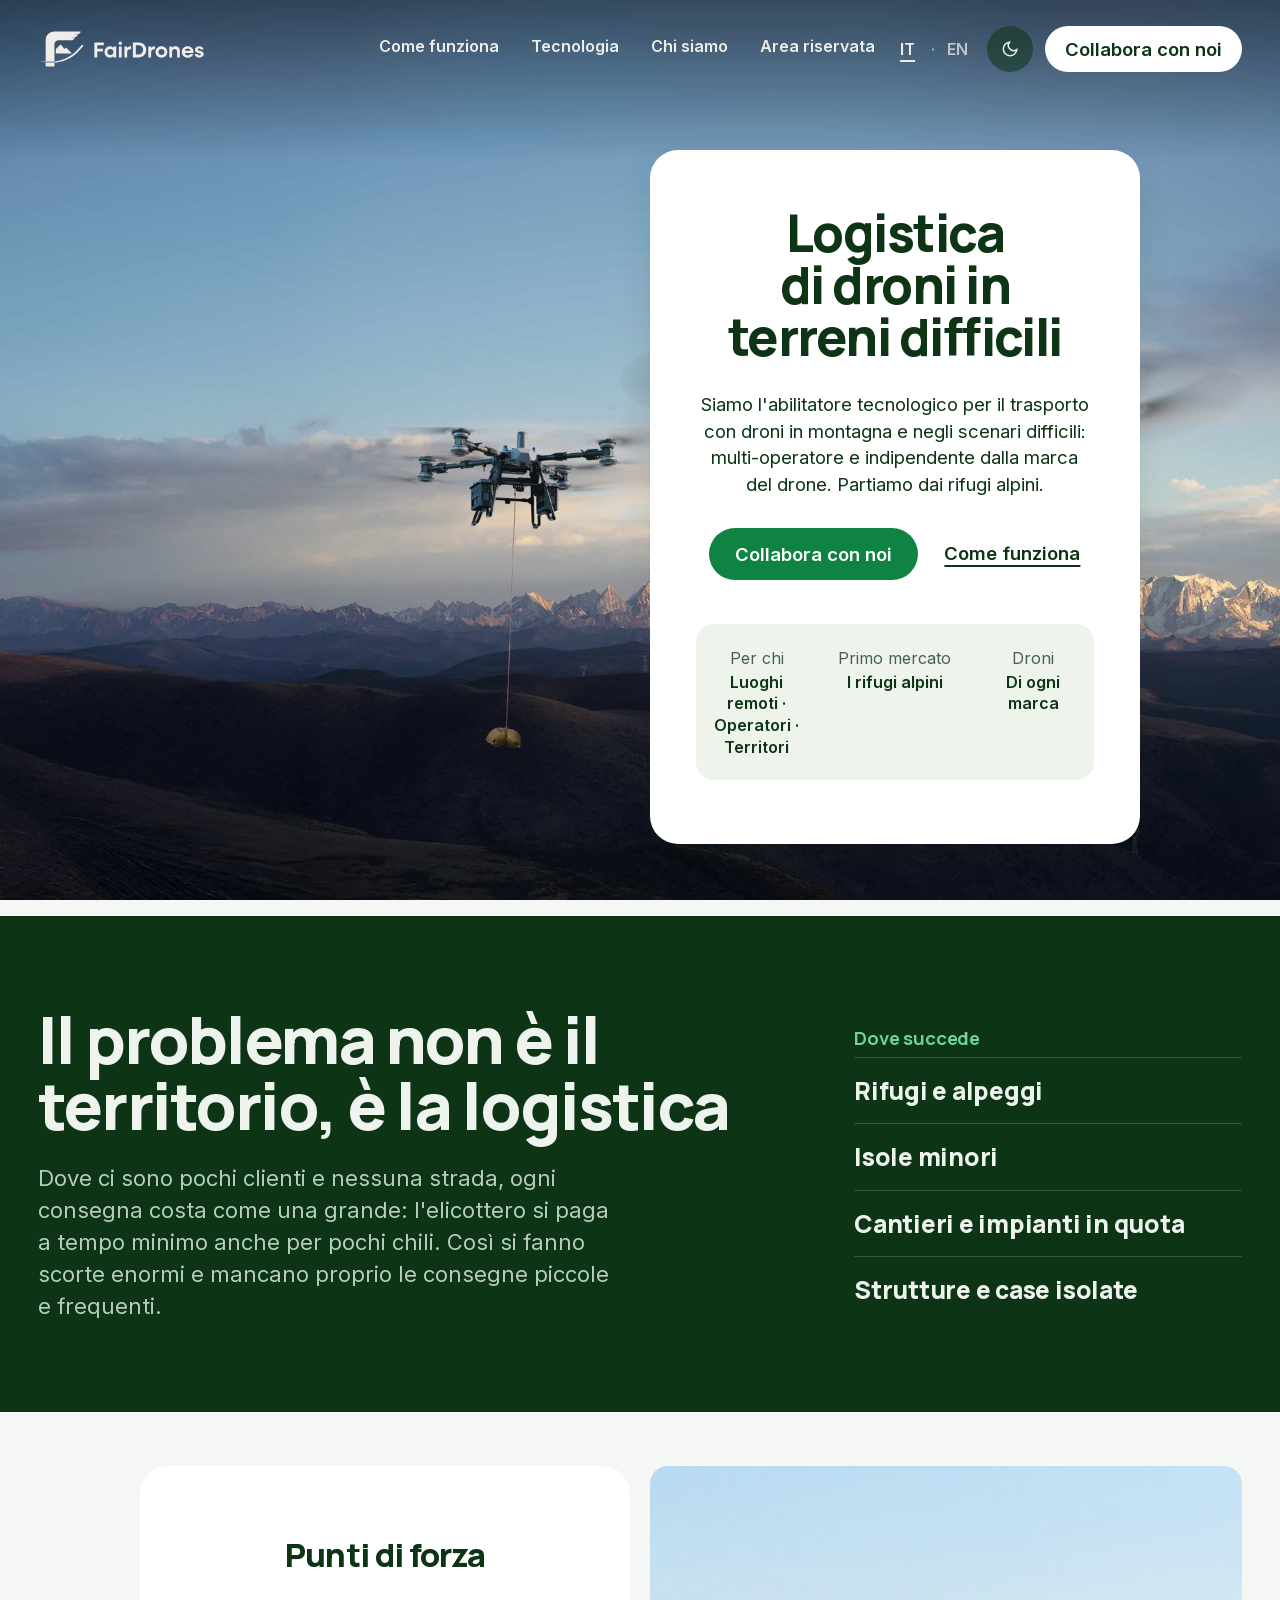
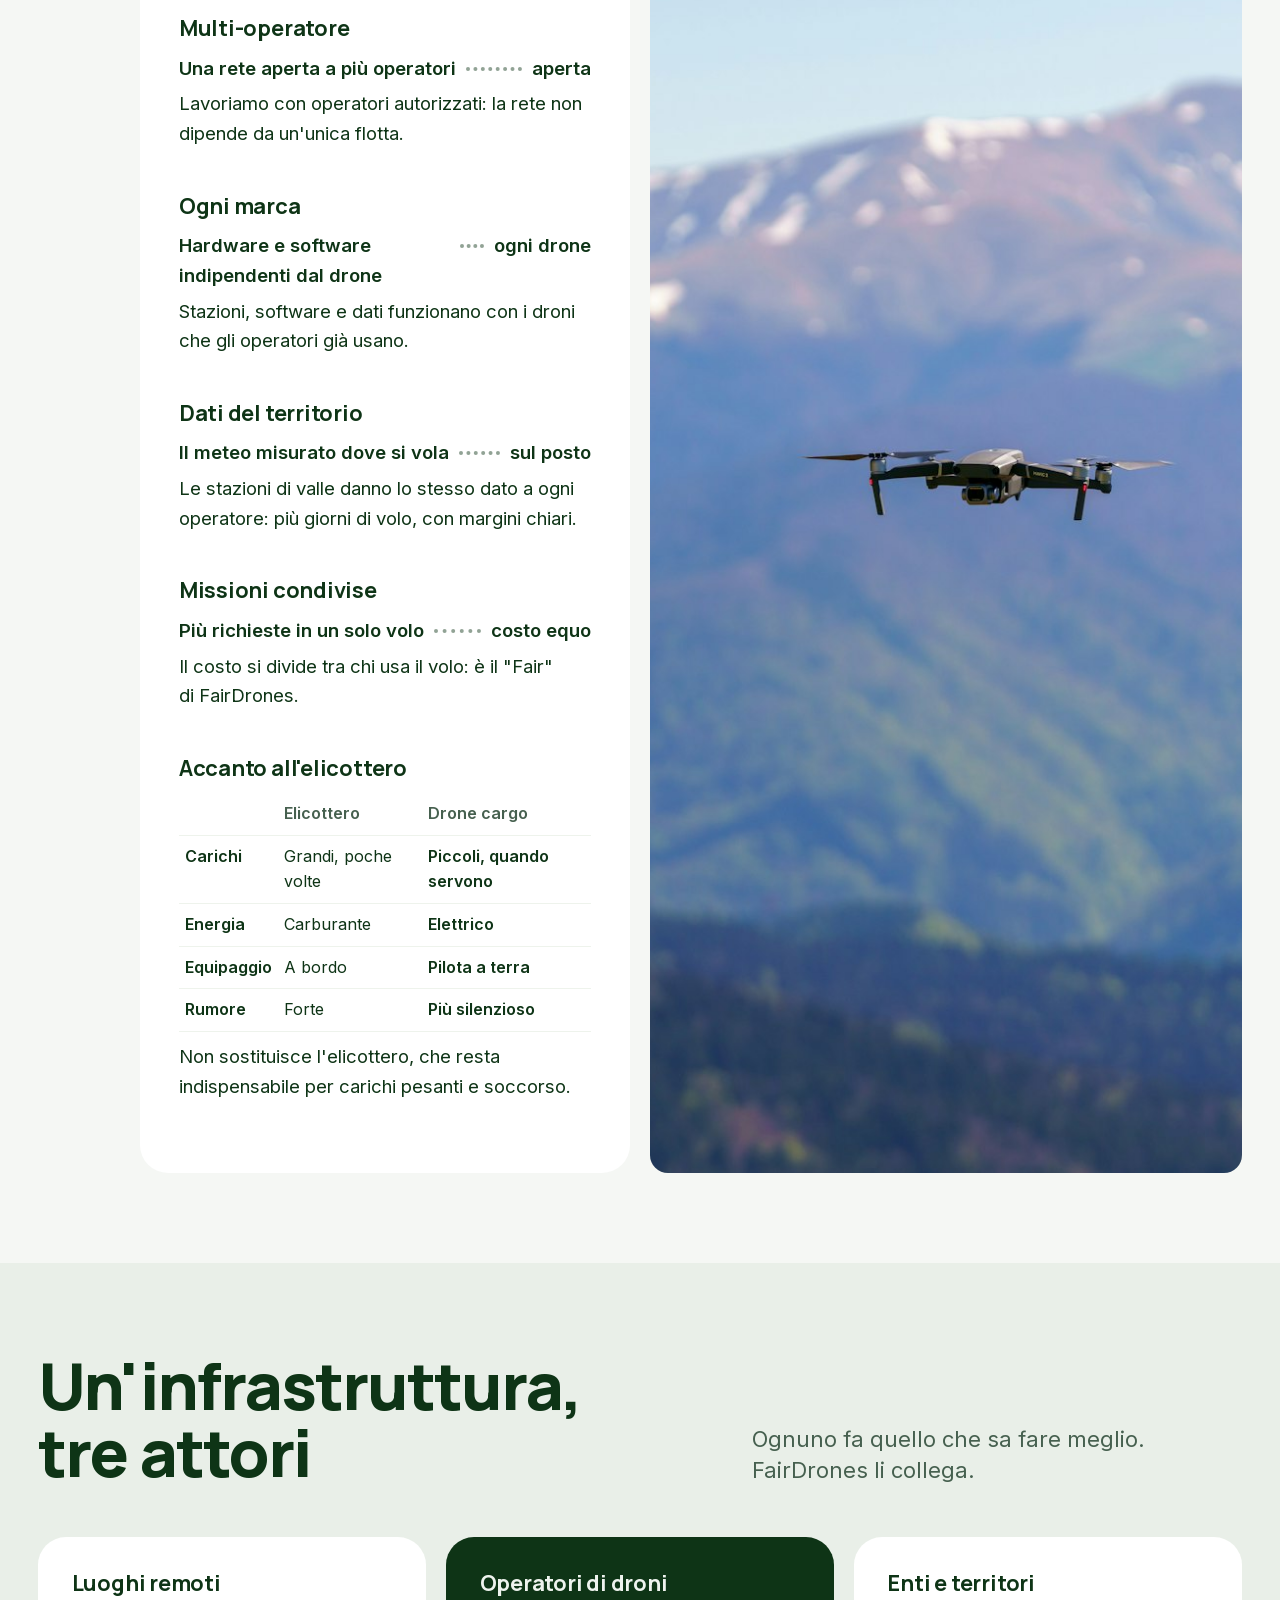
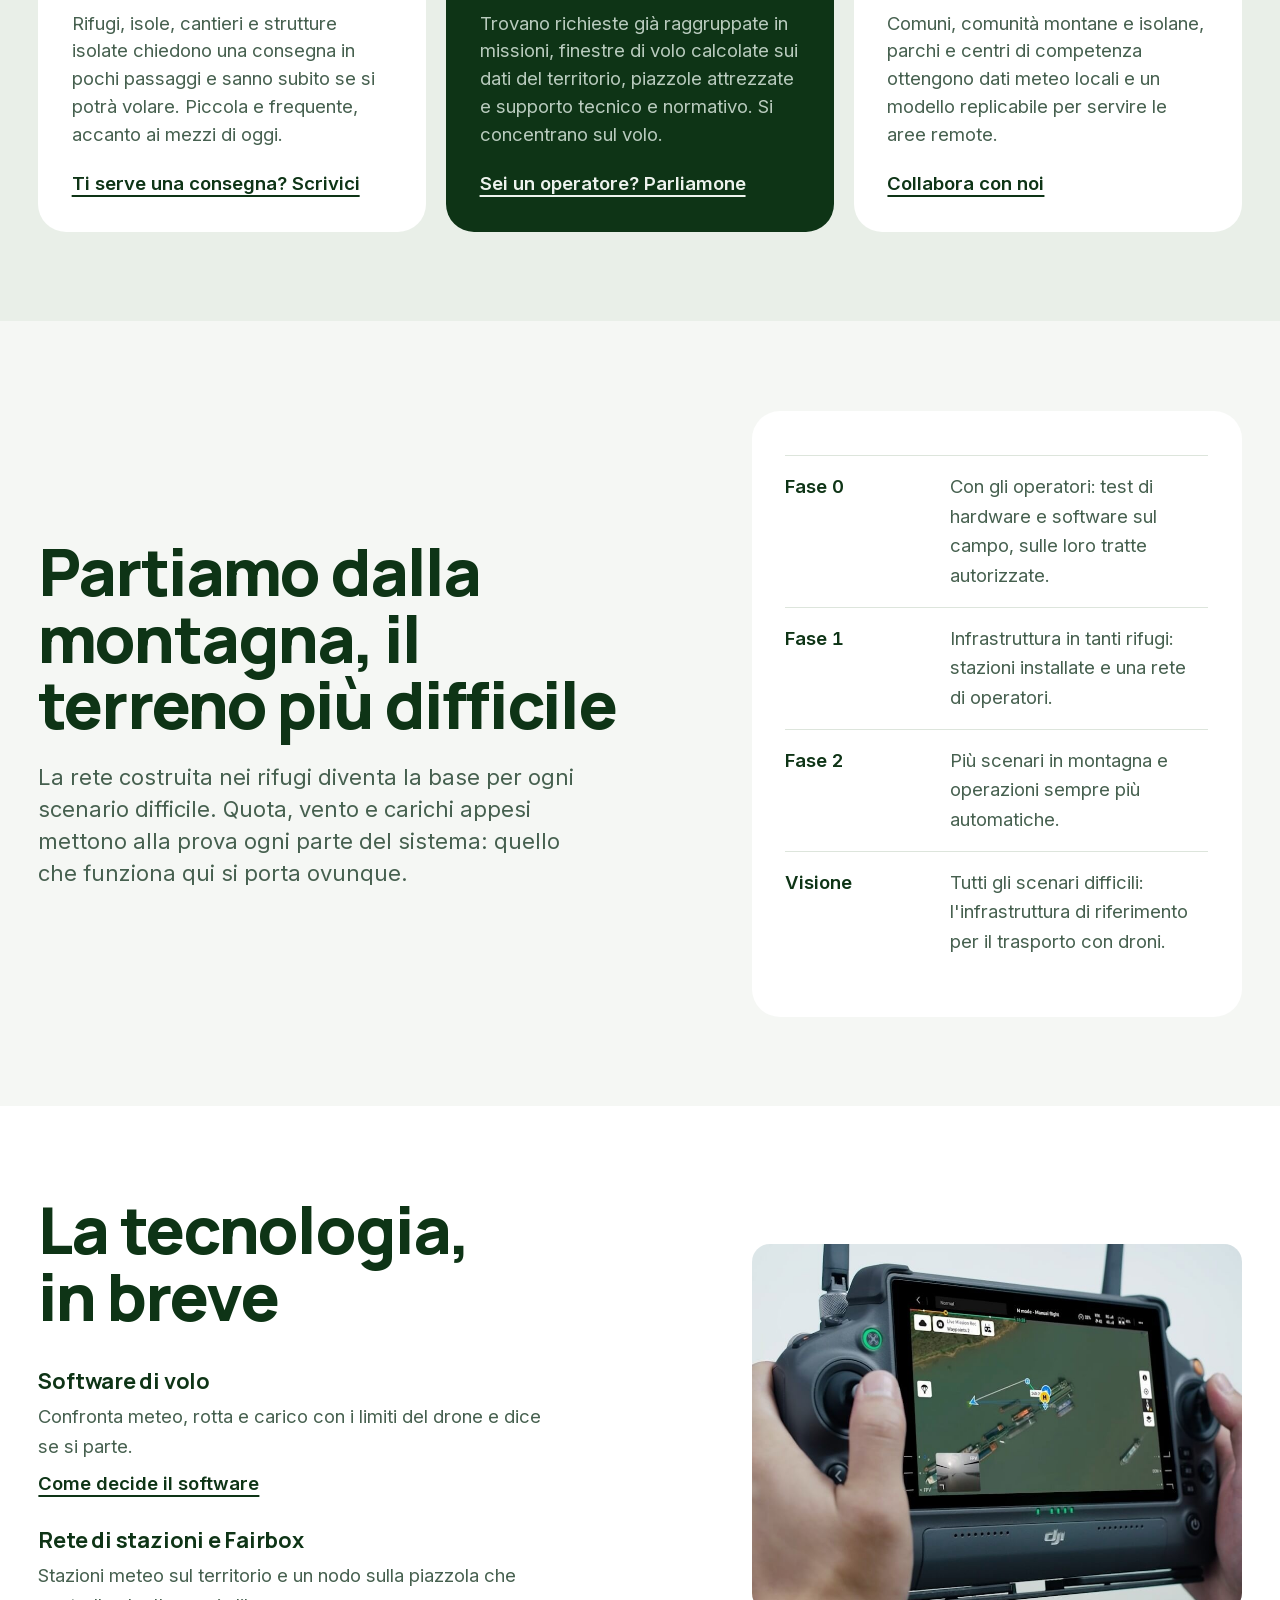
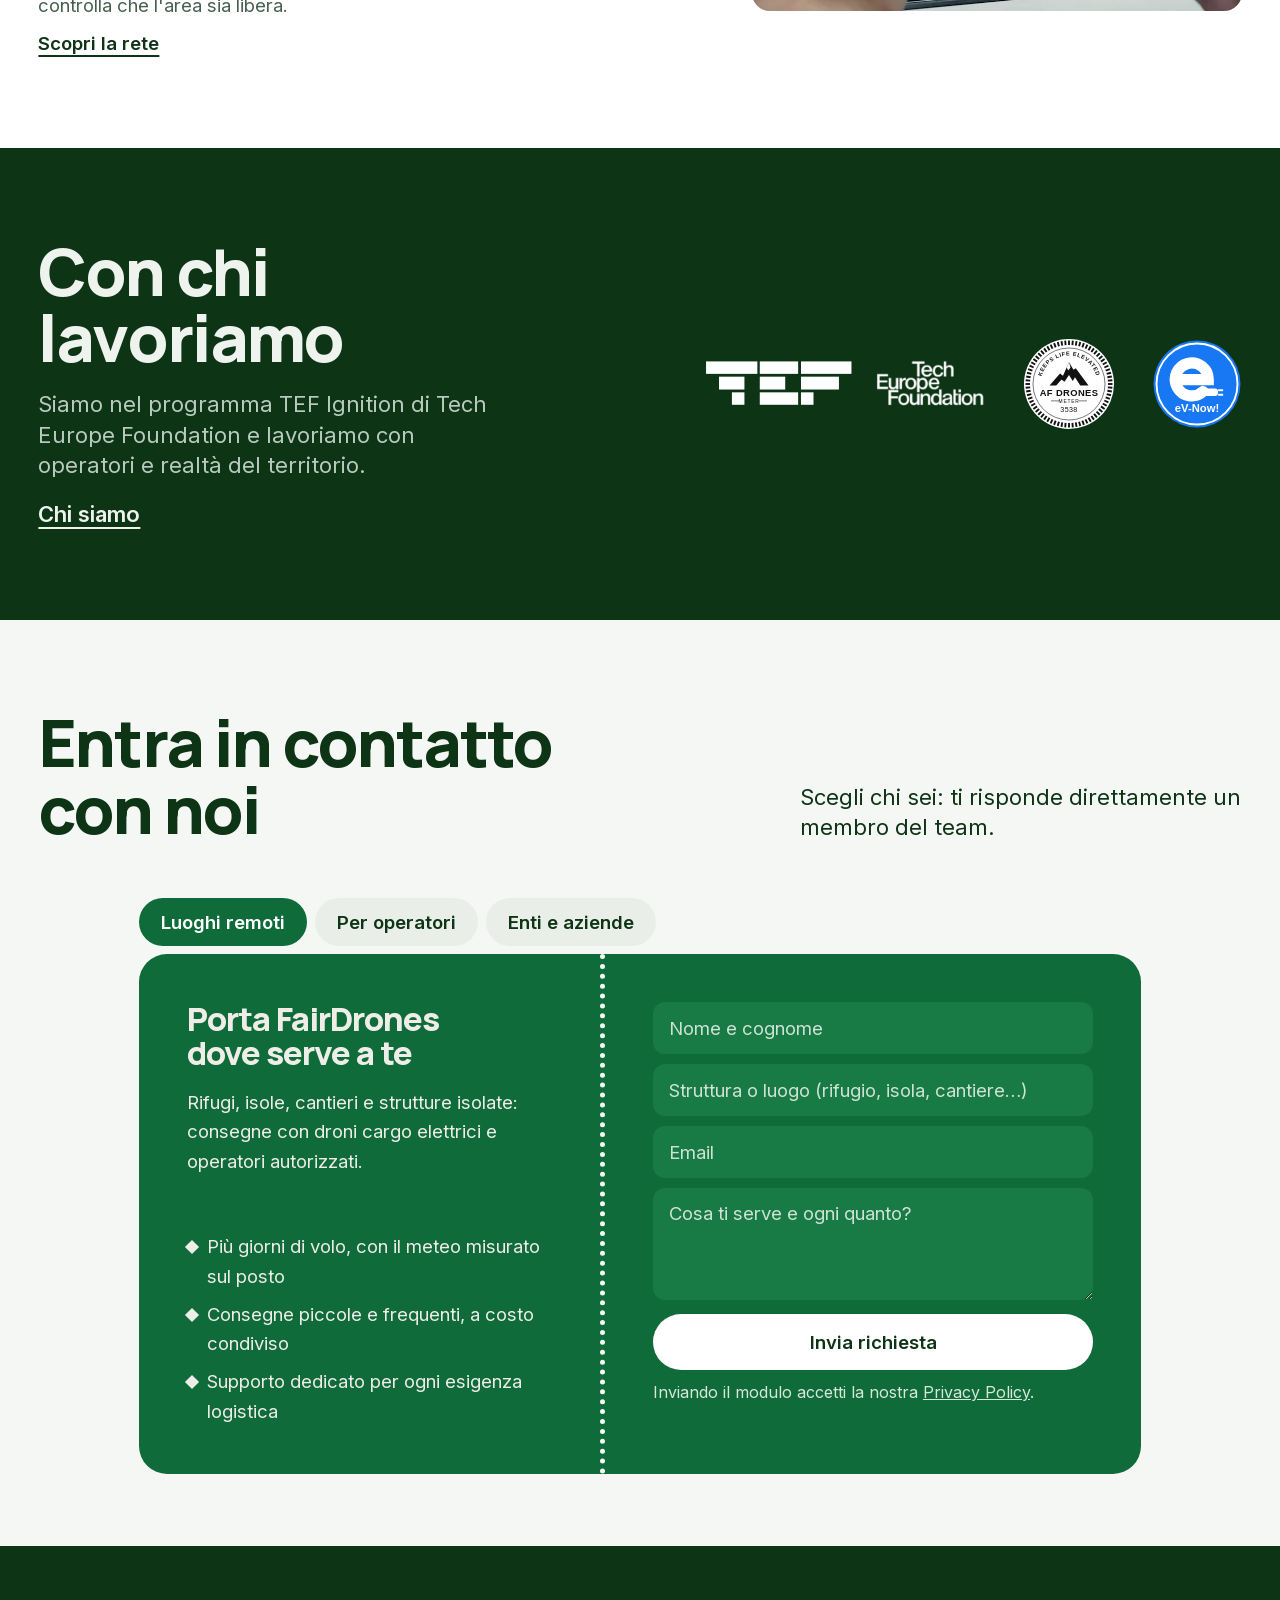
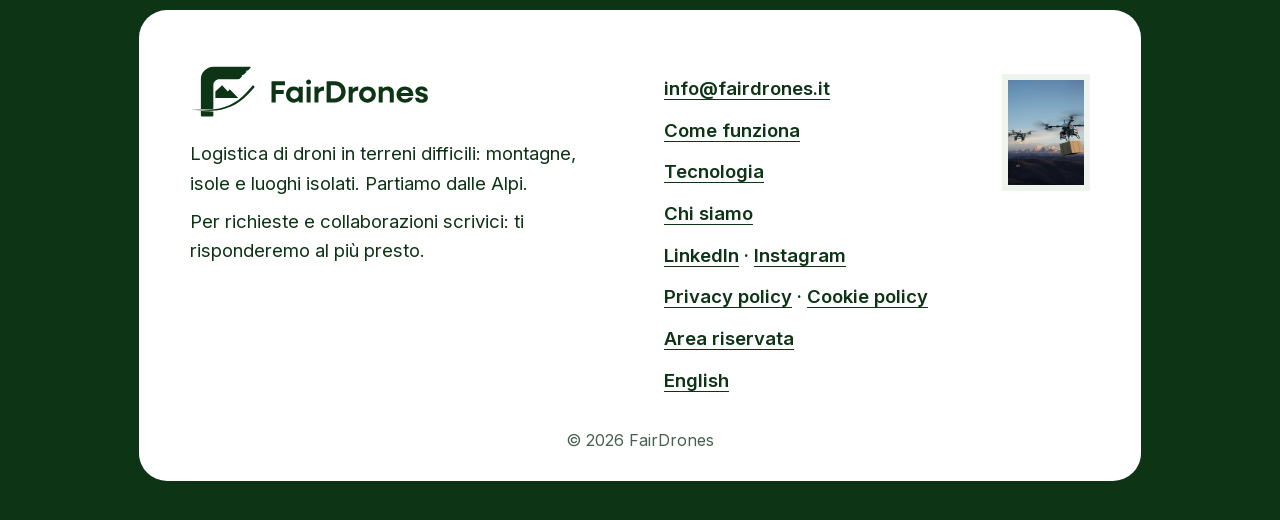
==== commit feed5dae: "Homepage allineata al Workshop 3 TEF: abilitatore tecnologico, punti di forza, roadmap - Apertura: a" ====
--- a/fairdrones-redesign/index.html
+++ b/fairdrones-redesign/index.html
@@ -4,7 +4,7 @@
 <meta charset="UTF-8">
 <meta name="viewport" content="width=device-width, initial-scale=1">
 <title>FairDrones · Logistica di droni in terreni difficili</title>
-<meta name="description" content="FairDrones porta la logistica con droni cargo dove le strade non arrivano: montagne, isole, cantieri e strutture isolate. Una rete che raccoglie le richieste, le unisce in un volo e divide il costo in modo equo.">
+<meta name="description" content="FairDrones è l'abilitatore tecnologico per il trasporto con droni in montagna e negli scenari difficili: multi-operatore, indipendente dalla marca del drone. Partiamo dai rifugi alpini.">
 <link rel="canonical" href="https://fairdrones.it/">
 <link rel="alternate" hreflang="it" href="https://fairdrones.it/">
 <link rel="alternate" hreflang="en" href="https://fairdrones.it/en/">
@@ -12,7 +12,7 @@
 <meta property="og:type" content="website">
 <meta property="og:site_name" content="FairDrones">
 <meta property="og:title" content="FairDrones · Logistica di droni in terreni difficili">
-<meta property="og:description" content="Logistica con droni cargo dove le strade non arrivano: una rete che unisce le richieste in un volo e divide il costo in modo equo. Partiamo dalle Alpi.">
+<meta property="og:description" content="L'abilitatore tecnologico per il trasporto con droni in montagna e negli scenari difficili: multi-operatore e indipendente dalla marca del drone.">
 <meta property="og:url" content="https://fairdrones.it/">
 <meta property="og:image" content="https://fairdrones.it/assets/img/flycart-1200.jpg">
 <meta property="og:image:width" content="1200">
@@ -21,7 +21,7 @@
 <meta property="og:locale:alternate" content="en_GB">
 <meta name="twitter:card" content="summary_large_image">
 <meta name="twitter:title" content="FairDrones · Logistica di droni in terreni difficili">
-<meta name="twitter:description" content="Logistica con droni cargo dove le strade non arrivano: una rete che unisce le richieste in un volo e divide il costo in modo equo. Partiamo dalle Alpi.">
+<meta name="twitter:description" content="L'abilitatore tecnologico per il trasporto con droni in montagna e negli scenari difficili: multi-operatore e indipendente dalla marca del drone.">
 <meta name="twitter:image" content="https://fairdrones.it/assets/img/flycart-1200.jpg">
 <link rel="icon" href="assets/img/favicon.svg" type="image/svg+xml">
 <link rel="icon" href="assets/img/favicon-32.png" sizes="32x32" type="image/png">
@@ -68,15 +68,15 @@
 
     <article class="card waybill">
       <h1 id="hero-title" class="display" data-rise>Logistica di droni in terreni difficili</h1>
-      <p class="card-lead" data-rise>Una rete che raccoglie gli ordini, li unisce in un solo volo e porta i droni cargo dove le strade non arrivano: montagne, isole, cantieri e strutture isolate. Partiamo dalle Alpi.</p>
+      <p class="card-lead" data-rise>Siamo l'abilitatore tecnologico per il trasporto con droni in montagna e negli scenari difficili: multi-operatore e indipendente dalla marca del drone. Partiamo dai rifugi alpini.</p>
       <p class="card-actions" data-rise>
         <a href="#contatti" class="btn btn-accent">Collabora con noi</a>
-        <a href="#come-funziona" class="textlink">Come funziona</a>
+        <a href="come-funziona.html" class="textlink">Come funziona</a>
       </p>
 
       <dl class="waybill-fields" data-rise>
         <div><dt>Per chi</dt><dd>Luoghi remoti · Operatori · Territori</dd></div>
-        <div><dt>Primo terreno</dt><dd>Le Alpi</dd></div>
+        <div><dt>Primo mercato</dt><dd>I rifugi alpini</dd></div>
         <div><dt>Droni</dt><dd>Di ogni marca</dd></div>
       </dl>
 
@@ -102,23 +102,48 @@
     </div>
   </section>
 
-  <!-- COME FUNZIONA, IN BREVE -->
-  <section class="steps" id="come-funziona" aria-labelledby="steps-title">
-    <div class="grid">
-      <figure class="ph steps-photo" data-rise><img src="assets/img/tab-efficienza.jpg" width="1400" height="788" alt="Drone pronto al decollo su una piazzola in un prato di montagna" loading="lazy"></figure>
-      <div class="steps-body">
-        <h2 id="steps-title" class="display head" data-rise>Come funziona, in tre passi</h2>
-        <p class="steps-lead" data-rise>La stessa rete per qualsiasi luogo difficile da raggiungere.</p>
-        <ol class="steps-list" data-rise>
-          <li><h3>Raccogliamo le richieste</h3><p>Clienti diversi ordinano dalla stessa app: peso, giorno, urgenza.</p></li>
-          <li><h3>Le uniamo in un volo</h3><p>Le richieste vicine diventano una missione sola e il costo si divide in modo equo tra chi la usa. È il "Fair" di FairDrones.</p></li>
-          <li><h3>Un operatore consegna</h3><p>Il software controlla meteo e piazzola; un operatore autorizzato vola, con droni di ogni marca.</p></li>
-        </ol>
-        <p data-rise><a href="come-funziona.html" class="textlink">Scopri il metodo e il software</a></p>
-      </div>
-    </div>
-  </section>
-
+  <!-- PUNTI DI FORZA: il listino -->
+  <section class="strengths" id="punti-di-forza" aria-labelledby="forza-title">
+    <div class="grid">
+      <div class="menu-sheet" data-rise>
+        <h2 id="forza-title" class="display menu-title">Punti di forza</h2>
+        <div class="menu-group">
+          <h3>Multi-operatore</h3>
+          <p class="menu-row"><span class="menu-name">Una rete aperta a più operatori</span><span class="menu-dots" aria-hidden="true"></span><span class="menu-val">aperta</span></p>
+          <p class="menu-desc">Lavoriamo con operatori autorizzati: la rete non dipende da un'unica flotta.</p>
+        </div>
+        <div class="menu-group">
+          <h3>Ogni marca</h3>
+          <p class="menu-row"><span class="menu-name">Hardware e software indipendenti dal drone</span><span class="menu-dots" aria-hidden="true"></span><span class="menu-val">ogni drone</span></p>
+          <p class="menu-desc">Stazioni, software e dati funzionano con i droni che gli operatori già usano.</p>
+        </div>
+        <div class="menu-group">
+          <h3>Dati del territorio</h3>
+          <p class="menu-row"><span class="menu-name">Il meteo misurato dove si vola</span><span class="menu-dots" aria-hidden="true"></span><span class="menu-val">sul posto</span></p>
+          <p class="menu-desc">Le stazioni di valle danno lo stesso dato a ogni operatore: più giorni di volo, con margini chiari.</p>
+        </div>
+        <div class="menu-group">
+          <h3>Missioni condivise</h3>
+          <p class="menu-row"><span class="menu-name">Più richieste in un solo volo</span><span class="menu-dots" aria-hidden="true"></span><span class="menu-val">costo equo</span></p>
+          <p class="menu-desc">Il costo si divide tra chi usa il volo: è il "Fair" di FairDrones.</p>
+        </div>
+        <div class="menu-group">
+          <h3>Accanto all'elicottero</h3>
+          <table class="versus">
+            <thead><tr><th scope="col"></th><th scope="col">Elicottero</th><th scope="col">Drone cargo</th></tr></thead>
+            <tbody>
+              <tr><th scope="row">Carichi</th><td>Grandi, poche volte</td><td>Piccoli, quando servono</td></tr>
+              <tr><th scope="row">Energia</th><td>Carburante</td><td>Elettrico</td></tr>
+              <tr><th scope="row">Equipaggio</th><td>A bordo</td><td>Pilota a terra</td></tr>
+              <tr><th scope="row">Rumore</th><td>Forte</td><td>Più silenzioso</td></tr>
+            </tbody>
+          </table>
+          <p class="menu-desc">Non sostituisce l'elicottero, che resta indispensabile per carichi pesanti e soccorso.</p>
+        </div>
+      </div>
+      <figure class="ph strengths-photo" data-rise><img src="assets/img/hero.jpg" width="2000" height="1333" alt="Drone in volo davanti a una catena di montagne" loading="lazy"></figure>
+    </div>
+  </section>
   <!-- ECOSISTEMA: chi partecipa e cosa ottiene -->
   <section class="eco" id="ecosistema" aria-labelledby="eco-title">
     <div class="grid eco-top">
@@ -149,13 +174,14 @@
     <div class="grid">
       <div class="scale-copy">
         <h2 id="scale-title" class="display head" data-rise>Partiamo dalla montagna, il terreno più difficile</h2>
-        <p class="scale-text" data-rise>Quota, vento e carichi appesi mettono alla prova ogni parte del sistema. Quello che funziona qui si porta ovunque la logistica tradizionale si ferma.</p>
+        <p class="scale-text" data-rise>La rete costruita nei rifugi diventa la base per ogni scenario difficile. Quota, vento e carichi appesi mettono alla prova ogni parte del sistema: quello che funziona qui si porta ovunque.</p>
       </div>
       <div class="slip roadmap" data-rise>
         <ol>
-          <li><p class="roadmap-when">Oggi</p><p>Prove sul campo nelle Alpi, software in demo, Fairbox in progetto.</p></li>
-          <li><p class="roadmap-when">Poi</p><p>Una rete di rifugi e operatori partner, valle dopo valle.</p></li>
-          <li><p class="roadmap-when">Domani</p><p>Nuovi territori con operatori partner: isole, cantieri, aree interne.</p></li>
+          <li><p class="roadmap-when">Fase 0</p><p>Con gli operatori: test di hardware e software sul campo, sulle loro tratte autorizzate.</p></li>
+          <li><p class="roadmap-when">Fase 1</p><p>Infrastruttura in tanti rifugi: stazioni installate e una rete di operatori.</p></li>
+          <li><p class="roadmap-when">Fase 2</p><p>Più scenari in montagna e operazioni sempre più automatiche.</p></li>
+          <li><p class="roadmap-when">Visione</p><p>Tutti gli scenari difficili: l'infrastruttura di riferimento per il trasporto con droni.</p></li>
         </ol>
       </div>
     </div>
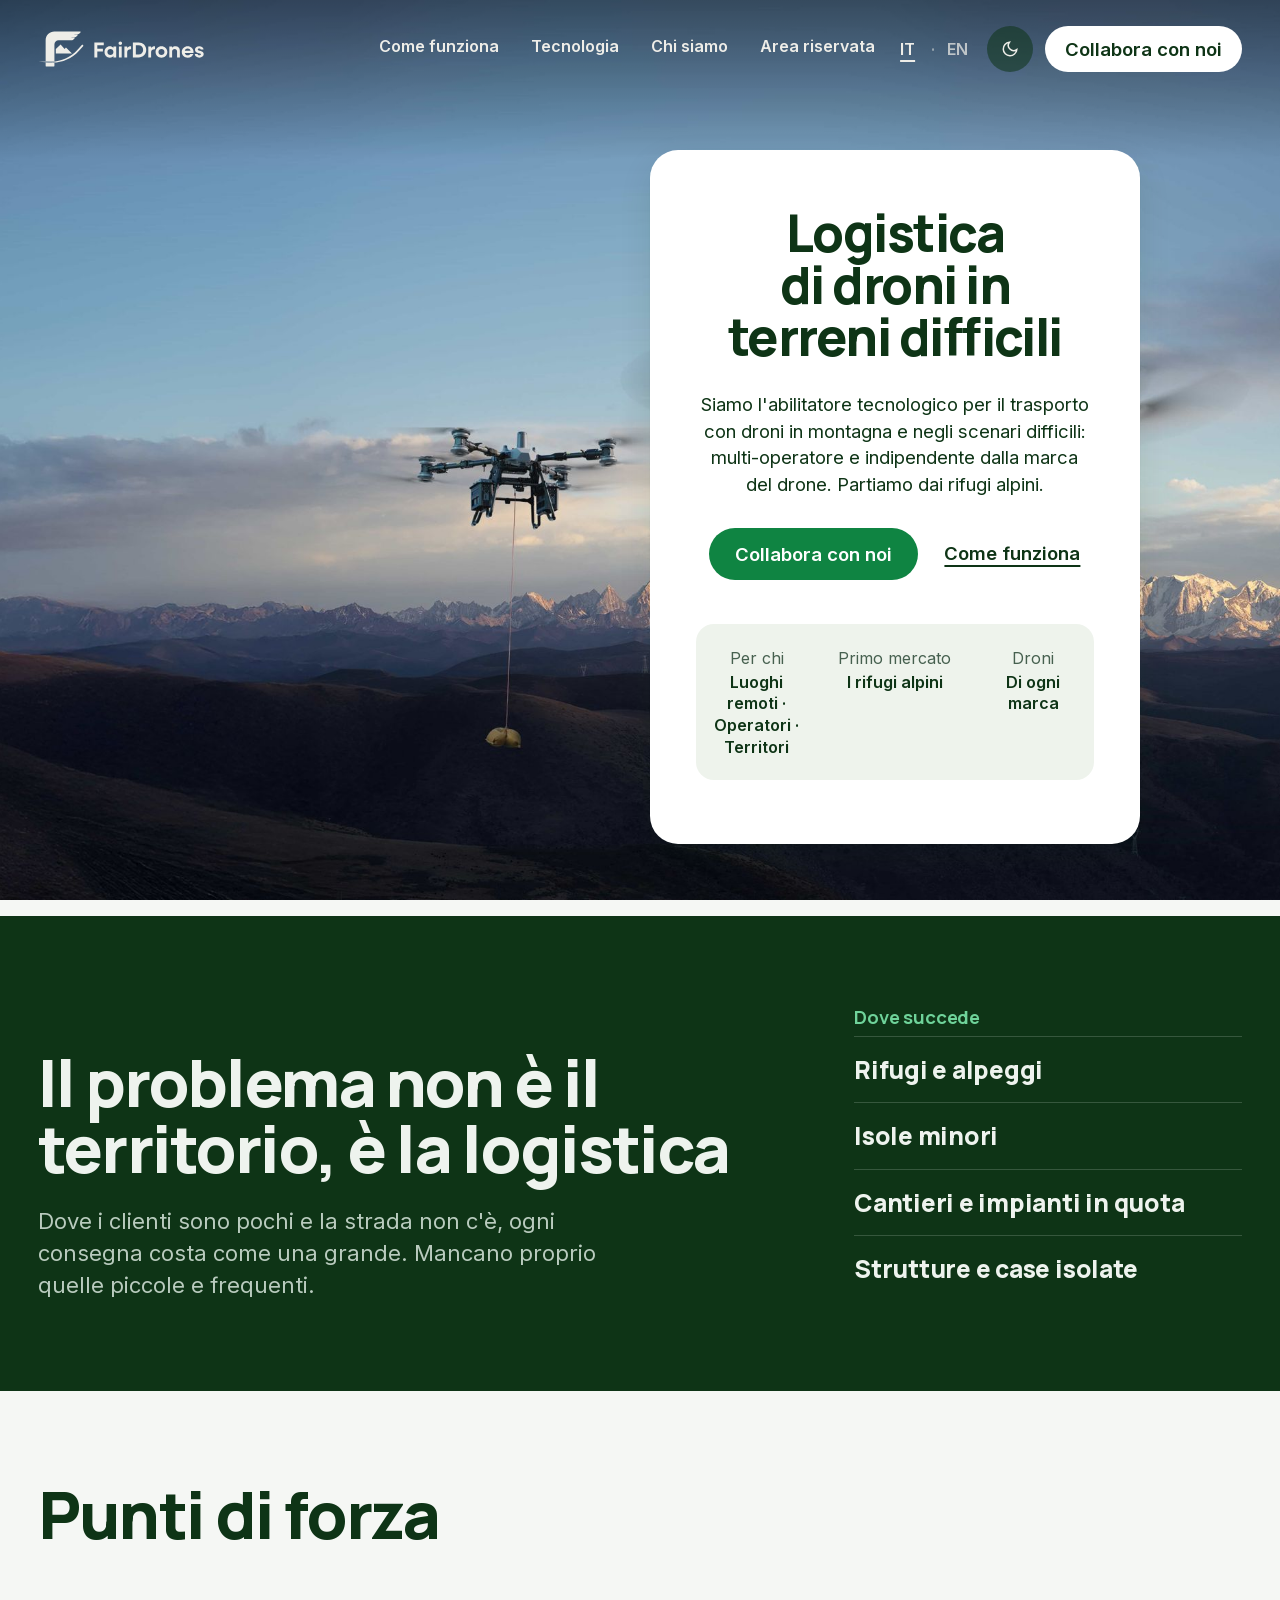
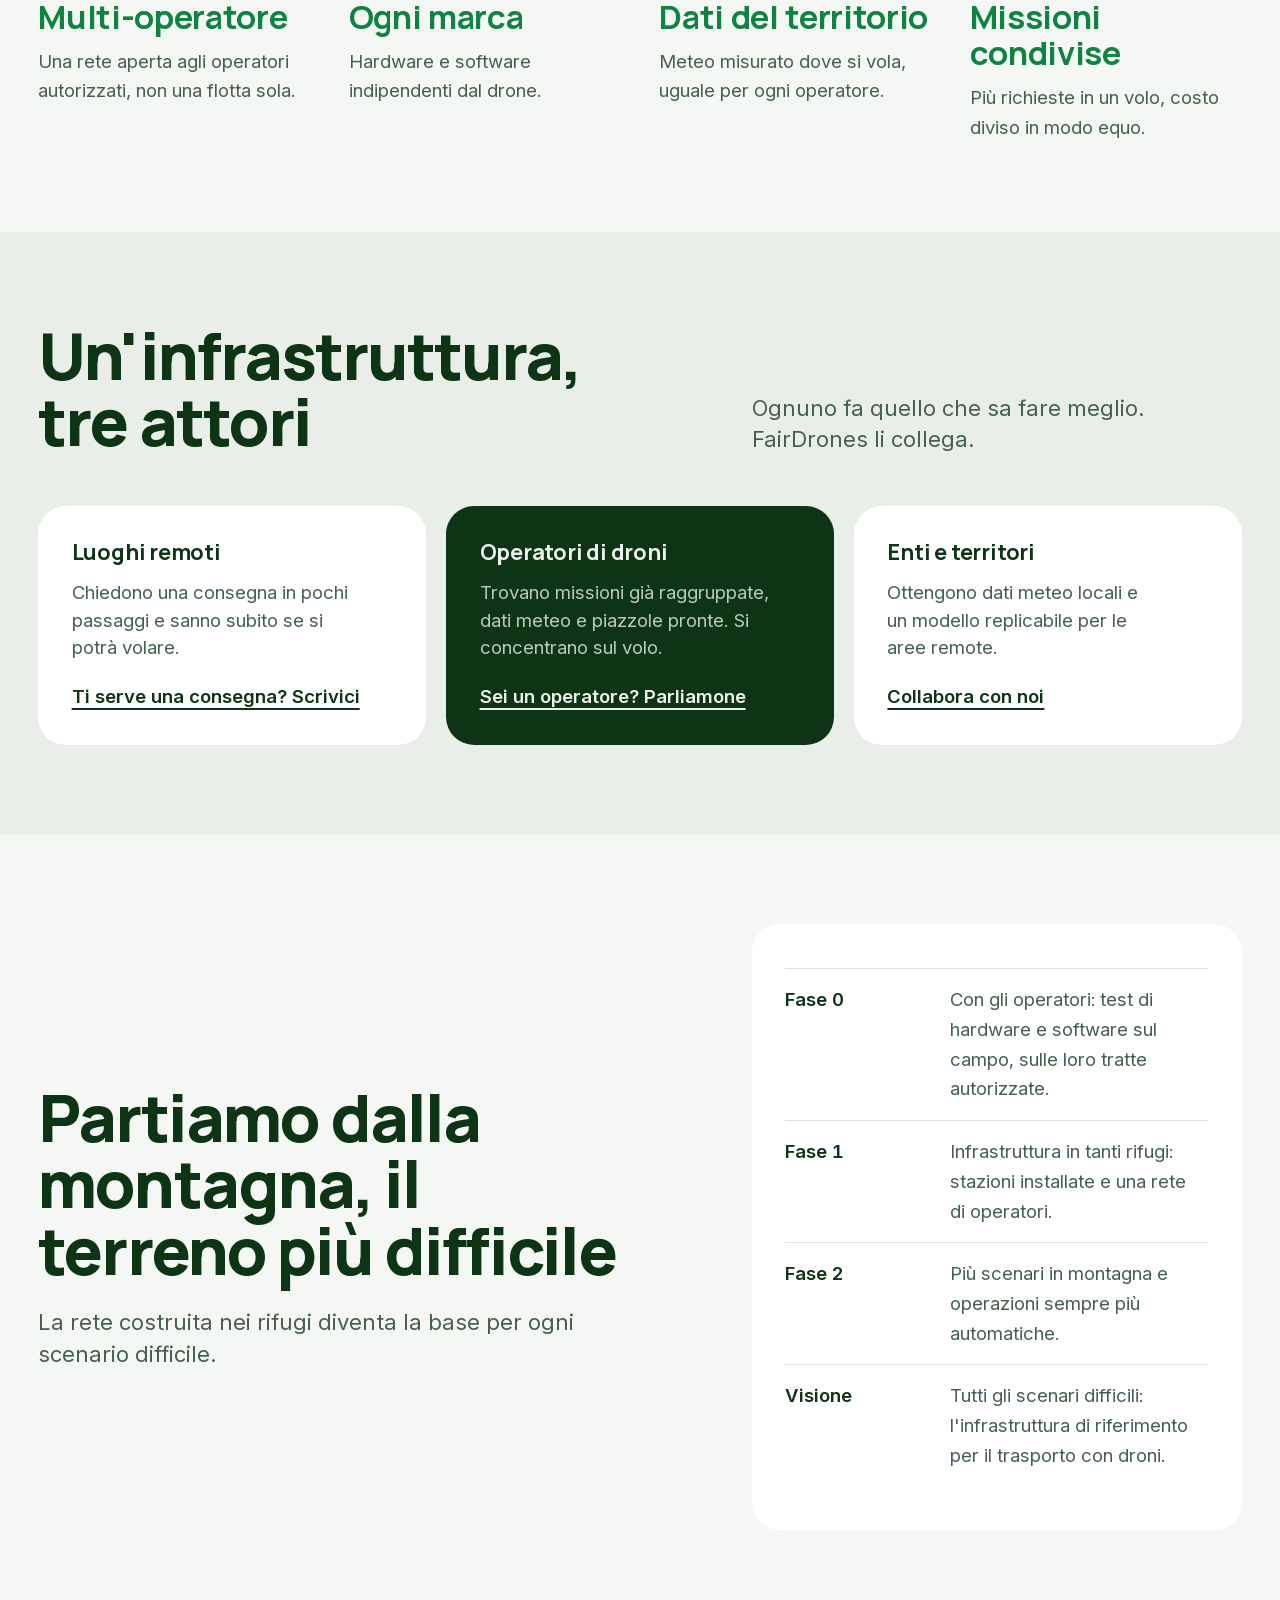
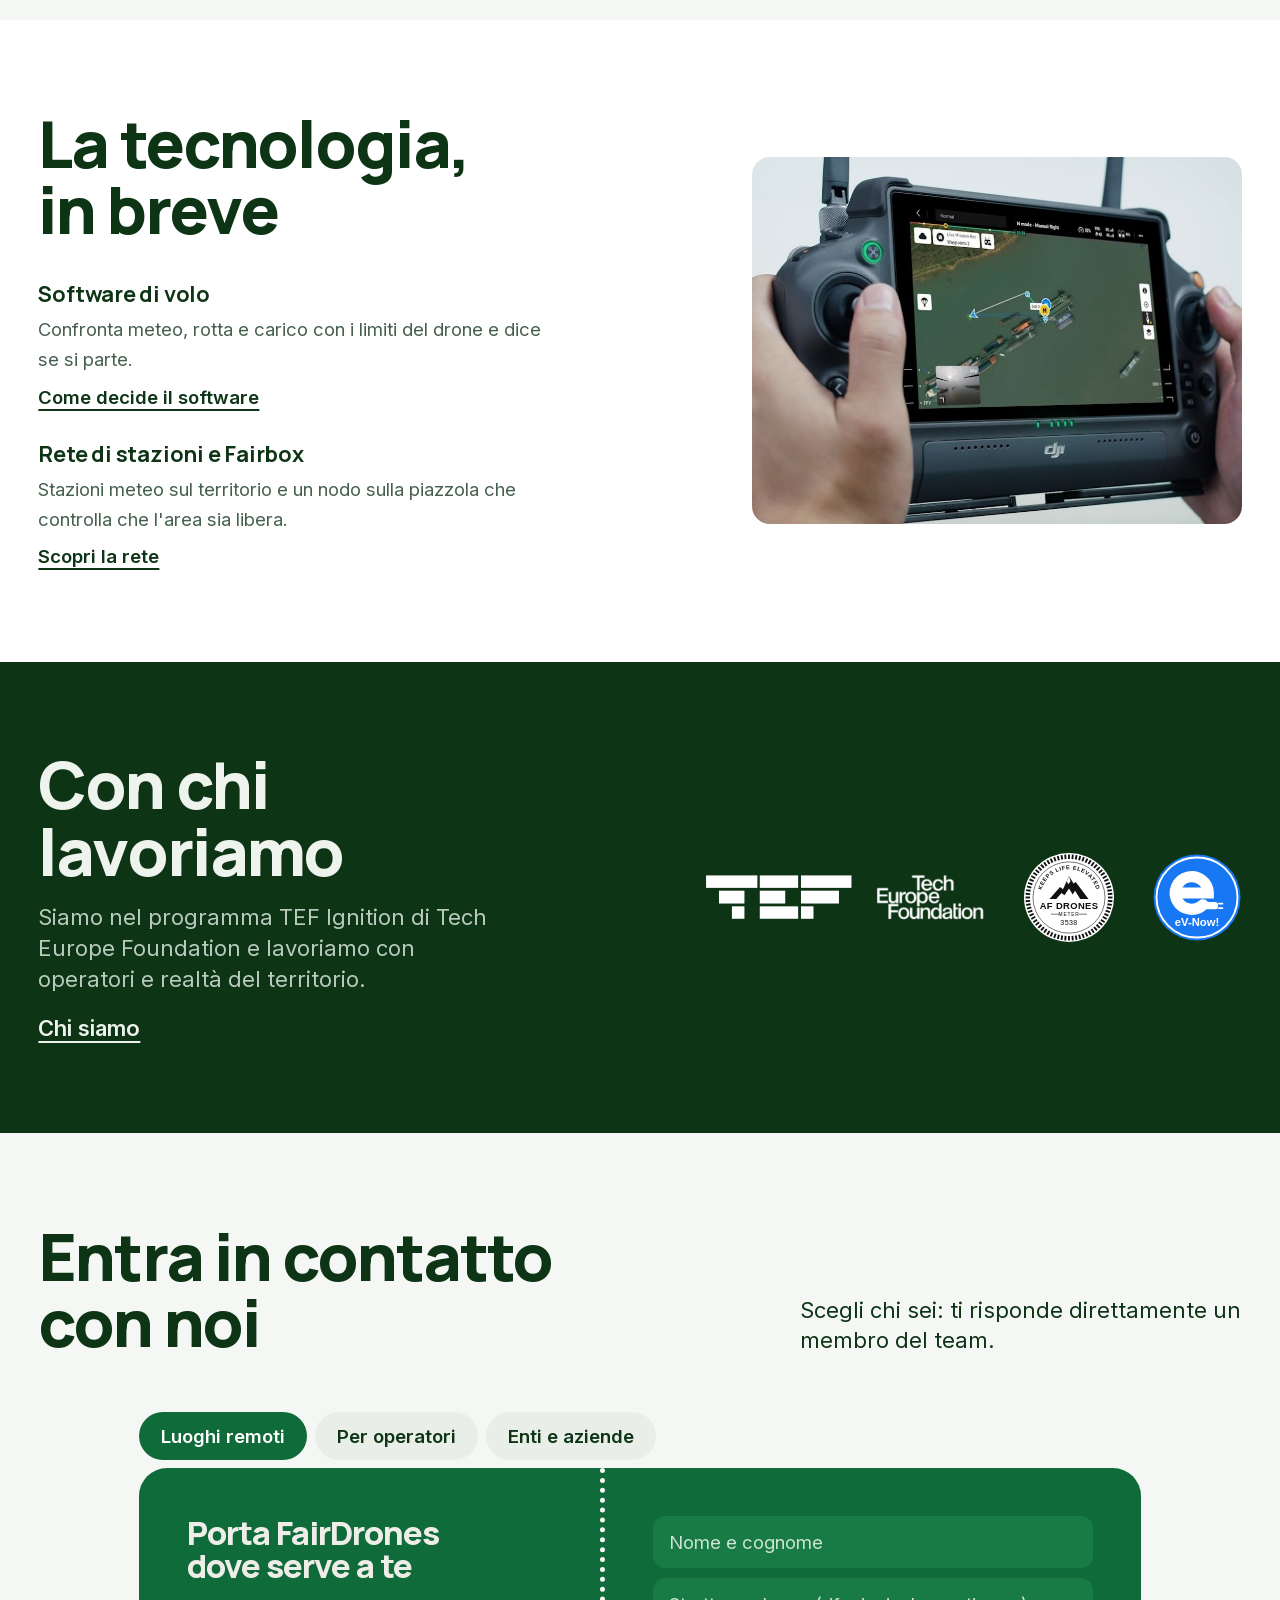
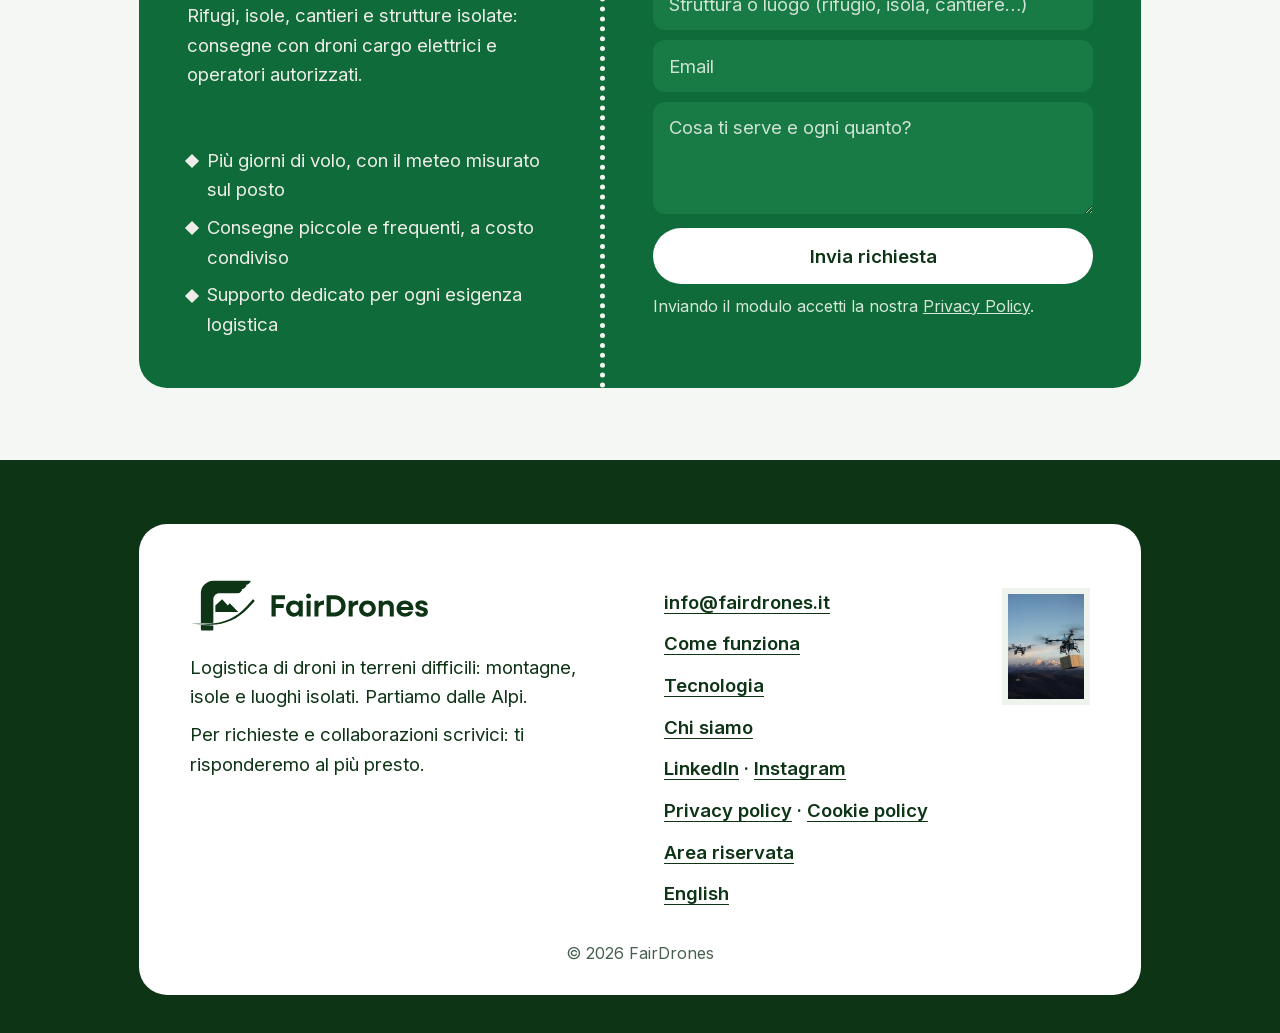
==== commit 1e43bb4d: "Homepage come panoramica: testi in una riga, punti di forza in breve - Problema, per chi e roadmap r" ====
--- a/fairdrones-redesign/index.html
+++ b/fairdrones-redesign/index.html
@@ -88,7 +88,7 @@
     <div class="grid">
       <div class="problem-copy">
         <h2 id="problem-title" class="display head" data-rise>Il problema non è il territorio, è la logistica</h2>
-        <p class="problem-text" data-rise>Dove ci sono pochi clienti e nessuna strada, ogni consegna costa come una grande: l'elicottero si paga a tempo minimo anche per pochi chili. Così si fanno scorte enormi e mancano proprio le consegne piccole e frequenti.</p>
+        <p class="problem-text" data-rise>Dove i clienti sono pochi e la strada non c'è, ogni consegna costa come una grande. Mancano proprio quelle piccole e frequenti.</p>
       </div>
       <div class="problem-places" data-rise>
         <h3>Dove succede</h3>
@@ -102,48 +102,19 @@
     </div>
   </section>
 
-  <!-- PUNTI DI FORZA: il listino -->
-  <section class="strengths" id="punti-di-forza" aria-labelledby="forza-title">
-    <div class="grid">
-      <div class="menu-sheet" data-rise>
-        <h2 id="forza-title" class="display menu-title">Punti di forza</h2>
-        <div class="menu-group">
-          <h3>Multi-operatore</h3>
-          <p class="menu-row"><span class="menu-name">Una rete aperta a più operatori</span><span class="menu-dots" aria-hidden="true"></span><span class="menu-val">aperta</span></p>
-          <p class="menu-desc">Lavoriamo con operatori autorizzati: la rete non dipende da un'unica flotta.</p>
-        </div>
-        <div class="menu-group">
-          <h3>Ogni marca</h3>
-          <p class="menu-row"><span class="menu-name">Hardware e software indipendenti dal drone</span><span class="menu-dots" aria-hidden="true"></span><span class="menu-val">ogni drone</span></p>
-          <p class="menu-desc">Stazioni, software e dati funzionano con i droni che gli operatori già usano.</p>
-        </div>
-        <div class="menu-group">
-          <h3>Dati del territorio</h3>
-          <p class="menu-row"><span class="menu-name">Il meteo misurato dove si vola</span><span class="menu-dots" aria-hidden="true"></span><span class="menu-val">sul posto</span></p>
-          <p class="menu-desc">Le stazioni di valle danno lo stesso dato a ogni operatore: più giorni di volo, con margini chiari.</p>
-        </div>
-        <div class="menu-group">
-          <h3>Missioni condivise</h3>
-          <p class="menu-row"><span class="menu-name">Più richieste in un solo volo</span><span class="menu-dots" aria-hidden="true"></span><span class="menu-val">costo equo</span></p>
-          <p class="menu-desc">Il costo si divide tra chi usa il volo: è il "Fair" di FairDrones.</p>
-        </div>
-        <div class="menu-group">
-          <h3>Accanto all'elicottero</h3>
-          <table class="versus">
-            <thead><tr><th scope="col"></th><th scope="col">Elicottero</th><th scope="col">Drone cargo</th></tr></thead>
-            <tbody>
-              <tr><th scope="row">Carichi</th><td>Grandi, poche volte</td><td>Piccoli, quando servono</td></tr>
-              <tr><th scope="row">Energia</th><td>Carburante</td><td>Elettrico</td></tr>
-              <tr><th scope="row">Equipaggio</th><td>A bordo</td><td>Pilota a terra</td></tr>
-              <tr><th scope="row">Rumore</th><td>Forte</td><td>Più silenzioso</td></tr>
-            </tbody>
-          </table>
-          <p class="menu-desc">Non sostituisce l'elicottero, che resta indispensabile per carichi pesanti e soccorso.</p>
-        </div>
-      </div>
-      <figure class="ph strengths-photo" data-rise><img src="assets/img/hero.jpg" width="2000" height="1333" alt="Drone in volo davanti a una catena di montagne" loading="lazy"></figure>
-    </div>
-  </section>
+  <!-- PUNTI DI FORZA -->
+  <section class="pillars" id="punti-di-forza" aria-labelledby="pillars-title">
+    <div class="grid">
+      <h2 id="pillars-title" class="display head pillars-title" data-rise>Punti di forza</h2>
+    </div>
+    <ul class="pillars-grid" data-rise>
+        <li class="pillar"><h3>Multi-operatore</h3><p>Una rete aperta agli operatori autorizzati, non una flotta sola.</p></li>
+        <li class="pillar"><h3>Ogni marca</h3><p>Hardware e software indipendenti dal drone.</p></li>
+        <li class="pillar"><h3>Dati del territorio</h3><p>Meteo misurato dove si vola, uguale per ogni operatore.</p></li>
+        <li class="pillar"><h3>Missioni condivise</h3><p>Più richieste in un volo, costo diviso in modo equo.</p></li>
+    </ul>
+  </section>
+
   <!-- ECOSISTEMA: chi partecipa e cosa ottiene -->
   <section class="eco" id="ecosistema" aria-labelledby="eco-title">
     <div class="grid eco-top">
@@ -153,17 +124,17 @@
     <ul class="eco-grid">
       <li class="eco-card" data-rise>
         <h3>Luoghi remoti</h3>
-        <p>Rifugi, isole, cantieri e strutture isolate chiedono una consegna in pochi passaggi e sanno subito se si potrà volare. Piccola e frequente, accanto ai mezzi di oggi.</p>
+        <p>Chiedono una consegna in pochi passaggi e sanno subito se si potrà volare.</p>
         <a href="#contatti-rifugi" class="textlink">Ti serve una consegna? Scrivici</a>
       </li>
       <li class="eco-card eco-card-key" data-rise>
         <h3>Operatori di droni</h3>
-        <p>Trovano richieste già raggruppate in missioni, finestre di volo calcolate sui dati del territorio, piazzole attrezzate e supporto tecnico e normativo. Si concentrano sul volo.</p>
+        <p>Trovano missioni già raggruppate, dati meteo e piazzole pronte. Si concentrano sul volo.</p>
         <a href="#contatti-operatori" class="textlink">Sei un operatore? Parliamone</a>
       </li>
       <li class="eco-card" data-rise>
         <h3>Enti e territori</h3>
-        <p>Comuni, comunità montane e isolane, parchi e centri di competenza ottengono dati meteo locali e un modello replicabile per servire le aree remote.</p>
+        <p>Ottengono dati meteo locali e un modello replicabile per le aree remote.</p>
         <a href="#contatti-enti" class="textlink">Collabora con noi</a>
       </li>
     </ul>
@@ -174,7 +145,7 @@
     <div class="grid">
       <div class="scale-copy">
         <h2 id="scale-title" class="display head" data-rise>Partiamo dalla montagna, il terreno più difficile</h2>
-        <p class="scale-text" data-rise>La rete costruita nei rifugi diventa la base per ogni scenario difficile. Quota, vento e carichi appesi mettono alla prova ogni parte del sistema: quello che funziona qui si porta ovunque.</p>
+        <p class="scale-text" data-rise>La rete costruita nei rifugi diventa la base per ogni scenario difficile.</p>
       </div>
       <div class="slip roadmap" data-rise>
         <ol>
--- a/fairdrones-redesign/assets/style.css
+++ b/fairdrones-redesign/assets/style.css
@@ -2721,3 +2721,33 @@
 @media (max-width: 1100px) {
   .problem-copy, .problem-places, .scale-copy { grid-column: 1 / -1; }
 }
+
+/* --------------------------------------------------------------------------
+   34. HOMEPAGE: punti di forza in breve
+   -------------------------------------------------------------------------- */
+.pillars { padding-block: var(--section); }
+.pillars-title { grid-column: 1 / -1; }
+.pillars-grid {
+  margin-top: clamp(32px, 4vw, 56px);
+  padding-inline: var(--m);
+  display: grid;
+  grid-template-columns: repeat(4, minmax(0, 1fr));
+  gap: clamp(24px, 3vw, 48px);
+}
+.pillar h3 {
+  font-size: var(--step-sub);
+  line-height: 1.1;
+  margin-bottom: 12px;
+  color: var(--accent);
+}
+.pillar p {
+  max-width: 26ch;
+  font-size: var(--step-body);
+  color: var(--on-ground-soft);
+}
+@media (max-width: 1100px) {
+  .pillars-grid { grid-template-columns: repeat(2, minmax(0, 1fr)); }
+}
+@media (max-width: 560px) {
+  .pillars-grid { grid-template-columns: minmax(0, 1fr); }
+}
